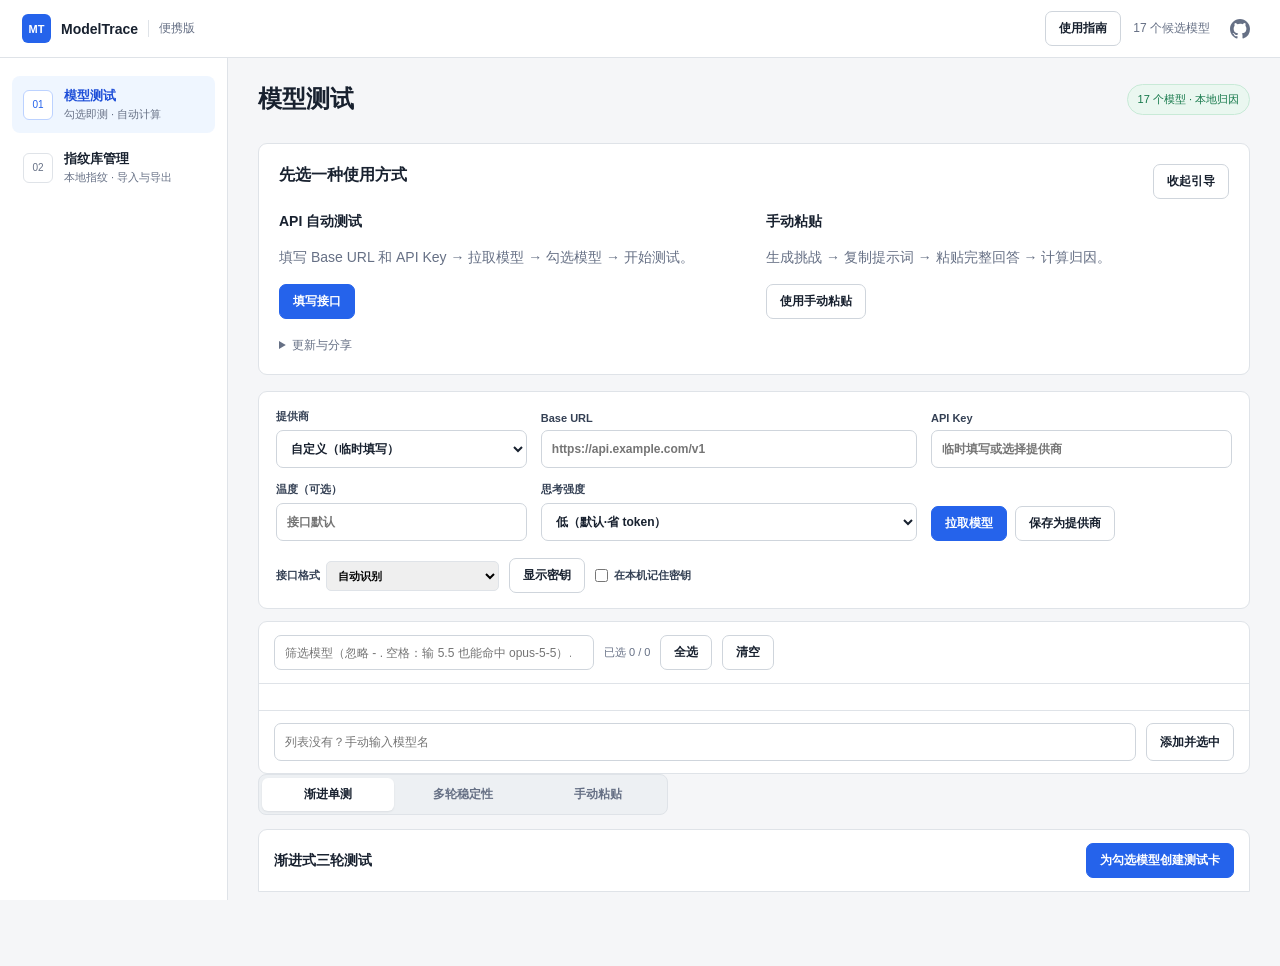
==== ModelTrace.html @ 699fe18d "feat: publish standalone ModelTrace Portable" ====
<!doctype html>
<html lang="zh-CN">
<head>
<!--
MIT License

Copyright (c) 2026 xqy2006

Permission is hereby granted, free of charge, to any person obtaining a copy
of this software and associated documentation files (the "Software"), to deal
in the Software without restriction, including without limitation the rights
to use, copy, modify, merge, publish, distribute, sublicense, and/or sell
copies of the Software, and to permit persons to whom the Software is
furnished to do so, subject to the following conditions:

The above copyright notice and this permission notice shall be included in all
copies or substantial portions of the Software.

THE SOFTWARE IS PROVIDED "AS IS", WITHOUT WARRANTY OF ANY KIND, EXPRESS OR
IMPLIED, INCLUDING BUT NOT LIMITED TO THE WARRANTIES OF MERCHANTABILITY,
FITNESS FOR A PARTICULAR PURPOSE AND NONINFRINGEMENT. IN NO EVENT SHALL THE
AUTHORS OR COPYRIGHT HOLDERS BE LIABLE FOR ANY CLAIM, DAMAGES OR OTHER
LIABILITY, WHETHER IN AN ACTION OF CONTRACT, TORT OR OTHERWISE, ARISING FROM,
OUT OF OR IN CONNECTION WITH THE SOFTWARE OR THE USE OR OTHER DEALINGS IN THE
SOFTWARE.

-->
  <meta charset="utf-8">
  <meta name="viewport" content="width=device-width, initial-scale=1">
  <title>ModelTrace · 便携分享版</title>
<link rel="icon" href="data:,">
<style>:root {
  --bg: #f5f6f8;
  --surface: #ffffff;
  --surface-soft: #f8fafc;
  --text: #18212f;
  --muted: #667085;
  --line: #dfe3e8;
  --line-strong: #cfd5dc;
  --primary: #2563eb;
  --primary-dark: #1d4ed8;
  --primary-soft: #eff6ff;
  --success: #16794b;
  --success-soft: #eaf7f0;
  --warning: #946200;
  --warning-soft: #fff6dc;
  --danger: #b42318;
  --danger-soft: #fff0ee;
  --sidebar: 228px;
}

* { box-sizing: border-box; }
html { background: var(--bg); }
body { margin: 0; color: var(--text); background: var(--bg); font-family: "Segoe UI", "PingFang SC", "Microsoft YaHei", sans-serif; font-size: 14px; }
button, input, textarea, select { font: inherit; }
button { cursor: pointer; }
button:disabled { cursor: wait; opacity: .6; }

.topbar { position: sticky; top: 0; z-index: 20; height: 58px; display: flex; align-items: center; justify-content: space-between; padding: 0 22px; background: var(--surface); border-bottom: 1px solid var(--line); }
.product-name, .topbar-status { display: flex; align-items: center; gap: 10px; }
.product-mark { display: grid; place-items: center; width: 29px; height: 29px; border-radius: 6px; color: white; background: var(--primary); font-size: 11px; font-weight: 800; }
.version { color: var(--muted); font-size: 12px; padding-left: 10px; border-left: 1px solid var(--line); }
.topbar-status { color: var(--muted); font-size: 12px; }
.bank-picker { display: flex; flex-direction: row; align-items: center; gap: 7px; color: var(--muted); font-size: 11px; font-weight: 400; }
.bank-picker select { height: 30px; max-width: 220px; padding: 0 28px 0 9px; color: var(--text); border: 1px solid var(--line-strong); border-radius: 6px; background: white; outline: none; }
.status-dot { width: 7px; height: 7px; border-radius: 50%; background: #22a06b; }
.divider { width: 1px; height: 14px; background: var(--line); }

.layout { min-height: calc(100vh - 58px); display: grid; grid-template-columns: var(--sidebar) 1fr; }
.sidebar { position: sticky; top: 58px; height: calc(100vh - 58px); display: flex; flex-direction: column; padding: 18px 12px; background: var(--surface); border-right: 1px solid var(--line); }
.sidebar nav { display: grid; gap: 6px; }
.nav-button { display: flex; align-items: center; gap: 11px; width: 100%; padding: 11px; color: var(--text); text-align: left; border: 0; border-radius: 8px; background: transparent; }
.nav-button:hover { background: var(--surface-soft); }
.nav-button.active { color: var(--primary-dark); background: var(--primary-soft); }
.nav-icon { display: grid; place-items: center; width: 30px; height: 30px; flex: 0 0 auto; color: var(--muted); border: 1px solid var(--line); border-radius: 6px; font-size: 10px; }
.nav-button.active .nav-icon { color: var(--primary); border-color: #bcd2ff; background: white; }
.nav-button > span:last-child { display: flex; flex-direction: column; gap: 2px; }
.nav-button strong { font-size: 13px; }
.nav-button small { color: var(--muted); font-size: 11px; font-weight: 400; }
.sidebar-note { margin-top: auto; display: flex; flex-direction: column; gap: 5px; padding: 12px; color: var(--muted); border: 1px solid var(--line); border-radius: 8px; font-size: 11px; line-height: 1.35; }
.sidebar-note strong { color: var(--text); font-size: 12px; margin-bottom: 3px; }

.main-content { min-width: 0; padding: 26px 30px 60px; }
.workspace { display: none; max-width: 1240px; margin: 0 auto; }
.workspace.active { display: block; }
.page-header { display: flex; justify-content: space-between; align-items: flex-start; gap: 24px; margin-bottom: 22px; }
.page-header h1 { margin: 0 0 7px; font-size: 24px; line-height: 1.25; }
.page-header p { margin: 0; color: var(--muted); line-height: 1.55; }
.privacy-badge { color: var(--success); background: var(--success-soft); border: 1px solid #c8ead7; border-radius: 999px; padding: 7px 10px; font-size: 11px; white-space: nowrap; }
.library-actions { display: flex; align-items: flex-end; gap: 10px; }

.mode-tabs { display: inline-flex; gap: 3px; padding: 3px; margin-bottom: 14px; border: 1px solid var(--line); border-radius: 8px; background: #edf0f3; }
.mode-tab { min-width: 132px; padding: 8px 12px; color: var(--muted); border: 0; border-radius: 6px; background: transparent; font-size: 12px; font-weight: 650; }
.mode-tab.active { color: var(--text); background: white; box-shadow: 0 1px 2px rgba(16,24,40,.08); }
.mode-panel { display: none; }
.mode-panel.active { display: block; }

.panel-toolbar, .action-row, .form-footer { display: flex; justify-content: space-between; align-items: center; gap: 20px; }
.panel-toolbar { padding: 13px 15px; background: var(--surface); border: 1px solid var(--line); border-radius: 9px 9px 0 0; }
.panel-toolbar > div { display: flex; align-items: baseline; gap: 10px; }
.panel-toolbar span, .action-row > span, .form-footer > span { color: var(--muted); font-size: 11px; }
.button { min-height: 35px; padding: 8px 13px; border-radius: 7px; font-size: 12px; font-weight: 650; }
.button.primary { color: white; background: var(--primary); border: 1px solid var(--primary); }
.button.primary:hover { background: var(--primary-dark); }
.button.secondary { color: var(--text); background: white; border: 1px solid var(--line-strong); }
.button.secondary:hover { background: var(--surface-soft); }

.challenge-list { display: grid; border: 1px solid var(--line); border-top: 0; background: var(--surface); }
.challenge-item + .challenge-item { border-top: 1px solid var(--line); }
.challenge-header { display: grid; grid-template-columns: auto auto 1fr; align-items: center; gap: 10px; padding: 10px 14px; background: var(--surface-soft); border-bottom: 1px solid var(--line); }
.challenge-header > span { color: var(--muted); font-size: 11px; }
.challenge-header button { justify-self: end; color: var(--primary); border: 0; background: transparent; font-size: 11px; font-weight: 650; }
.challenge-columns { display: grid; grid-template-columns: 1fr 1fr; gap: 14px; padding: 14px; }
.challenge-columns > div { min-width: 0; }
label, .challenge-columns label { display: flex; flex-direction: column; gap: 6px; color: #344054; font-size: 11px; font-weight: 650; }
pre, textarea, input, .form-grid select { width: 100%; margin: 0; color: var(--text); background: white; border: 1px solid var(--line-strong); border-radius: 7px; outline: none; }
pre { min-height: 142px; padding: 11px; overflow: auto; white-space: pre-wrap; overflow-wrap: anywhere; font: 11px/1.6 Consolas, "Microsoft YaHei", monospace; background: #f8fafc; }
textarea { min-height: 142px; padding: 11px; resize: vertical; font: 11px/1.6 Consolas, "Microsoft YaHei", monospace; }
input { height: 38px; padding: 0 10px; font-size: 12px; }
.form-grid select { height: 38px; padding: 0 10px; font-size: 12px; }
textarea:focus, input:focus, .form-grid select:focus { border-color: #84adff; box-shadow: 0 0 0 3px rgba(37,99,235,.10); }
.action-row { justify-content: flex-end; padding: 12px 14px; background: var(--surface); border: 1px solid var(--line); border-top: 0; border-radius: 0 0 9px 9px; }

.form-panel, .inventory-panel, .result-panel, .scope-panel { background: var(--surface); border: 1px solid var(--line); border-radius: 9px; }
.compact-form { display: flex; align-items: end; gap: 10px; margin: -8px 0 16px; padding: 12px; }
.compact-form[hidden] { display: none; }
.compact-form label { flex: 1; }
.form-heading { display: flex; flex-direction: column; gap: 4px; padding: 15px 17px; border-bottom: 1px solid var(--line); }
.form-heading span { color: var(--muted); font-size: 11px; }
.form-grid { display: grid; gap: 14px; padding: 17px; }
.form-grid.two { grid-template-columns: 1fr 1fr; }
.form-grid.one-narrow { grid-template-columns: minmax(220px, .35fr) 1fr; }
.form-grid .wide textarea { min-height: 235px; }
label small { color: var(--muted); font-weight: 400; line-height: 1.45; }
label code { color: var(--primary-dark); }
.form-footer { justify-content: flex-end; padding: 12px 17px; border-top: 1px solid var(--line); }

.progress-panel { margin-top: 12px; padding: 14px 16px; border: 1px solid var(--line); border-radius: 8px; background: var(--surface); }
.progress-heading { display: flex; align-items: center; justify-content: space-between; gap: 16px; margin-bottom: 9px; }
.progress-heading strong { font-size: 12px; }
.progress-heading span { color: var(--muted); font-size: 12px; font-variant-numeric: tabular-nums; }
.progress-track { height: 6px; overflow: hidden; border-radius: 999px; background: #e3e7eb; }
.progress-track i { display: block; width: 0; height: 100%; border-radius: inherit; background: var(--primary); transition: width .2s ease; }
.progress-steps { display: grid; grid-template-columns: repeat(auto-fit, minmax(130px, 1fr)); gap: 8px; margin-top: 11px; }
.progress-step { display: flex; align-items: center; gap: 7px; padding: 7px 9px; color: var(--muted); border: 1px solid var(--line); border-radius: 6px; background: var(--surface-soft); font-size: 11px; }
.progress-step b { display: grid; place-items: center; width: 19px; height: 19px; border-radius: 50%; background: #e3e7eb; font-size: 10px; }
.progress-step.working { color: var(--primary-dark); border-color: #a9c4f5; background: #eef4ff; }
.progress-step.working b, .progress-step.done b { color: white; background: var(--primary); }
.progress-step.done { color: var(--success); border-color: #c8ead7; background: var(--success-soft); }
.progress-step.invalid { color: var(--warning); border-color: #eedca6; background: var(--warning-soft); }
.progress-step.invalid b { color: white; background: var(--warning); }
.progress-step.error { color: var(--danger); border-color: #f3c7c2; background: var(--danger-soft); }
.progress-step.error b { color: white; background: var(--danger); }
.progress-step.skipped { opacity: .55; }

.message { margin-top: 14px; padding: 11px 13px; border: 1px solid; border-radius: 7px; font-size: 12px; }
.message.error { color: var(--danger); background: var(--danger-soft); border-color: #f3c7c2; }
.message.success { color: var(--success); background: var(--success-soft); border-color: #c8ead7; }
.message.working { color: var(--warning); background: var(--warning-soft); border-color: #eedca6; }

.result-panel { margin-top: 14px; scroll-margin-top: 72px; }
.result-summary { display: grid; grid-template-columns: 1.4fr 1fr 1fr 1fr; border-bottom: 1px solid var(--line); }
.result-summary > div { display: flex; flex-direction: column; gap: 5px; padding: 15px 17px; }
.result-summary > div + div { border-left: 1px solid var(--line); }
.result-summary span { color: var(--muted); font-size: 10px; }
.result-summary strong { font-size: 18px; }
.diagnostics { display: flex; flex-wrap: wrap; gap: 7px; padding: 12px 17px; border-bottom: 1px solid var(--line); }
.diagnostic { padding: 5px 8px; border-radius: 5px; font-size: 10px; }
.diagnostic.accepted { color: var(--success); background: var(--success-soft); }
.diagnostic.rejected { color: var(--danger); background: var(--danger-soft); }
.result-note { display: flex; justify-content: space-between; gap: 16px; padding: 10px 17px; color: var(--muted); font-size: 10px; border-top: 1px solid var(--line); }
.result-guidance { padding: 12px 17px; color: var(--muted); font-size: 11px; line-height: 1.7; border-top: 1px solid var(--line); }
.result-guidance p { margin: 0; }
.result-guidance p + p { margin-top: 4px; }

.inventory-panel { margin-bottom: 18px; }
.simple-inventory { margin-bottom: 14px; }
.fingerprint-list { display: flex; flex-wrap: wrap; gap: 8px; min-height: 58px; padding: 13px 16px; }
.fingerprint-item { padding: 7px 10px; border: 1px solid var(--line); border-radius: 6px; background: var(--surface-soft); font-size: 12px; }
.empty-inventory { align-self: center; color: var(--muted); font-size: 12px; }
.bank-source-note { padding: 9px 17px; color: var(--muted); background: var(--surface-soft); border-bottom: 1px solid var(--line); font-size: 11px; }
.inventory-summary { display: grid; grid-template-columns: repeat(4, 1fr); border-bottom: 1px solid var(--line); }
.inventory-summary > div { display: flex; flex-direction: column; gap: 5px; padding: 14px 17px; }
.inventory-summary > div + div { border-left: 1px solid var(--line); }
.inventory-summary span { color: var(--muted); font-size: 10px; }
.inventory-summary strong { font-size: 20px; }
.table-wrap { overflow-x: auto; }
table { width: 100%; border-collapse: collapse; font-size: 12px; }
th { color: var(--muted); background: var(--surface-soft); font-weight: 650; text-align: left; }
th, td { padding: 10px 13px; border-bottom: 1px solid var(--line); white-space: nowrap; }
tbody tr:last-child td { border-bottom: 0; }
tbody tr.winner { background: var(--primary-soft); }
.probability-cell { display: flex; align-items: center; gap: 10px; min-width: 230px; }
.probability-cell > span { width: 160px; height: 7px; overflow: hidden; background: #e5eaf0; border-radius: 99px; }
.probability-cell i { display: block; height: 100%; background: var(--primary); border-radius: inherit; }
.status-tag { display: inline-block; padding: 4px 7px; border-radius: 5px; font-size: 10px; }
.status-tag.ok { color: var(--success); background: var(--success-soft); }
.status-tag.warning { color: var(--warning); background: var(--warning-soft); }
.scope-panel { margin-top: 16px; padding: 14px 16px; }
.scope-panel p { margin: 6px 0 0; color: var(--muted); font-size: 11px; line-height: 1.6; }

@media (max-width: 900px) {
  :root { --sidebar: 76px; }
  .nav-button { justify-content: center; }
  .nav-button > span:last-child, .sidebar-note { display: none; }
  .challenge-columns, .form-grid.two, .form-grid.one-narrow { grid-template-columns: 1fr; }
  .result-summary { grid-template-columns: 1fr 1fr; }
  .result-summary > div:nth-child(3) { border-left: 0; border-top: 1px solid var(--line); }
  .result-summary > div:nth-child(4) { border-top: 1px solid var(--line); }
}

@media (max-width: 640px) {
  .topbar { padding: 0 12px; }
  .topbar-status span:not(.status-dot):not(:last-child), .topbar-status .divider { display: none; }
  .layout { display: block; }
  .sidebar { position: static; width: 100%; height: auto; padding: 8px 12px; border-right: 0; border-bottom: 1px solid var(--line); }
  .sidebar nav { grid-template-columns: 1fr 1fr; }
  .nav-button { justify-content: flex-start; }
  .nav-button > span:last-child { display: flex; }
  .main-content { padding: 20px 12px 40px; }
  .page-header, .panel-toolbar, .action-row, .form-footer, .result-note { align-items: stretch; flex-direction: column; }
  .library-actions { align-items: stretch; flex-direction: column; }
  .privacy-badge { align-self: flex-start; }
  .mode-tabs { display: flex; }
  .mode-tab { min-width: 0; flex: 1; }
  .inventory-summary { grid-template-columns: 1fr 1fr; }
  .inventory-summary > div:nth-child(3) { border-left: 0; border-top: 1px solid var(--line); }
  .inventory-summary > div:nth-child(4) { border-top: 1px solid var(--line); }
  .button { width: 100%; }
}

.topbar-actions { display: flex; align-items: center; gap: 12px; }
.topbar-github { display: grid; place-items: center; width: 36px; height: 36px; flex: 0 0 auto; color: var(--muted); border-radius: 7px; text-decoration: none; }
.topbar-github:hover { color: var(--primary); background: var(--primary-soft); }
.topbar-github:focus-visible { outline: 2px solid var(--primary); outline-offset: 2px; }

/* ModelTrace 自动化测试台增量样式（配合 styles.css 使用） */

.conn-grid { grid-template-columns: 1fr 1.35fr 1.05fr .5fr .75fr auto; align-items: end; }
.conn-grid select { height: 38px; padding: 0 10px; font-size: 12px; width: 100%; color: var(--text); background: white; border: 1px solid var(--line-strong); border-radius: 7px; outline: none; }
.conn-actions { display: flex; align-items: flex-end; gap: 8px; }
.provider-save-row { display: flex; gap: 10px; padding: 0 17px 14px; }
.provider-save-row input { flex: 1; max-width: 380px; }

.picker-panel { margin-top: 12px; }
.picker-toolbar { display: flex; align-items: center; gap: 10px; padding: 13px 15px; border-bottom: 1px solid var(--line); }
.picker-toolbar input[type="search"] { flex: 1; max-width: 320px; height: 35px; }
.picker-count { color: var(--muted); font-size: 11px; white-space: nowrap; }
.model-checklist { display: grid; grid-template-columns: repeat(auto-fill, minmax(240px, 1fr)); gap: 6px; max-height: 300px; overflow-y: auto; padding: 13px 15px; }
.model-check-item { display: flex; align-items: center; gap: 8px; padding: 7px 9px; border: 1px solid var(--line); border-radius: 6px; background: var(--surface-soft); font-size: 12px; cursor: pointer; overflow: hidden; }
.model-check-item:hover { border-color: #a9c4f5; }
.model-check-item input { flex: 0 0 auto; width: auto; height: auto; }
.model-check-item span { overflow: hidden; text-overflow: ellipsis; white-space: nowrap; }
.model-check-item.checked { border-color: #bcd2ff; background: var(--primary-soft); }
.picker-manual { display: flex; gap: 10px; padding: 12px 15px; border-top: 1px solid var(--line); }
.picker-manual input { flex: 1; }

.test-cards { display: grid; gap: 14px; margin-top: 14px; }
.test-card { background: var(--surface); border: 1px solid var(--line); border-radius: 9px; }
.test-card-head { display: flex; align-items: center; gap: 12px; padding: 12px 16px; border-bottom: 1px solid var(--line); }
.test-card-model { font-size: 14px; overflow: hidden; text-overflow: ellipsis; white-space: nowrap; }
.test-card-head .spacer { flex: 1; }
.card-remove { border: 0; background: transparent; color: var(--muted); font-size: 16px; line-height: 1; padding: 4px 6px; border-radius: 5px; }
.card-remove:hover { color: var(--danger); background: var(--danger-soft); }

.converge-badge { padding: 4px 9px; border-radius: 999px; font-size: 11px; font-weight: 650; white-space: nowrap; }
.converge-badge.ok { color: var(--success); background: var(--success-soft); border: 1px solid #c8ead7; }
.converge-badge.pending { color: var(--warning); background: var(--warning-soft); border: 1px solid #eedca6; }
.converge-badge.exhausted { color: var(--danger); background: var(--danger-soft); border: 1px solid #f3c7c2; }

.round-list { display: grid; }
.round-row { display: flex; align-items: center; gap: 12px; padding: 10px 16px; }
.round-row + .round-row { border-top: 1px solid var(--line); }
.round-check { display: flex; flex-direction: row !important; align-items: center; gap: 8px; font-size: 12px !important; cursor: pointer; }
.round-check input { width: auto; height: auto; }
.round-check.disabled { opacity: .45; cursor: not-allowed; }
.round-state { color: var(--muted); font-size: 11px; font-variant-numeric: tabular-nums; }
.round-state.done { color: var(--success); }
.round-state.invalid { color: var(--warning); }
.round-state.error { color: var(--danger); }
.round-state.running { color: var(--primary-dark); }
.round-row .round-detail { margin-left: auto; color: var(--primary); border: 0; background: transparent; font-size: 11px; font-weight: 650; }
.round-io { padding: 10px 16px 14px; border-top: 1px dashed var(--line); display: grid; grid-template-columns: 1fr 1fr; gap: 12px; }
.round-io pre { min-height: 90px; max-height: 220px; }
.round-io-label { color: var(--muted); font-size: 10px; margin-bottom: 4px; }

.card-result { border-top: 1px solid var(--line); }
.card-result-summary { display: flex; align-items: baseline; gap: 14px; padding: 13px 16px; flex-wrap: wrap; }
.card-result-summary .pred-name { font-size: 17px; font-weight: 700; }
.card-result-summary .pred-prob { font-size: 17px; font-weight: 700; color: var(--primary-dark); font-variant-numeric: tabular-nums; }
.card-result-summary .pred-meta { color: var(--muted); font-size: 11px; }
.card-top-list { display: grid; gap: 6px; padding: 0 16px 13px; }
.card-top-item { display: grid; grid-template-columns: 44px 1fr 46px; align-items: center; gap: 10px; font-size: 11px; }
.card-top-item .bar { height: 7px; border-radius: 99px; background: #e5eaf0; overflow: hidden; }
.card-top-item .bar i { display: block; height: 100%; background: var(--primary); border-radius: inherit; }
.card-top-item .pct { text-align: right; color: var(--muted); font-variant-numeric: tabular-nums; }
.card-top-item.winner .pct, .card-top-item.winner .name { color: var(--primary-dark); font-weight: 700; }

.git-panel { margin-bottom: 16px; }
.git-status-grid { display: grid; grid-template-columns: repeat(5, 1fr); border-bottom: 1px solid var(--line); }
.git-status-grid > div { display: flex; flex-direction: column; gap: 5px; padding: 13px 17px; }
.git-status-grid > div + div { border-left: 1px solid var(--line); }
.git-status-grid span { color: var(--muted); font-size: 10px; }
.git-status-grid strong { font-size: 13px; font-variant-numeric: tabular-nums; overflow: hidden; text-overflow: ellipsis; white-space: nowrap; }
.git-footer { gap: 10px; align-items: center; }
.git-footer-spacer { flex: 1; }
.git-auto-toggle { display: flex !important; flex-direction: row !important; align-items: center; gap: 7px; font-size: 12px !important; }
.git-auto-toggle input { width: auto; height: auto; }
.git-interval-input { width: 70px !important; height: 32px !important; }
.git-interval-unit { color: var(--muted); font-size: 11px; }
.git-conflicts { margin: 0 17px 12px; padding: 10px 12px; border: 1px solid #eedca6; border-radius: 7px; background: var(--warning-soft); color: var(--warning); font-size: 11px; }
.git-conflicts code { display: inline-block; margin: 2px 6px 2px 0; padding: 2px 6px; border-radius: 4px; background: rgba(0,0,0,.05); }
.git-panel .message { margin: 12px 17px 0; }

.library-heading { flex-direction: row; justify-content: space-between; align-items: center; }
.danger-button { color: var(--danger); border-color: #f3c7c2 !important; }
.danger-button:hover { background: var(--danger-soft) !important; }
.enroll-tabs { margin: 13px 17px 0; }
.enroll-panel { display: none; }
.enroll-panel.active { display: block; }
.form-grid.one { grid-template-columns: 1fr; }
.form-grid.one .wide textarea { min-height: 235px; }

@media (max-width: 900px) {
  .conn-grid { grid-template-columns: 1fr 1fr; }
  .git-status-grid { grid-template-columns: 1fr 1fr 1fr; }
  .git-status-grid > div:nth-child(4) { border-left: 0; border-top: 1px solid var(--line); }
  .git-status-grid > div:nth-child(5) { border-top: 1px solid var(--line); }
  .round-io { grid-template-columns: 1fr; }
}

@media (max-width: 640px) {
  .conn-grid { grid-template-columns: 1fr; }
  .picker-toolbar { flex-wrap: wrap; }
  .git-status-grid { grid-template-columns: 1fr 1fr; }
  .git-status-grid > div + div { border-left: 0; }
  .git-status-grid > div:nth-child(even) { border-left: 1px solid var(--line); }
  .git-status-grid > div:nth-child(n+3) { border-top: 1px solid var(--line); }
  .git-footer { flex-wrap: wrap; }
}

/* 多轮稳定性测试 */
.stability-toolbar { justify-content: space-between; }
.stability-toolbar > div { display: flex; align-items: center; gap: 12px; }
.stability-toolbar span { color: var(--muted); font-size: 11px; }
.stability-config { display: flex; align-items: center; gap: 10px; }
.stability-config label { display: flex; flex-direction: row; align-items: center; gap: 7px; font-size: 12px; }
.stability-config input { width: 64px !important; height: 32px !important; }
.stability-rounds { display: grid; grid-template-columns: repeat(auto-fill, minmax(210px, 1fr)); gap: 8px; padding: 13px 16px; }
.stability-slot { display: flex; align-items: center; gap: 8px; padding: 8px 10px; border: 1px solid var(--line); border-radius: 6px; background: var(--surface-soft); font-size: 11px; }
.stability-slot .slot-idx { display: grid; place-items: center; width: 19px; height: 19px; border-radius: 50%; background: #e3e7eb; color: var(--muted); font-size: 10px; flex: 0 0 auto; }
.stability-slot .slot-state { color: var(--muted); white-space: nowrap; }
.stability-slot .slot-pred { overflow: hidden; text-overflow: ellipsis; white-space: nowrap; color: var(--text); }
.stability-slot.running { border-color: #a9c4f5; background: #eef4ff; }
.stability-slot.running .slot-idx { background: var(--primary); color: white; }
.stability-slot.ok { border-color: #c8ead7; background: var(--success-soft); }
.stability-slot.ok .slot-idx { background: var(--success); color: white; }
.stability-slot.ok .slot-state { color: var(--success); }
.stability-slot.weak { border-color: #eedca6; background: var(--warning-soft); }
.stability-slot.weak .slot-idx { background: var(--warning); color: white; }
.stability-slot.weak .slot-state { color: var(--warning); }
.stability-slot.fail { border-color: #f3c7c2; background: var(--danger-soft); }
.stability-slot.fail .slot-idx { background: var(--danger); color: white; }
.stability-slot.fail .slot-state { color: var(--danger); }
.stability-summary { padding: 12px 16px; border-top: 1px solid var(--line); font-size: 12px; line-height: 1.6; }
.stability-warn { color: var(--danger); font-size: 11px; }

/* 一致性判定 */
.match-tag { padding: 3px 9px; border-radius: 999px; font-size: 11px; font-weight: 650; white-space: nowrap; }
.match-tag.ok { color: var(--success); background: var(--success-soft); border: 1px solid #c8ead7; }
.match-tag.bad { color: var(--danger); background: var(--danger-soft); border: 1px solid #f3c7c2; }
.card-hint { margin: 0 16px 13px; padding: 9px 11px; border: 1px solid #eedca6; border-radius: 7px; background: var(--warning-soft); color: var(--warning); font-size: 11px; line-height: 1.6; }

[hidden] { display: none !important; }
.portable-notice { padding: 12px 16px; border: 1px solid var(--line); border-radius: 8px; margin-bottom: 16px; background: var(--surface); color: var(--muted); font-size: 12px; line-height: 1.7; }
.portable-notice.private { background: var(--warning-soft); color: var(--warning); border-color: #eedca6; }
.portable-panel { padding: 20px; margin-bottom: 16px; }
.portable-panel h2 { font-size: 16px; margin: 0 0 12px; }
.portable-panel p { line-height: 1.8; color: var(--muted); }
.portable-actions, .connection-extras { display: flex; flex-wrap: wrap; align-items: center; gap: 10px; }
.connection-extras { padding: 0 17px 15px; font-size: 12px; color: var(--muted); }
.connection-extras label { display: flex; flex-direction: row; align-items: center; gap: 6px; }
.connection-extras input[type=checkbox] { width: auto; height: auto; }
.connection-extras select { padding: 7px; border: 1px solid var(--line); border-radius: 5px; }
.portable-models { display: grid; grid-template-columns: repeat(auto-fill, minmax(235px,1fr)); gap: 8px; margin-top: 18px; }
.portable-model { padding: 10px; font-size: 12px; background: var(--surface-soft); border: 1px solid var(--line); border-radius: 6px; overflow-wrap: anywhere; }
.upstream-settings { margin: 16px 0; font-size: 12px; color: var(--muted); }
.upstream-settings label { margin-top: 10px; }
.upstream-settings input { width: 100%; }
.guide-heading { display: flex; justify-content: space-between; align-items: center; gap: 10px; }
.guide-columns { display: grid; grid-template-columns: 1fr 1fr; gap: 24px; }
.guide-columns h3 { font-size: 14px; margin-bottom: 6px; }
.quick-start details { margin-top: 18px; color: var(--muted); font-size: 12px; }
.extension-setup { box-sizing: border-box; width: min(590px, calc(100vw - 24px)); max-height: calc(100vh - 40px); overflow: auto; padding: 24px; color: var(--text); background: var(--surface); border: 1px solid var(--line); border-radius: 12px; box-shadow: 0 18px 60px #14213c35; }
.extension-setup::backdrop { background: #14213c88; }
.extension-setup h2 { margin: 0; font-size: 18px; }
.extension-setup .guide-heading button { width: auto; flex: none; }
.extension-steps { padding-left: 24px; margin: 24px 0 18px; }
.extension-steps li { padding-left: 4px; margin: 16px 0; font-size: 13px; line-height: 1.8; }
.extension-steps li > button { display: block; margin-top: 8px; }
.extension-manager { display: flex; gap: 8px; flex-wrap: wrap; margin-top: 8px; }
.extension-manager input { flex: 1; min-width: 170px; width: auto; }
.extension-manager select { padding: 8px; border: 1px solid var(--line); border-radius: 5px; }
#extension-setup-status { font-size: 13px; line-height: 1.7; color: var(--muted); }
.conn-grid { grid-template-columns: 1fr 1.5fr 1.2fr; }
.conn-actions { flex-wrap: wrap; }
.model-check-item { flex-direction: row !important; }
.picker-manual { flex-wrap: wrap; }
.challenge-header button { margin-left: auto; }
.card-top-item { grid-template-columns: minmax(0, 1fr) 90px 50px; }
.test-card-head { flex-wrap: wrap; }
.test-card-model { white-space: normal; overflow-wrap: anywhere; }
.round-state { overflow-wrap: anywhere; min-width: 0; }
.round-row { flex-wrap: wrap; }
.version { white-space: nowrap; }
@media (max-width: 700px) {
  .topbar { padding: 0 12px; height: auto; min-height: 58px; flex-wrap: wrap; gap: 8px; }
  .version { display: none; }
  .layout { display: block; }
  .sidebar { position: static; height: auto; padding: 10px; border-right: 0; }
  .sidebar nav { grid-template-columns: 1fr 1fr; }
  .sidebar-note { display: none; }
  .main-content { padding: 18px 12px 40px; }
  .page-header { gap: 8px; flex-wrap: wrap; }
  .conn-grid { grid-template-columns: 1fr; }
  .conn-actions { align-items: center; }
  .mode-tabs { display: flex; }
  .mode-tab { min-width: 0; flex: 1; padding: 8px 6px; }
  .picker-toolbar { flex-wrap: wrap; }
  .picker-toolbar input[type=search] { max-width: none; flex-basis: 100%; }
  .challenge-columns, .round-io { grid-template-columns: 1fr; }
  .result-summary { grid-template-columns: 1fr 1fr; }
  .stability-toolbar { align-items: flex-start; gap: 12px; }
  .stability-config { flex-wrap: wrap; }
  .provider-save-row { flex-wrap: wrap; }
  .guide-columns { grid-template-columns: 1fr; gap: 12px; }
}
</style>
</head>
<body>
  <header class="topbar">
    <div class="product-name"><span class="product-mark">MT</span><strong>ModelTrace</strong><span class="version">便携版</span></div>
    <div class="topbar-actions">
      <button id="open-guide" type="button" class="button secondary">使用指南</button><div class="topbar-status"><span id="topbar-bank-count">17 个候选模型</span></div>
      <a class="topbar-github" href="https://github.com/wssz527/ModelTrace-Portable" target="_blank" rel="noopener noreferrer" aria-label="在新标签页打开 ModelTrace 的 GitHub 仓库" title="GitHub 仓库">
        <svg width="20" height="20" viewBox="0 0 16 16" fill="currentColor" aria-hidden="true" focusable="false"><path d="M8 0C3.58 0 0 3.58 0 8c0 3.54 2.29 6.53 5.47 7.59.4.07.55-.17.55-.38 0-.19-.01-.82-.01-1.49-2.01.37-2.53-.49-2.69-.94-.09-.23-.48-.94-.82-1.13-.28-.15-.68-.52-.01-.53.63-.01 1.08.58 1.23.82.72 1.21 1.87.87 2.33.66.07-.52.28-.87.51-1.07-1.78-.2-3.64-.89-3.64-3.95 0-.87.31-1.59.82-2.15-.08-.2-.36-1.02.08-2.12 0 0 .67-.21 2.2.82a7.65 7.65 0 0 1 2-.27c.68 0 1.36.09 2 .27 1.53-1.04 2.2-.82 2.2-.82.44 1.1.16 1.92.08 2.12.51.56.82 1.27.82 2.15 0 3.07-1.87 3.75-3.65 3.95.29.25.54.73.54 1.48 0 1.07-.01 1.93-.01 2.2 0 .21.15.46.55.38A8.01 8.01 0 0 0 16 8c0-4.42-3.58-8-8-8Z"/></svg>
      </a>
    </div>
  </header>

  <div class="layout">
    <aside class="sidebar">
      <nav aria-label="工作区">
        <button class="nav-button active" data-workspace="test" type="button"><span class="nav-icon">01</span><span><strong>模型测试</strong><small>勾选即测 · 自动计算</small></span></button>
        <button class="nav-button" data-workspace="library" type="button"><span class="nav-icon">02</span><span><strong>指纹库管理</strong><small>本地指纹 · 导入与导出</small></span></button>
      </nav>
    </aside>

    <main class="main-content">
      <section id="workspace-test" class="workspace active">
        <div class="page-header"><h1>模型测试</h1><div id="active-bank-badge" class="privacy-badge">17 个候选模型</div></div>

<section id="quick-start" class="form-panel portable-panel quick-start" hidden>
  <div class="guide-heading"><h2>先选一种使用方式</h2><button id="close-guide" type="button" class="button secondary">收起引导</button></div>
  <div class="guide-columns"><div><h3>API 自动测试</h3><p>填写 Base URL 和 API Key → 拉取模型 → 勾选模型 → 开始测试。</p><button id="guide-api" type="button" class="button primary">填写接口</button></div><div><h3>手动粘贴</h3><p>生成挑战 → 复制提示词 → 粘贴完整回答 → 计算归因。</p><button id="guide-manual" type="button" class="button secondary">使用手动粘贴</button></div></div>
  <details><summary>更新与分享</summary><p>更新：指纹库与数据 → 拉取最新指纹库。分享：指纹库与数据 → 导出分享版 HTML。</p></details>
</section><div id="private-warning" class="portable-notice private" hidden>私人测试版 · 请勿转发</div>
        <form id="conn-form" class="form-panel">
          <div class="form-grid conn-grid">
            <label><span>提供商</span>
              <select id="provider-select"><option value="">自定义（临时填写）</option></select>
            </label>
            <label><span>Base URL</span><input id="conn-base" required placeholder="https://api.example.com/v1"></label>
            <label><span>API Key</span><input id="conn-key" type="password" required autocomplete="off" placeholder="临时填写或选择提供商"></label>
            <label><span>温度（可选）</span><input id="conn-temperature" type="number" min="0" max="2" step="0.1" placeholder="接口默认"></label>
            <label><span>思考强度</span>
              <select id="conn-thinking">
                <option value="low" selected>低（默认·省 token）</option>
                <option value="">不发送（跟随渠道默认）</option>
                <option value="medium">中</option>
                <option value="high">高</option>
              </select>
            </label>
            <div class="conn-actions">
              <button class="button primary" type="submit">拉取模型</button>
              <button class="button secondary" id="provider-save" type="button">保存为提供商</button>
              <button class="button secondary danger-button" id="provider-delete" type="button" hidden>删除提供商</button>
            </div>
          </div>
          <div id="provider-save-row" class="provider-save-row" hidden>
            <input id="provider-name" placeholder="提供商名称，例如 我的接口">
            <button id="provider-save-confirm" class="button primary" type="button">确认保存</button>
            <button id="provider-save-cancel" class="button secondary" type="button">取消</button>
          </div>
<div class="connection-extras"><label>接口格式 <select id="conn-format"><option value="auto">自动识别</option><option value="openai">OpenAI Chat Completions</option><option value="anthropic">Anthropic Messages</option></select></label><button id="conn-key-toggle" type="button" class="button secondary">显示密钥</button><label><input id="remember-key" type="checkbox"> 在本机记住密钥</label><button id="extension-setup-open" type="button" class="button secondary" hidden>安装连接扩展</button><button id="extension-disconnect" type="button" class="button secondary" hidden>断开扩展连接</button></div>
        </form>

        <section id="model-picker" class="form-panel picker-panel">
          <div class="picker-toolbar">
            <input id="model-filter" type="search" placeholder="筛选模型（忽略 - . 空格：输 5.5 也能命中 opus-5-5）…">
            <span id="picker-count" class="picker-count">已选 0 / 0</span>
            <button id="picker-all" class="button secondary" type="button">全选</button>
            <button id="picker-none" class="button secondary" type="button">清空</button>
          </div>
          <div id="model-checklist" class="model-checklist"></div>
          <div class="picker-manual">
            <input id="manual-model-name" placeholder="列表没有？手动输入模型名">
            <button id="manual-model-add" class="button secondary" type="button">添加并选中</button>
          </div>
        </section>

        <div class="mode-tabs" role="tablist" aria-label="测试方式">
          <button class="mode-tab active" data-test-mode="progressive" type="button">渐进单测</button>
          <button class="mode-tab" data-test-mode="stability" type="button">多轮稳定性</button>
          <button class="mode-tab" data-test-mode="manual" type="button">手动粘贴</button>
        </div>

        <section id="test-progressive" class="mode-panel active">
          <div class="panel-toolbar">
            <strong>渐进式三轮测试</strong>
            <button id="start-tests" class="button primary" type="button">为勾选模型创建测试卡</button>
          </div>
          <div id="test-cards" class="test-cards"></div>
        </section>

        <section id="test-stability" class="mode-panel">
          <div class="panel-toolbar stability-toolbar">
            <div>
              <strong>多轮稳定性测试</strong>
              <span>各轮并行做渐进归因（每轮最多 3 条挑战直至收敛），不一致的轮次单独标记不影响其他轮，全部轮次判定一致才算稳定</span>
            </div>
            <div class="stability-config">
              <label>轮数 <input id="stability-rounds" type="number" min="2" max="20" value="5"></label>
              <button id="start-stability" class="button primary" type="button">开始多轮测试</button>
            </div>
          </div>
          <div id="stability-cards" class="test-cards"></div>
        </section>

        <section id="test-manual" class="mode-panel">
          <div class="panel-toolbar">
            <strong>三次挑战（手动模式）</strong>
            <button id="manual-generate" class="button secondary" type="button">生成挑战</button>
          </div>
          <div id="manual-challenge-list" class="challenge-list" aria-live="polite"></div>
          <div class="action-row"><span>把同一份输出粘到对应输入框后计算</span><button id="manual-analyze" class="button primary" type="button">计算归因概率</button></div>
        </section>

        <dialog id="extension-help" class="extension-setup" aria-labelledby="extension-title" hidden>
  <div class="guide-heading"><h2 id="extension-title">安装连接扩展</h2><button id="extension-close" type="button" class="button secondary">关闭</button></div>
  <ol class="extension-steps">
    <li><span>下载扩展并解压到固定文件夹。</span><button id="extension-download" type="button" class="button primary">下载扩展</button></li>
    <li><span>在浏览器地址栏打开扩展管理页。</span><div class="extension-manager"><select id="extension-browser" aria-label="浏览器"><option value="edge">Edge</option><option value="chrome">Chrome</option></select><input id="extension-manager-url" aria-label="扩展管理页地址" readonly value="edge://extensions"><button id="extension-copy" type="button" class="button secondary">复制地址</button></div></li>
    <li>开启“开发人员模式” → 点击“加载解压缩的扩展” → 选择 <strong>ModelTrace-连接扩展</strong> 文件夹。</li>
    <li>打开扩展详情 → 开启“允许访问文件网址”。</li>
    <li>在同一个浏览器中刷新本 HTML → 点击“检测并继续”。</li>
  </ol>
  <p id="extension-setup-status" role="status" aria-live="polite">等待安装</p>
  <div class="portable-actions"><button id="extension-check" type="button" class="button primary">检测并继续</button></div>
</dialog><p id="connection-status" role="status" hidden></p><div id="test-message" class="message" hidden></div>
        <section id="manual-result" class="result-panel" hidden aria-live="polite"></section>
      </section>

<section id="workspace-library" class="workspace">
  <div class="page-header"><h1>指纹库与数据</h1><span class="privacy-badge">浏览器本地计算</span></div>
  <section class="form-panel portable-panel">
    <h2>指纹库</h2><p id="portable-bank-summary"></p>
    <div class="portable-actions"><button id="update-bank" type="button" class="button primary">拉取最新指纹库</button><button id="save-html" type="button" class="button secondary">保存到当前 HTML</button></div>
    <p id="upstream-status" role="status" hidden></p><p id="save-status" role="status" hidden></p>
    <details class="upstream-settings"><summary>更新设置</summary><label>上游地址<input id="upstream-url" type="url" value="https://raw.githubusercontent.com/xqy2006/ModelTrace/main/static/data/unified_bank.json" spellcheck="false"></label></details>
    <div class="portable-actions"><button id="export-bank" type="button" class="button secondary">导出指纹库</button><label class="button secondary" for="import-bank">导入完整指纹库 JSON</label><input id="import-bank" type="file" accept=".json,application/json" hidden><button id="restore-bank" type="button" class="button secondary">恢复内置指纹库</button></div>
    <div id="portable-bank-models" class="portable-models"></div><p id="bank-message" role="status"></p>
  </section>
  <section class="form-panel portable-panel"><h2>数据管理</h2><div class="portable-actions"><button id="download-share" type="button" class="button primary">导出分享版 HTML</button><button id="clear-private-data" type="button" class="button secondary">清除本机提供商配置</button></div></section>
  <section class="form-panel portable-panel"><h2>项目与上游</h2><p>基于 ModelTrace 改进的便携版本。算法与原始指纹库来自上游项目。</p><div class="portable-actions"><a class="button secondary" href="https://github.com/wssz527/ModelTrace-Portable" target="_blank" rel="noopener noreferrer">本项目 GitHub</a><a class="button secondary" href="https://github.com/xqy2006/ModelTrace" target="_blank" rel="noopener noreferrer">上游项目</a><a class="button secondary" href="https://xqy2006.github.io/ModelTrace/" target="_blank" rel="noopener noreferrer">上游指纹浏览与测试</a><a class="button secondary" href="https://github.com/wssz527/ModelTrace-Portable#readme" target="_blank" rel="noopener noreferrer">完整使用说明</a></div></section>
</section>
    </main>
  </div>

<script id="release-meta" type="application/json">{"private":false,"defaultProviderId":"","repositoryURL":"https://github.com/wssz527/ModelTrace-Portable"}</script>
<script id="private-config" type="application/json">[]</script>
<script id="extension-package" type="application/json">{"fileName":"ModelTrace-连接扩展.zip","data":"UEsDBBQAAAgIAGy0RV2EIMKiJgEAAMMBAAAlAAAATW9kZWxUcmFjZS3ov57mjqXmianlsZUvbWFuaWZlc3QuanNvbl2QMU9CMRSFd35Fc0dCeKAbGxsmYowhcTCkqX0XXuG1xfY+HF5IjJsLm6ubg6Obmz9GJf4M21cSiOM9/c45t7duMQZaGDVDT3yNzitrYMBOO/HBCI1hgLHNsZw4IZH9fr7stq+7p7ef92dooBy9dGpFyQgJYEeW0WR8zr4/tmx4efb18Jhchyrod3vdflK1MkpXmsvCWY38GDrpJWSFTisfZR/0G/[base64]/85fscxkcndBOtkJSTPyOAx5mcYtDoxx2w9GHdZ3K2vj0626t7JRjGZ4aWKnAdyUANPE0DIkHcqUkrQJkAaXP6acEJ/yL/R5dm9PJ1l20uqLtM8+u8/[base64]/4v5o7ozSnY43Xi7l9w8N4qWKF/JFWn5vM4iNoheBjO+S0plAhE5JHTp/Eiv50wGdMms+sWTZJVIUO7ThiVQcOuGjRpeESBjatagbekFNJ1epe+SDdvpVtfptfPPHl4Md281vvkXu/C2f+cOedo5YziTargqulMjmqgXF8T3cqvXf+FExXPhZCxKDkdNKg6UQlEsxUxdEVyuglgoUss8Z6rDOzVh8cp9OFf06+uPPnufaNH7/bN9MZH6ca1/s3b6R8umGXvm4/6964Y1XNFJVNtGUNoQUcInBCqqtUVGh3kgLEBgUmWeQw4NOsXIYRT+7qF0InVmEk3YTGgywRPK2wIvqKL6NJsVZfgiJmQ7J+eJhNIt2yhCNpNFquZsEgFfQ75CWBDJb/iquE6dR6xaqXieLt6It28ow29lm5fTj+82Nv6GwSLvD0/e4Q8/fS3/XsPel+dG/XBSQhazExKPbc2UBww3R0QBip2T2oP0KQTByT3g4T8el2EHReSoAVxZAVnWJK/CAyeles4A8RInZ0AmSFWfwkrCe64BXRBpRGGGc2fZ6fUm4ZimABHJOHvYd2aKBEF2/DLyFptgAOJq2Q7085euUZCEbMSWaFRm5EuHKCrlFu1fPwylxuDkNkji0BeNkQt78C0Oe9HLF5SjQG73n2NTE4cfPXln7wyAaKHrw9oHLAIBOyacJcvpv/6pH///[base64]/L4Cm0mn0Z/3I3gMse4SQtlUDyuZ7LPcp8um7sNA5ptI7Y9vJRu/6eYNxaCe9u7ee3vx7Xp6sihgUFuY5uUuoCn7ITu/JngD7GlnITtSgWfu+j6odhw387RqxOQcW5oWaZ1xV82pZIv2YyGkv2BlgjBvQdN2+oESbMt67fPHJ9tZIV/3//GC60bAthwazAloztp3c/dy0jfTLT3tbd/qXHqT/tk1Fxwt11eEb7f0M0IBaWhdkBHCf89O35h2rkwHIdAEg5Pnn7WntMeTW48tOLI2yHjt6fH5sVzQdr3f1294/[base64]//emwkiI2CtrZGsm46nFUGWxYdBgbGdpwXQGESt6NoHJ4Lk6HRA5Ton99OH/4Fyk7v6nqux6ggg62CLzMXjQge9lRxs+AwMwGMU8/MqFqTvBL2Nq7anp+3/EJd1IKnyc+OH30HpmyZ5I3ZjFlTowprXXQC7VB3f2EPl4elpB2fJ/rbNZt2LEcGTTFjhb6rTiMc+H5oKH12/Ubvm7Ppo83iYJ7bZaM84l8e7updaLIF307snv9/Xu/f+2BnhxmdOfLM55j0u3dVC5OsBcNjCfr9Hoh/8I9063b/8Wf9mxeePLw7UnuwkEgRRflEexgb9hs5FVt3JgibFk4cgyOFe3AmEm0cdoFt3ixc1yPTrxX47TRQIi8enICPPl+pkJ8z1gL1GZn95UsEnoXLoA2N8PUv4qiTDc6UGIRkrYzwBHwXx+AjP9diGS46HJm/DUCPGSiSEvLYKrJjgjsWUQWVrjkT1wVMcYF+JBpmKGElMvmy1VLJztDMbl8KeUOsMzyrX6+S1XHwNWlcsoWlpHFbHUpOcCZ0RiikHCBcJY5ocqX/QDCVGSgMQ6lJdfjJ5DER8QBucWJRtjTYTvhSTKNq0deGtGNQgEZOVRuE5W8dQ7DqDd4GI+8pM2EQ7SPiar1sXRpFnt709XtfFzGNKb3lkEMky8sBOjev9u5vmHLTu3b/+0efYctfv5P+7vazdSjVHyNkSdWew83z2/3HNyCrzTDw/aMLeNmtM70/[base64]/iMmzJ/IGX2wmM9AWPn9GslHDLWvOCAYSa09v2v06TuqIM60wLQ81NwcPh/Ay2iWz05qKt7v6myEQYGpiQbtT2/ziMINkS6g7rCV/ENZeR6xhWjb7BB1v3AS8zeMqYmGp/+F1BLAwQUAAAICABstEVdUSQWxJUGAADzDgAAIgAAAE1vZGVsVHJhY2Ut6L+e5o6l5omp5bGVL2NvbnRlbnQuanONV8uP20QYv/NXzGaR7MDGSXa32+A89oCKOLQSokUcEFIn9jge6njMzHiTNI1UHkXtoS0SghNFQi0HDpTHgfaC+GMgy/4ZfPNw7CRbysn2N99rvu/3Pey6ddQfoPkrCNEIuROahmziSZahnX4fmU906xbaCVmQj0kqvY9zwmdXSUICybjr7HJ4xYI0xkRip/[base64]/nk83++/GL5x1fLe/dP7/24/PXr0wd3Tx999tftT43bheM5T2xU33v3cmHKA6rlUtZ2PnBiKTMfoqRfhO986NE0SPKQCBd4PfBGsoAlGieKkAvCUzwmxXeGhZgwHhbfgmAexMVXjIV+3zGsMlaiHkRMvE9l7DpNjRyh0LV1X3Ov0wc/LB8+/vv5/dOfHv/z/dPKNQ0ctcQ7kBEqiOtCFllyotP5EWB4VVplWGLAC8RlhfiAEyzJpYSoL9cJ6UmhH2legMwLEa40gpTTXbMgYqxqtm/EsZQ4iK9qGuBD6QFoBgkTJHQ0NoyskYLgp4S/fe3KZZC/3hNylpCBrxTNAehU4ceP6JSEO3ScMS5xKrsUnJB+q0K52YDaIFN/v3148bBzcHR4sXI4xMGNEWd5Gvq77cP99kHQ6VSOQyqyBM/8EYC3QgYaXJ1KMhZ+AHcmvDxcQGZTksyHbNoQ9Ca0GH8IiCC8AZTuGE8bExrK2D/stLJp17wHOAncdqt1MkENdLCfTevdDIehkt0/BK6Kl5MYzHYBg4yDxx3wuNW1+jkOaS78Nsh3I5ZKvw2yzbZ3EQmcigZAlUZd7ZaOrt9C7aNsio7AD7TbarUuLOL9uRJUfhO/3cmUv3xEU2AFZtC78CQQiJyzE8KjhE0aE44zH6ezSUw4WXndbq17vRsdREcRXgxzKVk6t1qVRgRWQHlrJfoGfLf1pfWt/DZ8A4wBeLvDTtAJo43rwhW6Qc4FxCNjVOVi4eEEXJtX7e9fODogQxs3E0OrxobSMCx6TYOyniCmPwUJlHS/pnNaQ5wlpF8LKU7YqIYwp7gBGMZJvyZ5TiwlwUMClCuqSK6pIkHV1lQb9OL9wdmf30Etm3LuNYHQg1orjJkYA2MTiINeNoBmB9V+9vSJEVh++8vy0W0o/l4zG/RMTAtZffUakrMMHDVHtcHyzidnT58bm72moW4KBhg6f7Il+fCb09/vljJNG5fB9Y1S3ZiVFidO3ZPQId4EUEGZQBWrzgftHrKPXkdrbVCNN4iVa5vgq03owmXzWc0LmNlUxC5RXbGcgHPTXjgZAzBhaG7NWKQF0LFthUa+jnxke6RrNXXRwlqsaJhvTU0TLB+ZdcX6VOnWy2e/mchtDaU6WrwkckY3RA5GcUKDG+AAOdHRGyhPYFDpT4+KazwXkoT1la9WVgXgZVY0TtaMYDFLg4opK29n45bNcv/5X3agk+JhQtT4UKVSykk+q9gqlx29gIBXE0zN3gHzQmET5sVqZ4BJDRjyzXDlJKpMkMJxo+jYswnfnKvm2J5WZYucAnhWMCvPF4AACYO9wNF8DZcVFK3SsBqxxYsdsh7kTl1O4Xdz/L0olhGoEK7lNldeqKXKLoHQSC+pbF2mkCkYoK5joQvhOjfJJuSrpc4ceyGWuFyODE2wnEM/W1/GreCxZ1c8dWpfy1NY4vWBs1oYHHWqMsqiSm0ZJiFhKR85VXkaeglJRzJGAwSj8hxhvbuuya+jVF1j5Q2Ior5iLcrN1lZRSsd61en3K/bPrTNoVaQK0mKL9TRAXPs/A0kqXLHQsAtnptzcW4e0wwlkXkj1CmWj/joAAdVdtHoLvYsWfw5qxXQrHm8EoOAChFS5zGm1EDeKcDtqpb/QU831z9nk/fMiU4Bc/89s/cxYUG/V1wb33DR03zyKvwxVDDa+UI9QLjOV1eLWMFaIJGsX18ymgl5YPOrHKaahyozNJipBUgJhvUVV8gb6t8GgbC7qqob/BVBLAwQUAAAICAAItUVddgtGMzMCAAC4AwAAJwAAAE1vZGVsVHJhY2Ut6L+e5o6l5omp5bGVL+WuieijheivtOaYji5tZI2Ty27aQBSG936KkbKOUe9Sd1VVqZEaKYusunKUuG2qBqSQRZcTGm41xZAGWgikoYQAibBppXCnvEviMx6v8gqd8YwckLrozpo555///87xEgIrTetxOjsh2QZJt+FXQVHuqYg265A10OuVtdtJBroJpK1GtvQP67sbm/ryfLWGSDHpjHtwNiRHfyDVheMRWGVn+sWdWjc4ptxX0YuttzqCSheqmJyaJP0VJhhpOjt9GgrpH/f0cHQ7Eo5qt5Pj5+92Izv/KN70zxfLufoDFbF7yNnXuMI/zLwzGkH+O2nVYGJe4yqz78aGkBzzgs+ndDoV0dxJ2y0fiAysjGs9VJGH08RoQyYOuUuk7WyEt9/o0T31fTQS1hCr/x8MXOqRioRzcUvtc/IpzkkGXuP71BpQa+Z9s0SnO82zyNLKYxar0oJcxhlgZ3BBrkzaTEGp5Qw6kOqTYhfd+UAv11dfzcckdUyuDBj23HHTHXek5BMVuTWLWmfo2dqKBLwARzjyM8kWZWlJ7geX/NFQlGXE9f1MYNruUcsnXIbaJSRKc8JwmAE74R022AvESINZ5AM5Mbiqr+HhMp0lg1xSsv87eJ+pimGIRsmuabBk1C4EOqRyIeOmusEwWa8wHMgy6MzsDd4XrAV3fu7Pg2M46EEuK9lyoOIFOI95Fczt91LCWoDMr0JsIGwtuJFi527cCxCp3eezFBz9e754tYxX/Sn+jBCSW8/E5L5LB86s6hZKomlhv/4CUEsDBBQAAAgIAAiqMF0r3ANsdgIAACgEAAAfAAAATW9kZWxUcmFjZS3ov57mjqXmianlsZUvTElDRU5TRV1SX2/aMBB/96c48bRKUVf1oQ97M8QUa0kcOaaMx5AY4inELDbr+Pa7C7RdJyFFvrvfvztyaSBzjR2CZWzhT5fRHboIX5o7eHx4fII/vy6PDw9PjJV2PLoQnB/ABejsaHcXOIz1EG2bwH60Fvwemq4eDzaB6KEeLnCyY0CA38XaDW44QA0NajCcjB3SBL+Pr/VocbiFOgTfuBr5oPXN+WiHWEfS27veBvgSOwuz6oaY3U0ira175gag3lsLXl3s/DnCaEMcXUMcCbih6c8teXhr9+7obgoEn4IHhqTngAnIZwJH37o9fe0U63Te9S50CbSOqHfniMVAxWmDCeX46kcItu8ZMjj0PWX9cDfNkPUTLTTeVhSo8tr54+ckLrD9eRxQ0k6Y1uPKJsWftolUofG973v/StEaP7SOEoVvjBls1Tv/205ZrncdfESrVwt0gNPHVW+t0NV9Dzt7Wxjq4nrrf+KMJB8iHt7VPZz8OOn9H/[base64]/NMXKUw1CLjMk8g5Tl/FhNKIYtmNHZ1B5uVoBLpcfwtjFQFxViowmh8JphSm3foRlYiAa5lRQtZapUnjNaJCDWRIK4QVxZaNXy6CI7Qe12Jd0JIBc+QqyIwRXwbvmd/AVBLAQIUAxQAAAgIAGy0RV2EIMKiJgEAAMMBAAAlAAAAAAAAAAAAAACkgQAAAABNb2RlbFRyYWNlLei/[base64]/nuaOpeaJqeWxlS/lronoo4Xor7TmmI4ubWRQSwECFAMUAAAICAAIqjBdK9wDbHYCAAAoBAAAHwAAAAAAAAAAAAAApIHdEwAATW9kZWxUcmFjZS3ov57mjqXmianlsZUvTElDRU5TRVBLBQYAAAAABQAFAJgBAACQFgAAAAA="}</script>
<script id="fingerprint-bank" type="application/json">{"models":[{"id":"gpt-5.4","display_name":"gpt-5.4","family":"gpt","family_name":"GPT","response_count":36,"valid_number_count":10743,"counts":[19,20,23,28,32,37,36,35,35,27,35,39,36,37,30,37,39,37,35,27,35,33,32,38,30,33,40,36,31,28,35,29,30,34,31,33,30,26,33,26,36,34,35,35,28,34,37,33,35,30,30,37,36,41,27,36,40,42,37,30,36,33,39,36,32,36,35,33,37,27,37,34,34,35,29,35,29,31,32,28,35,34,34,40,27,32,34,37,34,30,34,34,33,36,35,32,40,30,29,22,30,29,22,34,19,25,36,28,36,30,35,31,31,30,34,30,33,38,35,32,35,27,31,31,28,34,31,27,32,25,28,33,32,33,23,33,25,30,32,34,34,31,34,32,35,36,37,29,36,26,36,33,33,38,25,31,35,32,31,31,27,26,29,31,26,27,30,29,31,31,38,33,35,33,29,33,32,27,27,15,30,27,24,36,32,33,32,31,17,32,24,30,33,33,20,28,30,34,35,20,36,20,31,23,34,30,28,27,24,29,24,28,25,37,21,33,25,22,33,27,30,20,29,29,31,22,31,25,23,29,30,28,31,31,27,31,24,21,35,31,30,29,31,32,24,26,31,33,26,23,26,30,24,22,26,21,34,27,20,29,28,19,22,31,21,33,25,13,25,24,38,30,29,37,26,25,19,28,30,30,33,28,36,31,25,34,41,32,37,35,32,28,30,38,28,32,28,26,36,28,34,32,31,28,25,25,31,30,20,22,31,31,26,32,33,28,31,32,32,30,33,17,29,32,31,30,25,15,18,28,19,29,32,33,25,21,33,32,31,26,33,22,31,37,29,29,33,27,30,29,25,30,20,23,35]},{"id":"gpt-5.5","display_name":"gpt-5.5","family":"gpt","family_name":"GPT","response_count":36,"valid_number_count":10681,"counts":[20,25,32,29,34,38,38,33,35,30,35,38,34,34,37,33,33,36,31,28,32,30,30,36,31,34,35,29,33,34,35,27,34,32,33,36,31,34,39,32,32,29,32,36,35,32,31,30,33,30,31,32,33,33,35,32,35,38,33,32,33,30,35,36,26,32,36,35,34,37,33,38,35,33,33,35,30,27,31,31,26,31,31,32,24,32,29,35,35,29,37,28,30,33,27,29,36,30,35,33,34,28,21,30,32,18,23,34,32,35,30,34,21,20,26,34,30,34,36,30,33,28,27,32,28,26,15,25,24,29,29,32,19,32,26,30,33,26,29,21,30,31,27,20,36,26,35,31,33,22,30,33,28,35,19,33,27,33,22,31,29,15,18,30,24,28,32,24,34,16,25,30,26,29,30,26,30,17,19,15,29,13,28,27,33,31,32,27,22,37,27,14,24,29,30,33,30,34,34,10,34,26,31,32,35,22,27,25,23,10,27,26,24,36,29,31,28,31,33,22,30,23,29,27,25,31,17,29,35,20,32,32,33,27,29,31,23,31,33,28,26,27,20,32,18,32,33,24,31,28,30,31,21,28,26,18,24,31,29,35,20,25,26,29,29,33,31,29,29,34,35,17,15,37,30,37,22,30,26,25,31,22,24,26,20,26,33,31,28,28,36,31,19,30,32,30,26,25,34,33,42,34,34,34,36,29,37,32,35,34,31,32,22,34,35,34,35,38,36,32,36,31,22,34,32,36,31,18,25,34,33,34,35,34,33,29,36,35,40,40,38,36,34,37,38,39,43,41,41,43,38,37,37,37,38]},{"id":"gpt-5.6-sol","display_name":"gpt-5.6-sol","family":"gpt","family_name":"GPT","response_count":36,"valid_number_count":10651,"counts":[10,13,24,22,31,29,33,30,35,27,36,34,26,36,28,30,30,34,31,32,33,23,22,34,26,27,36,32,28,23,35,29,29,31,29,31,25,26,31,24,33,35,31,33,34,35,35,32,33,28,27,32,34,34,26,33,34,32,32,20,34,30,32,35,30,29,35,35,35,31,31,31,36,36,27,35,30,26,32,26,30,31,35,33,29,33,34,29,33,32,36,29,28,31,30,33,35,30,33,32,34,30,26,34,32,27,29,31,34,31,31,29,25,27,31,34,35,30,33,30,34,14,27,32,31,28,32,31,28,34,32,27,20,31,26,32,34,23,28,20,27,28,35,18,35,28,24,34,33,22,31,33,27,36,28,31,34,27,33,34,26,23,20,32,25,30,29,25,36,16,34,31,36,31,32,29,33,29,31,15,33,15,29,36,29,32,35,31,24,35,23,21,30,29,30,32,31,33,31,29,36,31,31,30,36,8,29,20,27,25,25,32,28,33,24,30,28,29,35,21,27,25,16,33,35,24,23,29,31,32,31,28,26,33,21,27,28,27,36,24,18,29,30,28,30,23,32,25,25,27,29,25,32,25,20,30,31,22,32,35,30,15,36,26,29,28,27,32,27,36,30,22,28,38,33,35,32,31,33,30,34,27,32,22,32,38,26,33,34,29,33,35,27,33,31,33,35,29,26,34,35,31,25,31,34,33,29,35,32,36,33,26,31,34,29,29,33,32,35,36,35,25,33,31,36,36,33,29,30,35,34,35,33,29,34,31,34,27,33,35,35,34,31,37,30,37,34,32,35,34,30,34,35,36,31]},{"id":"gpt-5.6-terra","display_name":"gpt-5.6-terra","family":"gpt","family_name":"GPT","response_count":36,"valid_number_count":11289,"counts":[1,4,8,16,22,35,32,27,33,19,40,37,32,43,38,45,30,38,41,29,35,35,30,42,31,31,37,34,30,35,41,31,32,33,40,38,27,31,40,35,36,30,34,35,27,40,35,36,38,30,23,42,36,42,34,35,41,42,36,26,36,38,37,42,32,32,34,43,37,40,36,36,41,39,36,36,34,25,36,28,34,32,42,43,24,35,27,36,31,37,37,32,32,38,34,41,42,38,31,19,33,40,32,41,33,30,40,37,47,33,33,32,27,31,35,44,36,43,44,33,38,29,20,40,26,41,28,29,31,36,24,35,24,37,25,38,34,26,31,30,28,33,34,22,39,41,35,21,37,24,37,33,30,44,27,37,27,34,34,30,28,19,25,26,25,32,26,20,22,23,35,29,40,38,29,38,27,23,13,16,28,12,24,36,32,28,40,28,7,35,30,28,28,29,27,38,27,33,27,14,53,16,33,32,30,18,28,23,29,18,22,27,18,36,21,34,36,29,34,26,19,24,32,31,35,26,20,20,17,41,30,24,17,30,31,35,20,31,31,32,32,25,25,32,33,32,44,30,31,20,42,25,28,30,26,19,28,34,27,38,23,16,43,28,25,44,39,28,23,35,39,24,39,43,35,38,19,48,28,35,28,28,39,38,38,40,39,32,39,21,33,25,23,41,36,30,36,29,40,29,39,42,24,46,33,34,43,23,32,38,18,24,19,37,53,42,26,43,41,34,33,22,31,31,27,45,32,22,28,29,25,19,31,38,31,28,40,32,25,32,47,29,23,46,29,43,50,36,30,39,32,46,19,38,27]},{"id":"gpt-5.6-luna","display_name":"gpt-5.6-luna","family":"gpt","family_name":"GPT","response_count":36,"valid_number_count":12775,"counts":[2,10,28,30,34,42,47,44,44,43,42,41,41,49,37,40,43,50,42,33,34,35,34,42,35,46,40,41,43,39,45,30,36,43,44,37,40,29,41,21,30,34,37,40,40,45,47,40,38,40,23,43,40,43,28,37,50,50,40,34,44,38,44,39,39,37,40,48,40,40,37,36,43,37,39,50,28,34,34,27,39,22,38,39,35,43,44,46,40,35,41,31,33,30,37,32,38,40,30,36,44,37,29,39,27,29,36,45,44,40,29,31,39,39,41,39,34,39,43,35,45,41,42,34,28,35,41,25,32,39,17,45,14,43,35,39,40,29,22,33,33,27,33,21,42,29,33,24,19,9,31,38,35,41,38,34,38,32,44,38,32,29,32,30,31,32,14,21,24,34,27,33,46,31,36,23,38,32,18,34,37,38,31,24,38,30,36,43,17,38,35,26,33,38,18,37,18,45,25,28,45,26,34,34,37,24,25,34,9,23,13,31,30,41,25,45,44,44,32,27,31,28,42,28,36,42,34,38,37,23,40,36,33,50,36,33,37,40,42,40,27,31,39,30,33,52,41,36,49,28,23,38,20,39,33,22,32,26,15,41,24,12,38,37,29,28,29,35,34,45,49,27,45,48,37,50,30,56,55,37,32,28,43,35,27,45,35,29,55,38,34,37,31,33,31,24,28,42,50,39,34,44,36,33,33,61,46,38,49,48,34,45,21,36,45,51,38,49,61,39,36,29,15,33,31,55,51,43,34,37,41,34,55,40,35,37,41,48,36,52,34,41,39,47,38,68,62,38,49,50,40,36,21,32,23]},{"id":"gpt-6-astra","display_name":"gpt-6-astra","family":"gpt","family_name":"GPT","response_count":36,"valid_number_count":10585,"counts":[3,7,24,17,24,32,36,34,34,13,32,35,28,35,23,31,34,35,33,19,30,27,23,35,22,31,17,33,30,21,33,25,24,30,29,28,29,26,34,22,35,29,35,33,31,36,35,35,35,10,33,34,35,34,31,35,35,35,36,24,34,33,34,34,35,33,31,33,35,24,31,33,34,35,32,36,29,20,31,31,34,26,34,33,30,33,32,34,34,29,36,35,35,34,33,31,35,35,33,17,34,32,33,33,26,32,26,34,35,21,29,32,33,34,30,31,32,33,34,28,34,28,30,27,27,31,27,26,22,21,23,35,25,32,18,25,33,34,30,21,27,29,34,30,33,35,28,29,37,23,34,33,32,35,31,31,31,33,29,24,32,32,35,29,26,26,33,27,27,20,31,31,34,34,28,31,33,34,30,29,35,27,39,35,32,30,31,32,17,29,24,27,36,34,26,34,31,33,32,19,35,33,33,34,29,24,26,28,24,23,33,19,32,29,23,28,28,35,30,20,32,15,30,35,29,30,28,30,33,31,33,26,28,35,24,26,31,32,33,27,30,24,25,34,21,34,34,28,30,28,33,29,34,33,19,19,32,30,30,33,30,21,31,33,18,32,34,26,34,22,25,20,32,34,27,21,27,34,32,34,35,31,34,34,19,30,35,28,30,27,33,27,29,33,28,30,31,35,34,20,34,37,28,35,34,27,34,37,33,30,27,29,23,28,33,36,24,24,36,33,35,29,30,34,17,33,28,23,32,26,30,19,34,31,33,27,30,23,28,30,33,32,32,32,32,31,30,33,30,33,34,36,30,36,34]},{"id":"gpt-6-sol","display_name":"gpt-6-sol","family":"gpt","family_name":"GPT","response_count":36,"valid_number_count":10642,"counts":[4,12,24,29,27,33,34,31,34,19,39,37,33,36,33,32,35,33,36,24,35,26,29,34,31,33,38,33,36,26,35,36,34,36,33,34,34,31,39,30,37,33,35,36,33,36,35,35,34,20,29,37,39,39,34,35,35,39,38,22,34,31,35,35,27,35,31,38,37,32,37,35,36,32,28,36,24,27,33,26,35,30,37,31,25,35,35,33,36,20,37,35,26,34,27,31,36,31,34,7,32,26,29,35,28,28,29,34,34,25,33,29,31,30,27,35,33,32,34,21,34,26,25,30,31,24,20,24,22,19,36,29,18,38,22,32,30,23,31,14,29,27,32,27,26,28,32,29,32,21,37,24,31,31,27,26,26,27,28,22,25,20,31,26,28,30,24,22,31,14,31,30,32,34,34,31,32,25,29,17,37,18,33,31,35,34,32,29,21,21,27,20,33,31,26,27,32,37,26,11,36,34,31,26,29,17,27,30,24,9,36,26,28,30,20,32,17,29,30,20,28,24,28,34,33,19,14,26,37,25,38,29,32,31,31,26,25,12,33,22,30,23,29,30,26,25,34,24,34,20,35,30,34,29,29,17,24,27,35,27,33,17,33,33,22,33,29,23,29,30,33,27,26,41,29,36,27,33,32,30,39,25,30,33,25,33,34,20,21,27,35,30,27,33,31,33,30,31,33,24,39,30,31,33,36,31,32,32,34,35,33,36,22,37,32,33,27,29,39,31,34,33,32,36,31,33,23,25,27,31,33,26,31,34,33,33,33,30,30,31,40,34,36,32,37,38,39,35,32,39,39,37,37,40,31]},{"id":"gpt-6-luna","display_name":"gpt-6-luna","family":"gpt","family_name":"GPT","response_count":36,"valid_number_count":11139,"counts":[17,28,41,33,57,49,43,47,47,33,52,52,38,43,38,48,42,53,36,28,34,35,30,38,40,34,31,36,33,34,48,27,35,37,31,34,29,27,36,30,35,40,36,35,34,41,43,33,29,23,26,42,37,44,26,37,45,40,35,23,37,33,43,38,21,30,34,42,31,28,30,30,47,33,28,35,23,16,30,30,27,29,34,40,27,29,33,32,30,26,38,36,32,38,28,30,43,35,33,20,33,32,32,38,28,29,34,36,42,22,30,28,20,33,33,41,38,38,34,26,25,36,26,29,23,37,24,30,24,30,22,37,20,34,27,32,25,26,27,29,29,25,46,25,38,22,34,28,29,16,39,30,30,35,32,32,35,29,30,41,20,20,23,27,27,23,24,15,20,19,23,26,28,28,19,27,25,24,16,22,33,20,24,32,27,36,35,32,18,35,23,13,45,35,22,31,35,29,37,13,40,31,28,28,30,23,24,23,17,16,14,25,22,36,21,30,29,29,29,14,31,25,24,28,28,31,24,16,39,34,31,26,26,33,25,29,23,33,44,35,25,21,39,23,26,32,25,27,23,28,22,26,21,23,21,19,30,23,22,31,23,12,40,28,31,29,30,27,26,15,43,17,29,30,25,39,22,32,39,31,37,26,33,32,15,34,30,26,34,27,32,24,27,32,30,27,34,41,35,20,37,31,39,33,33,28,45,23,28,41,32,42,25,40,39,42,36,45,60,40,41,23,29,29,35,47,32,40,39,36,45,30,46,39,35,31,43,30,38,44,47,44,34,40,35,31,46,33,45,49,29,42,17,27,31]},{"id":"claude-haiku-4-5-20251001","display_name":"claude-haiku-4-5-20251001","family":"claude","family_name":"Claude","response_count":36,"valid_number_count":9994,"counts":[3,0,3,3,7,13,11,20,26,10,32,25,19,23,24,21,26,32,44,26,24,26,33,27,29,16,37,33,34,20,32,37,28,26,26,43,43,38,47,28,37,31,25,48,34,28,45,38,13,35,37,47,27,36,34,30,39,41,18,25,51,40,40,49,32,31,44,48,57,25,31,53,40,58,32,39,46,19,40,12,43,30,23,43,29,34,52,37,45,16,39,34,24,24,24,23,34,44,34,25,17,40,41,36,19,22,43,18,46,19,22,41,15,20,29,16,9,39,39,28,23,29,17,26,15,28,25,47,20,27,15,26,8,20,55,14,47,34,45,35,29,41,22,35,39,14,43,15,20,11,40,36,33,19,29,41,20,37,24,23,30,37,35,25,35,19,38,37,35,42,18,22,29,32,48,34,30,22,21,23,19,30,16,23,19,39,23,19,60,13,37,19,15,25,30,27,31,43,23,20,37,17,31,32,19,19,29,6,31,15,37,21,21,33,25,34,29,34,25,41,23,19,20,26,30,22,27,18,25,10,21,15,15,32,13,15,24,26,32,17,30,25,33,24,22,12,34,19,19,17,50,17,19,22,17,33,19,16,25,28,28,18,21,47,46,24,70,48,32,31,27,32,26,17,33,44,25,28,19,21,38,27,24,13,17,28,31,25,70,15,26,25,30,6,30,17,31,54,22,15,33,22,26,26,28,20,30,20,31,39,26,51,26,28,33,18,10,46,38,33,30,28,14,17,33,15,32,23,17,25,20,17,32,31,32,18,35,20,17,35,35,17,21,32,17,23,10,23,13,14,20,42,8,32,48]},{"id":"claude-sonnet-4-6","display_name":"claude-sonnet-4-6","family":"claude","family_name":"Claude","response_count":36,"valid_number_count":10755,"counts":[0,0,3,3,4,3,8,4,8,7,27,15,24,33,20,27,41,29,41,12,25,39,28,25,19,27,35,35,41,15,40,22,34,41,32,33,51,72,39,18,48,42,57,55,38,40,60,49,38,23,31,41,55,30,53,39,58,46,44,22,52,39,51,37,25,42,65,45,35,20,46,44,58,61,31,52,47,44,42,26,27,46,62,59,41,31,51,67,40,15,50,34,60,39,39,35,45,28,32,11,36,35,41,28,23,28,44,52,35,11,20,32,30,23,29,34,42,41,42,13,30,26,9,15,8,28,40,26,12,23,35,15,30,25,14,32,22,30,31,14,38,35,51,24,15,10,36,34,22,4,14,25,31,21,42,33,26,24,27,14,16,33,31,25,18,19,52,31,26,17,28,35,27,42,37,53,23,46,22,9,21,20,54,18,25,25,30,46,45,2,28,17,37,36,34,37,30,30,30,10,37,9,29,40,7,9,47,30,27,18,32,18,40,43,29,13,30,50,38,18,24,28,26,36,19,26,18,37,39,14,41,17,34,38,11,24,33,29,23,15,46,12,48,33,16,21,46,43,21,4,23,16,38,15,13,16,14,30,15,12,46,19,41,25,19,18,53,26,25,12,51,17,23,39,24,27,17,36,18,17,34,15,24,44,29,21,43,29,41,12,32,17,30,24,26,21,13,40,28,11,40,38,31,28,31,15,46,44,32,12,48,58,22,26,45,37,35,44,42,13,30,32,30,20,18,19,29,15,29,22,23,14,36,22,26,22,39,40,30,27,58,32,24,51,38,21,54,47,39,26,29,30,24,41,48]},{"id":"claude-sonnet-5","display_name":"claude-sonnet-5","family":"claude","family_name":"Claude","response_count":36,"valid_number_count":10688,"counts":[2,11,41,38,49,42,40,79,60,22,25,52,29,41,68,26,49,39,55,36,33,42,18,34,40,25,49,14,48,38,26,18,70,34,11,19,22,18,48,28,48,44,21,54,81,23,58,22,27,15,32,36,29,18,74,44,26,57,16,36,36,47,88,25,33,61,28,49,15,17,67,29,28,35,14,39,23,66,41,18,12,34,12,62,11,13,32,83,51,37,61,37,17,18,32,50,39,18,41,34,32,27,22,18,30,15,11,34,21,22,26,14,18,3,8,33,8,42,14,14,43,20,28,13,6,7,19,39,24,45,18,46,48,14,11,8,26,33,6,19,26,12,65,18,65,12,14,31,41,31,14,33,15,16,38,37,11,47,42,18,21,12,41,13,40,24,41,58,13,8,22,41,17,24,38,42,23,102,19,18,20,31,34,16,7,9,42,9,54,58,25,24,29,25,35,19,53,24,119,22,35,26,27,14,46,17,9,40,20,54,10,8,40,41,10,32,33,30,35,44,13,12,7,57,24,25,24,12,29,8,45,25,69,44,14,31,6,35,13,47,18,17,11,50,23,40,24,21,39,47,33,10,24,62,28,19,12,33,40,38,30,32,9,67,44,9,63,49,22,17,48,11,22,19,52,6,8,24,17,16,17,6,27,12,18,11,6,42,83,26,41,11,31,7,10,77,35,25,33,53,43,66,11,29,73,48,11,24,27,28,21,31,34,18,41,26,21,38,9,70,19,22,9,5,13,14,13,20,7,11,46,21,17,16,28,28,28,25,13,62,53,21,5,31,10,4,19,22,60,28,29,18,32,6,32]},{"id":"claude-opus-4-6","display_name":"claude-opus-4-6","family":"claude","family_name":"Claude","response_count":36,"valid_number_count":10588,"counts":[10,23,31,27,32,34,44,41,37,36,47,32,38,39,42,42,41,37,41,34,32,38,41,31,34,40,34,37,43,35,36,29,42,35,37,38,45,46,39,34,42,37,54,40,35,43,51,45,36,37,34,45,41,36,43,44,54,41,36,33,38,36,44,36,32,39,35,34,35,36,41,36,39,36,34,36,35,35,33,22,34,41,34,34,33,33,40,37,26,24,36,12,35,21,34,30,32,18,33,21,25,29,32,25,28,27,34,34,33,22,22,31,31,26,30,24,19,30,36,17,24,15,15,11,11,27,24,35,10,27,28,17,29,32,12,28,31,26,30,9,26,31,37,32,31,29,24,38,32,19,18,31,35,16,33,32,30,26,23,17,30,31,28,24,23,23,29,35,27,32,32,25,31,31,31,34,32,33,30,21,29,32,39,27,26,31,27,34,41,24,35,20,26,27,35,32,33,33,33,19,36,23,28,29,24,25,23,28,23,33,25,26,25,26,37,18,26,26,27,10,30,29,32,13,27,33,9,25,26,18,23,18,27,21,14,29,33,31,28,28,38,24,36,30,23,16,32,28,22,19,27,23,33,21,24,26,31,33,19,29,24,24,31,31,24,16,31,24,36,23,36,19,28,26,32,30,19,33,20,29,32,19,34,21,30,27,33,27,38,26,30,28,26,15,32,30,23,30,36,14,35,32,37,23,35,28,32,33,32,32,33,37,16,31,32,33,18,29,31,15,22,35,9,11,13,29,33,21,23,29,26,24,27,23,31,33,26,29,35,33,35,31,33,35,35,38,39,38,43,36,31,33,28,27,25]},{"id":"claude-opus-4-7","display_name":"claude-opus-4-7","family":"claude","family_name":"Claude","response_count":36,"valid_number_count":10441,"counts":[1,0,10,5,4,2,14,27,4,2,6,17,3,16,30,2,29,7,26,15,16,27,11,25,36,40,26,14,42,12,21,47,29,50,11,20,22,36,52,10,60,72,40,50,58,30,79,19,39,18,62,30,38,34,75,7,31,61,20,19,37,36,67,24,37,50,30,84,15,5,87,29,29,93,13,57,20,33,64,24,11,65,29,82,27,49,67,69,70,20,57,56,22,34,35,71,24,28,10,11,24,29,14,18,72,15,16,64,34,16,47,17,43,10,11,59,19,74,16,19,35,31,6,31,16,4,41,64,47,20,32,64,47,17,6,14,44,55,9,13,51,26,61,20,49,25,19,64,50,10,10,52,19,37,59,56,19,72,23,4,22,22,39,22,45,19,42,61,20,7,23,41,37,32,58,38,18,78,23,10,25,15,39,22,10,16,83,10,56,26,26,38,16,32,45,31,71,19,47,8,30,18,21,22,48,14,25,62,34,12,8,9,63,29,31,27,38,45,45,31,18,15,16,56,35,41,36,10,40,5,55,38,17,26,31,39,9,29,30,22,27,7,8,45,36,33,29,5,32,9,46,3,41,46,16,10,15,59,26,15,31,29,11,46,36,13,57,51,42,12,60,18,36,28,55,10,5,29,25,2,29,11,37,8,41,19,12,24,66,15,33,9,29,7,13,47,55,9,19,8,40,45,5,14,32,31,7,22,29,6,17,17,34,26,33,27,25,31,13,25,23,36,12,8,20,19,8,42,7,5,53,13,3,6,37,21,23,15,9,27,44,30,13,40,6,16,13,24,34,9,15,11,9,16,9]},{"id":"claude-opus-4-8","display_name":"claude-opus-4-8","family":"claude","family_name":"Claude","response_count":36,"valid_number_count":10880,"counts":[2,4,31,23,35,30,37,43,37,18,26,50,34,32,57,35,41,28,54,33,34,53,20,46,40,43,49,30,47,32,36,22,58,42,29,31,31,49,47,31,46,64,38,59,48,35,63,42,44,28,65,32,45,33,71,15,52,51,24,49,50,43,66,36,36,67,32,82,23,29,80,33,48,63,10,50,25,38,76,21,18,57,34,73,31,18,57,97,38,43,61,45,33,38,47,55,32,24,17,29,19,30,13,14,59,22,18,53,25,19,43,16,37,18,15,43,20,59,28,21,42,31,13,40,5,13,32,58,36,30,25,29,55,16,14,18,45,39,10,13,43,22,60,15,40,20,18,49,47,18,13,58,10,24,46,49,13,57,37,26,19,13,40,24,41,17,40,55,21,19,21,39,26,30,35,58,21,65,26,11,13,17,43,24,23,11,59,21,39,36,38,16,19,31,33,22,52,16,51,13,30,27,18,23,63,12,21,38,32,28,18,6,54,25,19,26,33,31,29,28,17,17,10,44,15,31,39,14,23,1,57,26,32,24,29,30,12,27,14,53,19,16,9,42,23,28,31,10,24,25,35,2,30,35,12,15,13,49,22,25,20,26,12,42,23,16,51,39,24,7,53,10,19,15,37,16,15,18,41,6,25,10,33,14,50,14,17,46,50,18,45,12,38,11,8,46,47,23,23,30,26,33,9,22,40,22,11,22,17,13,23,19,28,25,38,26,14,39,12,43,13,27,4,10,19,12,14,35,14,10,50,14,16,8,28,18,32,15,6,34,33,29,8,46,13,8,26,37,31,20,35,7,21,6,30]},{"id":"claude-opus-5","display_name":"claude-opus-5","family":"claude","family_name":"Claude","response_count":36,"valid_number_count":10609,"counts":[0,10,31,25,31,32,33,39,33,19,34,37,33,30,35,33,35,27,36,31,35,34,29,32,34,32,35,25,36,37,34,28,39,36,38,33,32,38,36,36,35,40,44,36,43,33,45,37,28,27,50,27,35,28,43,25,50,40,43,38,44,41,47,34,33,54,33,54,32,36,48,34,35,49,21,45,32,37,42,28,25,35,30,45,38,32,52,53,36,30,41,51,24,36,32,61,32,32,37,28,25,21,35,23,42,34,28,45,20,27,39,32,28,17,28,39,24,49,31,17,48,37,22,29,17,24,20,43,58,47,17,40,36,36,24,25,43,32,16,32,48,16,58,21,49,13,34,32,42,17,16,52,21,35,36,38,16,46,32,31,34,16,40,14,41,26,27,48,13,22,34,41,25,34,35,37,21,42,26,25,29,21,31,21,28,34,47,13,43,43,42,11,24,40,34,27,39,22,40,27,17,31,32,16,63,13,26,36,41,26,21,23,39,21,13,26,34,34,25,37,14,32,15,33,8,43,32,13,28,24,37,29,37,24,33,46,12,27,15,55,29,7,17,49,20,28,26,20,42,26,27,6,45,32,6,34,13,30,37,36,14,41,13,38,32,8,44,36,25,1,60,15,20,17,45,19,24,9,36,21,25,9,35,13,38,14,26,38,37,2,41,23,33,19,9,38,32,27,20,30,15,40,14,11,29,33,18,12,24,28,22,18,30,22,19,33,20,30,9,38,6,40,8,13,23,13,19,38,16,18,37,11,15,16,26,15,34,8,14,36,36,24,9,45,16,16,21,42,25,33,37,8,41,8,30]},{"id":"claude-opus-5-5","display_name":"claude-opus-5-5","family":"claude","family_name":"Claude","response_count":36,"valid_number_count":10621,"counts":[32,28,36,31,36,32,37,36,37,35,36,38,35,36,35,34,37,34,37,32,31,29,30,24,31,35,35,26,34,30,34,21,28,29,29,35,31,36,33,30,29,34,31,35,33,29,32,33,30,26,24,33,31,27,33,23,39,36,35,35,34,36,33,34,28,35,37,29,33,36,36,36,27,34,23,34,30,27,34,25,35,28,35,31,37,31,37,36,29,32,30,31,34,34,31,25,37,33,38,26,32,30,24,30,20,31,34,23,24,29,31,27,26,24,31,31,30,36,33,30,30,14,28,31,35,28,33,35,25,22,35,28,24,32,25,31,36,30,36,32,32,32,34,31,33,29,33,27,29,34,20,25,31,31,24,25,32,34,34,36,31,34,22,33,17,34,36,28,33,34,27,33,34,25,28,35,28,33,33,22,34,29,28,32,35,34,34,30,30,34,34,30,30,23,34,33,36,28,38,25,29,25,30,23,28,33,27,33,28,19,32,25,30,30,27,31,23,28,35,16,28,27,30,12,27,29,33,14,34,23,27,31,25,29,18,33,23,31,34,28,30,17,34,32,31,27,33,29,29,32,26,23,26,31,27,31,33,30,28,31,31,37,30,26,24,32,33,36,22,31,30,28,20,32,24,30,26,27,29,32,23,23,37,28,29,34,31,28,29,31,20,30,29,25,22,28,35,26,32,26,33,32,32,10,34,31,29,24,34,19,36,29,31,28,27,30,23,35,34,25,21,32,18,27,28,25,35,16,26,26,31,22,23,27,19,33,32,28,36,35,29,32,27,36,30,27,36,31,29,35,31,27,36,21,37]},{"id":"claude-sonnet-5-5","display_name":"claude-sonnet-5-5","family":"claude","family_name":"Claude","response_count":36,"valid_number_count":10575,"counts":[11,11,13,27,35,24,37,35,34,19,34,34,34,34,34,26,28,33,34,22,23,32,24,25,23,31,29,27,34,18,32,6,33,26,37,27,28,36,27,28,28,33,23,24,30,28,33,28,34,25,22,29,32,32,30,28,34,38,32,33,31,34,26,36,30,36,32,33,34,33,37,34,31,30,29,32,33,21,34,19,25,34,33,35,30,33,28,41,30,23,38,35,37,30,30,29,40,30,37,21,40,16,29,26,28,24,31,28,31,23,13,33,42,25,28,28,35,27,33,38,31,34,31,18,30,26,29,30,19,32,36,22,30,26,25,28,19,38,24,32,32,25,27,26,29,37,33,32,38,26,22,30,27,36,30,19,30,35,13,37,18,35,34,33,24,27,26,35,34,27,32,35,30,31,33,29,35,24,32,20,38,29,35,29,37,27,39,12,34,32,28,29,18,25,35,36,24,22,41,18,29,15,41,28,34,20,33,28,31,37,20,28,32,31,41,12,28,27,38,16,39,35,22,27,23,40,29,27,36,27,30,32,29,22,33,25,33,34,16,40,25,30,35,28,25,20,30,27,31,13,32,30,28,28,35,26,33,19,35,31,19,33,27,37,34,29,34,30,27,21,32,33,31,33,17,19,24,13,27,22,36,27,31,23,28,36,28,25,21,34,20,27,32,14,29,34,26,35,34,22,34,40,24,34,34,33,25,41,35,32,38,36,32,29,37,33,28,36,36,22,31,38,18,35,32,35,36,28,33,38,31,28,32,43,30,31,36,37,30,35,37,32,38,34,40,40,39,34,43,45,37,38,43,29,28]}],"robust":{"hellinger":{"feature_mean":[0.03768854463607723,0.04019453535827581,0.04791451752942879,0.047047158453428085,0.050840921621933016,0.05150870425594379,0.05353499578081106,0.05458592362930082,0.053975330892295045,0.046624143467223086,0.05422170331691047,0.05512128232246026,0.051829524996221586,0.054893943825970314,0.054433021605453366,0.05285615711557811,0.05500790265374859,0.05408660119745997,0.056423606908842086,0.049621326854524736,0.052322705568228885,0.053350083511829134,0.05019212339813003,0.05398199061622885,0.05213297615882385,0.05326483447936247,0.054539605730881416,0.0521675658876916,0.05520948067815071,0.05007300302395077,0.05488082141483376,0.05004754746236294,0.05462246813406452,0.05452225333551787,0.05226303614717179,0.053235337219370744,0.0526829598614537,0.054151321522339015,0.05654593539024736,0.04974999533296874,0.05590352005782305,0.05612690893710872,0.05460956680150879,0.057304441264783734,0.0556710383334521,0.05455113407621973,0.05928584402184983,0.05447599963151578,0.05351689880304644,0.04885929052584981,0.05330569919676267,0.0551935679502839,0.05544941552353662,0.054299428240084484,0.05671900578663533,0.0519463324285821,0.05759588416736336,0.05855501149165034,0.053391318869321365,0.05105233230606287,0.056710844837450855,0.05515226767243779,0.05904631602890741,0.055148957838822024,0.052250887968230304,0.056738422527171685,0.0550272074636155,0.05926645092131644,0.053801363865757415,0.0510066956612036,0.058442225693391796,0.05462588723707915,0.056158323764612265,0.058367535935350164,0.05003811880881887,0.0571228922391099,0.051717140571546694,0.05113798255840215,0.056643168753209766,0.04844662258563124,0.051262487345963136,0.05415288866531734,0.0538448413990772,0.05879492519023331,0.051090023713121546,0.052834962862367905,0.05690395899007185,0.06002994689912222,0.05557275841181969,0.050382168866588105,0.05793207686586158,0.05429075920827519,0.05252416124726487,0.05304594979480846,0.05301952615451464,0.05518366948756565,0.055421238910211376,0.052355920564191846,0.05291008832152467,0.04662452290548618,0.052196385348908796,0.05154829767300427,0.05063888904197901,0.051496580133171974,0.05190702132184293,0.048977986702604816,0.051430142933376104,0.05505201670315918,0.05379287293062625,0.048081202991109205,0.05160945480057956,0.051134209560548496,0.05099586001906995,0.04855958665221019,0.05029358841151029,0.054203574637532274,0.050775422990996355,0.05663793994091557,0.05378184499356703,0.049083204430230766,0.054115818917330895,0.0497264044338035,0.047269308525275326,0.050126018417833026,0.046487337877724584,0.04942521276510733,0.05026833308904633,0.05372418030267382,0.04939055046128773,0.050341072256165166,0.04964263540763209,0.0529242511820348,0.04985029167185245,0.051363465052516766,0.047045637145296124,0.04959747574058438,0.05347241006965224,0.052261447804178296,0.04905448798653745,0.04768282529405252,0.05294452091239986,0.05014354052453514,0.056883043774800274,0.048389231525893986,0.055355880670667795,0.049284767031740374,0.05170538663256938,0.05254887134806261,0.05344405415247242,0.04514000055281365,0.04947822093047396,0.05427118269734238,0.05057509383743783,0.05246163323327653,0.05318029258380724,0.05380657186939683,0.049615565378689386,0.055000240366707406,0.05133978978282922,0.04983170321831528,0.04911101670315419,0.04851949414669577,0.05194980921682107,0.04962728415113234,0.05036144642825829,0.04906963075171563,0.052204245272787046,0.05283045768114529,0.04964406088266569,0.0468241198722038,0.05068121181185051,0.05287884734638778,0.05227233051939064,0.05266703293722767,0.05369340996169628,0.05390142200504685,0.05102312512593731,0.05522267794356649,0.04822330936817196,0.04514022575880612,0.051268870199165276,0.047601115132435506,0.05293275554401255,0.05024636901362492,0.050329772290128576,0.050708081859349885,0.05553497586674557,0.04966019599658181,0.051074196539045144,0.052130931532478726,0.05106157668508004,0.047134758563915004,0.05066980884887168,0.05181725395660918,0.05127351516519539,0.05211987114609538,0.05415742762727367,0.05200205262118532,0.05550308588603608,0.043978611559019776,0.05425200313086598,0.04819041104609404,0.05183049284597065,0.05028617624561972,0.053817562775242946,0.04527957970237976,0.049516357115903485,0.0511144240953421,0.04909873148806016,0.04697200988386732,0.04793157612693573,0.04677232625065127,0.052545837807266106,0.05303423983992575,0.0478805036878348,0.050649184266830884,0.05115026585502302,0.052802703567307555,0.0526532738614047,0.04766188184214076,0.04922008386465947,0.04723998113821827,0.04795007761355838,0.0527372283577532,0.04989654935228645,0.051352682468783696,0.04869529873409301,0.04730484872464254,0.052132916139282934,0.046739792547261655,0.05417764103897588,0.04990901486995162,0.051385154288636645,0.05190374987713551,0.04828169824675061,0.05145765314452424,0.04760246540624011,0.05099071106417022,0.05106035558405483,0.05237984299550128,0.05026424179120313,0.04638515329290645,0.05004305867606441,0.053531536415012446,0.04835581596029608,0.050528593209393846,0.05339844972577162,0.04844779167320461,0.05138131146881193,0.047432065866493144,0.052286440265751015,0.046541716758845796,0.05103108646337137,0.05169874805515326,0.046657272384868595,0.04680500864383465,0.04848583800359236,0.05153391459669243,0.049782470054878895,0.05195979665175992,0.04938658084831407,0.047448788912664144,0.050092276978275986,0.05402948739713504,0.05008892007932046,0.04862932711200331,0.05638424515866622,0.0523794832322457,0.05083283449730987,0.047310883662558784,0.05672696091328486,0.04646349292709559,0.04995094970955934,0.05237262216299787,0.05267820377779557,0.050263834969313526,0.04649679445851915,0.05130744661891753,0.05124949756128244,0.04848035646448907,0.0523612311386739,0.046502604293352005,0.05323254710793795,0.04885573686034685,0.050247132071067076,0.05078747768590028,0.0513745692925206,0.05158310417759199,0.05701700745188519,0.04818783629426086,0.053031035112174205,0.04833653079959564,0.05048928906760414,0.047981602364092206,0.048659316070002075,0.05332002001281226,0.05247172521851011,0.0521679601214991,0.052577563750003865,0.04869747657909627,0.05413657803804773,0.05514247390915991,0.048902186754169095,0.05040446519095293,0.05395844443993972,0.05187873119636675,0.051541363733654214,0.05121726291690997,0.052142337658982636,0.05103322379920204,0.051398983023431995,0.052958822033546786,0.04923231242947366,0.05143996865324492,0.05468129547153538,0.053036869178378535,0.04904424943142962,0.05492233654100971,0.05339165389217092,0.05296950953655761,0.05080797476318112,0.05103482577384684,0.04581467879123383,0.048236585277265126,0.04891899441163433,0.05103267253306916,0.05056045925473078,0.04907822597782928,0.0480524344171294,0.04913867621120549,0.05357011419700369,0.04755552697860448,0.05097257242524043,0.050261885978794496,0.051853534322684185,0.04950368468074804,0.05395804336143899,0.04998749583201902,0.0496990043828893,0.054795860839813526,0.056606913861743734,0.05190241026951918,0.04942243132231941,0.05641191500173886,0.050399389321593324,0.05143300546328105,0.054092154705729076,0.053522136875126414,0.054352334972574565,0.05340389383999231,0.05252307272965019,0.051750791924894256,0.04981293970733852,0.0499483657044145,0.052231029540947535],"feature_scale":[0.009663461220510967,0.010924714406998617,0.012731964672368933,0.012210905155192228,0.0122501631646065,0.011505946715696293,0.01129802329894298,0.01187196919764435,0.010922192198775663,0.011747129183873913,0.009981300568637505,0.009915904409425132,0.01064885364528067,0.008846170567158845,0.011582540900511378,0.010662874377792033,0.009932423903170036,0.010155153916094053,0.009436329369781678,0.011490423085143517,0.009978675869232291,0.010824756510075015,0.010895673481134776,0.009942809325430365,0.010685985140520233,0.01005460823436311,0.010155899648955571,0.010552127200952298,0.010698584618189342,0.01139752903582459,0.008500069291030867,0.011869168114062974,0.011685720505446863,0.009904561797177773,0.010245884296377312,0.0097121910711196,0.011424222850505546,0.01179367561888812,0.010050056850478299,0.011237407118732315,0.010881666335393217,0.011347325102086045,0.01094709395334062,0.01000224386318431,0.013025312502072672,0.009638163010114054,0.01102934964469931,0.00963808478094568,0.011016707782499902,0.011733294971288095,0.013019837362915235,0.010434813669119164,0.010064391873499919,0.009950315856865085,0.012663215696893604,0.013266365753125767,0.00959938786251269,0.009685346728390528,0.009798239776454724,0.011628657982201132,0.009709842352780931,0.010027421631058547,0.011323601509487193,0.00962643622987764,0.01099318333644273,0.011022755697994331,0.010213108458633978,0.010918074636770072,0.009835425275517565,0.010679933438706726,0.011988517318552808,0.011081294667031906,0.009894638810499587,0.012046166326861322,0.011029669056882727,0.009892949622360205,0.01113643892738867,0.013804561231910003,0.010464010439613486,0.012112277077415839,0.010918274154580928,0.012503244325980174,0.010504007572573394,0.011606295699361254,0.011378855936445439,0.01194411197824407,0.011397096049077952,0.012552826448786582,0.012045891963167254,0.01178709040520528,0.009695145714988326,0.012016961637327564,0.011270389591490727,0.01080301942931426,0.010927652947220373,0.012941972643801987,0.00951829856806095,0.010739187496167408,0.010318609634212573,0.012434468620607127,0.011379286085146744,0.012373867090841604,0.011355355823217502,0.010795221113404321,0.013585585923218853,0.011693897586018989,0.01124579697044773,0.01251655005395689,0.011543882378996574,0.012367281659000055,0.011615829966326994,0.011073252438264335,0.012546529188883425,0.011340908273538002,0.011136715414364182,0.011192115089259791,0.011220374727981954,0.012075713721395225,0.01007802904017027,0.0124648145283545,0.011139969641167546,0.012374826116033468,0.013200318223462829,0.012248716387639922,0.011834444531421797,0.011569858268417027,0.012986922436777196,0.013203278369326539,0.013495232948219677,0.012786607147125857,0.012875296937827083,0.01235006832579486,0.013442298730692472,0.011124157215564381,0.01264590764183839,0.011583260663775382,0.011751431742997462,0.012578045446795902,0.01201342492244791,0.012283853077880411,0.011948005109403022,0.012230100392643446,0.012668950941759306,0.012115477020318004,0.011992254612847262,0.01183065101732122,0.010868751994606423,0.012493987301461257,0.01250409246146019,0.012904823478530782,0.012215217642220612,0.01184242458638602,0.011803120993760942,0.01123123252298502,0.012111462716778888,0.012060255239509576,0.011688536409989153,0.012517137040702932,0.012360687529949567,0.011750306077303175,0.01176727154022542,0.012312367989973308,0.012431765557805275,0.012082775755473627,0.013572043569422383,0.01194077367013141,0.013977958818691768,0.013784529682943024,0.012003096509457313,0.012249726207077179,0.012087491706965927,0.011908530840474975,0.011490994430128068,0.011487324493071082,0.012005544136955442,0.012459977206901101,0.01173013277586352,0.015466762558741746,0.011963846821148427,0.012187399578469751,0.011357922438597167,0.012478757427593967,0.012372803616752252,0.01127935595650438,0.011113486742050979,0.011269903469946073,0.012616187258011207,0.011648400228393526,0.015525067010996315,0.012397154460060811,0.01195308329793471,0.013153187187875275,0.012232465801236775,0.012186460554975707,0.012278062499861575,0.01138048748311485,0.013104726196641476,0.01152130473581724,0.01473991137556825,0.011952027675684119,0.012601437887547019,0.011905578366505923,0.01138174129963564,0.012358256251645092,0.013082562418605084,0.012402374085341039,0.012456092217041198,0.012860479735523867,0.0124697561836757,0.013107759365992759,0.01250409220473387,0.011971969561227305,0.012831566319477636,0.011315335981667311,0.013215122135361041,0.01181775818556449,0.011976502512714877,0.01235067903687904,0.011627156426148354,0.013663956865957762,0.011708753191945044,0.01231800425714015,0.011953907269867108,0.012953873018757639,0.012743222049924766,0.012826987507420867,0.012873779035523327,0.012024217705925962,0.012863724185617693,0.012085692284205942,0.012186644311191189,0.011848967715872823,0.012911218563244231,0.01350120032795203,0.012231014905927724,0.012052757973609225,0.012082121320445168,0.012370009171460269,0.01197252462665579,0.01259762462630746,0.012455806480920682,0.012306938537300496,0.012329532909092212,0.012069226268014736,0.012436519283719517,0.012265214149558251,0.01177527520342335,0.012296706812799296,0.012150268970093529,0.012553367631399552,0.012523214931558977,0.011997763716749654,0.0123127602147951,0.012841051848823238,0.0129504483514245,0.012345884567120723,0.011862207754145525,0.012530740151719042,0.01211757883638068,0.01121741347431338,0.013110589903295878,0.012650719922296251,0.01224399168727125,0.012847557639144122,0.01319280514390339,0.012175213314600364,0.013822831744427569,0.013192254247801037,0.011689508393310455,0.01204611870345203,0.012044695317688993,0.012137626566681319,0.012054464003448524,0.01158292529129324,0.013048194689438368,0.012340680318918343,0.011973958535257496,0.012440964725854826,0.012107412123734743,0.011884919306366622,0.011885177165034226,0.012231933028246466,0.011261711078499968,0.012084856912644111,0.01275308424377178,0.011909038747620133,0.01146862329186094,0.01191179962286082,0.013961146734345061,0.012425981709793005,0.011694897163340691,0.011555600650220366,0.01210726239351486,0.01203503420123795,0.01182653761858225,0.012984211601513012,0.01201218681244136,0.011901261301182277,0.011727292872782255,0.012608183281110817,0.01267218957576733,0.011787819996579312,0.011918855443764528,0.012212890985691973,0.012866295977151327,0.012291867952429305,0.01177004619281883,0.011977280511551837,0.01150611070152085,0.011646874431240196,0.01128114367197041,0.012779049401194727,0.012075389388443691,0.010955114304321474,0.011478112052837204,0.010718903541279724,0.012240552679193488,0.011562175733185924,0.011680201122229459,0.012302427111131588,0.011684013752177477,0.011775475928076328,0.012271191826101547,0.011564408775907961,0.012057017980004393,0.01194975771497082,0.011350439005838278,0.012843195705732528,0.012013855467390927,0.011682906461285334,0.011604771085260228,0.012115837654854909,0.012321103582463648,0.012243036158060666,0.011375238005989037,0.011768013405543124,0.010693158431402556,0.012632127860058396,0.01147913463137991,0.011276649433179957,0.011167285384952211,0.011219569911084968,0.011548696205468643,0.010104294242868073,0.011402710468221732,0.012565163625210082,0.012391445555823399,0.011510769074006793,0.012589198209765283,0.01127064762058809,0.010965865185772269,0.012577384614680946,0.012770339801832732,0.012714087129937152,0.013326600635226157],"nuisance_basis":[[0.01547514133447274,0.02827010222453248,-0.013090069717668702,0.02481364432946398,-0.01075146593336418,0.02874693048683742,-0.11001814163551163,0.013251333692870312,-0.05045342355315954,-0.010964825504026148,-0.06806408171306784,0.023446440963689946,-0.011814769881701175,-0.03720022380877501,-0.04336402933609364,-0.023406633977352025,-0.05185357332347405,0.007699771091474341,-0.03248300112128424,0.01922829993728645,0.032564394709685904,0.03486299793144844,0.0016888410005691174,-0.008882296624053699,0.02087936854929614,0.0023914563278355627,0.06846790168026703,-0.014075106446290269,-0.10978138474221226,0.1102577706808531,-0.04024393496112052,-0.007763433604051643,0.05640760332270003,0.07219088468438364,0.029204747980546286,0.003410494653755617,0.00414270124076165,0.036135214551476905,0.03320663701900594,0.09644344248242756,0.05464810703225929,-0.008961310783916977,0.08792342270240486,-0.05934759205283871,-0.006554996279630751,0.04780070723175851,0.07278082749727191,0.05001967073976352,-0.0686709240171577,-0.01969977753278463,0.11831533602891901,-0.0349241319069637,-0.047650913896810906,-0.048325628220466155,0.07478333691360604,0.01919150832999606,0.04621948108265602,-0.0642454149761901,-0.01608266959495646,0.07225428645872224,0.007812699347650564,0.08206689600285638,-0.028002670055711498,-0.09286768122993688,0.123904442081938,0.030277525827287568,-0.012259224985975422,-0.024421341340546892,0.03139691434440793,0.03374258102096161,0.011122339576788683,-0.05236538529919604,-0.06902091471586914,0.00020749857823087266,0.06440272278700007,0.051313901435000836,0.030048205906006525,0.06417993527232425,0.01920708085748062,0.004582366206804532,0.013167620956207693,0.12577834287808534,0.03828617516346262,0.02623747435848027,0.05821082116239812,-0.10129161659698065,0.09513015833829092,-0.04700402962904861,-0.03135637438769128,0.07427745475307998,0.03384748297328209,0.06519795834264647,0.013133133816386842,0.047358810616027716,0.04134142319813012,0.09858285713417493,0.002177301440930557,0.029012226064389388,0.019354092455297477,0.09790474547090063,-0.05957984830748096,-0.09288300435266955,0.06211545024475602,0.02990536056159022,-0.03121392991690198,0.05493159408975726,0.02691312374692588,0.08988764094701894,-0.06689016814046084,-0.05868568108432237,-0.007479713213309628,0.026364873825638607,-0.04984690851350654,0.012831486906577979,0.05888617606537935,0.015864188743848723,0.03700857600476655,0.07735990791561084,-0.02504668092556749,-0.04635351574963822,0.055868018069327945,0.08567493161538633,-0.0064642808482088445,-0.06511900239043776,-0.02010373316081763,0.02943511140880535,-0.038611903215370065,0.07108371526755809,0.10116438013365092,0.07574477411996053,-0.06899554336186028,0.013220993339638797,0.024720244734473512,-0.026517069634266116,0.02995983740429745,0.026478274019600227,0.06603042221872141,0.03972282255387664,0.037760403022380894,-0.03153183779291587,0.01712371724580427,-0.02855264209853339,0.0014610704529432854,0.024058795820164788,0.0005182990241930739,-0.060222796618377365,0.0009158194670429392,0.032781903913343645,0.0965494114434799,-0.013930029256834552,-0.04137837018548454,0.07485160979975061,-0.053584272544822314,0.051134317438414414,-0.009483892090489396,0.09149905903347519,-0.0642400099227307,0.06299527028050568,-0.05040519147266744,-0.0003886090670291888,0.006920600942725987,0.060171254698175934,-0.015909093027345313,-0.034753927762510316,0.11912171943845604,-0.062238444499500375,-0.06995131624403605,0.027508190956405897,-0.008713183334587007,0.03893328073773817,-0.04462628737849329,0.11191454869507982,0.08390110476473576,0.09944028030877158,-0.06484448777239181,0.1347886837711088,-0.1115166787386543,0.0005154702260887009,0.051484163805989136,0.0384251552262907,-0.06342325132248423,0.009330273976285748,-0.05817652110820281,-0.0013139928278252061,0.042123921024728186,0.03950133070435996,0.06476513777364981,0.011104301951236694,0.11577927520666367,-0.027982730935178026,0.10213001947631832,-0.10710677051523383,-0.029857162104286187,0.07197373324725395,0.12326068008676053,-0.06716563028580111,0.015287256062412019,-0.01850872973853291,0.0017558077403503614,0.06596002128132843,-0.11527168321986697,0.07887502768958696,-0.05021375668609978,-0.058296779132638914,0.01994440755962634,-0.013047093257925935,-0.07519353893839636,0.026164541146025407,0.022436158255468568,0.05484586325443389,0.022835509610746506,-0.025560496505881696,0.014678871552148122,0.03181903794972068,-0.07791392105041582,0.07042022213135751,0.12661081316736233,0.07827327040839908,0.020000996684154133,0.008913980628200698,-0.007773716967154107,-0.0520770123014843,0.0673481164026867,-0.0006539531270200578,-0.05572610810355081,0.06847915367141148,0.08024541119248091,-0.018400076289429693,-0.10112218147076103,0.028507391916699362,0.012484576552953867,-0.03654251484536727,0.06511494237478317,0.041805366282773065,0.040884204824852596,0.006448637375649452,0.028830577062509376,-0.0422327173424083,-0.07688510679959203,0.01978387778407666,-0.035309227417753455,-0.02077624675073528,0.00532562937400453,0.0011850311015188224,0.10083919688741173,0.01395751590066955,-0.06705727701710257,-0.020202082371616397,0.0648451074053398,0.059739045551180356,-0.03209547598810131,0.008490110639319108,0.09100283281778941,0.029402535214880832,-0.0499396302550018,0.02352768579064003,-0.059499638354509186,9.18027350132515e-05,0.06806647496844255,0.04227218147856798,0.08422750645137013,0.019250728755011874,0.00544582516303465,-0.027977012625623514,-0.02775871105480425,-0.03376175069929769,0.06811316488947827,0.024620554323727003,0.017440318156698234,-0.00545384213784306,-0.02419427159527293,-0.012478811189791337,0.04838075839458013,0.041334021933576943,-0.006435012816925185,-0.002129737134361729,0.06967827060677244,-0.0505919125768422,0.08142498772342086,0.04988703917890572,-0.05697351692707694,-0.005335480742583101,-0.05011307582130672,0.014956668791673141,0.02250668434313545,-0.056397389347216505,-0.018238259690898546,0.07881911534765002,-0.010726522674695371,-0.04493853153317558,0.07760174717257258,0.033578590866894444,0.07167891586928214,0.01200975315469625,0.006534173426660959,0.012807018827919054,0.013335856088920087,0.01913824842183043,-0.06321389011834752,0.0022496391508156897,-0.07997432509949627,0.09118874644183915,0.022000117679251384,-0.07614120620312516,0.10010870437988491,0.021210290335387655,0.040703787124401446,-0.040387073046912816,-0.06706020234414568,0.03430281204419851,-0.012411638621239984,0.00022399092759100103,0.06145881049331235,0.029682407425799834,-0.033552089151498814,0.06431150507821703,-0.058750574655829335,-0.041607528510504255,0.011413612706454059,0.019824768747395072,-0.06780210291473468,0.09949775673624833,0.006471448678309173,0.024314975846925897,-0.056689668638904143,-0.08106503432066099,0.01895133875125414,0.062375405627471896,0.017217104418309002,0.005043643426001733,0.031151081472786432,-0.026609711869659883,-0.03310812461610095,-0.010407920594257962,-0.011178352222091905,0.0511782168044448,0.06357700848886724,-0.08250818017386227,0.060224643019649124,0.009292537165695119,0.013479242008721,0.039600420057354806,-0.0004318834795038307,0.009602111201753237,0.0232461535717809,-0.024233906518211345,-0.05770309508383839,0.06621321163226378,0.007052936720460452,0.031094394753618547,0.07106086344170975,-0.05639791354510857,0.021676249402469244,-0.04038670324496584,0.028565217917717538],[-0.0008308526274821657,0.016176963472332613,0.0010053581709277021,0.03094667902529036,-0.008965723695370844,0.0004705269767558986,0.02596945498009563,-0.05383964172051534,-0.027285049412257872,0.03441259498680114,0.04874512173698542,-0.10945391115912051,-0.01316442519802584,0.016466775988312254,0.0034542682582721276,0.0419594606940825,0.0957099128201417,-0.02093159934464331,0.08673283480280922,0.024184467107556704,0.03299168688627967,0.014450085101753028,-0.0858663743428509,0.06312474890244574,0.004343687964791182,-0.09384559126208868,0.00010254611975536424,0.014246540687548713,-0.03870048345605144,0.04686514066441405,0.03657533304167541,-0.03724557921942101,-0.06426150965937823,0.030746528335878046,0.016525730127365332,-0.004068071509170659,-0.006790173197563833,0.051598613007226936,0.019774273894206947,0.00020925502454467322,0.0793333671266403,-0.047808935307284715,0.013924554970779306,-0.06715442213644363,-0.043282739632669195,0.10394279695242148,-0.05569646978072737,0.004474981139743731,-0.045799260454218685,0.023670877901778308,0.018350971256151778,-0.02057732164992947,0.1801440843798803,-0.04915136382329382,-0.08489144145645977,0.04558997360499613,-0.08468415933524284,0.008328925282148073,0.07546922326849531,-0.13059035550093834,0.187826219524959,-0.12704557162117516,0.020194688554618534,-0.07893837210674642,0.023974038940483448,0.09306494340160543,-0.09299570168787105,0.011291847305024924,-0.05409524328238747,0.060930486763413984,0.00744003591798155,0.09144242704256884,0.017182460950306396,0.0070117446289810715,0.04862067783189546,-0.06175628306484643,0.017459518168553557,0.015479152852963012,0.045985256910316276,-0.07261969182206521,0.0628721486267971,0.013812669623237163,0.09318392870489377,0.03374601404043835,-0.03601549523626595,0.012914119987526273,0.04219904912719546,0.03160992424195111,-0.057577114747380365,0.12357691662865299,-0.02062271131018083,0.028072053163960366,0.08300730331911395,0.11052690707928052,0.015433826039031371,-0.04243369810686579,0.1093045006527542,-0.06500544489716041,-0.008935296410862012,-0.018902850392625167,0.0351613175146271,0.02374234813021539,-0.06473991977609901,0.018844948997264445,0.038625821291155556,-0.09989697709328796,0.07421701187974641,0.05458015942651851,-0.04035787904025531,-0.05148381286138727,0.0015221796476329085,0.07464089558985336,0.018015509894391907,0.005377766099052866,0.003329082983482775,0.09780526576980435,-0.042216676006536065,-0.020758932643848312,0.06386763936279186,-0.0053936844725656985,-0.04488437954773817,0.04907056238851183,-0.02192890600147091,0.025455330551083215,-0.02563617775727151,0.02310450833597926,-0.011561322995028248,0.08065838954683405,-0.030021112481796036,-0.016109877447825674,0.04045511619160983,-0.0013222523484987738,-0.020747567272244517,-0.06925067699864429,0.05197488130745621,0.01675534590715575,-0.0017086196243596434,-0.0005763982883405296,0.10688879849701556,-0.06879159935724025,0.0034240018266992805,0.006230283333706015,-0.020760836463215287,0.04873272537843612,-0.03784289867799985,0.01463805160080891,0.04013518574239035,-0.054097348282210606,0.02018170095553391,0.03847782300678402,0.005032033859679442,-0.11472357827104729,-0.0325152054326116,0.07203382805631055,-0.040156430593694385,-0.0707393320021754,0.034711995756252396,-0.049291732746294455,-0.08103933093466903,0.06776948813444923,0.027710160726049232,0.024764886781482615,-0.02918109996069287,0.010386598391540118,-0.00466343676016652,0.03278076350574035,-0.01823556769616674,-0.04947029190731393,-0.005686206400232312,-0.061513847734653494,-0.026907190445302955,0.026243716827758806,0.008778558365516992,-0.043035400755436604,-0.009644986944590216,0.01129736867615708,0.0022175961981444592,-0.07556346097888328,0.003978897725300518,0.021228972446287055,0.02973235597692482,0.03225605873933416,0.048289489744109654,0.03545364455671374,0.029379917344997564,0.019334110341868972,-0.05823670969447858,0.08413751515925649,-0.013145781104290466,-0.066974437667659,-0.05082494517015565,0.0199151119617685,0.03342642666996149,0.05768349339158664,0.09860010503751854,0.016376482919892018,-0.006202411634825352,-0.007063969771289264,-0.061462704589117276,0.02008319926103833,-0.01109000958982573,0.027931281512117243,-0.01341042122340554,0.001607776672793023,-0.03086523808088761,0.04904423661263841,-0.04690009130807061,-0.03769546946588933,0.012584410168444589,-0.017141899015091062,0.005885639702182807,-0.02995836090850012,0.003137984880450376,-0.03681076996639407,0.04136197892743906,-0.05072291966674476,-0.013320274975663971,0.1397757970132196,-0.03155042404096533,-0.009235979205061338,0.07196041938624585,-0.0001599887813439283,0.015967709180505288,-0.0071674749195273285,0.0506828965156925,-0.04462684513998559,0.03152875377724731,-0.11443131072687876,0.10643665050108093,-0.09230016023002416,0.04389887332813865,-0.013331984861342688,-0.08388125711436077,-0.004577287027631892,-0.06648034250651716,0.077430002397696,0.04049164328210178,-0.05211992326325467,-0.05042719157883614,-0.04780130364098004,-0.07300813232853495,-0.013482814235058305,0.039236041212767844,-0.10147621168793705,0.0508044701718434,-0.02800068834620125,-4.171429774335834e-06,0.1290475611256628,-0.059053266810729046,-0.007164091231594405,-0.03843700584938747,0.05955606387273179,0.0033088854560956314,0.01670335900295752,0.04165104331036947,-0.027068407913500032,0.035547848667501054,0.06970689850680366,0.02138866904576796,-0.10309829132684824,-0.04353098453215861,0.13768703512139793,-0.014027319939583543,0.07447250594628785,-0.031115541208703412,-0.04404877827788949,-0.008382162116524674,-0.0024848543842607026,0.007056949117685668,0.023255457278236503,0.01404569330880678,-0.07743461819051407,0.002897441876797388,0.025062561864570804,-0.06723442676879111,-0.03548505196399689,0.03734237607700212,0.07278335387943322,0.03654704307027742,-0.027328054732716153,0.002315707640249011,0.01849040255746671,-0.09432751613577571,-0.020507434668437744,0.18260502909896661,-0.06400157503609759,-0.028226429698743442,-0.00048140851615127803,-0.08280065774165556,0.008541921232019618,0.02871438716549717,-0.035457270051509115,0.031565099530187234,-0.061671877997027225,-0.058718490346188305,-0.01869455165184026,-0.06774811629317609,0.03545965593946746,0.0147559412843526,-0.048595890240698936,-0.13523425612307713,-0.0005872821504706526,0.011478268788633518,0.010360184474816866,-0.03751992288660744,-0.0037116185480171515,-0.004475979717011739,0.034558743303117,-0.01175589493206326,0.01760763415663024,-0.008883951480661161,0.00017708780744746258,-0.07732285987700198,0.029454268799707528,-0.03707433105082785,-0.004246815525659216,-0.04608493497185116,0.04441928213260192,-0.027788724142175866,-0.022997585445323404,0.005034199558311972,0.01703847215423028,0.00427338645859065,0.0049056928289591285,-0.00625502354078216,0.09059434783049254,-0.037732464084910426,0.024150948341989935,0.13044103999144305,-0.03606084731747597,0.035318070651844086,-0.025446074099106403,0.03638992335466798,-0.04552035589652135,0.04238154926953961,-0.026329008947160854,0.04480409014565718,0.010137543084812349,-0.06410559417291664,-0.017533048580788056,-0.028261573702138543,0.01932401394643494,0.025197757586823227,-0.0241978285590315,0.11619385712274252,-0.010662166412530242,0.062387787761433174,-0.058531638845846015,-0.011529216458215218,0.036740824667619146,0.05964765380120922,0.08759506469973623,0.0863661601546306,-0.04334241468117209,-0.048223556950748786]],"centroids":[[0.14780898237495171,0.09942804671503817,-0.00893547468199416,0.06619486437210317,0.041759988953325666,0.08575323086908097,0.021587837492893037,0.014536249154369235,0.022491935193136258,0.05730886937701447,0.017017823787744447,0.053653885298443116,0.07229890992294127,0.03542926617455728,-0.046957790781696554,0.06854722625272469,0.04369044263688588,0.043235117238841075,-0.026274000933915242,0.01147593603606678,0.07050809075736078,0.022064523855039122,0.06252046570638914,0.06207840518173061,0.0049699841436072305,0.019148794947898208,0.07947793194841991,0.0755862987224312,-0.05963929435588633,0.029816669783352085,0.00557917705108795,0.024075830723102994,-0.03285171808263188,0.02097702484592766,0.01140428275694291,0.021097283930758562,-0.006971319828804201,-0.07148545265668683,-0.04014390911883775,0.0058803009922691355,0.01242553859364637,-0.027259853439521767,0.031934511775106006,-0.043697677023653056,-0.07488483673615388,0.015700939247566745,-0.039675801600629015,0.00402081610647395,0.021396719473962798,0.052387490967738634,0.00020922684998291274,0.023343851692173366,0.0038631093050411017,0.06499579367300518,-0.09237285558041007,0.06834609715912042,0.01680472839723757,-0.0026017458598791053,0.06480463517179029,0.02959972595189851,-0.007485205819487542,-0.0038909211952215766,-0.0329454094599571,0.0028032897569170395,0.042904218707781314,-0.008338290061968264,0.009930739904811185,-0.09617958237432292,0.059540250989497945,-0.01192446989884801,-0.026916998686527787,-0.01084712807195877,-0.035242370153713426,-0.046185784468545966,0.03674915746997418,-0.02682484996850782,0.0016243155025822441,0.03609477934484418,-0.05563069980403754,0.03967911499587,0.08075126144987228,0.03252367304937561,0.025887904675171367,-0.008753332907921156,-0.008517788995862306,-0.003509155868861571,-0.019812326894721496,-0.05991760907570017,-0.020282980525133252,0.04185141611598631,-0.05611104094606371,0.01610684652509863,0.031833287597448356,0.06245848434418451,0.05434785734643329,-0.014608083978859291,0.05480588930295765,0.0011677977663504117,-0.023945775025086262,0.018513523209949274,-0.00965573865999162,-0.01659439279295915,-0.05772623786665177,0.0673838188814249,-0.1089573357271272,0.0041475466850040155,0.09043689018399276,-0.05269397612242224,0.02395851759885553,0.056377405370813906,0.06308776372113291,0.03557063647277134,0.022067493537001118,0.06493333321902368,0.08615043502781583,-0.03564639375045625,0.06729704257163001,0.021516445046187996,0.027824149909559094,0.05561847527676322,0.035511683608123804,0.02013208528146032,0.08390687278325516,0.03409932616526466,0.06908343563155013,0.09892349895416884,0.032446658973068386,-0.04220270206455585,0.07650972569282935,-0.011274779009095355,0.008872511808538682,0.023208407166012898,0.05852878174379423,0.04316618819259142,0.011526920903307647,0.08394421138955314,-0.06936742499254825,0.005438512728838299,0.07647512056859317,0.10688896827024777,0.03517028508484091,0.04096410499665371,-0.03345080719652255,0.08872933024003424,0.00015569768300500403,0.10818072362053724,0.08865537128595448,-0.010940117894086042,0.06109561361353824,0.06530384321931543,0.10439101419339643,0.012018737485164152,0.05307428040693621,0.09138762186270398,-0.07354154200473424,-0.002130032021951512,0.09203130470085279,-0.01276194025558481,0.016754377872881965,0.05107292903548329,0.01956588942065999,0.02755146097909809,-0.008011779392111916,0.04819353730956404,0.007121085031305903,0.008889044624049942,-0.00956060059818967,-0.014009461701139704,0.05417630639422595,0.10283992824394952,0.09940754746837385,0.040809830164266356,0.07125143740484544,0.03823411906365786,-0.045238650951713644,0.026341286229963866,0.025799669914435806,-0.0640410462436098,0.04287240083267154,-0.039767845027628215,0.005978005980185513,0.04288860472538093,-0.08529258336445408,0.10653357615789938,0.06433157498500774,0.06955444964595749,-0.0245538027544078,0.057384544484845534,-0.07728202370706291,0.017661825863341852,-0.02960745999540067,0.05885850046654861,0.052706420843103535,0.05077378736279551,-0.07285656741379058,-0.030609982750398227,-0.02993184952848693,0.04886835655899037,0.0023181017313278047,0.038227626500853276,0.013539273749172074,-0.034386467319397034,0.010907229288381247,-0.05270011945347245,0.0202952996650058,0.10939122113335706,0.009176403565685276,-0.010238762440254465,-0.009441991978633074,0.07755132509053704,0.008859363025464147,0.06693054586006769,-0.0550330431776071,0.07037722088516093,-0.038401563873603835,0.0732584755562208,-0.015936749608614565,-0.08099703523255332,0.03061484388765975,0.038219658747790236,0.0507695614245825,-0.03365054717352183,0.07158370086425908,-0.017200468965017254,0.03653440516765846,-0.059305167685816916,0.07778397990983481,0.024211184189768344,-0.08757488594041261,0.08334329700733428,-0.029941141505840825,0.009767848019870948,0.03419570377351339,0.021656190147679208,0.03849958040561545,0.025054666491590438,0.015081844997096387,-0.08411834438943804,0.06359195929085419,0.009836792831782152,0.021131081034003494,0.08021811503859119,0.04558067084747007,0.0012312588068958859,0.013286738882053726,-0.013391200782266898,-0.02013681873533527,0.08920157453640931,-0.018135375325779045,0.010671985888567208,-0.04876286427724773,0.09630003653955126,-0.03077635624986565,-0.07072421750117093,0.03868895274223713,-0.005405049029813936,0.09870996124306586,-0.02251435469358696,-0.05968850293077619,-0.0033135686961054734,0.03275849806520086,-0.035764922545567186,-0.05108923021796463,-0.022519223493025233,-0.06265557009502888,0.08664574205843859,-0.09616183335033696,-0.16855099052526726,-0.03187609402141538,0.012182593069855738,0.0036788619110430187,0.09206122238658028,0.03395029917847208,0.07788224568723591,-0.04817987735163981,-0.02263336563902011,-0.01629022109980838,-0.012195526021112372,0.024851852174726706,0.06987977179616216,0.019032509564017606,0.0690017781186552,0.04155365534739469,0.06834197173658989,-0.0181624105649478,0.05582989724177188,0.11938257717105082,0.04524681012985279,-0.005646782322221029,0.10631704977725019,0.02105523270978064,0.05228343887197009,0.03899916795230661,0.15063232893036793,0.03588554152375994,0.005307034549079293,-0.025954381589736262,-0.04225060812368228,0.04805612884786692,0.033185705845446674,-0.00021347033506253935,-0.011293222828416957,0.0716108172588828,-0.004586035861891612,-0.06231914755273197,-0.045845858934699744,0.028523583078910696,0.009525388534278508,-0.12583355869326468,-0.06567188792250946,0.024751776643251865,-0.0020788587134384817,0.015079280369620663,0.04333091835877573,-0.01629487286540434,-0.02998841054802957,0.04807543003004561,-0.03375566961724463,0.004654026782639936,-0.012923325398513407,0.0473290697892699,-0.10970975551987322,0.09368872780928522,0.09626649916507649,0.05597932969400831,0.007056561060663107,-0.023225676049574644,-0.09478334972618704,-0.06337814869924462,0.030454041745881868,-0.14431376503319487,0.061660768597717526,0.0333573000091417,0.05959832553378125,-0.05384494157719175,-0.047186026203330164,0.017337964436332204,0.040875582081294146,0.05672047683548928,-0.09018413684195663,-0.044942848462253084,-0.08118703138241345,0.05967738014840533,0.004490940213340624,0.02448962309029623,-0.00467965811831989,-0.013849817022270363,-0.04628288252963193,-0.03475598426818036,-0.028334226258635666,-0.05473067241695345,-0.009426904849551557,-0.06374082711444262,-0.04362506645943462,0.043053991896752325],[0.15682805218949794,0.15370516809107376,0.08298792630032131,0.07308378866946938,0.06341753900124616,0.09893649310444357,0.04208139380863042,-0.002182749070958961,0.019457742910273867,0.08671691833009657,0.012099169233125434,0.04807151329024657,0.055028557185305776,-0.004919271417741889,0.03270560227003403,0.020229141134975075,-0.02374936389359272,0.03456504059972336,-0.07713734021467016,0.02144736974132768,0.02854543364289755,-0.015645543327388888,0.038344086543875444,0.03698144898850889,0.017014636931340525,0.0363385529334052,0.030513540954106213,-0.013036298103118597,-0.02824772338063047,0.08659421128665849,0.010207964954843093,0.003930531306491302,0.015093419700648378,-0.008756670273462344,0.04059322999228556,0.057145748281837785,0.00019132200307438876,0.016888456935467214,0.025570971468914832,0.07853997255839601,-0.04026190460883265,-0.07458003181499911,-0.005021646784130458,-0.032634708722130305,0.0003355870229285188,-0.020741569822084305,-0.09674099393362938,-0.03705614748676537,0.0017629387453953122,0.050958545818491775,0.010031742391168146,-0.033244184195204154,-0.03454780771191426,-0.005788255004389717,-0.0061084141147448165,0.02482882359348319,-0.03434927944137337,-0.039126155499969395,0.012369194921698228,0.05552096883719362,-0.05272859389231623,-0.04089179530891246,-0.0607135466490429,0.008600879484788417,-0.031233569120920734,-0.05367127901022608,0.02216821271293204,-0.06676303625998943,0.02880065467571283,0.10614434818087146,-0.06582330261370553,0.02590324185058521,-0.0189819334105402,-0.06909983640342732,0.08175493140376201,-0.022956020362938923,0.012961187201910206,-0.004260781709320187,-0.06723471435189342,0.07445798597250727,-0.029628283738733063,0.0005057694917009617,-0.014698823780891442,-0.08110122514627503,-0.03891305059446087,-0.0014548625040660202,-0.07805622603825164,-0.0730640736535081,-0.0012994169604816342,0.025409340630349882,-0.016767298886709716,-0.046613590739766765,-0.0033462214170948065,0.0247334733083672,-0.04141153721995002,-0.03914616309639315,0.015448284881505278,0.0005671303671647309,0.04881576540646781,0.13093820296443606,0.036323820371745745,-0.02240669348949598,-0.061308319292570475,0.017356895254934966,0.019389694223938544,-0.06371968859119552,-0.061867945884021,0.009329109740750186,-0.010669203195647176,0.11041698512360129,0.010615120524730692,0.06823036306537032,-0.07963457693315697,-0.04646255530125676,-0.0045361601248522536,0.00903738570870186,0.032530045135743514,-0.017611911676564302,0.04317046463029755,0.042256621064651355,0.011344944800380776,0.02936019209342568,0.043935536530506275,0.046006596024482,0.07162410292428781,0.006061689397364479,-0.11918619751644874,-0.05986561145562822,-0.0015907150058308414,0.03200535160231684,0.018580623194996104,0.012908502155354391,-0.06399444808050044,0.03843998550482633,0.03973861820577138,0.04857771396825964,0.023529336134232685,-0.03408730071503576,0.04377064216265522,-0.025270868442242272,-0.0070342554072310454,0.04064489659324016,-0.0980297386163752,-0.043005981349759456,0.01424135586642173,-0.0038541643569595463,0.06806678232715228,0.0118202581692092,0.026881495165635805,0.023709990524477077,0.03896010557131396,0.015351033796614271,0.0013999861828511496,0.058830953992414385,-0.12785935479792584,0.022841442958565238,0.002549118512730585,-0.001961145620204932,-0.07311060934862629,0.0491505488767153,0.041934836822946506,-0.0881477052904874,-0.11803635516974768,0.038613122317802506,-0.01167553464670849,0.02163528044607541,0.011099500742950822,-0.05828115848961768,0.08395001685936296,-0.04939275585798904,-0.032936617837355436,0.005579610896070321,-0.030306895931420837,-0.001270613111730328,-0.029667679272297832,-0.049313378389453044,0.00632692103113227,-0.14074451673816726,-0.04358845227713345,-0.03869838664280339,-0.002720970075371858,-0.0993887331976265,-0.03979211270408304,-0.000974856368007663,0.07420954126533558,0.042812353761692484,-0.020113715280314127,0.007413498072579049,-0.034418532088972685,0.0703159078377376,0.004150530121629749,-0.09347714863822255,-0.04169241083523478,0.006243743930607094,0.029260714768088614,0.027221413219594634,-0.02878701657578219,0.046923079972850494,-0.004062987953347036,-0.07060774492544272,-0.004009203385248136,0.03306521198266068,0.013005172436188626,0.043790058329826145,0.030909751520662644,0.021611769195996954,0.004563175752621088,-0.02453452840787822,-0.02031120233638866,-0.10660035707548296,0.03919360943935681,0.04544233085893345,-0.0620035563109705,0.05335955268922208,0.04303631285051115,0.05122911072118698,0.01342399007668742,0.008748601744146623,0.031242357970757667,-0.008003796588075334,0.04758154118907484,0.0001725056136421362,0.06688219774973427,-0.03647949012666403,-0.02182937706052973,0.03493121896452465,-0.06290270298332358,0.06990716977823358,0.034764364752384265,-0.010057618343505262,-0.008731670437857287,0.05564749867826858,0.05460465312827398,-0.017729984458258116,0.05973734188834552,0.02279872446419909,0.003807399551295801,0.026400431868139864,0.04426141041401741,-0.01744394939100128,-0.010461504570560562,0.05842631004555365,-0.06923834950839715,0.007131086962991322,-0.04896026808565774,0.05199395476333976,0.005323451380290426,-0.007479760812680952,0.03455272252819899,0.06134106782638833,-0.0027393962891464527,0.10229140705867502,-0.06203865252025714,-0.00793460783419047,0.034305616310559464,-0.03216498272063138,-0.013234870957220361,0.020963588068019425,0.037099519480016344,0.07337069272823488,-0.039844738533979025,0.021005441592594657,-0.006139537861714485,-0.04464996140062053,0.018427415723878206,0.08563124017600957,-0.03720009822568776,-0.0067234447581299315,0.010222635355756161,0.12046580633910843,-0.02001217569358736,-0.04401885016818671,-0.11338650759463743,0.07853499828351514,-0.0033899349738365507,0.10203773186212213,0.014181284069197997,0.005815109233569577,-0.015168069713799023,0.01613625651008778,-0.002791528534992606,0.00851838032701784,-0.08730603477774253,0.015953537182115785,-0.0708455266728858,-0.02443384128377296,0.04727395813807803,0.03335269908749812,-0.08117639996811829,0.0355957688965127,0.0601620307959345,0.08128701856531971,-0.07602484869827605,0.07027660658719209,0.08341209890946079,-0.012329832041043197,-0.040396738070627734,-0.049772059900381235,0.030040649950038103,0.08600805505994708,0.06767406661311749,0.010592561677796592,0.09995682162440905,0.06043531631860303,0.04716838304917776,-0.0032883043709217657,0.08663805162155783,0.03111614759055813,0.04958542212611821,0.06848357251424034,0.023924072082721893,0.009511102942950222,-0.025344811274762267,0.06427704279937935,0.012769745097378394,0.04369623268962802,0.09272346778137207,0.02651781434306013,0.05104767848231095,0.01351289126290772,0.08103260495597712,0.039337680956814,0.017424452115643026,0.10977655302221334,0.06154918341581601,0.07065830690435916,0.043894180049299805,-0.0627208121486928,0.011931596235882788,0.09396563397508212,0.01098928742684177,0.11319929768022093,0.06729812830336966,0.06994426618851016,0.039896260619127856,0.03999863652336248,0.0419734290601354,0.06973590343109064,0.13765724717974331,0.05438201664931663,0.013580250783647394,0.07164163428399248,0.08675982653072956,0.009569515090169038,0.10889606875201592,0.08773269575533613,0.07219497938806198,0.09500372443980505,0.06557675216498733,0.10586721568298993,0.08487369082505455,0.06557992560826967,0.1007156921379271,0.09888585696522932,0.07750349470942296],[0.03096412501212256,0.019181359799504985,0.00826807261903854,0.0005031011125684979,0.03446615822506319,0.007068600877591833,0.0008921491112629581,-0.03176455561115603,0.028013554233791746,0.06145833769868388,0.03562680656246193,-0.0011268073171684552,-0.04113989477891801,0.029987073233271128,-0.0594812324022492,-0.011999443229255852,-0.059455288726163256,0.02101867258066446,-0.07613455925556725,0.07094044593105697,0.036515000135128005,-0.09860680569995116,-0.05325328841973687,0.019144746620962858,-0.04533637754765754,-0.05516783556196446,0.043037209290586985,0.026193008705386787,-0.08456516843169759,-0.032588929431227334,0.015735819171195823,0.025378373042908495,-0.040275207132909455,-0.025153429836792876,-0.008762476714455665,-0.004896520332787911,-0.061888469423239466,-0.07270726788416046,-0.063853554406834,-0.017150042549087696,-0.023104482127173722,-0.010551949527147457,-0.021146761728991163,-0.062249511771422475,-0.013947089429454761,0.02622413917110051,-0.05930027495001375,-0.011826111866081256,0.009197346109888952,0.03319606108178336,-0.03282251046775724,-0.031032877565875305,-0.021256076262937705,0.010651037276659468,-0.10097327173899372,0.036615470278208676,-0.04544666451845023,-0.10581975665149726,-0.00034280811000782853,-0.08126866106873391,-0.03574171163334386,-0.045762590017574316,-0.09569770061231016,0.004001283380752639,0.014948632703466544,-0.08888430493190452,0.013817927661114704,-0.0712572352266299,0.04240189759290616,0.037590642175631475,-0.0890022040530552,-0.03530274339228939,-0.0016923419151171893,-0.03608960442453614,0.009743045487239312,-0.02055186240207274,0.011971593340772533,-0.013660467907877966,-0.05483265244920942,0.02109768197841164,0.01979744223178618,-0.005116714026775985,0.0273020086047467,-0.0735272797789394,0.015912105950276825,0.01620788189229718,-0.02308168571984431,-0.13677435080610287,-0.020938886705602153,0.058466947537047266,-0.02656244446204493,-0.03790307725059702,-0.025545630581373203,0.0019155247280450035,-0.010122763143799663,-0.0015424272063678478,0.00451929061487663,0.0019540936554459476,0.030522188926985622,0.12189729336228251,0.042201082689805255,0.003056149551706489,-0.012218481414450413,0.067582268772876,0.02175264005137475,0.030511008364250695,0.004512869363646377,-0.02420448671830295,0.014843620337495563,0.07319911720732225,0.0225297283814399,0.011252284631966291,-0.036344785631464926,0.032245309690807654,0.05439963041815452,0.013522490621289941,0.08596875962191872,-0.06064430498588064,0.006940025360039628,0.04693247928916076,0.023545195481457396,-0.12085890373721986,0.04803553796220401,0.04917543513317475,0.10543112073755827,0.029179012567614553,0.049457655886695776,-0.004728193638324727,0.03484394465015939,0.07996550268972616,0.053800610276564034,-0.03940929245885386,-0.05546366534719189,0.026377243683581447,0.04456267821892414,0.07174205042657655,0.03365510067865281,-0.06738339166078507,0.03366368931307294,-0.03279814096062663,-0.04113572591281305,0.01102426670618602,-0.017515646270326802,-0.06592185711168803,0.007755657863520199,0.022145567386023017,-0.06366496610969322,0.0437465731157172,0.023356457507064176,0.024605290936688097,0.05373961321240706,0.01081603795456965,-0.010917565912978081,0.06840973832508684,-0.03639896069395657,-0.002817656666479709,0.08394685621104454,-0.06498282474039097,0.043557919028972984,0.08574796139882619,0.006641909247211067,-0.007360770527062603,-0.09952444265757547,0.0628663332132985,-0.0074218303959105525,0.047052429503209335,-0.014107847474271611,-0.05114951364470988,0.10531032036379305,-0.055324312360092644,0.06684348080064433,0.010420688530337584,0.07869503775568687,0.015236704530551494,-0.0051543118501777676,-0.022892918847880483,0.04425898105561282,-0.041448633697385384,0.08294502388268511,-0.04066706980351004,0.047849223240523805,-0.08206834333700115,-0.029538757099431663,0.10629534021962861,0.025061078219842835,0.056854647305720374,0.00564602722504862,0.05427495667187252,-0.022602954030033297,0.05598439555822573,-0.04590193031111368,-0.020748909232656165,0.021298466895166446,0.002906292667109429,0.0276599632108734,0.01998099323432296,-0.014589668858261795,0.034524240235149585,-0.030942325625283054,0.1299231328105685,0.02280548346934212,0.08672403886137903,0.011808413509936354,0.02522883194742505,0.041604062268491344,-0.12158486040984608,0.031117840368783903,-0.07901052537658879,0.021721343973571703,0.03728715388541851,0.01782772523500893,0.1102297972690414,-0.02286037706458217,0.027568101914075445,-0.0010347928934236327,0.037253597693360334,0.009993559775142302,-0.012265651379452487,0.05415084659459304,-0.017569558010522093,0.017459480914128977,0.022895540848860182,-0.07297928602124812,0.02449916012784787,0.0829434109295675,-0.03969468878435593,-0.007754324304377342,0.07294287304303901,0.0003729522934791343,0.11663852061780684,-0.01853711530577971,0.016117637485232747,-0.016726624034204683,0.04058771666136861,-0.02560883696599248,-0.01836912330908656,0.055119626843601756,-0.013717465407576514,0.08122185445253259,-0.059845657593808596,-0.095552852355256,0.08440127586834363,0.03690286245934844,-0.04036134709311689,0.07207962526653276,-0.042830081744605245,-0.004890647254031884,0.0072032329057477714,-0.03198798339269293,0.05238974181153307,-0.009868692267294229,0.03663062380372805,0.05124568725362277,-0.03811333994695228,-0.01920320782661283,0.09188742787432055,0.06902343503631786,-0.07214598799229342,0.06854791231572788,0.07159839458360197,0.054238246286511034,-0.07909580035231326,0.10198689792893313,-0.07153085246581135,0.019040970984578402,0.035776194538003084,-0.07842638650848427,0.020743464034472022,-0.008884098204589965,0.14695057774487338,-0.07408681680588217,0.010296883500035955,0.02223624196521263,0.07756988172205213,0.026889758671693114,0.08702322142797654,0.12194530668794248,0.01892633058921914,0.05764139562516736,0.06775823403644046,0.038132030475065984,0.05947815680997837,0.006480787658104854,-0.02954282297513463,0.04954225789546483,0.10262139807547964,-0.03136305409190538,0.05315973761927968,-0.026836165439340677,0.04847340527123875,0.028118288300254955,0.1297083400782434,0.0014828758886142107,0.10615409777462857,0.0748285811029831,0.011945091316766014,0.0567098727161477,-0.007466883069586907,-0.05690605705861546,0.09162665605878799,0.01973990266456701,-0.025841540589653572,0.0010219763352455782,0.034149355650602765,0.026583728011214152,0.04095125532158101,0.004618606302095281,0.06868954914758248,0.019818113156808533,0.0885884171872849,0.05003265996320343,-0.05056394354941067,0.06814444591452445,0.06660971476840274,-0.05415603986979894,-0.018716639455482874,0.0769943450703072,-0.026734306228530357,0.03614348064774844,0.052691867794303515,0.0762865269132125,-0.026629889354514824,0.1384346319453976,0.0822621358608731,0.11184589991260335,0.0785379836434215,0.0625057537170222,0.04471008672145188,0.0679169617756486,0.11123718335769948,0.022131719548616046,0.12642038117669954,0.049683185989268824,0.02160058745082062,0.0447989443674295,0.0625863960845153,0.025470178454942954,-0.005294872275085773,0.08182322044279947,0.01728945178708347,-0.013792322354530984,0.05476404855216967,0.0599038705113873,0.00997551152232411,0.030645203512545703,0.08244797362185617,0.0077870828097890525,0.0112302856183074,0.022346400303353085,0.03180475152692895,0.0018120651672974052,0.04047191395867693,0.09105010724758839,0.0966053537411315,0.017818053981409183],[-0.08549855984184304,-0.08565739806696289,-0.1446452158317318,-0.0627654587302488,-0.06427263288408512,0.03608550583021915,-0.04103270924369913,-0.07202925531971781,-0.018182581360930906,-0.04072623562583643,0.024901138997527404,0.01537822948752987,-0.00031798048450342814,0.06077531306589704,0.017528513091384798,0.09556763490317946,-0.07416924244254447,0.030290413715982255,0.013283233072072216,0.013865297353576769,0.03590867074927031,0.02658538097990165,0.01952618527238693,0.06070813886258879,-0.0063908088809374545,-0.020603560716753583,0.0321188778969808,0.017061787972118436,-0.07262067568014463,0.07485097800200026,0.04514786925307173,0.025540407457797277,-0.01730231141299119,-0.014262674137634237,0.08384196517234803,0.04498863895515159,-0.046823508549587826,-0.032995493743720745,0.013981345590757652,0.08083461810921978,-0.010731876832378574,-0.07677994100686561,-0.0031268695828790215,-0.05180683725388383,-0.08158360385638855,0.04029954238806525,-0.061535188031792726,0.01091358528351935,0.02629449167259636,0.03477437833599196,-0.06753915460581061,0.025761352303934604,-0.017214877968448557,0.05121474056619747,-0.027025203925564872,0.030393945936103842,0.004824706808937279,-0.017747097003651513,0.022433882447467187,-0.02119765551784922,-0.047585029515663284,0.03247376699209844,-0.058682649896668646,0.04108586748356828,0.0231679049408695,-0.06649522135561325,-0.019906749701436282,-0.01835089524871213,0.030593320057428788,0.09919119012794991,-0.04706311794206928,-0.004759799614796062,0.014254661316977646,-0.029834996913975616,0.08497233698569792,-0.032357177764232366,0.03323924320176263,-0.03260995898554708,-0.021416221953557035,0.0158551291560295,0.04001600376538612,-0.006605642506604668,0.056189860467461376,-0.011338594943308432,-0.04644519709284685,0.011212772791544846,-0.1088932658725752,-0.07140585245601919,-0.05507912828274423,0.07545952892749118,-0.0455658341922247,-0.01911227911931124,-0.006971612685767489,0.050441916190253386,0.006788771804961875,0.04630611520440714,0.0380395362945588,0.06061124581597065,-0.013233643560333401,-0.018546421897303527,0.0018587849724532755,0.061766223120248535,0.030801177464740502,0.09427636205681915,0.010530369423493113,0.03958114813305545,0.08706158107200586,0.015223604373108648,0.08477843031361952,0.06560466188782595,0.022351083293442528,0.020970872369336736,-0.02669006764378823,0.0497047532287057,0.0677239726189415,0.07022499947471349,0.0656841066628329,0.03323342671072672,0.0725773345852361,0.05083620100834024,0.03451056788582714,0.013964607196209932,-0.030260515996379616,0.07980073817753633,0.03299944550778628,0.11603461266136618,-0.006593991153362626,-0.037042851974266815,0.0462724349598121,0.06542709675394054,-0.03668654900502647,0.020327606259906573,-0.026231404874714287,0.05945618325763787,0.015082315924181128,0.09415179693401153,0.01107996127029607,-0.03993392366833788,0.04408195457869792,0.04838224777768468,-0.044940650423067836,0.03378838842756135,-0.04825370696750243,-0.028738705504272197,0.016979247680995,0.10377171081482539,0.04272039739494559,-0.09022110959695889,0.03557968230907751,0.0222635413375062,0.07721624434962775,-0.003059056749097214,-0.004420093223819606,0.10192730419879072,-0.050390290268073436,0.03162152887570773,-0.02100216545171143,-0.0033678905633821024,0.02385757125258957,0.023219073872268924,0.01043378788576204,-0.05410403144579755,-0.05177457773647272,-0.02516702911072502,-0.013301081868270628,0.04062556252705987,-0.05222280473190097,-0.09062902036703678,-0.04861515573802877,0.006193218758579423,0.03008466916710671,-0.017513898050607515,0.0764271474604139,0.054322623107868506,-0.05306381529852849,0.04024431253774774,-0.046972436080091724,-0.08496197464437219,-0.1072810940446654,-0.0349191414064582,-0.0340433870950602,-0.10490518953031787,-0.08117701534062877,0.06027210535986246,0.03449476382342378,-0.01250134991987774,0.02799257466391895,0.006377196095718815,-0.14056860474123273,0.022324918467905172,0.01905232369108774,0.02246490278910529,-0.01664308429874116,-0.014150674543829457,-0.014299678095612127,0.04522370396618681,-0.05609135798867511,0.008223619699382375,-0.0660719414244717,-0.034605521108387466,0.09852953147351161,-0.07067532420819782,0.0056231927195228406,0.0154494477609756,-0.03090276761372172,-0.025043099002308465,-0.008667545745038849,-0.05759643132893962,0.020664582045527593,-0.034642049015298854,-0.022243310492884572,0.036626242848341185,-0.11960998517564604,0.03855138212071077,-0.03999908590500877,0.05441091610418732,0.059158147199852525,-0.02411186699266577,0.014038689588510553,0.011448429207266173,-0.07632821276739313,-0.009776256889959548,0.0692582476019877,-0.009169635704594083,0.049180180704955896,-0.033585854071890284,-0.045256283709075466,-0.030806458575691625,-0.14428316008535028,0.15634534232059757,-0.0397372633732048,-0.0417886269570135,-0.09589628223790286,-0.0053227274349344385,0.0514076081767862,0.03769880308608069,-0.033132510434628726,0.00552695534174125,-0.0008912812285693925,0.006582912480747841,0.022738287391718934,0.01598789450305218,-0.037026325493883454,-0.017178918516018403,0.0739309114986931,0.024864834432769142,0.06760297551840416,0.028314392895725973,0.014757030956185137,-0.029941533327456964,0.06736309115052648,0.018590828799630657,-0.0074305448152867685,-0.0038169340648822945,0.018073788868214535,-0.0289730915549246,0.011858386619653948,0.01925941862452331,0.00597929885455284,0.06379290650467256,-0.01802142862346541,-0.07030705611236673,0.10717266945105729,-0.05975836936679082,-0.022527396535109365,0.11841208156161978,0.010956275232025478,-0.02675437755721842,-0.057721732817833854,0.09692319762124453,-0.01416291743509898,0.016751109140230796,0.09246328961368165,0.08081849699812446,0.01652003078392893,0.07332910008682211,-0.027170660175688355,0.11847992742374351,-0.013548114091471468,0.08795862139164692,-0.04530735194891351,0.04830499028154225,0.04161170152419363,0.09707734455889404,0.0693158709351347,0.0791327023190592,0.06289347641595454,0.028499619412947957,-0.009054305752605372,-0.04215350845947271,0.011498887200380984,-0.0008135658698262763,-0.039260986438009356,0.1365201755095621,0.0808757132417783,-0.024744373548579366,0.030509274236623547,-0.017877283702975946,0.054926217826966404,0.028194129844249193,0.01961923028278347,0.050518937586923315,-0.01912745933447189,0.1079515525565047,-0.007216754920021781,0.02621836460636743,0.08928405661413898,-0.06651424781023564,0.003076351568740305,0.06488784419051656,-0.11741854637592325,-0.07400962533325381,-0.056304523250054604,0.05991215327548713,0.11021496253796415,0.07620172362998784,-0.009929664597786955,0.038201194987850684,0.05909996229407117,0.01246546924187939,0.022520279104530833,-0.054674234110016096,0.07930259781030001,0.06093402552771643,-0.009910876236131159,0.09275872039670999,0.03525211088024078,-0.03615697534369129,0.02113071044351564,0.021437402134859146,-0.07865895508278177,-0.04668400617996872,-0.0015137472178208522,0.07760857449542094,-0.003916824592850534,0.010965345121822477,0.052378496498084036,0.01789996899506735,-0.020643670038732836,-0.03348245055251789,0.05458291827608283,-0.01892695222938904,-0.04554388477966706,0.05881340915952568,-0.0007197224290104922,0.08074671121027044,0.09320727073824363,0.026247808397810105,-0.04625198177448077,0.04639941605641659,0.0049129610416127345,0.08791709658982788,-0.07271501543678603,0.06246642499709069,-0.03380408474819513],[-0.07104562896427107,-0.0263006133080312,0.015145424288428163,0.045389207811672744,0.023010946542910287,0.05931006916168066,0.043198225359679224,0.03235632068381769,0.03647971599631498,0.11630785035827212,0.007481569329119939,0.005595679337818217,0.03812071665855837,0.037307297345521295,-0.03799129928314382,-0.002708908729784491,-0.006835182082242059,0.0660110186632991,-0.01942929215562506,0.019508447572505274,0.00029387233772870517,-0.0032137135809253603,0.028975164123492617,0.03159637196998795,-0.0024427917674741777,0.07080715901761812,0.017230929106707555,0.04217119432102004,-0.007797820084600595,0.08205550825353262,0.010079940706376236,-0.003948897285849769,-0.01920263337042639,0.0301451327455872,0.06593578890534275,0.004884917565980774,0.043281589783287354,-0.06841116122613362,-0.016953252880143994,-0.0682118832079152,-0.09106729055593651,-0.09535876855357024,-0.01738080906839122,-0.05496056490205591,-0.007565159569620744,0.04982193217730163,-0.008765202533933427,0.014004374308896317,-0.012421873693216451,0.06563799775604434,-0.078102770243259,-0.002139781379952501,-0.012540145386083347,0.009765951794651851,-0.1186202695099445,0.00938138389220891,0.025490426283821713,-0.008372241259638497,0.030875173871858307,0.009020356168341232,-0.0015601894764757124,-0.0010017513214878146,-0.04297822482338135,-0.023175936819913694,0.03387991272062492,-0.05174212619081999,-0.007677408503365057,-0.02053142216224915,0.029614122783257677,0.06165978983786843,-0.06586723528669089,-0.03741372121597232,-0.008030519028339934,-0.047007921448780875,0.05289934923360017,0.01326472334506585,-0.045444396526010795,0.01756467529698463,-0.06052346273216195,-0.007665446291704099,0.038509552098464205,-0.08791104696929118,-0.013700194633576924,-0.05735210466054296,0.006086990157518263,0.024596276657021864,0.017134908674114983,-0.04080336741218632,-0.0028841731242175025,0.02816816016139901,-0.032360232860880404,-0.047144352199255016,-0.025224904914686905,-0.05485071893833979,-0.013847910727775655,-0.05117498722206468,-0.039600051899447715,0.026590925166660277,-0.03370887550857618,0.08503167306826938,0.028060603814152534,0.006967266488507316,-0.028274306086217574,0.03740966896323549,-0.05990217285315089,0.0015512388447795778,0.01585354502081518,0.034193875595819836,0.022605658339904175,0.060677213291913654,-0.05871280422114922,-0.017685369531211897,0.026094171282725835,0.08348069176510894,0.08053267046984165,0.017964790167639983,0.023195102591050162,-0.028943589572706194,0.032532388195210975,0.032136349279294485,0.04207937502259349,0.07854906895046872,0.0937774062097986,0.012040546082748613,-0.006589229248720775,0.040206977656307444,0.04229263789994916,-0.06433268899157972,0.028356030367818585,0.04521107615383312,-0.10583031482026052,0.03566420224661219,-0.10353346356649307,0.05603740289368631,0.07471609250659791,0.06433651180290535,0.037011211788532034,-0.026626045479711074,-0.040295097746839585,0.02981506948376791,-0.018185931083563124,-0.03524904272723478,-0.0710935018380318,-0.05148000453590987,-0.0066666470835425925,-0.02534494896841055,-0.01864950852939718,-0.06871478962451243,-0.10702088584442346,-0.09278602248313515,-0.0005795875172957628,0.010535621577525616,0.023229915599118682,0.03591545038513647,0.009099481677415045,-0.015706132940727466,0.04492038138296476,-0.03608283970792613,0.0654668805900288,0.06235944260652141,0.03598118670687646,0.02118168210762233,-0.009629625902282841,-0.008230794016740985,0.006292924969223401,0.011979727936414582,-0.1365926446274437,-0.0906809463632135,-0.04644543056063242,0.07161555008419736,-0.04003497427391703,0.0025318840497926998,0.07623343431024909,-0.011433162283873808,-0.025682497457829932,-0.09481541659650262,0.023507410955975187,-0.05071762833755053,-0.07965354638685615,0.0866048041796938,-0.002883291853049677,0.06893157678678288,-0.05695999100349676,-0.08005980939204559,0.05528115646102842,0.00033875218582993266,-0.036105221168344165,0.08029673697760907,-0.07184253772393188,0.025910382901407018,0.03275543357925228,-0.0185332885294863,0.004218335408528092,0.02491890441548768,-0.09780119475645743,0.004577859062070299,-0.132979443141558,0.06077755438299544,-0.11162288125455863,0.05351951777647521,0.008899929697042635,-0.012422519207614901,-0.018295823655793783,0.011629645775944128,-0.013081418261907117,-0.002541432775776839,-0.05657235791448568,0.0030515813446933653,-0.1507568986306233,-0.0199315729568921,-0.09660653075641693,0.024216936492662447,-0.03470506840175588,0.019891093515675678,-0.036757827990391886,0.08160536999752421,0.06944428707822871,0.04072682296146651,-0.033216591869741324,-0.011555951897984511,-0.004776666358617671,-0.004507433047717712,0.10617983662501153,-0.05064129039208542,0.017841845758671915,0.04662403673733335,0.025700764714018973,0.08001305761131756,-0.023934161353049866,-0.015458184104526044,-0.00934518427007154,0.020987161236239123,0.01498632565702907,0.08888072458237674,0.05736468517122425,-0.004005365560707885,0.05753211312843799,0.0346277655833187,0.032738971317295806,0.024951587436885827,-0.042496703031096345,0.04475262976234227,0.03968772031328905,-0.06265351149057699,0.03688616878004722,0.10456210468601364,0.020299623101137327,0.030485645839870172,0.08793879705703282,0.021343580713161135,-0.09781442135175254,0.070291569265164,-0.09098795875688961,0.030162185893958793,0.045730090384356326,-0.021399671310524983,0.009272552974479447,-0.04887813078766313,-0.1016364966546364,0.05231293583843326,-0.03245446146670309,-0.0944905527708752,0.044818115736866324,-0.045743670974811405,-0.01913781539351325,-0.030090960998811023,-0.0615186617259021,-0.006391761774245801,0.01578205094129694,0.1017949436020892,0.021477108569426417,0.013125007302814448,0.07765198398480376,0.07501418067056033,0.004115904023190809,0.09743203802607879,0.047879636019837385,0.09224675030980878,0.12468227591134003,0.0516548137793409,-0.035184724375638986,0.0249652428079918,0.03217110937300259,0.03339369530375836,-0.02387848654426699,0.06473713749821412,-0.0022633142252692067,-0.02640044825053051,0.03255630463912842,0.06014728218346753,-0.007067650099644142,0.059494033505457435,0.0036369018542531007,0.044096885648748446,0.028173118238196588,-0.07888313137161514,-0.05516306427770711,0.05318720120693896,0.0667876260623568,0.06977373671502751,-0.04106798561139864,0.014804798255860743,0.031071762432961194,-0.006106188148815761,-0.009337936117778157,0.12978282420028542,0.08588413654068758,0.02096097065566937,0.07531895226500224,0.0894509134677549,-0.005058261165880001,0.049942162967480455,-0.05055133442104336,0.0011559032302486598,0.02368977471897879,0.07760598180677758,0.029291011638799633,0.049477348641067405,0.13028044037987574,0.008661078698046715,0.0034087839134524056,-0.008948951229392673,-0.0607499479286812,0.039800669902728694,0.012901472731866766,0.10123657481731246,0.11628595947925956,0.08420460214438867,0.03843839415160875,0.05523411114101541,0.03343901655731149,0.03801017449071058,0.11556771533630501,0.04389995496931559,-0.0032669671864955425,0.03998593037953987,0.027615174292400534,0.08290077894847915,0.04585591897890578,0.07503540367194154,-0.05327724476607155,0.04808870538776949,0.05522912727743875,0.013506659762591704,0.025364250804381497,0.16908512629587258,0.11518480925901407,0.008885812553902108,0.056797236794044935,0.07435498722338468,0.043402246656807066,0.012455035311669029,-0.05891535389566229,0.01047244146213973,-0.0716221674755382],[-0.06331905940567914,-0.05593044968268999,0.008386628543639777,-0.05260912480467305,-0.0398252110331727,0.04098345725467465,0.045828517454586284,0.015744752480056603,0.021799238108462925,-0.0974446130005644,-0.014801734974083951,0.025215859042610547,-0.013601836774257556,0.017990639878759103,-0.11906750092775605,0.0026231412137027324,-0.006893302146750449,0.036045664024709045,-0.04875339944523856,-0.08071359667134077,0.0025188648999541433,-0.05076560818000937,-0.03840494250275297,0.032883514487007735,-0.09491239687129584,0.005764202441400922,-0.21060203594718124,0.0421526229718821,-0.054336953795290105,-0.06223450348705641,-0.014463309935927647,-0.01088544079539081,-0.09727644228859973,-0.04189721023018203,-0.007690878948918464,-0.04581279276988299,-0.01393165782496929,-0.07650233812020894,-0.027265686217448196,-0.044943890103438446,-0.0048836292978611815,-0.07561506889168676,0.026225110217148986,-0.05556524819286306,-0.0369950786054737,0.03532664093604089,-0.05499356283822767,0.029893448196687666,0.042026507243452055,-0.17014929374520285,0.022092721731783404,-0.0007930261791291095,-0.008879119428385127,0.017570911753768532,-0.04796770597296193,0.05600343597333354,-0.027291591460701002,-0.06025238695029831,0.052279088066736853,-0.03373159145288399,-0.046346017755083735,-0.0008299942630935456,-0.07213578132396457,0.0007852437204393298,0.07028537031632313,-0.04804819273295447,-0.03255831930141365,-0.09077340251149044,0.048082505568130006,-0.05422851822562747,-0.08863871564882883,-0.012246069725108517,-0.025620086152523234,-0.041920654463088264,0.06556416789167543,-0.0047094457625061125,0.0016330277707203604,-0.07596622765966232,-0.07135632783356567,0.08295644225812394,0.067784655649696,-0.06798683997368835,0.019894948576281473,-0.07677588546863608,0.02926038022553716,0.021010911618785235,-0.05724959323936028,-0.08370687621898677,-0.004660434440873626,0.016112181025339463,-0.02585169353410437,0.02264131200791421,0.05294683756172778,0.031820995664082974,0.02644994613848683,-0.024945637345145644,0.0002045436277858304,0.07126993264240887,0.032481556000945155,-0.041227150319988304,0.0454911656792505,0.029029036126507275,0.07443252040591021,0.054734984372158936,-0.03808052876383815,0.0946317755003674,-0.03696389509028277,0.001535521470027535,0.03529000200115674,-0.02438974650370572,0.002686228890097849,0.04392947504738989,0.05094612975702283,0.11788834264994506,0.04058359078068831,-0.027306898475377355,0.058808265397946265,-0.03153950214804362,0.021461516073528364,0.030982308873939768,0.02428364217065694,0.02261713556748105,0.07855079550798127,-0.00016608804948000188,0.07075376121467784,0.06431376802085176,0.0008007626272798716,-0.06300240974851519,-0.026249760871834945,-0.05391062758962497,-0.03728118581272808,0.04905311864761941,-0.008999359074905601,0.04739249566205032,-0.04167029228741066,-0.009121317917508667,0.019387998955549487,0.048109621253575645,0.05081530645762321,-0.01546427260726677,-0.040292612820677726,0.023515828274421776,-0.028609443578567293,0.06285408813151333,-0.0131540225390126,0.10427943043310264,-0.015966143923639257,-0.006885733028063453,0.05999082097424601,0.03517600849425277,0.09079253755939969,0.01581611706239097,0.05383115437274084,0.05772471055392204,0.0003025315634295559,-0.0018042600739930424,0.05444665302088697,-0.004928872787209909,0.011501859772098338,-0.02963445724540618,0.0783129695176481,0.08504587913893473,0.06492188407849957,0.03215705895369849,-0.005744384882005069,0.00340182979845838,0.032116062923816205,-0.027523112854560158,0.01151302428138906,-0.009238844219825853,0.03898727868307724,0.007744681272050567,0.04942781632702869,0.050927232369505776,-0.046615470160975205,-0.006726603074601517,0.05256728937504797,0.005371997443583777,0.0740361801154837,0.10698581639595822,0.07520114182376098,0.04243940361482795,0.07364509023766394,0.09634014275559176,0.0644610851517982,0.027764141657966354,-0.031242623492883457,0.06510874773768173,-0.08644936515815857,-0.0021366789195527516,-0.037210384131929584,0.044084769563109034,0.08346283937486323,0.05431833126132844,-0.027139505920426982,0.048330277303957024,-0.012949524048206748,0.042364097889182495,-0.019334217084170525,0.018297658024156525,0.020315080270923075,0.10858643479880949,0.04510400918321244,0.07326498605834252,-0.02754641239072896,0.046626135900039806,0.0046555477061781285,0.003347497498831573,-0.010699977160816857,0.01670578333866793,0.10781913594776459,-0.0279770341796217,0.020441581483219663,-0.02019907967721865,-0.008114567210504041,0.01726754464652848,0.005387366158653427,0.04183266486097577,0.001733026712965739,-0.0278498347248184,0.0738730917201219,-0.08046859164387266,0.07804578784368019,0.048216152528351916,0.021868712742428235,0.02059186841070275,0.037737426826577464,0.0958695047238811,0.01605841932308024,0.11064726031037016,0.0012556961940617863,-0.00317812462190429,0.005091400375818873,0.061392883516896236,0.011626088133524469,-0.03673950011542855,0.08979347129737254,0.04734845126008413,0.05687688609521957,-0.026149094925431427,0.03843450097349554,0.03654003244390347,-0.018643135005002223,0.03497715240571277,-0.03097977683144981,0.07895992435780427,0.021718384648918745,0.032110334128159654,0.02486653511212419,0.06128641981469024,0.0368489934569478,0.0829842537909741,0.07100707904983647,0.04236253650548101,-0.028012859019783523,-0.02114040706597163,0.08199454316555102,0.00895953849405984,0.04487838856178915,0.05461456885366371,0.05497073539687736,-0.028498488507813897,0.05239442891095893,-0.000326909526751632,-0.08429675266998736,0.08733208391914836,-0.017315002295438947,-0.039903087980912494,0.07499013382853237,-0.006999237679476733,-0.12744293183046754,-0.004714196597650072,0.06677476475598419,0.04752966362735709,-0.029825230972576746,-0.058738049670866425,0.06661748486100909,0.0533309403835619,0.04218486376152264,0.11308019792416991,0.05528754261847101,0.10678578367034426,0.03835532560787351,0.10672422933464315,-0.09549958975979819,0.02641301768682569,0.08052217449737091,-0.004570918831419183,-0.06021967086919595,0.03271753227903337,0.027893185786680246,0.04005830820525615,0.02128971399876791,0.11435310748435001,0.04798695935993085,-0.013083489045947595,0.015261413577944413,0.05609798297073709,0.04028773263578028,-0.04426441536235353,0.022304633799222054,0.03639594561743983,0.03592822328651275,0.08487728057425856,0.026722792195656302,-0.02321543663574209,0.059037468561016056,0.09256445039734094,0.03829513467529798,0.024064105814804365,-0.016519889364065007,-0.01824254314590443,-0.01613354951475212,-0.006200816963357871,-0.0015026143107063237,0.06527383986647337,-0.00829403133493076,-0.119796504099825,0.05674146794576216,0.026511594621023753,0.08227878314737504,0.01563973298778892,0.108617414780393,0.12111958980659168,-0.08815671463737534,0.04766189174760864,0.014051793024905845,-0.018775978548308786,0.08625777338949497,0.01317379755981956,-0.020795468389623283,-0.040131156238369416,0.06104111769584733,0.05065611318889479,0.04155015280648744,0.01914090829619612,-0.02786157285130973,-0.04036878052386544,0.03274132085265179,-0.04164497241309079,-0.035350793932467435,0.035080655104282696,0.0735137525712071,-0.05092239084165777,0.05323791778093751,0.025655668076698446,-0.03390316537954895,0.024868011702051312,-0.03404150270519195,0.01854455960490916,0.04716107971092773,0.06667218424616034,0.0354521676422894,0.1055147561557158,0.04853196697478862],[-0.04832020730880287,0.006936527433879599,0.0051867748191125294,0.07596417091718574,-0.0049636557813309765,0.05512379712032653,0.0030125870112576105,-0.016360906995950858,0.017326658029531553,-0.03198662110630075,0.04977582383877317,0.05405289724695841,0.04900224856819069,0.026752763437004234,-0.009403127453381276,0.0066722060991449275,-0.006368213176666751,0.01096667385370047,-0.016652719908917365,-0.023907151633199737,0.07000070995932879,-0.06361680519038469,0.04032508762998567,0.007014497243840817,0.019799639608435726,0.034982987273517216,0.05712418505226477,0.03781637539413079,0.0021550575098000426,0.004970784625038122,0.008690134115332723,0.1114900654032724,0.024877891013659753,0.04033181359179418,0.042241995815784215,0.03764299814696609,0.04010956234898007,-0.021413983953546708,0.02674242503091179,0.056130155519557405,0.015856350489955536,-0.031348802965037156,0.03266368356105814,-0.021741851353374576,-0.01918817425207409,0.027428215105668514,-0.05039738893053756,0.0337767366616772,0.022454808925725787,-0.06160024887793348,-0.008544547428699166,0.024526413932581776,3.9006967648644276e-05,0.06869873392232392,-0.003033859440710526,0.046702450804963644,-0.02556265409397192,-0.026558948450561788,0.06770358971959062,-0.041927771203841474,-0.05681712869313193,-0.011549960035795002,-0.06943205357898868,0.008112343734697288,-0.020347107012857822,-0.029585112501223296,-0.028930819911268266,-0.04402516170399461,0.06389316494463279,0.0478905095914027,-0.025506155925516954,-0.009803592329799573,-0.013210911997009947,-0.07971906334604131,0.021792403871160528,-0.0017380324586858944,-0.0591245310285398,-0.006474785110371969,-0.051201771956038464,0.03335697375580547,0.065856651048766,-0.010917915761307165,0.043293083942178026,-0.09794542900230115,-0.024075398725077142,0.025915211792165733,-0.011183784584899919,-0.10549729553650582,0.012854048215972882,-0.08757214101277697,-0.022943206879799324,0.03083554636420951,-0.0603810497493827,0.030033441239763245,-0.045051795956266114,-0.010006072208572582,0.0013448856139812483,0.019808984838309767,0.04657359845782984,-0.13338141906468892,0.011014171309176226,-0.0455638006092995,0.036798775061399745,0.07254208333345595,-0.02135768453930466,0.05660971428211025,-0.0014762066718945375,-0.0053720406138384556,0.013566509180996073,0.01171055394939797,0.04713522510019382,0.003135112863116736,0.014097811439470366,0.0665779311158888,0.010970271980411882,0.016591912501786626,0.07008616472240693,-0.032175375440567325,0.011467880132738336,-0.04957371885036188,0.026693245638995843,0.005527252140192704,0.0305568386730643,0.018193998379406315,0.10977697204770696,-0.016457827908735796,-0.07690644370193406,-0.07989227390918159,-0.013952050074133918,-0.06989207004297732,0.08019193801547506,-0.02104277733953664,-0.07512153854519342,0.10882152262877269,-0.0029163325699423245,0.0722560224272939,-0.012548331764935403,-0.06539012058848158,0.055272991911799345,-0.09297613690724647,-0.016009402422733424,-0.0005165385763035799,-0.047490859973596485,0.030017731453202048,-0.08806298278535696,0.017862665893786493,0.033018651169879926,-0.0019048091529807886,0.01424965903281093,0.012288103847729702,0.10281431531004995,-0.07486425738715767,0.038333343489724,0.0016922281138258425,-0.04150940519189172,-0.04437431894699709,-0.01275192167881966,-0.0552506993231626,-0.00312869800434153,-0.05758907669150665,-0.0031933156657254448,-0.03867788113154141,0.01913841188066185,-0.004889572257292414,0.030071777575856738,0.0383108076866842,-0.06089370816711401,-0.07716728667193358,0.056183402714175656,-0.0683511241119082,0.029641536761623795,0.005996419032611803,0.02753926922593477,0.06054310151869981,0.006237051523965792,0.003780338247625064,0.028030541636368103,-0.06989175664712899,0.06760354571642187,-0.020854720324900884,0.06860378409019852,-0.055361675868962124,0.0032592495825430963,0.045450218482782995,0.08572301103922582,0.07669891030108994,-0.014456948579501187,0.026321344179094944,-0.04005277840100379,-0.0891433681886858,0.011566573876842722,-0.039367879447672775,0.04673260766619183,0.01891112347789163,-0.018542101268263934,-0.0445960067186738,-0.003407828587132412,0.07979346600989237,-0.06987986591005052,-0.06348753147374504,0.002782347197960765,0.11960314567215788,0.016385536098668718,-0.020936572761013156,-0.027234911379462514,-0.0336421184306162,0.007363188676437903,0.024311110790832275,-0.012728346319446176,-0.11658438288478612,0.12988845021257267,0.0397389815032146,-0.021269203447185994,-0.0017675398650873753,-0.049585227907483945,0.06917726096629984,-0.10356125471116664,-0.023760800190537428,0.0006164106704537334,-0.025827840526848715,0.02045900275347972,0.008528567984327122,0.06158315229547792,0.03311280993957876,0.03945747971698835,-0.0782221941549196,-0.10075993644678294,0.05250051452281289,0.03348775694960459,0.05434487814897554,0.043604188485432196,0.025266292807310596,0.05200367709314749,0.022696894617430866,0.09053162029820748,-0.03906989330252515,0.023549894957155842,-0.16987130822963772,0.05018595841864964,-0.07197502345554058,0.03707129076335808,0.02019060973253105,0.023069140857502668,-0.008015977390134672,0.029641412965910188,-0.02275722034087629,0.0049377507898537305,-0.02163258497692108,0.06772653044726434,-0.017861878579422834,0.051917406900625435,0.08823376933235866,0.07882691297554266,-0.004399724947875114,0.06354435621952426,-0.04217819475855169,-0.0157562486254016,-0.028463275827813595,0.10261823326326659,-0.01124058093569187,0.092027037034787,-0.07305520975136645,0.061619943165788754,-0.013541197936763314,-0.05085198756159179,0.09253637200672768,-0.0562757702640091,-0.06599673116408647,0.01201538754832062,0.08095534749218435,-0.04897251354619968,0.06901627738685763,-0.00013038553460725872,0.10896513525076311,-0.007090780186387817,0.0972698087574876,0.06917894796231593,0.02683284175912889,0.036437881744284625,0.0750759596186559,0.07268954545737615,0.036691553394951525,-0.012988938615180304,0.09719827976087345,-0.04275345617871419,0.057003628287068744,0.057991417501563496,-0.0883838306259715,-0.14277820479139533,0.02827589496550523,0.0497803213380201,0.07572345207112029,0.004819852863323508,0.11328774582277426,0.07574478950400013,0.017019048331495295,0.009288052551638127,0.013001173193601811,0.004229734397377176,0.001777365546982784,0.058076216713392775,-0.035852086186405306,0.058904346819277725,0.04898282153657439,0.047833622439090784,0.02072058524763862,0.040577629500552624,0.02546922479543078,0.04167725010939744,0.07110283226583718,0.052928706172589254,0.04243280415415984,-0.018535820808602336,0.09043309269012324,-0.01669679994669411,0.03760143718689165,0.016749266855183458,-0.06689499963787314,0.08010708089220098,0.005429799182914491,0.05798378287358767,0.0664379503219361,0.12754629677058096,0.14500646133810374,0.06035465112259215,0.03065443432113038,-0.04330476914756545,0.006619317586382608,0.022367230685573048,0.07349287800523754,0.006233135438323227,0.02988177943197546,0.015748296696595318,0.07938712202555444,0.03208579858574612,0.09340501415081554,0.008308801945678656,0.018373186366605607,0.060086077672587286,-0.03688324541347835,0.03107469396614677,0.052568996104554344,0.10553076556041507,-0.06029863717517568,0.0968404277838432,0.09145991054926912,0.04147456493862158,0.04252863759209058,-0.010300318881963757,0.07269405821426633,0.09485301737850368,0.051085682751475354,0.09481526475435803,0.12510153885799358,0.020047224398957883],[0.09303708352629045,0.14401961936621108,0.11280463244680833,0.07923036704371676,0.1791905506781009,0.14077122493666874,0.04206053012706273,0.08253797649426427,0.08450261011512643,0.08990556156375483,0.12031444545189907,0.12879131454934886,0.0613384824427183,0.056599702890499114,0.013556960917813197,0.10782886143516637,0.03392772662050546,0.1408140692489687,-0.03926868566977141,0.007714957770877183,0.025547792151936134,0.014980811463234735,0.017554848223572023,0.02999355378220682,0.07452750872126539,0.014318895608366775,-0.03147252932103269,0.035795149292220746,-0.0444094542843605,0.062383366695968494,0.09942613160422743,-0.00451915391745213,0.004763646763316749,0.029154957548413702,-0.005189805512495155,0.0008327044523428527,-0.030826552433431336,-0.06581004521441178,-0.020441667701613868,0.03992797386628567,-0.019742289128820624,0.00973090978715263,0.007839321121896113,-0.043752136972207735,-0.02071936811921747,0.04411110948158733,0.003163830575411987,-0.012300996075692608,-0.05071792477449899,-0.03142703106380962,-0.03685355249626408,0.02983195768698668,-0.020597564698769687,0.06969859968990141,-0.07926735247611302,0.04236189021029797,0.03999764440328215,-0.03259949261809757,0.004843679619803521,-0.038901865269558876,-0.03071487399118556,-0.0023882605996779576,-0.015822537502509778,0.0010630452984405827,-0.07384324552167768,-0.08190342364671856,-0.017015655282663557,-0.02450052304786143,-0.02733908724551978,-0.015182959363629319,-0.08950955270076914,-0.06584769244156943,0.05254215759005475,-0.06964720940316667,0.007538129666486967,-0.03065834501878868,-0.06558897823722079,-0.09017095826959921,-0.08718680029333192,0.040479618075890476,-0.02735565969870682,-0.025528027755216263,-0.010809365719779187,-0.031238489333323283,-0.008541219520638998,-0.05387674696099973,-0.04611355503070868,-0.10329035785074231,-0.05217752686546369,-0.018173794988442776,-0.03487087561394916,0.015167524576396516,-0.0060306457443545305,0.03310770698352335,-0.04055636926244919,-0.028013709589262352,0.038171517234629436,0.03572872035556936,0.008914821207042815,-0.00349113302747883,0.004860010442392849,-0.006284964513399025,0.04287244920214265,0.06537690657932779,-0.029182394343306172,0.04033945997918446,0.03144686211527251,0.00403594944989201,0.04546880271146459,-0.029521936914425864,-0.0035848114963358373,-0.015076792638913762,-0.08959687043099056,0.06765533591311572,0.047255657009953385,0.04452523146245843,0.07826959474987896,0.00421125286416918,-0.00684497777572867,-0.015014159310735154,-0.07312952196314981,0.06341687895977763,0.023364847408290708,-0.014122589660177985,0.008158334482494792,0.08265955716430752,-0.0424999503386781,-0.017365215073221446,-0.005330796681396383,0.023650965216690432,-0.05754446166979155,0.025866413151602975,-0.052036035345262556,0.02663644907206164,0.032140947446019634,0.04293196659696263,-0.06060473138189595,-0.04174499258025204,0.003357937250115275,0.03885950446507517,-0.023441207475901164,-0.0347090033600661,0.037131210506482104,-0.005184383643033832,0.009323136628985183,-0.04825411811884192,0.03044648426998643,-0.01779934559337542,-0.029181191245612664,-0.03789700624747137,0.08184036783806357,-0.02514912664175235,-0.0015233785245232809,0.031536483968496246,-0.008163981615504795,0.0006637720272829694,0.04941026450676669,-0.053624410846881417,-0.005190035862120853,0.09751958796989195,-0.05478695610153449,-0.03711096137751436,-0.07114766482627913,-0.004214448034248866,0.00902179475938894,-0.040829160106845244,-0.06222242117788939,-0.11653411584431891,-0.06354019448726766,-0.022487803203673936,-0.05392421532168439,-0.038848241824252665,-0.018270276146697146,-0.017603731034730417,-0.13090228616781024,-0.03842642186392954,-0.055129356063575115,-0.07391166262952649,-0.06631331708326908,0.017021312340945182,0.0003358614989875617,-0.03349261363207824,-0.0812808028731894,0.029977543001287292,-0.018563167940861054,0.05915328839259846,-0.0075334099774809525,0.030495182279531047,-0.059376221324633244,0.01927703765580634,-0.03601837247756606,-0.09819122636894277,0.10005192535099347,0.03144143465515241,-0.04916392580650518,-0.020723331237967366,-0.007232474559677872,-0.02548630004523323,-0.004141811911550971,-0.041157305075442546,0.009326116816606037,0.06472957573115219,-0.03032714454419065,-0.014774803567346043,-0.02751966291097576,0.016032670803183015,-0.035788512670962364,-0.041884013918980355,-0.07324214980262843,-0.04451591909095428,-0.08127385409069986,0.017741408107417696,-0.07842317921418378,0.023504685995220813,-0.040175886782032745,0.02076294429232863,0.013063053910667938,-0.024532505363901884,-0.030215737557891,-0.07152197468352291,0.028115332463556575,0.0077158482597154444,0.0045897524008330255,-0.033079968965698855,-0.012417025483134884,0.01798800710542204,-0.0096557858938056,-0.05917060012521274,0.02070683095285086,0.09884688351346474,-0.03596558734266157,-0.02170589674284576,-0.01842728732687973,0.022570361576124014,0.00936457729672604,-0.017949715314383358,-0.009604215457937985,0.016803783408840256,0.08812363481904448,0.030644020071208037,-0.029640177410266234,-0.011175396274484248,0.07242838661572061,-0.08642410612291378,0.02012097285791343,0.02749317990006081,-0.08225361584915164,-0.0033798909366372907,-0.039409411126634784,0.045517304806921226,-0.07670186937036434,0.022686374719425764,-0.05899702672786102,-0.05742222048839068,-0.022167661821403076,-0.030459870009860664,0.025149404022008624,-0.06783473655380155,-0.04111542560030474,0.005446331278249002,-0.014824159137898092,-0.0984583974784296,0.09470277253672892,-0.057089504309938276,0.020656985272140885,0.021048285334592843,-0.053425272078361265,-0.03849661062347926,-0.02404840005045778,-0.0738225077683118,0.013661585140451574,-0.03827795485139118,0.008185796067307172,-0.009671644426309174,-0.054545321307233316,0.07495688777016128,0.005261625431152348,-0.000812354044954166,0.07211242656820657,0.045815606876493234,0.028032059802451558,0.02553180643349803,-0.014996166956602724,0.0526834135023048,-0.10926524091810443,0.021403817062415266,-0.0013621406253851156,-0.01934664017577092,-0.04034775322808346,0.010329808420658023,0.002148781273289177,-0.0010226923536716221,-0.007927439718248722,0.06735891327625383,0.03821760565160092,-0.04991201631126904,0.019529916390986217,0.06355059746271673,0.01109675976707038,-0.04532162948423562,0.005353304527641498,-0.029493403621096047,0.09981825027089083,0.019059158537014894,-0.002190020949547302,-0.02154393238681952,0.10220028049807223,-0.06771731638779169,-0.04623600210189592,0.08563675217227056,0.013859581858991723,0.06310318198024473,0.0015551643831017894,0.08131026262662071,0.014276098597809293,0.07596037575801154,0.06108534372290845,0.045505698694718516,0.16830773108443398,0.050870228656839954,0.07429313591264762,-0.04421189704383116,0.057178736795696086,0.03185046072259953,0.057047671099218204,0.09799405249821101,0.023700661136887315,0.10211778699477975,0.09581006263136921,0.07504225927209965,0.07917002219896627,0.04697970565965516,0.10433896495384896,0.0746415095755254,0.025536027888474363,0.039154503588337046,0.06841404502250646,0.0006662837794721232,0.10338999314804816,0.05624332923436638,0.048717376222168686,0.10790496013182795,0.05203586359618606,0.0009029930244367288,0.051311460498170244,0.0017717128096271836,0.05444622649974564,-0.003672907523220776,0.06050000629272643,0.10670170865442187,-0.018472313118690072,0.051500533618640536,-0.08846402642431893,-0.017232951221555947,-0.011209127918477562],[-0.02642711372621692,-0.06767330730488968,-0.10813660822783105,-0.10327628206326378,-0.11514524689362944,-0.09258987524807517,-0.12448865701291789,-0.0743167873467555,-0.041150098034458654,-0.06069530104527403,-0.0052649093082049,-0.061797013918459015,-0.059647260136872965,-0.075196864849437,-0.0511500168228035,-0.05363253166167097,-0.04679699405749381,-0.00042394909299638063,0.04713591139161407,0.012739522565050015,-0.031438986451424754,-0.031203670652657087,0.03740207869423129,-0.03182001447893388,0.003277152189727847,-0.10643042427590257,0.02554093690497976,0.02220086756249753,-0.0009028674584889567,-0.030675992216627878,-0.006028577087110435,0.060065161770546126,-0.03128588186101395,-0.048163980998239694,-0.01996520337147582,0.07423330297199898,0.06658978877135313,0.030623325553395406,0.0643820174145885,0.012763180673402031,0.017217120659915652,-0.02706660982478923,-0.046087203174248435,0.05474133901697187,-0.003410022291086783,-0.023931860197085347,0.014977120514858316,0.03463418831602828,-0.11854905729689803,0.06908940856567837,0.03267954293101412,0.06869463066829483,-0.042554513746868555,0.019768874240042623,-0.01969500125983657,0.00846216825234089,-0.001943470391250415,-0.003282641680710629,-0.08863679256493467,-0.023381622154256567,0.09200424166040128,0.02607077839628225,-0.003921934445014319,0.0778945204268305,0.011439414956985108,-0.03403418912817672,0.05536022325862481,0.027773788271484166,0.14046419805079788,-0.008060273610998349,-0.044327989974202044,0.09973845596357878,0.02496774630720921,0.07955636748653408,0.035699089053471154,0.0015044062166307292,0.09912439129945758,-0.03859676934620843,0.021570384941941342,-0.0691486415724919,0.08391615456852675,-0.016438323133849336,-0.050631462205497656,0.008172010419777775,0.012379479461656429,0.022516714845155848,0.07604981805751576,-0.027163655485627502,0.05039405423163373,-0.05234218866892136,-0.002037941900945311,0.009592829929489772,-0.025815572723309182,-0.03723296136834697,-0.041254957802802535,-0.05613831497938007,-0.0030058415174678732,0.07686976231901362,0.020725375006237456,0.030093991628409415,-0.07200162711661608,0.05354941833946832,0.08082194940720362,0.04959528623574839,-0.05061819218915618,-0.018829365606855327,0.08243556528753578,-0.08219887365759479,0.06882061735043275,-0.020816842580366552,-0.03722331957563892,0.07724971709493547,-0.0714403818311018,-0.018386958192008796,0.01810612736220825,-0.09391333078522991,-0.11365512305089029,0.019230694107490218,0.044069551993283856,0.018907645495067363,-0.058535592001153845,0.029935063054768236,-0.022315212197189366,0.0038552401367304328,-0.03204867062235959,0.02364538223018364,-0.004981462717686061,0.06986029352218733,-0.031162797130903815,0.0015070889399367883,-0.055889661942815104,-0.024355758937958164,-0.09274897802487897,-0.05061965834905018,0.16484935998755795,-0.06776025506828223,0.08054190645134722,0.021637665217866364,0.11496741239742563,0.0640242079625559,-0.011433551809290362,0.07308057614774725,-0.08545591245816958,0.059143900073783263,0.01536406229534326,-0.06448548933983822,0.08326083582102106,-0.08596102972704514,-0.06372193370275803,-0.03753647108840211,0.07361195420325775,0.005874102634837042,0.02918947215447449,-0.07204594741784472,-0.013100350334954118,0.046893855157160096,-0.03382104584815277,0.008024151652949852,-0.032198397125817554,-0.010921325190491776,0.026532851410316492,0.07225824913087417,0.025427957499794904,-0.0071620355957246725,0.036612899778096245,-0.028353071310363985,0.03935480236123597,0.0198558470233234,0.0549637435381867,0.0988127568404035,-0.05319767495408248,-0.04608063027302985,-0.002471244483880347,0.008144596368924643,0.07419218346594439,0.007245894133642928,0.010233475595442645,-0.06212089919899964,-0.011663289753283401,0.03080267980899306,-0.051148772058223296,0.04478339165456525,-0.08083241745466628,-0.011128313501832326,-0.03943557348364225,0.06562832556123753,-0.06752867541823655,-0.03286897660848473,0.11985860978932335,-0.09467116559255252,0.040913514080725875,-0.011942971128853685,-0.06566343412159104,-0.022798270233329122,0.01984843722846375,-0.011089399216091627,-0.006682720219742679,0.07275816875010213,-0.057231178531483705,0.022447574953041064,0.0192535168734024,-0.029993669110319022,0.012316824345766433,0.0300142322175421,-0.06635042547652703,0.003699024826666657,0.01904437106209164,-0.12204988941415747,0.02982675988445792,-0.03241486193209271,0.0753243592574088,-0.0009617020773791748,-0.04909023030251991,0.008306765171574094,0.017837260731596256,0.03737715844636488,-0.000795804505107036,0.01941843971792931,-0.030879123190160847,0.08992428021468855,-0.001755864427654112,-0.015342647743131837,-0.017608688758834746,-0.024731562044437237,0.023553806268169754,-0.03530122743090329,0.023227919886588885,-0.02594191713365708,-0.023951949469024125,-0.06541641270914302,-0.06251588972384449,-0.06052257893557899,-0.07077906222396498,0.016235355916879985,-0.06395722243493814,-0.06942374006709552,0.015648280843614932,-0.004714629138319011,0.023968080868236815,-0.06809226380221037,0.015642499523985293,0.023019856477977343,0.04193531288656453,-0.05162335998264058,-0.0038290208772002385,-0.08231892984396248,0.012112883551856586,-0.01429870232006791,-0.054808525727637905,-0.021514950594861453,0.08301556689912087,-0.0153520331764151,-0.0426647271195515,-0.03481774871590761,-0.016511105009424647,0.06515288690079638,-0.02624631334513626,-0.06505839478002363,0.003379501054374249,-0.016502748452309965,0.007973139959055365,-0.012404847424992373,-0.03609917384197761,0.06186274661347439,0.09107610795220385,-0.0030483608665797446,0.12877013064683804,0.07536701736124393,0.02701110440871758,0.05644649778425919,-0.05748564880990254,0.057795686503909684,0.004584504180884131,-0.07607817836493823,0.0031482776534197897,0.0805306643230769,0.029039420429302996,-0.0034933708683698526,-0.05521725011513143,-0.008759250991979653,0.03016572687947966,0.03424601345885167,-0.05246956721746666,-0.0644722854042767,-0.04266891471152819,-0.007995574513465107,0.005704941607836343,-0.01827486533921979,0.1128757364448455,-0.04805976205489327,-0.029817616090633197,0.0063093798672457495,0.01973625983214031,-0.10064278270803176,0.03083076584556227,-0.08266878459006227,0.0031623777013771695,0.1215613342562223,-0.049574276803540214,-0.05010207220010327,-0.011252760610690426,-0.06786999498953926,0.010896741769784715,-0.0015292594025048453,-0.023457555984488343,-0.04774111648589287,0.008408912392461432,-0.041815225617634386,0.0008056059329140438,0.05837889218278021,-0.011223819019564568,0.09694193541681621,0.0009105814419894981,-0.004347704096813769,-0.011679371615247824,-0.0819697900231783,-0.08730384844001773,0.060942811611556784,0.034471438079510815,0.011199565873068033,0.017226408860476425,-0.0048723819343017795,-0.02735110116688435,-0.037228856228523496,0.044960688754711604,-0.07409015357655732,0.02847469380525937,-0.007454720610353394,-0.03112816047141323,0.0005549839190536666,-0.06590672741758252,-0.030126871193069366,0.020088056674993176,0.021977833540342093,0.017885902543854762,-0.04614109505239812,0.014689124739592989,-0.030218885019905533,-0.052726977344628355,0.003941301847894148,-0.020792666712161633,-0.07244713640424232,-0.02473221860514114,-0.035799170541317316,-0.05372567031704604,-0.03717996687453123,-0.12167800042771261,-0.054642616359596184,-0.11263214351459165,-0.10616533891076459,-0.06116377677216066,0.06549078127263017,-0.09625046968427234,0.022728230704437136,0.06916891593657559],[-0.05481764524312575,-0.07408985795166956,-0.10879004969766569,-0.11026407307919801,-0.13122085136288947,-0.15321373677816386,-0.15215554030557682,-0.16278993929840796,-0.15281994050162337,-0.08874113267989157,-0.052013443618366316,-0.11912568554877027,-0.03359044982981449,-0.022867518670353793,-0.07941050835545563,-0.03684184661542535,0.010436464658885387,-0.029660470342168493,-0.002299216327317836,-0.08530919295360952,-0.03753477938826707,0.025738360544502226,0.016230579776197,-0.06401637546660727,-0.06980483950927391,-0.022166169145980123,-0.0008169643606788352,0.015025372046107557,0.028501191015819955,-0.0737186913758811,0.023730030561557303,-0.024829941316840017,0.007101428817731909,0.034219296272951706,-0.0005620537663684981,0.007817153677036238,0.09129611213469829,0.14610232196192,-0.0020225919125773286,-0.0478061843583482,0.03603523817028926,0.021998939757912422,0.09666049872367245,0.07866132547568024,0.0013967006050253235,0.011863916128901437,0.07918597054433478,0.0736752462516004,0.02154222318405912,-0.013880701699011512,-0.009117339967517377,0.03029546588455689,0.06024501405209946,-0.02663781488839609,0.06941164428463728,0.03363239723066755,0.10168216765931165,0.012385365226447263,0.05677998477223923,-0.017704491515377667,0.043347498653569363,0.02901204042397431,0.03152737281165097,0.014983259113302264,-0.03888198941039317,-0.0025505284033324202,0.15180333511077168,0.002727048799304572,0.01730967511694445,-0.06158267081309286,0.012098988174371848,0.02635291030831137,0.09472827836100811,0.06754296917705788,0.017094840174364915,0.0702523992000401,0.07862805490274005,0.059977856475941636,0.007273972751842522,0.015896070317589488,-0.019325497312461668,0.04730671143055985,0.12109480680556654,0.05696445513550176,0.06074504890056951,-0.011491870143799893,0.05254861052148178,0.06920326835282233,0.01865200063904931,-0.08719715074623426,0.043128757128154255,-0.009949479221770781,0.11157569396796459,0.01740900071957812,0.033107358617087,0.000632890860813361,0.03272591669105026,-0.0116289506948323,-0.0014496306719273683,-0.05562822827027952,0.008994544310988308,0.017666377982782002,0.06680604960507379,-0.013591106632090677,-0.04518739646907795,0.022768381808340378,0.061579622146653835,0.05798591156788015,-0.001769034070010798,-0.06613451347372175,-0.06019030381820242,-0.001053730330881133,-0.003557482866146825,-0.013791121268932458,0.006934295806925527,-0.02879960319286572,0.061908441362811095,0.005427409420304845,0.030763871328020158,-0.06926221154263361,-0.019840902209516478,-0.015324835587993198,-0.06666817823965278,-0.07317814126893758,-0.07328529756043975,-0.004941958546168637,0.04816163275889466,-0.04650315704932955,-0.06318920216583715,-0.024318332939890604,0.024438540898993222,-0.09186462760755806,0.012719610825079898,-0.021450344628383675,-0.05538708656112605,0.012828059328894543,-0.06612971354550774,-0.012144697509961264,0.004640904924005179,-0.04348801301458342,0.017253776365912726,0.035858282474872966,0.045277982436622136,-0.01083923868035704,-0.1117492901557305,-0.0929332254472102,0.025114755350511324,0.01550390610772476,-0.06075827882430233,-0.0849203537516825,-0.07066605171280955,-0.04084068550505514,0.005076101846895513,-0.06695894439891747,0.044957105600536264,0.006808209093718079,-0.013986048028226356,-0.04933270473750424,-0.007875933199986248,-0.08019195282538724,-0.05910024258912741,0.035045306496482506,0.0035860073769165505,-0.01567964769374316,-0.04767110486492731,-0.04321648254267785,0.08193455161001217,-0.0036268740667034483,-0.00835180530843134,-0.02112210714333123,-0.005989656870969719,0.007357648891863585,-0.028831207057869294,0.05063458309383714,0.011228425825416331,0.07761210450988189,-0.038777181293883876,0.037342886996773066,-0.012062929035897904,-0.05939991492839007,-0.050031032505141175,-0.024634857656113993,0.07894556272022589,-0.059968500423661655,-0.020513722258335667,-0.027232895589269248,-0.026526720118370484,0.08140012236748827,0.05606557989765042,-0.1443087354785199,0.0013134430673324997,-0.031965183191553774,0.03352335266175159,0.008113665039491205,0.0011099433182849168,0.027849622632671704,-0.022558880777003004,-0.01093381624957889,-0.019400633237503934,-0.04301347069319112,-0.0011835614174569417,-0.08586151974706008,-0.01425664806894211,0.050896307731579986,-0.12765851319230162,-0.06284045140138386,0.09441301751144919,0.0063888610114393105,0.000972643618556883,-0.020325497789234752,0.030881550819242973,-0.016203270487792187,0.02863766618046727,0.04813675886924952,0.011658036885785159,-0.075501400384121,0.005741018967633437,0.05200630050441367,0.031873401014362715,-0.023382539881992834,-0.024215694370890214,0.02511533740009758,0.009046311202062141,0.016951136712456752,-0.04856698778259938,-0.011893263905336479,-0.039520578028233826,0.08701589976145066,0.012231853973187575,-0.03001864941736446,0.019885604158201137,-0.054417163264992664,0.024829818435751102,0.02729441239478091,-0.06631343653922632,-0.04513234199605843,0.03262227902549454,-0.001881104260411968,-0.03314589842713042,-0.07717504321850586,0.08675647664339321,-0.04881137524833522,0.07888135020660804,0.007297259358219331,-0.050659025809532486,-0.03350163622561053,0.05487101133930695,0.06167111793908619,-0.03866735836779207,-0.0991229244742393,-0.04064495927200989,-0.042578204591630066,0.038477459151887744,-0.08140365227330507,-0.052644562875858225,-0.029901269049692557,-0.0682286286968444,-0.014616474941620328,-0.06549047543014737,-0.09343310956608895,0.07955750065090629,-0.04122041234555945,0.0548993360512699,-0.05916805669447238,-0.039048751862443484,-0.032502966357491975,0.053651975524877445,-0.028047439121922087,-0.027523140740349037,-0.06275843722014308,0.04054108395795682,-0.01436357283354203,-0.02685852210170584,0.030869039695403735,-0.03540855580506123,-0.008718669224978182,-0.028944713287752017,0.01821163233316038,-0.0645545098019225,-0.04218008911275627,0.010388982473587022,-0.040271519924248454,-0.039078980193481,0.08208522652771591,-0.022150184916804462,-0.03541921527956444,0.07155496340719963,-0.015112816168791052,0.013551794809803501,-0.068879201434458,-0.006187366720774694,-0.039474596918667046,0.000602859852907436,0.005504529365283033,0.013977526208137213,-0.05570899286112217,-0.08906765066670898,0.0319341910113741,-0.02506106770364602,-0.06912168268076786,0.035554250749352576,0.012278423377932928,0.026695435424867454,-0.008751977128022745,-0.012721264663319612,-0.07966314442851925,0.0785141469398337,0.05182791098509473,0.0030094565860865627,-0.0970174844302408,0.08945230248060884,0.10144076204556035,-0.007662279751873641,-0.026315897962627413,0.04621261495445773,0.021751769250937556,0.0504385110374836,0.03168300349041968,0.04289203206941051,-0.0954271919018487,6.39752137846942e-05,0.008981038006390543,0.04667660187198533,-0.0275084669037302,-0.04097394634755502,-0.06611337811571062,0.009498652634852441,-0.05825991454511604,0.005984936035479511,-0.024707298038889314,-0.06602646139108599,-0.048413448589291634,0.021447997649087707,-0.024225192410103378,-0.03128350916691847,-0.022077400617456704,0.02377248135838389,0.049135990286082745,0.019673067796903136,-0.04210548199467338,0.07785436862293005,-2.888892891476332e-05,-0.01792605131572829,0.05971214990410133,0.03175971196373261,-0.04401713210079137,0.06568492076896874,0.05890208667592158,0.009027867749743016,-0.046687955777109734,-0.019258018046692717,-0.02174101763400528,-0.032822727064819014,0.05703826357052898,0.06628331232098116],[-0.03384886953874439,-0.004251218162191072,0.055012895195646686,0.054806419758996715,0.06625146358475087,0.03340598387621835,0.03257045859854748,0.10711610714856958,0.08795081972316415,0.0075409017038155545,-0.033035359283505546,0.03629885753947501,-0.012594467945520852,0.023519079497235522,0.10626202744589172,-0.025307061032197386,0.06817956287840218,0.005801072936913662,0.07905998437023176,0.032202931691297,0.00308207800767576,0.028977335213556218,-0.061147480717463856,0.0012845693105051545,0.03619183937738446,-0.06061815165207264,0.04333738138210963,-0.07962427783493292,0.040676291566584186,0.03307788062792243,-0.04922212532489326,-0.04744383342948332,0.08524399153930323,-0.01677109590930396,-0.09919415378937141,-0.07230957893528824,-0.05022478028353026,-0.06495120898368595,0.0244025824480659,-0.005512842601007965,0.032004037317060405,0.00613727133159238,-0.06814126921573048,0.03881216334787161,0.06478128757656496,-0.054071428687512954,0.02005263304395711,-0.0766883463882945,-0.04037415495347855,-0.04045957106782005,-0.016234655795036586,-0.014120003167064998,-0.013091048026269148,-0.09073852150114434,0.07146096116191959,-0.023079165674595177,-0.09821704041491952,0.05538837185961276,-0.07325733921523232,-0.009109121818767107,0.010775960878099488,-0.0012271958295453666,0.1380972957672895,-0.06458145223888302,-0.003986777786913209,0.08452160936485471,-0.05659170810270329,0.02121537079995435,-0.10852633401372386,-0.05099823587770666,0.06802421872588768,-0.022625277789898365,-0.04696258830462721,-0.03784101006300325,-0.06202434094481788,-0.032734001163900205,-0.03486379864221653,0.06142527989707009,0.010683023133260715,-0.048555726045300264,-0.07500806091595139,-0.01740554583906054,-0.09127014915828277,0.06222880258467579,-0.09487945898008085,-0.07138667658063887,-0.03367311379722867,0.10550298173622899,0.006501661275148919,0.03391413744247579,0.05828251633483006,0.0004263467016031852,-0.053883318428505814,-0.053840718081846324,-0.012658617719433074,0.012785307203763198,0.023201288300420623,-0.07752730291325248,0.02683885526955526,0.031461897336419936,-0.0012599130104202255,-0.006935301449552839,-0.04734708755893579,-0.060478812149497546,0.003552710520006091,-0.07275770748087278,-0.07542058858717532,-0.018616400164753574,-0.06180973728899271,-0.02462426765854996,-0.01999813699065619,-0.06004655879579466,-0.0388355107445776,-0.10200057829550031,-0.09946447397316618,0.0012358032309003337,-0.10621246476991685,-0.014365741484862202,-0.09224452416127624,-0.04835755819149756,0.007357403969369864,-0.02986555642438037,-0.039678090156783995,-0.056344775499633425,-0.07394857970085494,-0.08499893803352974,-0.036519832233535165,0.01873646747662921,-0.026541380050561572,0.03257247616817316,-0.0275435898790646,0.03609611368311497,0.05654640690022682,-0.0897039640752468,-0.0417273106896958,-0.08660209491873803,-0.04490652403764378,-0.009684392890218317,-0.07119157923098911,-0.03667308401230253,-0.0302441887869609,-0.06252249213878962,0.06147319811761465,-0.02424471811861283,0.05319690145306379,-0.055518476167322924,-0.06691593755833217,-0.024381596837895245,0.014316645477695384,0.04042095069598756,-0.04826765956941071,-0.04217070627681623,-0.0578784924573131,-0.061984226368788135,0.011363966652520055,-0.017585288279876196,-0.0583951951587722,0.014784093579440293,0.021476445464654385,-0.035524582805596866,-0.018838417801697132,-0.056219851154354156,0.018372249697064188,-0.052840360998800545,0.012836484119959113,-0.0014524102807448086,-0.01624705213618145,0.056182396725655524,-0.06313857664974226,-0.07492349919504566,-0.042402700419730696,0.014361321958069825,-0.07061039446076027,-0.050274596023136595,0.008429132839439822,0.0067103389105189456,-0.023252194739436308,0.11515410254022881,-0.028985788038662693,-0.02061519653379622,-0.034357255468774384,0.02984576224347864,0.012847079000036945,-0.051429372235751815,-0.09574602169573478,-0.09103249367024889,-0.008323466548352983,-0.06567700957445906,0.042568072851921025,0.07107627495442712,-0.04144688350926391,0.01099175169365404,-0.004259326435760332,-0.020940267405944887,0.021013540886960252,-0.05714740433171473,0.04411145062923657,-0.03215534174332611,0.1492807991532913,0.014868684724419637,-0.03097214579443506,-0.0010559421944286462,-0.01720743505236562,-0.06046097927404269,0.022560833350458286,-0.005835321225742511,-0.07634057773179247,0.020507358235429547,-0.029735859511348207,0.08466915003967203,-0.05879953032073854,-0.06712912771155233,0.027387203632456343,0.016180691035684782,-0.03981884361216126,-0.013261956392156524,-0.007158449536786058,0.0018253768644951004,-0.0022113982072271767,0.05774491493929363,-0.04519135681298054,-0.0452091222034662,-0.07719528053620031,0.07225279645684399,-0.014113642252723647,-0.03866947486019792,-0.00938186609863296,-0.07003192302341374,0.012692239523387433,-0.08113163509820483,0.0394354077144897,-0.010908351386723074,0.08181509928424899,-0.017166687121622923,-0.0631488727032282,0.014569294607674971,-0.07109618814116284,0.009684875958232152,-0.0766369918595081,0.030961657155992514,-0.05522264707004407,-0.02397464645306171,-0.06366204283121403,0.02529747840279159,-0.008855841114005124,0.02662972832086827,-0.04000725036417425,0.00797747843240337,0.007107830757288795,0.07185664661232732,-0.0013720607993329302,-0.041875464334267545,-0.03091056535537407,0.08791144611919834,0.019111367515691275,-0.024430741500835223,-0.04468577710641051,0.020764164007137577,0.03764794483822911,2.147471905914993e-05,-0.018667905424666533,0.052399368210040216,-0.08074030489196074,0.10682858736936965,0.04004575845427395,-0.0739815915084945,0.02650186676200913,0.040528584182026685,-0.03417392291725769,-0.0240418882813295,0.02551747854277204,-0.05904179391686602,-0.030024928082914404,-0.059212714558634263,0.03677585008582651,-0.0984730522630854,-0.0589767126689247,-0.00838971892290562,-0.05297095904838954,-0.05843514851095004,-0.06667120633036376,-0.06436352667240594,-0.0429096174917325,-0.06535415518518153,-0.010911478450420304,-0.09151482398220034,-0.11159883358570462,0.023796638944749673,0.06491447338838331,0.0013734948842540073,0.016780116592474442,-0.07077445231220078,-0.002338507037190404,-0.08813775131112671,-0.07917548574544922,0.11480684200023253,-0.0078081345621108834,-0.025599925918148483,-0.006954128811522354,0.07991251809030597,-0.02558908422923096,0.06131497680522336,-0.06424828979734297,0.0007422909647693935,0.07253915457600851,0.04082463985463232,-0.08613785296028657,-0.014882773394391065,-0.018369595184788232,-0.008798221589114544,-0.040587737705570615,-0.0430768738570527,0.008723426345843685,-0.053996611180418964,0.008086124243038447,-0.03849408398909231,-0.030930882063266368,0.007325219917977907,-0.11066263475092386,0.10642080685881693,-0.036984280209674536,-0.038040094692471556,-0.05068792514290092,-0.08963661189105865,-0.05098572936691612,-0.04349631766546951,-0.07710427340357531,-0.0273958612196419,-0.05374473548287377,-0.07367907400107276,0.04342019201477786,-0.01929673462316364,-0.04176491523205312,-0.0755651915813096,-0.01518048614568474,-0.015261341881776498,-0.0411906262617528,-0.012913196429370928,-0.07863315335795422,0.06986376223593259,0.02679744527498488,-0.049820878193648034,-0.0925517019418934,-0.04483805392308988,-0.06375113644848543,-0.10652869280641232,-0.04967416128010207,-0.06859589201750481,0.060187538694231456,-0.02510121415203453,-0.01672312580287345,-0.029144650696091363,0.015139521319182454,-0.0919616253985447,-0.025096593026828595],[0.022919039295980832,0.10791079414436658,0.06434315623576509,0.04116097281302183,0.038133411525443056,0.04793397290597825,0.0852601332469448,0.06042486031029432,0.04418432539069625,0.11817299604789264,0.10664080824003,-0.011044567990361628,0.08307399144429271,0.04982433297493459,0.05985585996141296,0.08875850449708454,0.04491236181108434,0.04232249518130599,0.029054502480877452,0.07270290592841573,0.019054030245834696,0.05829810939773712,0.1310567209461629,-0.02180389597074661,0.04449574338746091,0.0876968638483413,0.006672677974778591,0.0625467042252935,0.06543265861115853,0.07750106547400991,0.02055883442317254,0.023502455074853948,0.0653195753073905,0.019374258086627162,0.0628540614010997,0.0677787418979363,0.108362753289395,0.08289291656131031,0.019647534030730895,0.07715207891172218,0.04142695229886497,0.015987484551429215,0.14335493584264355,0.02057588638675136,0.0023756102816566106,0.07410938751460626,0.059365463042616695,0.09939044545991685,0.04526974436568949,0.10198740245248972,0.019848278918720395,0.08090884767235171,0.032633478960373066,0.034394683996683,0.046148369334298216,0.08943890659904898,0.12403551528227984,-0.003665901150117156,0.038270098556972186,0.05945782813121589,-0.014503748296794954,0.03587741017312368,0.01167130048505511,0.02740437633294642,0.021440252409180776,0.00032057554810468645,0.020675876684407526,-0.061476195062173764,0.029239149910301684,0.07216931717610224,-4.909326891128118e-06,0.009323199075220672,0.019360637590735186,-0.03182418367578463,0.06972064959372354,-0.014864657578103313,0.056872371594624986,0.05350785044431506,-0.04138173757069103,-0.011102488359782753,0.05036140314325594,0.05638027668439509,0.007009488807396785,-0.052312432464500146,0.04340668395876851,0.017169399773868794,0.0176664389508768,-0.04251594526057598,-0.0687023407406935,-0.0383616632932952,-0.019848658663827484,-0.18051938531607994,0.03818608711992192,-0.1053383605450953,0.030601118402419372,-0.026571703482082067,-0.03754894897903026,-0.10843051556590343,0.026088336815354798,0.0024985855850463263,-0.0494097696246305,-0.0018875568895438718,0.05206151851886968,-0.036123858541994056,-0.01428380986638079,0.030788393243219855,0.04526671241204605,-0.0018628760555823214,0.008510318975088287,-0.010043235369936846,-0.06043412055653896,0.02278714029538533,0.022372854255282962,0.01636894188273127,0.029698652041957367,-0.09044903066428726,-0.07337906790678153,-0.050885811288848184,0.03179209254973437,-0.06771022327209117,-0.07234950583845262,-0.09131811598728866,-0.05563553208771201,-0.13488383413363128,-0.0863471954334825,0.011661415390894898,-0.02180280751361413,0.01679790914769922,-0.1131474278400146,0.0038988682767728587,0.012618763147935924,-0.11507200109437701,0.02477604838926679,0.04119808523636859,-0.08556096282129119,0.017679286949602323,-0.002789204209509479,-0.030454525878924433,0.03453048265358837,-0.11065842883376742,-0.04235356912142384,0.03637942726446693,-0.0024129713244146417,0.06501247303909055,-0.024483734927114507,0.029475797895085785,-0.048441842007631734,0.0671471892720646,0.0037634573250725713,-0.004100130285434653,-0.06564883501200124,-0.004075298884135574,0.06418129455132159,-0.13614325936923438,0.019998666934331975,0.007494994934873276,0.029742544714137793,-0.05880959591719442,-0.03854823910270847,-0.08713873647496828,0.04225366471762951,0.057974929420118566,-0.008618546700200307,-0.01861824543619105,-0.027731289425178808,-0.02094999086530322,-0.004833248167082525,0.03931169600600506,0.00916105111189267,0.09722877655895355,0.04201231608911781,-0.04826158097287741,0.012984756198316285,0.013273184005504882,-0.008748767100472262,0.017578509060422604,0.03513129335936269,-0.0006503910266725865,0.05800243052879665,0.014430340393002589,-0.0007058059083105895,0.07497442972753811,0.05657583142970897,-0.0009871996516335353,-0.010142927867099647,0.03351965402012217,-0.05653280465392648,0.06538926531991347,0.08200495344357939,-0.042198029565489986,0.06428324631409808,-0.020324627554450882,-0.015013866222555568,-0.02117700324126495,0.04910315671523711,0.018322999568582167,0.003768786537323487,0.032473521171957224,-0.005404151271388463,0.013166333016213526,0.02355914494833381,-0.006758685505540606,-0.011609433807383331,0.019441950965682277,-0.06014767823953354,0.03987132665185951,-0.019000181197594886,0.0038891838092185316,-0.015433865634658334,0.09248025036803387,0.014217000787051055,0.04328573096194298,-0.04160135196975045,-0.04487762141790576,0.09951895706180522,-0.07626492549718994,-0.014673965232497385,-0.048450805299233735,-0.02430366307973422,-0.09526595673398046,0.036706801613535824,0.05701050089546171,0.07667360792280847,-0.1385293351119616,0.0011808111222598738,0.04201919285561685,-0.12494605262514495,0.03519921491752837,-0.03916055035057251,-0.02086808496604458,-0.08481872935288778,-0.07043943274703565,-0.0025909323203493384,-0.060558320680428344,-0.0753894644544193,-0.0023485981981144098,0.08550378787683789,0.027091286263037407,0.0039410199076219754,-0.013182281177456701,0.09322524589268816,0.026518219990276922,0.07615895956527831,-0.0041862138243122255,-0.01095376722582634,-0.09201909367465576,0.003622125875276028,0.02127852780921961,-0.047142203609479176,-0.027910652940444487,-0.019908247322716895,0.011087108333328847,0.04432706430061634,-0.06600592083790124,0.019455963089403214,0.03949235864232623,0.05644059483278205,0.03087254071937691,-0.06078111867050325,0.008353847337112643,-0.003997266027519954,0.0007793521139733502,0.03799399405516652,-0.02140733956720913,-0.016578585972401805,-0.06656314538301202,-0.033533186954650955,-0.04853528338672118,0.07253294298552362,0.0003795200149434182,-0.008126759043738597,-0.011177960625301431,0.01792765384926147,-0.037356036205151044,0.020875809215489108,0.030829917369616613,-0.01938685216277433,0.031810904083699514,-0.06958557212247596,0.045870340618959435,0.017074656772807114,-0.019336308906741123,0.035410896043476296,-0.02738623751351204,0.010278438567597152,0.0016658988946321107,0.04370633465506473,-0.013460978197840525,0.012247564256762654,0.018670006417740425,-0.0075882438891120806,0.0411671007715183,-0.010488097906943121,-0.06394128807726898,0.0731351744948549,-0.00875293730664908,-0.05530795854669244,0.0009696652576649096,0.046195259990378074,-0.08132787991365456,0.03146527600966399,-0.014690519591489327,0.1054833391185874,-0.03812837842381352,0.025830102809383616,-0.008952232173821238,0.031583874851007145,0.038501764403341285,0.021583217842905053,0.03634366847996579,0.04216060266438469,0.04658992720222681,-0.06887359364166971,0.022603984348280197,-0.011030030605472127,0.022328029061375397,-0.05439589809465701,-0.048813304477039694,3.0269303903512382e-05,-0.1318685802006362,-0.05196516431184575,0.06564690170928868,-0.09291113509713232,-0.11249811168203189,-0.10234041271168497,-0.0008748928993842201,0.05804472884575437,-0.03324305581696172,-0.014460983039366512,0.03953346372320624,-0.05259439367228191,0.013068563494189384,-0.010406613896111326,-0.027310907713641582,0.014621172138658283,0.06750297320866223,-0.06386245937144329,0.018830147607467925,0.0884131437078227,-0.006230424918666663,-0.00816330038913804,0.016821256649580722,0.06570358320340863,-0.01081928843954929,0.06452730891885791,0.07479979367807577,0.0367495320642438,0.0602714752920617,0.06751269015763516,0.034370419899850936,0.002397403196926272,0.014604282296941027,-0.00036448594567589177,0.006099115541729913,-0.03234247437284402],[-0.033401556957231654,-0.050130849516160154,-0.048665392457008606,-0.06353528060892136,-0.0937141469678706,-0.11301952056980707,-0.0638755949883891,-0.03420392140230057,-0.12354897707530126,-0.07379728449860108,-0.11746964344545845,-0.09823751493109016,-0.11815130505259536,-0.09018813163274345,-0.013907413887452036,-0.12323834221883179,-0.014016538220260137,-0.12321040034906985,-0.04392807396952084,-0.042682430150802655,-0.06540163787164799,-0.02577481148264934,-0.07663110835869343,-0.03832775738260244,0.01812766045403282,0.01828350368471249,-0.042603256094532374,-0.06735879859177851,0.015137849666999286,-0.06509931165118056,-0.06591552993281354,0.06171564085811806,-0.03883697643142858,0.04597292445912594,-0.0887970193932391,-0.05860214558943345,-0.0350952333296369,0.007084659105588675,0.03409224331184076,-0.07411257542580096,0.06436028152707174,0.09257912331302859,0.002939623927085201,0.03127811668932407,0.05193786800903079,-0.01601429368070447,0.08144648695409265,-0.07944828478905712,0.017726378886773114,-0.026822415665691147,0.060599886633850866,-0.027279333983508333,0.025169941145049005,-0.007454715888972895,0.08095783244898073,-0.07732100820636334,-0.05933340431594859,0.06863152635345088,-0.05098607957705652,-0.056799339714482415,-0.001681157882365277,-0.03269047845838392,0.06834976775439232,-0.057513170521701636,0.0012273706641903145,0.038015079882461014,-0.037344045282586835,0.12159732951007278,-0.09377927200225655,-0.10010849327107225,0.11689803851570535,-0.019345047256937774,-0.031190626027564665,0.13020646447151973,-0.05938275686088565,0.03683994610824088,-0.041132575863150646,0.001928190479529549,0.09204601959158493,-0.017919244674362803,-0.07139700228382102,0.059093840383396615,-0.013204556422782319,0.10913499985600819,-0.02115098790428954,0.04167722367756017,0.0562289068959631,0.06576581094572206,0.08427802467841444,-0.025586089848588088,0.049163520000006046,0.05275009099125068,-0.03662245643981274,0.008708621146120157,0.004704193935980717,0.06025941258986329,-0.04747985512077554,-0.024752921934335887,-0.10203014322612222,-0.05164984487387527,-0.022525443848595332,-0.004282080753917904,-0.07018862120938789,-0.050338563051760744,0.10768616991564353,-0.05631302640121946,-0.05172492688036728,0.05385473413154846,-0.007906918259274403,-0.03169412910476103,0.05655988017488276,-0.0461648197441911,0.03822933507318397,-0.06029115947043944,-0.07460042870273782,0.08642031682551468,-0.04572123988742843,0.072628489880326,-0.0709598502148172,-0.027232465427728773,-0.022159883308682706,0.002284874755301676,-0.060167250202575275,0.012847109048582805,-0.023870979651251893,-0.0886889776668026,0.033826943123648257,0.06720566620271452,0.035976583831248236,-0.03852017034914571,0.018777991442982207,0.08999776566474108,0.05490822543856154,-0.05935338886910322,-0.056854517067187,-0.05102035728544045,0.01702197790270347,0.06561237586763084,-0.05643810907996374,-0.042634422262124265,0.048712080223838425,-0.0042172654981025145,0.04371305391477581,-0.01623433306210177,0.02637138522713404,0.0020826890330496247,-0.0428068049655261,0.07684953098839298,0.025820089489476138,-0.027888529637472653,-0.05850718641876951,0.0314138418831542,-0.03495801413094482,0.009653979156383344,0.07136508310498431,0.03691290812474385,-0.01969719218219024,0.0794824543336123,-0.03036475655678037,-0.08448111753336295,-0.01602128429180425,-0.019646173303949906,0.022539600786929934,-0.014563254726833539,0.02772484375626936,-0.017370867409740077,0.032088329986336116,0.0670990838170753,-0.028098581457334973,-0.06576418709872618,-0.02292872023575774,0.014498108907804614,-0.0025548213106805864,-0.023737900255690468,0.08022233954154723,-0.007711299298581661,-0.03811430782666665,0.0842542109433069,-0.01115565225054613,-0.033807121743311325,-0.01072860246257923,-0.026715122247003613,0.027625861362772623,-0.023104482290121353,-0.07520441178408234,-0.05274328459197804,0.10826578967638965,-0.05683482509957205,0.04175742026499095,-0.027834112626634027,-0.026445655798016356,0.05268363266051685,-0.03883215705671077,-0.009215585188836894,0.033985676615967894,0.0036810792090963555,0.09118425236360612,-0.045198255522381166,0.017527725471549658,-0.03904501302304162,-0.011096133365401002,-0.02999298375430291,-0.03749956707619487,-0.018982818600654563,0.023700680620012238,-0.01589423180279538,-0.010791590541909684,0.08494823611848062,0.025707450455280424,-0.041052995097288034,-0.06048300396429122,-0.051078793203566876,0.08533811424990799,-0.02315150489156378,0.022750504567126257,-0.02590134824186751,0.014736286251455483,0.02696465851931879,0.022962722813682872,0.016898553856488124,-0.02676474657350879,-0.02574074348867056,-0.03472656215348116,0.06306379496504004,0.027055797448790886,0.008844410987116707,0.023735306357312008,-0.05878790190556059,0.03750074458388449,-0.07717683867459545,0.05542506112613013,0.03848944698996384,-0.05665597564757415,-0.02489812861898857,0.009153440827491593,0.0350864491652211,-0.054817406561042226,-0.009816213125321918,-0.002502696164743283,-0.04050241420694725,-0.008724403202323799,-0.05255880607795833,-0.0690936545145652,0.027381243080988264,0.01759874905630355,0.011028511326910408,-0.015348469243294435,-0.05962755688100423,-0.006120817269132162,-0.056112223582585365,0.04450861564893991,-0.06661289104847486,0.02206454845102121,0.0458453107653942,-0.012309018168432608,-0.04826151582384697,-0.03186047109292454,0.085554647236153,-0.00888238591586495,-0.07834045146693601,-0.0035269172933726457,0.03381668948473777,-0.06323383281554835,0.04138272234100634,0.020442067376690524,-0.04929433525842767,0.023655748246244755,0.05337473840530234,0.0478461672650553,-0.03828523257465714,0.05878828537181657,-0.019800794380312545,0.018344848398631885,-0.021546083350344032,0.05510195643164431,-0.06818755761122969,-0.06655485391223087,0.005326638183236905,-0.026584784896912638,-0.09516239085925092,-0.01009225676255062,-0.037673981684416095,0.0009651499536185788,-0.07031894619022518,0.05121984074253562,-0.038411383786109955,-0.0723552372137471,-0.02648981140324172,0.055738836712067974,-0.03440411347079732,-0.010416826832643099,-0.06761866885722492,-0.006603469654451856,-0.0713284681215792,-0.05533271660760398,0.02663370548589332,0.061641083126049774,-0.08218577235668031,-0.041212641703140866,-0.0681638723825619,0.00047944605887905394,0.00486241402341458,-0.07934895802872913,-0.04305377943528742,-0.027215523476886105,-0.0024602528644635975,-0.09177463047142312,-0.023000277552744856,-0.007103326946189785,-0.09083148391705623,-0.05277752585842233,-0.05237780074684815,0.00774512435475343,-0.01780197012700683,-0.014099149103336988,-0.03518003121346511,-0.00517399857900112,-0.012831196538210061,-0.08302656383953551,-0.03532045831831155,-0.018634462189099674,0.011894474619706946,-0.03113533222782413,-0.06724085068650307,-0.019704764239100173,-0.021948996283894826,-0.08782723783671317,0.03649602997990109,-0.052960627634258864,-0.08613769464539103,0.06793746812785563,-0.038035225315564476,-0.09070468507176402,-0.08533102842059655,0.024918318022772584,-0.02718878625298067,-0.05488285345441932,-0.038110960626808646,-0.08090544735497354,-0.03801465422407002,0.009220381784475403,-0.009160353524607983,-0.047208697815187946,-0.0023791583794538725,-0.0794568805558119,-0.054963745635766094,-0.06591005331782673,-0.05701538683135856,-0.007554545239256428,-0.09604066969723372,-0.06835765163212022,-0.05751688930192487,-0.057555617307195564,-0.043019080125248584,-0.08275490608691048],[-0.04214640730056,-0.04991033372021808,0.0215878641790415,-0.007052666634903005,0.015585430096097159,-0.014585037573056186,0.035591017789011796,0.01693306354210231,0.011256761446804488,-0.016885094105193586,-0.04023516956542835,0.04493655043903662,0.016201120737557355,-0.019377182460057495,0.09492668067633732,0.014933106687835176,0.040427829372693486,-0.038110343472877437,0.08223768509546464,0.020105560793226198,0.0076933260628221116,0.07669723636324077,-0.04437128771924378,0.06219129313486211,0.03976913541070767,0.043488462754864024,0.0384869297286998,-0.00494451027262759,0.06182293313451848,-0.005489132494771227,0.01049356382765567,-0.03013123158666459,0.07149975285599555,0.012612043216171667,-0.01633784597238101,-0.01348118139096138,-0.009298501356817,0.050465646734696785,0.019506417342918598,-0.004852048889584015,0.022586569201806447,0.09991985115859009,-0.011986008735523017,0.08927161872661561,0.03516428629095992,-0.016708172003734683,0.04257322412276655,0.025490729403078047,0.048596751950033636,0.009154128824227427,0.07661408161172514,-0.01928978743780589,0.05136451104814901,-0.00982558904048641,0.08520443925862466,-0.0761527814985059,0.03073276156249678,0.04725304657203889,-0.047474008266672515,0.05289274924168019,0.05078342687435408,0.0066923330690735385,0.08814578814450906,-0.0009468445671908744,-0.010730749929711667,0.10931943960728488,-0.03318728328384682,0.1452907381541697,-0.07803854477762795,-0.017182360398639882,0.12748214871839114,-0.0013123456342314438,0.05420912134752223,0.0721969988213937,-0.1068997522134641,0.022631926216612763,-0.037370195549647156,0.013549325205691208,0.14508789095290614,-0.0274530547481883,-0.0687318277056826,0.050243568827679524,-0.012800812175228871,0.09998844443329155,-0.009321411786997207,-0.05366763064810956,0.04504348329008147,0.16814786575578192,-0.0011990195478910686,0.05075022966603601,0.07595293963476792,0.013530609088278262,0.0027778022489138867,0.009141063009105254,0.04651925434962639,0.03657655213914685,-0.03643334434937638,-0.05528531501912114,-0.09530826015342975,-0.007514463856911505,-0.05272195248183647,0.009469276950538001,-0.0979340969126338,-0.09400424329015086,0.10152652875652492,-0.04118911224220379,-0.06566939291675906,0.030111192305688143,-0.034988232270288674,-0.024162980745612614,0.053037384920703784,-0.07278142098568792,0.03461033637121807,-0.0424062858020391,-0.08372745666301384,0.029604217894048372,-0.05363931360757095,0.03853535285515819,-0.03203677995279005,-0.020251001532882573,0.012729027858890808,-0.004344461130683836,-0.04622228567344416,0.06429700701955189,-0.08523618638350236,-0.07451869456781898,0.01713296558927658,0.06042250225740758,0.005041614704307594,-0.019116723292828614,-0.0007377936542460438,-0.02445332149192911,0.08607773419491525,-0.07481076577471744,-0.046736060106113884,-0.05323336474430554,0.019658190921201475,0.017957016549061303,-0.08376863756252413,-0.05244054659903336,0.028703985313636993,-0.029200113335242882,0.06828933341092017,-0.051699346106043424,0.0038873467430486155,-0.024750947565984942,-0.07021771956182297,0.04810482662869744,0.013841437676020118,-0.009285092628917023,-0.05975141298624925,0.06470203369552731,-0.08527690166984207,-0.05054912186609704,0.048252513621038086,0.02382663634331008,-0.056691531228975627,0.05457858669696196,0.0332580008821991,-0.010970334963193662,-0.03986236583333632,-0.07285721491350437,0.03144656579861808,-0.012906325077734674,0.011846698147379516,-0.0341639826297099,0.040284245248204675,0.06543600577851365,-0.03476062821184458,-0.02942232948185361,-0.03751433067417719,-0.009315927183301138,-0.048912046771572855,-0.04496457679808484,0.009450533553496124,0.05281047478553112,-0.0244112305612726,0.07742715646684958,-0.010955838917910514,-0.05031262188570343,-0.0748482154120553,-0.03666568566014621,0.04751625873018034,-0.022893173371910505,-0.041939854199163164,-0.1010392812420521,0.05487906224700727,-0.032381587242456766,-0.002164370873645623,0.014277642420366497,0.0015744816003424084,-0.013352155617919264,-0.04206992286051608,-0.020566200577978425,-0.022241850253790902,-0.04186683538881315,0.047020361359356264,-0.0751537721315237,0.039077243127799415,-0.04405166555403109,-0.008094013477401156,-0.009872666197212464,-0.05695305566580944,-0.012748469569010486,0.085665767747748,-0.03557420506214795,-0.01595410257556805,0.02170201515699648,0.015597548542031285,0.002383482290889573,-0.03800525030213698,-0.07956985755974301,0.07746817737899622,-0.05076411111072083,-0.009965844549376084,-0.03534108888774787,-0.017696402645065633,-0.025943536874518665,-0.030833184560286046,0.010008260341469098,-0.04545046319298305,-0.022727365817026956,-0.08602047199034288,0.03236397422179878,-0.05255317391435698,-0.026350533981462337,0.029280554726344353,-0.04925771684679596,-0.016313462193887383,-0.11787241984766508,0.07762116166265542,-0.005058820279887852,-0.014961512790527662,-0.04529516237957319,0.009045762393027908,-0.009819949649043508,-0.06480410047158526,-0.011363105069520207,-0.06716590638608604,0.06394294626525131,-0.041676056114208104,-0.025507039793375094,-0.0896503704157174,0.02073508789123148,-0.03170647322159928,-0.010642464200193776,-0.005176923288474961,-0.06436709206750713,-0.05383159798106933,-0.013629387832018319,0.009055361129695783,-0.10108826371333238,-0.02996300718319384,0.003986143518425227,-0.040637038948127494,-0.04271155638250479,-0.05233077276758177,0.07441925965704585,-0.04347942341405269,-0.051702885351633164,-0.051406487503365246,0.006822884762001933,-0.08502551733944029,0.03078552388653244,-0.021034026158683185,-0.038713553869439886,0.01573492539072969,0.015403902652097547,-0.03405047841079514,-0.08012571445139582,0.052234300309968035,-0.05858607385826728,-0.055297720429348995,-0.09320291525919164,0.011403581178539974,-0.05970856795137225,-0.05114572059430327,-0.043735753654317956,0.0256291321083017,-0.1092049621805667,-0.02505073235995233,-0.05562358876236564,0.0009986635249374385,-0.06536079762986853,0.08551909173962287,-0.06608934895140516,-0.06325320889784702,0.03713407391415577,0.030261336093851263,-0.02670257317960425,0.027996749204269335,-0.07946871480811901,0.022536006326471937,-0.0724490690011318,-0.09276039458673789,0.04448157722343377,0.04500488356380892,-0.04527892133075608,-0.033758856841975875,0.01008553541897172,-0.031161239948498287,-0.04699389360114622,-0.08908165083644344,-0.016868943811936585,-0.014415397281466782,-0.0504230579215426,-0.10770371103707738,-0.03453844277877409,-0.060849288067455536,-0.09193672311713358,-0.03793063277757038,-0.06414684728455645,-0.01085794124038651,-0.03020028327774533,0.008238042698135859,-0.05589934566675579,-0.0474969814588571,0.014170173878196572,-0.11123107160736302,0.028685737382239007,-0.07191136292164303,-0.04204479115564703,-0.08433750907299037,-0.08236908072912673,-0.020527925261717938,-0.06594630235182783,-0.08272504211315784,0.021991024753227662,-0.05056198208565272,-0.08586140158732217,0.05761849815007918,-0.04580107727285809,-0.056565141581404056,-0.10099874214327538,-0.013889579936367448,-0.05932903008062601,-0.030975944087447693,-0.0454078953278439,-0.12559667923959886,-0.014160148208941896,-0.04200694175804203,-0.023570635771952515,-0.09630767195851778,0.017995605121246483,-0.08199533356682422,-0.10036736918862299,-0.034419751476094,-0.012933964435415031,-0.028926055131055155,-0.07826198440774189,-0.014205138595819209,-0.09719194882005242,-0.03892433546784949,-0.09828503290965301,-0.035720789130383845],[-0.07606462340188215,-0.025640855818002004,0.06132233830861075,0.011922947237928874,0.02946398494888502,0.010286204038284176,0.06449613972977998,0.024083487821454416,0.027908919828832125,-0.008777053408843114,0.05152880955720285,0.0024737331364358874,0.03555223166597671,-0.01530686661948584,0.03288333026621034,0.03510435121556955,0.038283835235540464,-0.052413253958844476,0.021008163379024246,0.032552161267808036,0.024158644962920847,0.005553349652256581,0.010013635149817682,0.004927497378059045,0.023237275901175903,-0.003422277869283276,-0.01862949797750056,-0.03081091208610107,0.0587823687616243,0.026362398085751197,0.027299313569723604,0.0106663849905111,0.001503888526353373,-0.015161692019266005,0.04465753572997615,0.014062172670172821,0.006725623600323953,0.02167530109981637,-0.025199267918724268,0.022646831479162983,-0.03035927799541527,0.02185032657555576,0.018981922638146662,0.006674749347479221,0.03845539019689477,-0.02194351461052027,-0.026916171445125155,0.004440511016753232,0.0011449449260550607,0.028545233734449435,0.03672670100266165,-0.046882217549588046,0.04105386516572947,-0.02298327885254678,-0.014916707040078022,-0.03783983940136323,0.040017753351349786,0.02325437250422947,0.09431573318568162,0.014039975115318539,0.05717067592071499,-0.009062499782260354,0.04329391484927484,0.03248192160307782,-0.037103591399851636,0.08464495400175864,-0.019167461128503503,0.07669746902688579,-0.02094699776933521,0.048255080539076164,0.03265024394905599,0.03386663831376719,0.025380111245981853,0.04474793671891571,-0.07241896240807467,0.012893377296052133,0.007738732953719787,0.020843232099986404,0.02529074923551678,0.01706754975489637,-0.027691823263634858,-0.05742684860930168,-0.03482977398039676,0.005311341862236925,0.033164833452909326,0.06020081592470471,0.03261289208573086,0.06971417803349643,0.012892941986533646,-0.007558233235151304,-0.012523242476912527,0.06818697535850457,-0.04714346925830994,0.012290087677003918,-0.012321985876670424,0.07052471389140805,-0.020479970146499337,-0.00642988004909493,0.027880671189515576,-0.007034240289497568,-0.00196208605117495,-0.004011777761418962,0.0130420890656302,-0.059542928247156894,0.08839127394064443,0.026332146325630964,-0.010885567989808487,0.01585633202148656,-0.06019363692266911,0.05043199192118248,0.0733398040426032,0.016888581765306918,0.02555424765335243,-0.0614126076787597,-0.019665276776614244,0.04229048677625686,-0.049779505074397296,0.017421438626607548,0.009981610752613765,-0.03270479417806745,0.0588540444515069,0.03369536563269253,-0.0005898052757303418,0.05229279760673609,-0.020248849239734933,-0.031100132066892338,-0.027313089798334352,0.028636452617218585,0.10959590476892196,0.07331304073856848,-0.021098618496118507,0.0442136132674932,0.04344293204754053,0.05918204565198846,0.0005235325706220926,-0.017560238874775015,0.03174513596093467,-0.010711126139306327,-0.07843731526441529,0.07123812877832474,0.08849899167744402,-0.05885949225924581,0.0941442514308856,-0.029818822994827684,0.07104028469544398,-0.058144920801771305,0.042310757189791076,-0.011029913259481413,0.00724864488022046,-0.0040345759185521435,-0.04728864350527665,0.05262622831293161,-0.021788109489776997,0.009047664328337323,0.030112341729707424,-0.02177954225315299,-0.03950394662479115,0.019633176251949856,0.0420226956398995,0.043195811567884115,0.05595380142328824,-0.08443115504352679,0.06618470851624704,-0.06646855618302322,0.017041445855478767,0.03790446157231411,0.0189688405835353,0.06667260630831696,-0.08904397694665153,-0.02497628840765067,0.06511884613488124,0.0032235136643511066,-0.08094177387134559,-0.033509760973896276,0.047710803836468925,-0.04226241900110139,0.00444324760019008,0.02516788177898559,-0.008930315316825867,0.022130737708178406,0.03837123387912523,-0.016847304298074985,0.033886320459184924,-0.041863083333752146,-0.01391547107914596,0.027641416048573418,0.022867760092722376,-0.09383634023520589,0.008645557975191613,0.08481800120082007,0.031527856678554685,-0.01686997181425017,-0.005715825403415496,0.02615574709528367,-0.018273205185410462,0.016453265527570517,0.023606094268178963,-0.04814083918565678,0.016085396231228427,0.033197775699661855,-0.05032676524978387,0.01366008139070036,0.039851452441286295,-0.045503775684062456,0.13090576901455733,-0.03165230704576644,0.036309309539999834,0.03270446217655828,0.09026901190015918,-0.0025699173609456086,-0.029695292438535865,0.02152156476618386,0.03575574632040554,-0.09478835667886618,-0.022346505161892655,-0.048972343684481875,-0.03213600037065903,-0.003022468398284595,-0.06137474956555004,0.07508119244840447,-0.07074822798523221,0.09017797078759998,-0.09211285558705738,0.006967545523518094,-0.08979373887911563,0.040965031917350396,0.006791804530681099,-0.06935270462346022,0.04639353205342108,-0.01023593252561608,0.00999581156619876,0.032516078252964466,0.008397786970258087,-0.05926055074347518,0.030973791910465086,0.10421720611775369,-0.0881101369761173,0.011577335461039368,-0.05824643622030196,0.11627407069178176,0.024216501660621854,-0.08619728010419456,-0.06439854740256865,0.08002478830242807,-0.07692098367053875,-0.006258169433721913,-0.005946362380375185,-0.00897347433354348,0.041045920138941115,-0.012374914543804547,-0.010317018089069402,-0.10779688195560494,0.05426785643165185,0.0029459931716029762,-0.07184704540279464,0.070507465833869,-0.047915895628776926,0.016504227191099143,0.032185306212616796,0.008212708918368936,-0.12247490339938398,0.11548393178192307,-0.09939520188882661,0.05248960324241821,0.04060213673537865,-0.10081120038191879,-0.0009026962963705971,0.020603563855403354,-0.03205183307744293,-0.1464944058667906,0.12883210603828105,-0.04340695382093754,-0.0685144095625966,-0.11489682753899727,0.07314470875325446,-0.05672490364504323,-0.010101701556492915,-0.10147221145893315,0.007748549171158408,-0.05262679516129476,-0.008129230385470032,-0.07943629771816445,0.035991376817767234,-0.09173665530332316,0.06852856270674071,-0.07586002541300596,-0.009722440761448707,0.009558866684839643,-0.004468658540535696,-0.1256867010367801,0.019751648250541355,-0.028921572633353633,0.0007253934467736748,-0.04026772339638559,-0.12028341087916583,0.025324673908455393,-0.00045301425585124206,-0.03253092339995875,-0.04415017728860065,0.02764717699680675,-0.09026885953505533,-0.023264278780792153,-0.08524833214976042,-0.07259330226461841,-0.07933899315429621,0.007568562804941491,-0.09885433551520413,-0.09219455124906631,-0.009097700353661073,-0.02048355045164763,-0.042767412846459255,-0.08571230635705981,-0.009049026106937268,-0.0628391075768118,-0.0933849333448179,-0.019386928393099405,-0.011755861072784568,-0.001633102377120017,-0.17313254188248892,0.029470076775561904,-0.12382670199099022,0.028463346894580854,-0.08712253209551254,-0.0910183568285257,0.013320210840917548,-0.057722432239567356,-0.07456141774224168,0.05000974673147156,-0.0503978082575291,-0.05730869545666637,0.021930911139819997,-0.07054456865390621,-0.06873675508062102,-0.07382668215910974,-0.014767370355204437,-0.10594343986669376,-0.0190997726769181,-0.08172339315262697,-0.1258094513988024,0.013341610979324616,-0.01803989088910968,-0.05937270190080046,-0.12130923537661624,0.046331742879371085,-0.08518643534740929,-0.07441893737674497,-0.044059043115836756,0.018447644936675778,-0.060764782225840454,-0.005682530300049354,0.013697492977701335,-0.10795637568738321,0.08414439849915663,-0.1064879018055907,-0.022144637962443172],[0.2815215315578713,0.1651860873579316,0.11106346089860232,0.08020436924932371,0.07824648020699347,0.030981035686651778,0.04797613889474163,0.02683673913759378,0.046976713849757636,0.12887014991176704,0.029614319234406453,0.04590507802778135,0.05991787225581669,0.02350563720094312,0.01178146662225147,0.03223307029875478,0.025474712669529966,0.00834867698974371,-0.0022554758608808326,0.059246053141029625,0.00963437456618786,-0.02619734731472161,0.040493479105581306,-0.09939944206749206,0.013504381365975747,0.04453423249310699,0.016460116928705346,-0.040885250841394036,0.0002567263360236983,0.030261418588598578,-0.003845996002638083,-0.04821229647716647,-0.046249614787042474,-0.050902344269454294,-0.009920056224761754,0.041377369140629484,0.005206235109370744,0.02991201161523489,-0.040919383676570234,0.039440389740543653,-0.06913041922912133,-0.016375848547182707,-0.023926377746577923,-0.025239261430831113,-0.014360537439703319,-0.057969983116801134,-0.07947447701473667,-0.0016742018815969954,-0.01563145901657269,0.010860625707840313,-0.06341032165868077,-0.012798583323519014,-0.05251681548404362,-0.06600553595087731,-0.023973192148408335,-0.05838437651524453,0.005470319551008171,-0.037363658446136455,0.030510384652715068,0.07832913461632811,-0.0418884385197922,0.027960302220300663,-0.07184644921426203,0.003219310452099399,-0.020495619122658505,-0.020484983981540403,0.037456118700220344,-0.12570310749522584,0.01327653864389596,0.08247352775092961,-0.035595253634110514,0.021413367071908378,-0.10173266930099588,-0.04622290447285085,-0.03937783359863406,-0.029728634694357606,0.009925700680246263,-0.010058769415377268,-0.027669314553848755,0.01240424503347414,0.06562030550002564,-0.04416671776858594,0.02472858529887683,-0.08671506108987662,0.08939261882785438,0.0006223203758452617,-0.01048722245841726,-0.050427270964209465,-0.050351324974083476,0.03991230366395643,-0.0960849565598938,-0.018439238642311638,0.03276624321026846,0.02409211556519535,-0.0018254329816503158,-0.07451336065249144,0.01885896518109405,0.03567510779263225,0.07335176114281199,0.04265817877689249,0.019936246317015058,0.010771516348872237,-0.027593849852922635,0.012057927719448913,-0.07888029389363388,0.06677395881734156,0.04544693675273556,-0.10129938674104254,-0.07792822150951412,0.05325998892645325,0.0205553172541979,-0.01472881765428537,-0.018876044193431116,-0.0019882421830768483,0.042203617891904355,-0.025203799667495676,0.027327048149488265,-0.00032376550111821973,0.005919555849408816,0.04438001436973657,-0.021733812534605643,-0.11246322377347011,0.05043055595314816,0.037358598548907815,0.13392119598241878,0.02040373363496311,0.05511181778997194,0.020786677191802955,-0.0012826583253234044,-0.04209912141064297,0.07813514913471163,-0.026011892291659656,-0.0169286526404551,0.0419628089540292,0.02366102681629976,0.050152007668888186,0.03993720128295679,2.453740908688884e-05,0.09715309689900098,0.08738837875880874,0.010468821831532325,0.04785028507914565,-0.022799856640410104,0.062296232975220044,-0.01098643858688617,0.03369297375828859,0.03871919183658069,-0.02656615513465324,-0.02345915909877954,0.1275919231364529,-0.051826411248071094,-0.06710160092613345,0.03782437131166435,0.005370515279937848,-0.06434749300066037,-0.0606124753893285,0.05617789670914758,0.00533756248836833,0.05582938777536173,0.08394860679758952,0.05422181683340812,0.08605694269726202,-0.06626078434504448,0.06375172725413955,-0.08089452449149212,0.08234342137261848,0.045847282861989705,-0.018497724083924298,0.06767412018177718,0.11883502206202919,-0.003965663491867815,0.02111494776646292,0.041836245534288934,-0.05013752362573649,-0.036774473027925955,0.022497149596486167,0.00017654390027892683,-0.004324064132898026,0.08712605490576264,0.024553796506838973,0.05432170295133717,0.05474712906080656,-0.03110503489291306,0.05069329014064422,0.0810924645211862,0.06396176551665422,-0.0018489636559599137,0.032983964334936326,0.015072868330134654,0.04567469816005893,0.06077221468505905,0.06439150957867971,0.022761140731077954,-0.06158072664594614,0.04667317924542229,0.031996461235377006,0.027070569681344903,-0.014827957459106289,0.025576433394506024,0.07131720042297941,-0.03433296675082105,0.012259165594436502,0.00971452798355053,-0.035790651009390904,-0.03239372765311056,0.12019477074820649,0.013914405189338378,0.047140419858729424,0.02566597384951541,-0.02433361637548896,0.07900163987489145,0.035238427290867104,-0.00562013717038888,-0.007922475736426548,0.028099320216491867,0.03840654538972143,-0.047657229705405806,-0.03333517781450799,0.048526117812639935,-0.056017319304426626,0.022716194601812928,0.04209317673964988,0.06385351142981407,-0.15877400901460925,0.0031332931389254585,0.005996053551844461,0.07273986624803645,-0.06996214987218728,0.03128906634339254,0.017236762509479826,-0.053948915658028396,0.04550617279594746,-0.023557082298360225,-0.0019516979094891854,-0.04970396876778525,0.03711346955632723,-0.001976570962384797,0.028172487451408434,0.059443500385683884,-0.013677044390937754,0.03453832152558824,-0.0356749815657028,0.06717089807349663,0.00914353327444085,0.05964671392283464,0.0005092659041424112,0.01373695040134017,0.03257273718118253,0.005753435399072144,0.0847247347626404,-0.031464303004444596,0.013997647266346782,-0.021110233594007117,0.01888963341209465,0.043744184505127647,0.08836829194627634,0.08107527659808227,0.007483948640809673,0.018545063014264146,0.024107894474569357,0.04949892999418728,0.11349098445151941,0.03273755156383055,-0.06225266338043666,-0.018604624719335005,0.07027512537638338,-0.023565087894889487,0.047392224822606875,-0.05676365789662945,0.07952265247071992,-0.06801670089596039,0.07025461562858723,-0.05877690855738201,0.019449039034367312,-0.05162435945416765,0.028525755542645054,0.043951347269935034,-0.016758447869399975,-0.0007139098941025414,0.07771505115493635,-0.06671364167262182,0.014837762984309822,0.06143334889348783,0.034836351564037894,0.0073656924688118505,0.06528891337780866,0.025703953121581875,-0.006418563642936213,-0.0586151041488646,0.06413787501812433,-0.1043309817672304,0.061820886746932736,0.015436898860280355,0.018133312858525045,-0.01768224953756745,-0.0264411580666171,0.05183858903826824,-0.037327242321676384,0.015407032292812694,0.016836712013491458,0.012836716250231275,-0.021344214275915003,0.06831953253866782,-0.1565837092521653,0.015944518205075867,0.016510120282080425,0.0021394158226635926,-0.0429605701476551,0.04382894990457934,-0.08858051113177104,0.07654276983424066,-0.014869816523532869,0.05978565196388069,-0.007828450861624115,-0.058757997946909966,-0.010121645343810987,-0.014643295725398457,0.0016235038545597076,0.02615817681402392,-0.05208987760545527,-0.06456026820018004,0.03666382096768838,-0.020392587707383385,0.03313806749312267,0.03183675828796362,-0.03604709803639913,0.08009953629334417,-0.08058342836559258,0.018295639067735896,0.009979305790875904,-0.00963010293479226,-0.005986730039048305,-0.04450051513113195,0.003907981819342525,-0.10264317334534843,0.06965959375519265,-0.011051710266975844,0.013013178438536324,0.1046229555130429,0.015584230361002536,-0.07315467503883359,0.027220888359716193,0.011286794408221789,-0.0003161669499443325,0.02203800431640416,-0.013654240487162338,0.02770720518878632,-0.004820043077212134,-0.03497367467709209,0.03405735448383417,0.00438886876524943,-0.03023424284143798,0.08225211816777157,-0.04525483044806972,0.06029289428543404],[0.034879958180293366,-0.0034522812846528653,-0.08248351058236757,0.041599400587086215,0.057877180191671505,-0.03983923186371621,0.022448991887623358,0.019518293574792362,0.013367046539123992,-0.025386238722437407,0.0039001150328302103,0.00789788108004835,0.046931583018537254,-0.0004778249003392736,0.0045008022026286065,-0.049766233405693625,-0.07577106620446956,0.003288228451189785,-0.030926157643649983,-0.03134415083645772,-0.06815769896687393,0.009480981078801496,-0.017965496863748372,-0.07815994425223176,-0.06094164979779215,0.006475774472901935,-0.03568510449767321,-0.027576296688311578,-0.00952596973177632,-0.06702644061763299,-0.027826303007359665,-0.16965780759885477,0.007260903721160481,-0.06796072523301297,0.06839789514437877,-0.04144105092479373,-0.019819828051628578,0.0220654597691792,-0.0881951115901104,0.02947564226211558,-0.06803367691032768,-0.02122954919341789,-0.08626038278949964,-0.1341572686161136,-0.03713106249042657,-0.05740454312181566,-0.05326330725628502,-0.04940844642359234,0.019309861992452892,-0.0002449409055959146,-0.05892180928210254,-0.0568571289304266,-0.04451192316701874,-0.008416755822328403,-0.03602411268736872,-0.010975921143514387,-0.026589120954119666,-0.02987310522962414,-0.0031223256356249585,0.06380871566154755,-0.07142038052060148,0.019563407899471877,-0.12784464312269425,0.0071022193133699505,0.014239386341572818,-0.009805468047893829,-0.015950389433360523,-0.07110610079879126,0.02910921953196782,0.04789265454723783,-0.01756233889989296,-0.009711645259942489,-0.06042231059989469,-0.07792126537064172,0.02645450223792535,-0.04014027025280988,0.04039042795002988,-0.04606979113765357,-0.022105668320977774,-0.03499478933926009,-0.034700415710906915,0.025763067309731446,0.0007328485097781868,-0.041116988876102815,0.026191786672649747,0.0037956007606129976,-0.07052049689355401,-0.025975195424708955,-0.03803525566443687,-0.037119960087174844,-0.0023546075030006614,0.0253366384708375,0.05201182028778121,-0.012414048284811763,-0.005201284148492184,-0.025852436462018,0.037871415043963165,0.0094707747357998,0.06354534620824957,0.009819272501215762,0.06911419489724932,-0.11390993946875615,0.02922974318212659,-0.022597605323419066,-0.016249725769816026,0.011102432596560725,0.007965633545692161,-0.04009315224573547,-0.01666875263752492,-0.005242699554343871,-0.13726546565151787,0.039952061775863926,0.08940940556738954,0.009837771020151995,0.019536434332321585,-0.05309816870592628,0.07387453543300072,-0.06784427047960574,0.0016421894179627656,0.09203964214951095,-0.009709942265280092,0.06348336174170933,0.0691309001963809,-0.07883377223515992,0.07486884650639351,0.005193986033154437,0.00494195014998479,-0.013208763034388228,-0.0338803915130298,0.04595598284970074,0.0652004261445048,-0.07008565936805321,0.034249286045795406,-0.018941896054137798,0.021825313740470042,0.016409191360997524,-0.09913042342590205,0.05680108369050888,-0.015830350648207467,0.07449678537405491,0.01362127741322063,-0.018795905056984172,-0.07580931831332906,0.016432992279468116,-0.045458517225474615,0.08295678692593314,0.03190443698893392,0.016849189958168635,0.05804752970251959,0.05007933025233762,-0.03387419456678446,-0.007327886412240998,-0.008087806531766396,0.042427119546270514,-0.00892559132027163,-0.09302368513750071,0.02565143762266325,0.01260578280109897,-0.1233775207295904,0.0782929501967595,-0.06081159870549889,0.08925229055263637,0.03700091374558785,0.05025949747262082,-0.007388472858474741,0.009988933726399174,-0.03576328443871666,0.03521343575635526,0.06796923446808902,0.05350897856585395,0.03053556314519611,0.040259805115745624,0.00800344144619302,0.020899527869264137,0.002509845578078056,-0.01797381767124393,0.04360809127810734,-0.06042748110017634,0.07146333998289255,0.010097643367501609,0.07094413808761713,0.04584893832291124,0.018604492798589,0.017254244530635367,0.0841798932552806,-0.0019882050203253953,0.032726151834264715,-0.12452118831450225,0.04698589952074288,0.020058681182953588,0.01604989954602136,0.041971340127213944,-0.08760527519597407,-0.03065969670433055,0.05956262389547493,0.044012778856475164,-0.06493749476723192,-0.06676372544442129,0.03665158536127855,0.012418051494674369,-0.03973785086192954,-0.06785779662544046,0.08918405085627398,0.0008248334263118313,0.015611826698965381,0.0009541888728949142,0.051630373835334524,0.005829501646882408,0.05042706671581901,0.11887618021772643,-0.02348875957012483,0.054776724348309845,0.01648314057829182,0.005503503208404786,0.11155098095921401,-0.11839947656554656,0.012641264936449107,-0.031824425986524775,0.06491280868151103,-0.049110113920972615,0.10556874599551426,0.09611191653047099,-0.005068793944510152,-0.026276556042127766,-0.03483866243470958,0.09151330179637969,0.03672284262163091,0.04503771557608641,0.026428929698833904,0.05930560170591977,-0.023366641651202117,0.04378977418786002,0.01738037133197333,-0.048815459010407396,0.08455628134502423,-0.03480919132777341,0.08076707899364004,0.04251152154196974,-0.1046412078327837,0.06955197792610383,-0.012947628604093356,0.07210923211986836,0.06386749277059052,-0.020232747317946453,0.01632421291397268,-0.05262424860405842,-0.02039793964129188,0.012537486635861966,0.03133342361705381,-0.06672514100416176,0.01181884905627885,0.07122218364313351,0.01046158068626064,-0.0036705085149521767,0.09267272499541702,0.040939232520718113,0.06504196310648251,-0.08271056380606537,0.07575817020710789,0.02585959749720847,-0.03713455363601743,0.07609121058573882,0.005248620040586367,0.019782100738804563,0.056362415708763755,0.038298204611713224,-0.005465000520000522,0.0031307933429159914,-0.003283413459655715,-0.012953577997208029,-0.042963295549202765,0.10142926936584586,0.044288216047105707,0.030536782608910844,-0.09690267742329015,-0.05848772480962933,0.029901047864829364,-0.13939400897934073,-0.0020813736418412426,-0.012876536871137116,0.04353553858999045,0.047581450515233235,-0.002051493733235911,-0.009269254358034171,-0.0018165298030244166,0.07008368897070608,-0.0034318886605631503,-0.022184570828109224,-0.1088894791469784,0.07720736049047394,-0.08770559148693237,0.03361323798610264,0.04523693927245864,-0.07141450687134027,0.046260997854680505,0.02426498863648432,-0.025800526086115178,0.043130406233641824,0.02523701715007473,-0.014695823563365039,0.01154669582983068,0.04789733757941366,-0.006207949319617912,0.048323854768323356,0.028795088493883424,0.03193345059620799,-0.025691652875417366,0.08842179079015668,0.0357733885714409,0.03931517365545962,0.07848341208926676,0.036384882178301346,0.07075000920652276,0.004774195274643711,0.022649793266264585,0.026920542872126765,0.022536727000064236,0.006090808738206684,0.04468186035777922,-0.06834541637517234,0.020974811464940388,0.08976628429551203,-0.016710882728418187,0.10288201470844584,0.054849642666773314,0.044270985824576364,0.0792255594145691,0.030481988179169424,0.07213454669797005,0.10509907022730208,-0.008674889854812934,0.04170050177475254,0.029804460892015192,0.11577234522707824,0.0035514585958261063,0.05306079988281266,0.04024156967543356,0.07409139619804779,0.0478992108123921,0.017350096787071057,0.0061443851685651675,0.02443487994586771,0.10365597289501913,-0.016054444064274545,0.09850851606105727,0.08130857802547137,0.03161696933191729,0.03141385996861998,0.0661579202277602,0.09394283710935748,0.06213258938199103,0.054894246594052794,0.11252900121117414,0.018609376850983735,-0.0059646368801879275]]},"ordered_blocks":{"weight":0.25,"feature_mean":[0.2755943056492523,0.2589272523578162,0.26637154136297014,0.26804901268657044,0.24657857242121045,0.2417232181868415,0.24311649324610615,0.24123041876574855,0.2403066453647451,0.23674082122458817,0.2292568623413871,0.2362340506416356,0.23917623883085223,0.24677024430732603,0.24202379242575467,0.2618671635083689,0.24325866844474406,0.2609345416535943,0.26841826414372827,0.266962770248185,0.2503059511709803,0.24901968978506678,0.24405324892623562,0.2462238770246453,0.24256184023716296,0.23710649183362745,0.24505049537086007,0.23577472248463446,0.24393239896710564,0.24481064083003506,0.2393592949939091,0.25102294809797515,0.2351533626371917,0.261368471139726,0.26893641702353344,0.26475114285333357,0.25358312554318047,0.24875577555029074,0.24663133591113534,0.24631451299131596,0.24222563933477592,0.23661173125523213,0.24828208776100202,0.23978362268897074,0.24259263887936422,0.24345677057514462,0.23985801525157466,0.2456002211732235,0.22592858182846362,0.25811083316067446,0.2666289773222224,0.26575025091416926,0.25414094290532474,0.2492999593212945,0.24833665010598185,0.24909242201981205,0.24207887267111236,0.23894070115097735,0.25065893729568733,0.2422380464968018,0.24372934003482336,0.24377253133925136,0.24196209879379402,0.23792829539326668,0.2861187484084708,0.32422211168422627,0.3079651736186034,0.31641046543822415,0.32204461202168105,0.3152310773741271,0.3127420666379042,0.32087426408959047,0.32593520036568807,0.32175859433149506],"feature_scale":[0.041206699017275784,0.0236827547963561,0.0227179742149375,0.024379273831922326,0.02167917401279593,0.02238501303754008,0.022517173294050875,0.022703499509083108,0.019760120065679884,0.020573802202296685,0.023429174688257053,0.023073369747016192,0.021924812619227258,0.022499208676769012,0.028812599840099058,0.03445357732830055,0.04990614133596367,0.0271157474713144,0.02466392203532756,0.02814068777383298,0.026169044608780896,0.027370819772430575,0.026785438957863034,0.027010382107165085,0.025433735275648527,0.024525574312457117,0.025764092705977557,0.027936342716791688,0.028349872702273213,0.029624256322625404,0.029446590746077732,0.03721379085285421,0.05206721080061167,0.03035659682368302,0.02673177513829692,0.028554525274577854,0.027858146220589304,0.03243774153368227,0.02860817725383535,0.03104978754804421,0.027766678979453605,0.028469844167451738,0.028361910292745967,0.028404828357888174,0.03209749487411767,0.02991084561403354,0.032025753794053785,0.03998636461540201,0.05256705020835544,0.0318901722326975,0.03024617007550687,0.031682742757580366,0.031161617448349718,0.03507941612061053,0.032719408129509096,0.032960812597321115,0.032126106516067926,0.02998220230931749,0.02805200033821091,0.031571609026429776,0.03356080567490144,0.033590623141950625,0.03626853502141883,0.040420447093635466,0.04875280482982671,0.013572920363939122,0.012490961116298594,0.015176394528018968,0.015012724841788073,0.015621137993904013,0.015299843050753603,0.015328503954409961,0.020311680104542373,0.012079980124222804],"nuisance_basis":[[-0.15496820764706515,0.0738102289341953,0.12203978905914903,-0.009977252057476923,0.040944755290082624,0.15595039819934933,0.10880822622251718,-0.056368034899654036,0.073521873241803,-0.20926940221983037,0.16999096113972703,-0.06051501381549911,0.04899970894276269,-0.04817832395974471,0.030708446229742625,-0.005479324177279355,-0.03737310684741002,0.02471210526517189,0.04783598336462875,0.005760266844280989,0.1431205220856383,0.058019087852021055,0.03805981142791168,-0.0010794475950105643,-0.0884108402023158,0.017727423216282224,-0.07187843462167645,0.1516858721996535,-0.033167792470618185,0.04094108101246438,-0.0804499886096875,-0.03269392469666381,-0.1022514028651932,0.1910997723914024,-0.1206937060073544,0.09376951118594536,0.09554508849223241,0.1342297255000882,0.044136741275041434,-0.023027735173997418,0.1296902618589802,-0.029551919351572642,-0.034385845634480265,-0.06552390864956996,0.011045635590692044,-0.015204416948519133,-0.07578572201303288,-0.05778180517990749,-0.05109201660955366,0.03361126629155763,-0.07400560848431449,-0.058206072063785606,0.11705098971824168,0.047313960224353004,0.011112873266690802,-0.013327564795030196,0.3074131141099455,-0.00155473794637709,-0.10581786744782888,0.08562549586248572,-0.05253157469420569,-0.08064577914657285,-0.024933526807413564,-0.02429558639970712,0.20026592721383377,-0.40818083204329747,0.16774819382298597,-0.04881035253351158,-0.16534815983898868,0.24954725483332837,0.03477993427737719,-0.15276567357875742,0.012520429643227565,-0.33815598681436004],[0.031299632660423016,0.06777825712288384,0.11163779061141858,0.16934879156321284,0.062020968468278585,0.04310484775841786,0.08069016676640886,-0.18468853221999917,-0.21571603715672377,0.03394306955026532,-0.1541223004182792,0.031441546593398505,-0.14916418708130832,-0.20281185421939432,0.006601157366369692,0.026823002618221566,0.11685176839619614,-0.060130866971231996,-0.07377554558183985,-0.0018824581511060533,0.09307618906775424,0.25082615035043815,-0.0763612437986037,-0.1744081519490658,0.047330997008452405,-0.03705412933986354,-0.07764196996403078,-0.11656869827874519,-0.014719766535166224,-0.0697965382590603,-0.07605956201830116,-0.004871384382200542,0.13985861536168298,0.1294091307092961,-0.11622069937764315,0.1018378477667595,0.2019628549424375,-0.12457182818628813,-0.02427152435885279,-0.18789763543288227,0.1490669905598829,-0.15291768672594083,-0.13584827295383556,0.2184830626473654,-0.27913321019691256,-0.19775179940344176,0.0726468315798254,-0.038702313055462775,0.12245016881315164,-0.046248333343965255,0.15776225933471802,0.07673079283310617,-0.0565955968735503,0.09445698314017621,-0.182351226494207,-0.006936855585394909,0.0865192780445112,-0.015111919209731007,-0.16245980505157542,-0.17856244279997316,-0.024438763010922803,-0.13095386095934144,0.10925206348750408,-0.11123293389813613,-0.0023445028346841226,0.0872764045853715,-0.06472173218877501,0.052413861812978906,0.0003584745152974443,-0.032364297596161815,-0.02625049734458861,-0.006936176636848708,0.003542930856429344,0.0007930865142679085]],"centroids":[[0.09025754189258994,-0.026463776853974053,0.06091825153684073,-0.23059132343367542,0.0553104474508271,0.09020317270245466,0.14545632996451982,0.04227944525141629,0.04109850889392458,0.1218531785374647,-0.12715264180306465,0.17384464579174347,-0.027557778308537888,-0.003518455502090708,-0.09859271599828316,-0.15454719314227156,0.15366136132886588,-0.03127699409067848,0.022907660077419567,-0.11323428171369063,-0.043791508842435954,0.1282454236761987,0.19789009060677515,0.00653311978610739,-0.029906631606326412,-0.065047146058503,0.1000062518041188,-0.1521521875988548,0.09313195584990457,-0.0044641695819305875,-0.08836466540015848,-0.12905000652304663,0.091764053338274,0.0023968350524014217,0.02840622066742164,-0.07041964538117967,-0.0987452995928755,0.18714031166899855,0.1765034614446799,-0.014110086757631831,0.05992882779675203,-0.04968223536109352,-0.019111918035085697,-0.11996514966423956,0.07314816251652694,-0.12176321798467765,-0.056481297042653304,-0.004379184747259921,0.10267815012681035,-0.10510004395350543,-0.21450122143353637,-0.034388806988121974,0.07098580253976287,0.14816205669269866,0.009728066785383706,0.14826155781746692,-0.0370561106241814,0.0033919676912639745,0.10695823697978914,-0.22589390668021714,-0.01810772322891173,0.08248283115407735,0.05663549445004365,-0.06200440857204371,0.10995713451193037,-0.04552770581308758,0.15997182145320718,0.06107958041232532,0.25553390658833586,-0.20279091469875005,0.10078459608838614,0.03241186946300139,-0.29410185314636056,-0.24056436957282823],[0.1086386967241734,-0.025391350573011284,-0.14231846810069568,-0.1821637770879553,-0.05490899481430842,0.03259752729730221,0.01251985586891065,-0.3106666545568315,-0.1798070072122216,0.016844799325818487,0.029819381107391893,0.07500098206912215,-0.064821864482195,0.041945617433577234,0.15574602530409848,0.28303923061583525,0.10104560998004627,0.020170956318948798,-0.11332695840693513,-0.153762271226889,-0.07350417367535765,-0.03008009886787414,0.02492582362305597,-0.10027395011492353,-0.17075158375818375,0.04455926839111437,0.041429768429298214,0.009754466142731252,-0.06921824306685564,0.11943775048394242,0.08663944928849716,0.2542251547173613,0.10073230914572713,-0.01530549698946078,-0.1395267459353361,-0.06704444786117615,0.032318191715411254,-0.0583161865286328,-0.11303734214736146,-0.06071028037172519,-0.09700476022650426,0.04206100206781982,-0.06726603887112935,0.03594793551580404,-0.0677377995797171,0.1781869213498891,0.15937249626666605,0.19485123454028414,0.06259005028522957,0.01639547627572963,-0.14447403434403305,-0.1317659579775331,-0.03457843912860896,-0.009085429099218953,0.012821912613312047,-0.13804271587312467,-0.003942500733532889,-0.030738093506197574,0.03429410186310322,-0.011094290697185235,0.03506179448020787,0.1607682095961004,0.14717361260840317,0.17872490457509876,0.15603773490833261,-0.016432030301855312,0.08207583810452843,-0.27412805342318575,0.06629107750209463,0.09868659193042273,0.10360311206900316,-0.11524899254821168,-0.17714740922840813,-0.04280801418243358],[-0.07958730021472493,-0.14810561335728578,-0.2617682670739505,-0.08100150036378273,0.0287880999876609,0.02031574953406158,0.03706229375085784,-0.019282578614783972,-0.06992692556315838,0.06190926341131717,0.02142199053314194,-0.033684360660646895,-0.04406952961996988,0.1133931954294578,0.23538891411208904,0.2307906711477744,0.033448150542116625,-0.16952364040482124,-0.20646969948170582,-0.13713190165946104,0.07101176098925897,0.0033944161088744784,-0.02297190703766417,-0.029823502710954044,-0.012335418901665382,-0.027025046804347287,0.04842358361897398,-0.06422839752525887,0.18982938357650764,0.13753129626960284,0.13187488020243726,0.13387612932102377,0.005539522727094412,-0.06903461914208739,-0.25202727349443377,-0.10761572919424944,-0.0029813218884916786,0.1180300029463039,-0.13490348479648026,-0.06131577840897556,0.14105521748567365,0.016836538176040788,-0.04291070377009873,0.0867025035360051,0.0948416322101381,0.09973137078771473,0.13324737509825038,0.11741276999069225,0.07835235469917727,-0.20283411868344373,-0.09035845584792913,-0.24664035695424918,0.04598036305955572,0.05717488999184984,-0.008900717298346465,0.024879460057281446,0.03473710754395571,0.05757981380304619,-0.014380619071789377,-0.0022347665257104114,0.16465266338892848,0.09624330298497391,0.2457029814281157,-0.06830652215027315,0.1721823374359735,-0.06034319972293241,-0.10409009616184389,-0.07309851228984941,0.0761649355900312,0.06052725761820263,0.07105541481501379,-0.0022694829627649014,-0.27602068004399744,0.001893939900513096],[-0.14145070978264787,-0.05954078037299076,-0.15518911604527152,-0.029909028673635908,0.09819151088843729,0.043058910431670684,-0.047258260346038486,-0.07415425357720563,-0.024959056220489433,0.014103208317376728,-0.010433636001300924,0.1489461685261057,0.07881230741649697,0.10386908380952113,0.08455352466559297,0.11572519531010374,-0.0014123555759612768,-0.10449249474131439,-0.064465988659117,-0.09277080280482465,0.0683280775844579,0.10654859428838596,0.03788626820850773,-0.11542669845238739,-0.2210661856551712,-0.04257526919645765,0.0038737742405965747,0.06781872820676142,0.191038679995742,0.0681724488677104,0.04433894274580683,0.09460960250755632,0.06584649339697352,-0.03505198859333652,-0.08626021032137575,-0.08505248882177835,0.11776999657732917,0.11713101874434509,0.052283244960444335,-0.09377377742115432,-0.21399803970501308,-0.08543323147027641,-0.12409077578440816,0.1075975847716645,0.12491574913063373,0.05951692750766053,0.06966741301864822,0.044276554226448266,0.034628690039736044,0.0011626571227062337,0.027231902641589478,-0.05734853522620306,0.12487720812919731,0.12258655146761316,0.05332838068534984,-0.11396094947821973,-0.18061685767391997,-0.08172512620967136,-0.02851908943418457,-0.08630918923546595,0.17051330771144774,0.01294067684535685,0.06491798645349207,0.03303728546060005,0.08158794123516955,-0.07073985490718711,-0.18291811973433292,-0.21863766192778067,0.3359255594750878,-0.019100217784159677,0.3582916166630623,0.007053125604052882,-0.1910177208139881,-0.1988411611814203],[0.11734133245093574,-0.14649376718121407,-0.09966200407598207,-0.028155719670204134,-0.11566244236939092,0.07664021095869268,-0.0925830440467576,-0.12976289396195073,-0.16737633517290273,-0.06819589421765926,-0.015270490597700094,-0.03189746931188992,0.143071433207404,0.0019781527656820576,0.16513983773072793,0.15833480123395705,0.129047257583952,-0.12517319906619018,-0.07399045696956442,-0.08291465487076685,-0.11516648278543691,0.11754021378837862,-0.1873826506610887,-0.11305349734640373,-0.11844596396100997,-0.17718399075492627,0.07724272840428437,-0.09525965802151484,0.14877551727145488,0.10890536755120278,0.22062276188676092,0.11831122417534208,0.08274956960702957,-0.0062568654244956464,-0.07824102995561515,-0.08506436336227345,-0.06849423391799636,0.018616053950918476,-0.10885427392558088,-0.1520402871895423,-0.04747059430191453,-0.1951024210298995,0.1286370285900614,-0.07287868061942009,0.06031578900066361,0.1339396368573852,0.17761285992753464,0.1441951482826714,-0.013638697830655282,0.030005894646768345,-0.08651279242464596,-0.1557078188650269,0.031179370515311094,0.030614368525628443,-0.10973717763724974,-0.010808584959157356,-0.0982262982958004,0.014967793720856172,0.06885378857210446,-0.062148331836924885,0.17977932412804112,0.05407726486500849,0.1379938036429109,0.046119448677596334,0.14381814444714566,-0.33443610341084967,-0.05678491468248305,-0.04641749548487649,-0.0017691056656420102,-0.10747077559829052,0.22687345962953986,0.015975377671679766,-0.008945665590874034,-0.08058062377625066],[-0.2221426109024335,-0.2615856153934323,0.06742793105111079,-0.10258552477590517,0.1082895673981281,0.22479357957781118,0.09878393180927733,0.1547985111548407,-0.03416861489008376,-0.0015237931249698362,0.09153535112087821,0.0987557046361753,-0.035968072763183846,0.006351404433372973,0.10926303330852563,0.04697597760306837,0.014349366188965821,-0.24856334296387614,-0.1382904216248229,-0.17990877360686858,0.03802560859124503,0.1404635173177322,0.032517904499329175,0.0380210706998561,0.12480715023969302,0.01807422612503382,0.039256414231633806,0.10513855527063985,0.06452614868206367,0.06890168436343909,0.04988578651318727,0.012810694828338734,0.011392227407399183,-0.20260503822349343,-0.17820074883891293,-0.11401795559149361,0.14680628358949838,-0.040142587782191645,0.08563833182329016,-0.08827603292219527,0.16212763371910283,0.0017039998868884976,0.1678561699266676,0.0758014645233556,0.04200548439605424,0.025453826498417684,0.006975468734680677,0.08686540928428045,0.08137185535468411,-0.09635873317578479,-0.19128146943725693,-0.13253640135973652,-0.05811884890986105,0.00845022386043894,-0.04286720181397824,-0.016544593822483487,0.15234233202566055,0.1206276467954576,0.03899687140362243,0.11411052629885424,0.013225284916446048,0.17126257784024812,0.03631210203101897,0.011824166682140912,-0.020617184844356106,0.027274753852201385,0.04631440522043928,0.2250896956174515,0.26328040664821917,-0.23815200263060635,0.0878452283521158,-0.08049261434585013,-0.10786394393704636,0.0015875192416607772],[-0.041656267197015845,0.0807592484303475,-0.13222791956039703,-0.003819451016819201,-0.08214427333622899,0.06482446644805781,-0.08463336617291546,-0.18825761364261034,-0.058321599766680006,-0.06137895760263652,0.07654958337524075,-0.037065881422826026,0.040411020121754015,0.05863008589601523,0.1340099489574355,0.23974854114829325,0.05929058721260551,0.08809958146673158,-0.13938517363565092,-0.12597168582570617,-0.04465101880517401,-0.023275091120589335,0.03669619142188338,-0.12855272797578446,-0.1635324007572656,0.004652095014465165,-0.08391086158960427,0.08798330413305189,-0.04304361150092225,0.19675571639374723,0.20314875415984585,0.13577659851362517,0.06269421496743326,0.11815971158341286,-0.11218253062982889,-0.13844748831679887,0.008628561272755209,0.024601536797060706,-0.20879167036506144,-0.07747283016591014,0.05577399290343449,-0.10797919992620146,-0.0375161923335117,0.049095440002958936,0.1357741020656962,0.11232381616723301,0.07538894727997475,0.13953596314749675,0.027355811471693366,0.0028536737807798498,-0.027929134350502604,-0.12545042471912807,-0.01248619419055573,0.022066146301831277,-0.035491900959158905,-0.09692739262241645,0.0969875969981904,-0.0877296825682369,-0.0091904609120464,0.08684625912017388,0.05284313266274117,0.08722817531107249,0.09406867652659781,0.14017441890935553,-0.033888552872041705,0.24845129632374452,0.09062122132979175,0.1519678274097988,0.26270843931273474,0.054623761689623025,0.14186317749384666,-0.2498389492434753,-0.3161562936782477,-0.037207901582754506],[0.03217335406034259,0.027794454343508173,-0.16103493299027466,-0.15223505779134855,0.13039723956745572,0.00904885883523376,-0.1000072660230682,-0.14810255433100525,0.08893404294512064,-0.1745710089415234,0.11739283155078985,-0.1148042823755216,-0.008650903439562655,0.0013434416912377796,0.2919940948670622,0.08824643569607028,0.22325629791060903,-0.05474116448961705,-0.031744004201216945,-0.17128996486530937,-0.08827767352782807,-0.0331577299792078,-0.024177757559066648,-0.19788281002685648,-0.0672250187869154,-0.01486153971789848,0.008462109717210555,-0.08720377530599875,-0.017926285391631377,0.06538530951565069,0.22583787600476596,0.10274690122189134,0.22130452640037807,0.027404465247478613,-0.10175597638328408,-0.21939111914137086,0.0006686438060352844,0.032407199162489395,-0.023180620314770098,-0.1327952243431546,-0.11280664934535492,-0.13592293771840322,0.003387954317671721,-0.12967931782136552,-0.008527288955462982,0.07410492928361913,0.24211927101473968,0.11113290515668477,0.1886400331094482,0.008479363409004027,-0.03688189923525814,-0.16807286391952075,0.013035704097096194,0.019656822048757377,0.05921353061414457,-0.2056027285407232,-0.09496452296056743,-0.09677301906008941,-0.05198712635495132,-0.07970108954500511,0.012714583054270517,0.05725793412570881,0.17840213992055107,0.14075619943324313,0.08037698491360924,-0.1076391114760714,0.0487016312656023,0.05755243013100386,0.07720446132706213,-0.0678426000083208,0.13964215100563182,-0.017431319689460052,-0.1458217518510722,-0.09857468083601893],[-0.20253554963076456,0.005906400089567677,-0.018246137018421565,0.1290090542778694,0.058587908955734146,-0.13432105089877436,0.23422577890784926,0.04337361061231946,-0.01604918189151067,0.13676253845071157,-0.16989951374676887,0.06987391633420541,0.14116941581941808,-0.11746569044217352,0.047854974628708274,-0.09154096903249738,-0.2386207291444971,0.004585750198304686,0.058367886850957826,0.2041235764083695,0.05095078516980071,-0.016392192311660458,0.10794827680910761,0.0439701568513488,0.06827921599223588,-0.035154785737096836,-0.14709909142419164,0.11318372357581559,0.026153620910689773,0.0013169657379820073,-0.042707824708992786,-0.14104528779384667,-0.15121679435450033,0.08545688129488783,0.07139424118194776,0.1511453133278122,-0.05723143448531982,-0.06462115545359552,0.117605692018566,0.11909022237320144,-0.013583592150420883,-0.019880442483486988,-0.13305543356917351,0.020788427008615825,0.1146741495661807,-0.06520157002089938,0.01575932201082976,-0.1929866646499609,-0.03503395416836317,0.03111618985605876,0.125147640752015,0.13012162379257564,0.018975359437502896,-0.07985298773143402,0.04111333102237214,0.0578347501476373,-0.10353111319551697,-0.006338313809489552,-0.10284992031910335,0.006574825495768445,0.005892939727369092,-0.06672643372436035,-0.015874377456499077,-0.057248689564615575,-0.009490961349105034,0.04013023775387248,0.24668562793692095,-0.33330184646211775,-0.049048806768191185,0.07485300630834059,-0.26744756907415423,0.2103873371902675,0.009601418181933778,0.2114926403792862],[-0.26348847463960573,0.1558669365342345,0.2023723747803266,0.2381491404764041,-0.05844095424908009,-0.12248429423038314,0.05135681571982357,0.001886957300806066,0.03153481340166388,-0.08072721990049071,0.0014066329750022906,-0.08945639015451048,-0.01824659826067401,0.027254401389107175,0.07388310332630584,-0.03527698793530473,-0.1930797345898679,0.09942751172036106,0.15365546783299816,0.16885631013051966,0.08870797116715046,-0.09227674930087318,-0.12683181199654797,0.022619101632346934,-0.021837316458455696,0.026291207332603046,-0.006867097967644927,-0.09594438634632438,-0.0219540203549794,-0.03995770773751805,-0.020430888490100774,0.07525151984887118,-0.22069485387972157,0.06696968012380473,0.12378318042981516,0.16506239869759012,0.052406936813601084,-0.041124865488452456,-0.08384736177596341,-0.004389689372896188,-0.06933814919281749,0.033317186472315984,0.03388984041085805,-0.1205384484630596,-0.0171225837956571,0.027224387851279903,-0.08220543319430208,0.08597710831902525,-0.21526583673730826,0.028050280110256585,0.1075419761550177,0.11413509016161713,0.12898356149632356,-0.051950286103145546,-0.15021103758224913,-0.03864254708626353,0.002817933333476401,0.01234231815560475,-0.028362558704175866,0.013103780246054809,-0.05369273233111352,-0.09030180381184032,-0.007959501726741567,0.09321749956761922,-0.2281830014145406,0.029388518315927856,-0.06478812833768265,0.2828041374562866,0.04376357780476055,-0.15768877456615363,-0.18877330451299631,0.2910755775849643,0.1948971303247398,-0.10540463428288419],[0.22245748779015473,-0.006831904374851517,0.06353004447687301,-0.06097410913331266,-0.06817610659594438,-0.08973054374305756,-0.13803699016021917,0.07343178498526191,0.04443957141798914,-0.05126412365524026,-0.009386593732026495,0.08777631304460584,-0.08714552095893593,0.10102367313713659,-0.2116658681676375,-0.11207439723119907,0.1270024719508281,0.06330528829917283,0.047867310048808835,-0.03675151329173485,-0.07917791496616314,-0.1413659729909484,-0.09384193472056412,0.020125994451232344,0.061354020442415266,-0.008501423589100793,-0.0318117345440538,0.11785768311941294,-0.09617073477090103,0.03558164598225228,-0.07726240180099839,-0.12815100026996237,0.055395450518054806,0.09092984717824534,0.056125651196733455,-0.02099890122000943,-0.05324918286068169,-0.25961151011409755,-0.05737807612466413,0.025723321713776646,0.0726892281308907,0.02508327665153798,-0.015562248988406704,0.11834723297822096,-0.14889494359822575,0.09975441643887116,-0.09745356301695524,-0.09521723022367198,0.10822460678576834,-0.0005330580536159505,0.03289852977075577,-0.01813932331448272,-0.12362886550099299,-0.19648391212900623,-0.11454899710243371,0.0315818017219886,0.09637267663600009,-0.06552134943212524,-0.005684907140071836,0.1690876677837964,-0.17966213137375103,0.11227013564202969,-0.12767677654327514,-0.11312031757703311,0.09944650478613333,-0.06882687412221153,-0.16348027794208242,-0.05128780005882161,-0.21370822186762176,0.14663159118445615,-0.21978531830165668,-0.3306219427382851,0.20935649977372756,0.19296976302218471],[0.224376472912305,0.22179600154725468,0.1775433681971253,-0.010899865881263026,-0.2901849854474333,-0.27097909922021807,-0.11729731753164754,0.05519466770798725,0.1374670389193716,-0.10049361509372925,-0.11075851745236583,-0.16952182976081673,0.0858661856195617,-0.08838537045764175,-0.1548052718545775,0.08116357640230629,0.13882790813143728,0.14794162076569659,0.2317928411882264,-0.08253409574992686,-0.08237552063811389,-0.19691586191306307,-0.0587169135987148,-0.014725617430028157,0.030213999373781185,-0.021659827105901107,-0.09742196122885699,-0.042100097836206184,0.026976662024477963,-0.006104422063572342,-0.16155931459195788,0.08681064932543223,0.1258355657566505,0.1546052511544668,0.12982926800779068,0.032790650537005535,-0.11683512906461833,-0.10097526265124503,-0.09222332607780336,-0.03570031593224648,0.0481309544547246,-0.009670379200668839,-0.03661257332433047,-0.0580067834530362,-0.04843782551487608,0.040898797858736485,-0.09981298580591291,0.033177531196691444,0.11387860644739739,0.14861193436936526,0.10995214299917644,0.04285422657135468,-0.022971879138443608,-0.13708999492525034,-0.04960262916067257,-0.08167659213614062,0.03034373213749263,-0.01337720639575596,-0.07851116491579532,-0.016064573059919783,-0.07848227968910969,0.04681120722246121,-0.02315136599806929,0.048887136395123286,0.01024900838574747,-0.028757101569572716,0.03910786138530667,0.22404266126952513,-0.3293240858601174,0.00323274250857238,0.09536722973160117,0.025299578926185045,0.007759568319362102,0.005218447566683276],[-0.10452610442834838,0.09400342144176338,0.07879138567039828,0.1587251503699429,0.018528654264293214,0.06930579954662078,0.058278356046550406,0.06360214299456297,0.05663305362142931,0.07067716638068905,0.0027977180555961707,0.03854386356140011,-0.037702253480516736,-0.06983784996529127,-0.12127593191432483,-0.2275801523520119,-0.27300854347561687,0.10066102565048855,-0.03990219716307332,0.21059644368194583,0.06937234603418,0.056854760689696464,0.098417414184204,0.06812276485362409,0.08862305586747278,0.03791556248322147,0.02762392072302482,0.03298041759230794,-0.0016017628803187522,-0.18010350271559472,-0.09534767656966213,-0.15965762678331016,-0.2587077940919144,-0.037362487568779766,0.11778973286016588,0.17304878129348908,0.06560080067029266,0.038136048750491196,0.07392505936504455,0.09718527089839503,0.008500700376337876,0.06497167516791295,0.007311696161418123,0.014071490607549338,-0.0027262624736311613,-0.1606454433612027,-0.09380411827006635,-0.16195926421812287,-0.2787609070429757,-0.021053546255562567,0.07396099786257126,0.22009182851889536,-0.033028936928668394,0.03835131231345872,0.09250608597908974,0.09433974329774933,-0.007519339278322002,0.04956640739507883,0.07842879035557282,-0.07294221711606107,0.020125508957150567,-0.09888473330921146,-0.13033362522210787,-0.14626729266899888,-0.26238089246075563,0.15703991955209398,0.03829058364796247,-0.1263744206543201,0.006887313410108051,0.14563832293252066,-0.07768885410038268,0.007100724746879993,0.2486670287586761,0.0982502590240031],[0.09215960381915081,0.16715249770809595,0.030029191872519997,0.12961477411772962,0.113207999525282,-0.028680756441172912,-0.04553392108944185,0.1049804066501836,-0.013490965889565111,-0.048604716749154356,0.01676293348194949,-0.06321874525786451,0.029609782760561892,-0.05380336473001821,-0.18284141561827855,-0.23934427123876748,-0.003503318872096928,0.17532997671087372,0.24827195411930308,0.19189607282491022,0.018408274264292892,-0.04685319250508546,0.04946143153502713,0.11389829060300277,-0.03191492330277966,-0.01643969799614583,-0.03338677143561562,-0.07714410689557145,-0.1313443700183101,-0.09510879283325113,-0.14657774703785725,-0.20900956022070016,-0.00741283566048753,0.10277065992446305,0.25969587311175885,0.15777104112691104,-0.0018257580466292764,0.027242747421179884,0.01975444600490484,0.10590327104912026,-0.0822556538567537,0.06410390971636824,-0.06585740878172522,-0.16622471970935918,-0.006984477935731267,-0.11940424036281956,-0.12506015130349074,-0.18428368671208056,0.0010388810211712108,0.15175981757530016,0.17739018150064567,0.2005175937880742,-0.018641782848161596,-0.007634020582132488,0.06053084454346762,0.06870183820795928,-0.09396822869808914,-0.01516892305294862,-0.06425440029182812,-0.06798345194893303,-0.10936142539936478,-0.10709062943804042,-0.17758370172397228,-0.0753309051244423,-0.06163719355663721,0.10832741915534637,-0.17346822216530633,-0.04480753342143607,-0.0751327840923195,0.10028025160139158,-0.158631047000278,0.008089937404780964,0.2766313360909924,-0.04177536699617075],[0.14238691512167861,0.08835724186917071,0.04906939045196041,0.08981741938180567,0.13352285653811707,0.07536819641005313,-0.07562654611791053,0.030656269930168997,-0.05825449632373992,0.11119458398614648,0.05250562085134278,-0.1870935053614597,-0.07872752152851763,-0.0846760594041893,-0.2382090344265407,-0.09217024444638916,0.012302455145192768,0.11944013872339292,0.07099776220286075,0.16331793103419495,0.02503648294931804,0.0592727006189497,0.06682424236257661,0.12872433012897655,0.12618264601166593,-0.00044002757365256843,-0.0239080199945512,0.04117334069116026,-0.1369263555295655,-0.2621091296089892,-0.11234474580775564,-0.14374800315659905,0.049177518937503606,-0.04746584256590091,0.19695102669730682,-0.052158292793856975,0.05665095057064279,0.12248352639409804,0.11536524429710544,0.10026403862560435,0.029790174448291868,0.14035561139885788,0.04287163143858213,-0.024324485442151968,-0.02430064888873828,-0.14082718310290365,-0.23286508052787935,-0.1819425153971315,-0.031580645110016826,0.040940679297226897,0.07844280059306995,0.15062024749159,0.041974633898242665,0.07928303765538192,0.21623690079392258,0.10294510832764753,0.006625811901938768,0.056151842204614055,0.10557738941236731,0.05023709093652674,-0.06457657235840521,-0.15621863821945078,-0.30756761733529164,-0.1832630270160638,0.05084834389022337,0.14132905591204176,-0.14048678173412688,0.0286348127355733,-0.22512635280270551,0.015114355109990445,0.03715336489018752,-0.030534018130275127,0.048234845301037395,0.034480186936949465],[0.32041763098665166,-0.21575466437712312,-0.07919438629604215,-0.14874549152495944,-0.0731257672433261,0.003945226903301543,0.08233368077553202,0.061609764793910574,0.12501963495365961,-0.0262643623068791,-0.03928495511827831,0.06776180801136629,0.008427503972029477,-0.05601482846586656,-0.1286069644901977,-0.008251562979536485,0.1776100967438696,-0.07495158530839297,-0.20245891216101258,-0.1859126379477384,0.0021501970229928407,-0.012897287948799244,0.05886706560764746,0.03513251614956289,0.16116441276151694,0.16175314090285203,0.029278684101300724,0.0416366330433927,-0.03925005798291387,-0.006031247024850568,-0.016579579648624932,-0.03802951472462449,0.21561972034464008,-0.15382773064796257,-0.20675307600240525,-0.1643142140314344,-0.022126596475249508,0.0687443686828342,-0.03441616770374135,0.11098832826677564,0.19935834383763198,-0.05902961610977511,0.02409468508749302,0.12312885463142141,-0.03584846960049993,-0.059464540512752836,-0.018269138303380963,0.034062983053263836,0.08308128762815753,-0.003334090745317101,-0.15830120319245958,-0.05597916109867879,-0.07221324167122471,0.04322126499755904,0.029403833008971793,0.08547346345160522,0.12781364129050363,0.02718622197173259,-0.11211543595870116,0.15581635871533062,0.06003374808638487,-0.09853949403167636,-0.019983586822949907,0.08425123022760449,0.15248903003977377,-0.07982123697278151,0.10183090228449808,-0.00246175096909191,-0.273728218963851,-0.1213983559711484,0.13552676710698544,0.1644253510061903,-0.2328590697143761,0.10135384936768913],[-0.011509738737730724,-0.2608834014679928,-0.08802258441383373,-0.14478008906537373,-0.09980165987306101,0.03596814334341304,-0.057744091227473496,0.0052403732491307555,-0.029002135435184564,0.1385092521243759,0.05325868897965598,0.09726620928398133,-0.11983399406302142,0.17423636928571412,0.09461703805464543,0.20927854043095584,-0.025315679138033894,-0.2422090603602824,-0.1671203335114082,-0.12334095384754865,0.0012962606975593126,0.062314826021784675,-0.05318908168651319,-0.0022580355047827983,0.048700013245622224,0.08732134714907033,0.07917366512380393,-0.0012978063541062813,-0.09483033634710039,0.08837201521593019,0.1285932796610124,0.2460316779338477,0.020567994601170602,-0.1941617115038785,-0.2639675641890289,-0.039501507015379786,-0.04786681076133456,0.015803497108483326,0.04438387007822114,0.040734938629770234,0.02030484065465063,0.05589346455253539,0.07984362054242698,0.1256873840299935,-0.12441014846717385,-0.013681008699730868,0.1910915316241138,0.16370518759971023,0.08749071751632802,-0.17309808964616757,-0.12058728584086141,-0.16294908925307947,-0.08698992342210643,0.1250806773508648,-0.040584491244014816,-0.00829578098111425,0.09581268035256243,0.1204437913359238,0.007729724750145316,0.004867596646032087,-0.03352449258393202,-0.006207824491233238,0.19366440870422577,0.0822738157518421,0.07527627533929485,-0.11584910961075036,0.21957824300233142,0.07729434475370517,-0.12577284154451268,0.13255297470593982,-0.08389937059143285,-0.003873530595673311,-0.17001823973212707,0.060768143214279216]],"environment_centroids":[[[0.04920836209014274,0.07642698929247481,0.002634277677982612,-0.06910112449613548,-0.06903229905438811,-0.026102781905835995,0.1959171785462749,-0.02153221893166618,0.08357100735859334,0.19781636859499013,-0.004382341613458164,-0.28226667502880387,-0.10760301328577473,0.022398575350603852,-0.022300376380300573,-0.01936822985333921,0.09758725496793057,0.04104562661334034,0.0627731456566471,-0.1311963289336674,-0.08585607951271625,-0.009859303444825804,0.0852250572191921,-0.14010759243662366,0.05075499901859625,0.013788151030848501,0.07206763069396388,0.09326711614975085,0.105351828407952,-0.10516431104929842,-0.2258859458628273,0.039587863018200456,0.006155971537329211,0.05606802770403988,0.005733731973637405,0.03375833276575862,0.049328003151547395,-0.14210185062411163,-0.06745457966835416,-0.10879103689853334,0.19139324686243914,0.1637352235872152,-0.13253882961646912,-0.0550772961666073,-0.015515675373165732,-0.022245948070970845,0.06467982570019791,0.02398729857081353,0.011443726197065417,0.010432327128481536,0.13517487953565632,0.03083014993871139,-0.08380208147195982,-0.02137275536598653,0.006854320464284588,-0.050434593327869384,-0.00612830099998094,0.013707462650109626,0.1985725618534186,-0.16627656120007367,0.021368613019540177,0.04233607688462971,0.04887908596929031,-0.09456486032666384,-0.11156737081825867,0.18351257222650297,0.019627050026519984,0.07452973313309948,0.3497964994097758,-0.37730913365370045,0.12211121924877558,0.19297553951723947,-0.18296722764090592,0.006152966477509197],[-0.04885539809408739,0.1092646835447232,-0.10485393674388971,-0.10847494954962836,-0.1849828731478661,0.03291035534842385,0.023499001887582794,-0.05015922926796374,-0.14162886051885865,0.08259276565553862,0.12025252411357194,0.08629709720946951,-0.2216345915114354,0.062433417255301,0.09408808740699243,0.19667587467421555,-0.002830407155404901,-0.1728535707313192,-0.1075059400637283,-0.012012496628590049,-0.028610733319769863,0.10811739749634759,0.01540080866926937,-0.22683671077709872,0.027547759873055664,0.1404380514380315,0.08741433786609695,0.0009406626185068208,-0.04946803465439326,-0.0025766399555117777,0.10507245060510244,0.16276556673856354,0.04328639976632605,-0.09051215942002572,-0.0983736749444938,-0.19085431666460417,0.026634024334233466,-0.033917319922615506,0.008623856182825976,0.056058971204281445,-0.18844926624910172,0.1412257661324381,-0.1635042722061987,0.24691644015791275,-0.19597333650134724,0.15142736147395378,0.06613617338053493,0.18009182740489144,-0.03964811187167207,0.08578438593190847,-0.19217418079683798,-0.11543211364340634,0.007336986746951275,-0.06426572500554092,-0.06964188079605192,-0.006939878490684669,0.017846415987388717,-0.015457143736584094,0.17512543537459538,-0.18263002032063846,0.16429990700539115,0.01940171594655926,0.16899998746776526,0.13708439508234574,0.04817960141480552,0.015631829486843447,0.0995371853145362,-0.21936818278219672,0.0185681970753741,0.1152181303096717,0.05099346700973368,-0.01723006606936761,-0.026399779992110673,-0.11563984160075493],[0.043309167399895335,-0.16901215590851712,-0.05633919068666678,-0.06493727077083071,0.3341591510631128,-0.2938345471543536,-0.035833130158654726,-0.01876362166524092,-0.12304317768572699,0.10641785583679553,0.07248808132831318,-0.05923400871350413,-0.004316586940290973,-0.06344003990540144,0.22404360237865475,0.035423762146335296,0.06042749705680014,0.04450933280162679,-0.13525508267947547,0.012202418842606248,-0.22882556848450933,0.11586747009242951,-0.0325643516138554,-0.043758666047962885,-0.021578084798083152,0.017829138641898855,-0.12103350621320334,-0.0422306097976389,0.2694178381407437,-0.03127467099775039,-0.13502998413447234,0.1765807514264009,0.051963530825969405,-0.004329655701106627,-0.19671796173586004,0.032134515470145585,0.03541657635358633,-0.047999952537968474,-0.10594067602867652,-0.17768585830504138,0.052975914811688875,0.02394828555792945,0.011723971243960555,0.24794739103768232,-0.07937533285557867,0.0941808486839047,-0.056406431383812176,0.1520202815238893,0.14776809021704118,-0.1646888476722066,-0.03213611592233934,-0.14431842105769693,-0.019774362641315223,0.0007133565878185087,0.01323231331450884,-0.046133075372129496,-0.1325740243241702,0.07254422631078444,-0.06274137176451268,-0.01021349158879897,0.185498561063869,0.038750650713497405,0.18176952447565703,-0.03365561924682471,0.07609886137283507,0.05780727707509869,-0.0508258054699128,0.09650577688145971,-0.10325481528352515,0.031193410911985495,0.008623635055223273,0.06381812069656302,-0.18807447311034162,-0.029288049745708387],[0.006281888601846137,-0.11265867595364763,0.0975524423525801,-0.1525402947825357,0.040997784954871504,-0.20079376727923479,0.12140809396581889,-0.0850788736009148,0.0015117516951350073,0.12049955439580662,-0.07307031063209997,-0.07566705751813271,0.022553541842981556,0.023251123027738314,0.1247865578268868,0.08260742768092659,0.09625431269136442,-0.1385962902973605,-0.06212233008634375,-0.03902939918360885,0.0686831316910976,0.009989580061370074,0.11331507509288344,-0.10499155602554082,-0.07658564300973648,-0.12546483423709054,0.04111102683358184,0.049601689870343184,0.23352002787391718,-0.029815407760634217,0.08651853068222431,-0.10890011370303525,0.09984912049672981,0.04014142925298621,-0.13726775174887432,-0.028234235293229812,0.11426664017431959,0.07276470736249772,-0.032389145305588736,-0.027822227797933502,-0.22577432282836796,-0.0286149499808837,-0.038443903454990165,0.1277367632268767,-0.003958874305556699,0.23026343851288844,-0.19453125597140924,0.032815809780335825,0.09508389720826639,0.0235365369461722,0.009456967950031054,-0.027792580341650282,0.10298943616005833,0.09352547093758842,-0.029880878134607994,-0.17135202780433823,-0.25713336054456,0.023992524547281766,0.015478069569024356,-0.05717233422683255,0.15784493741306002,-0.02731136345081094,-0.04743091085574741,0.11447806225920654,0.0893271948094377,-0.012878906473510518,-0.12430928079558622,-0.32862284699153177,0.24189144193300494,0.018324291304624808,0.20779646553397643,0.051343532178835465,-0.08516635779370642,-0.2251356415793178],[0.11998998999527906,-0.10137697930135371,-0.16447362487238232,0.020551453088386375,-0.08590761221076175,0.09376491113932575,-0.018234520030954774,-0.20093147647745158,-0.07492663477927924,-0.017727148117164155,-0.12924747421513216,0.059874240502356194,-0.03466419094247534,0.10428816130364181,0.06673465959741198,0.11967793865778441,0.09644819652834581,-0.10055735949467945,0.02442084161380635,-0.021285770911249897,-0.03282592167287459,-0.05000704619809749,-0.18741598440467172,-0.07048783936213754,-0.07584163117440612,-0.0172907917648095,-0.005766114822253985,-0.1315969377260204,0.16143277526194963,-0.0003564748114832755,0.13904846647926677,0.13290061391970412,0.05422650286843089,0.0677889282400611,0.11998019999458462,-0.06115934902609836,-0.17616867275082457,-0.017211053802932145,-0.05858887743271213,-0.011668686462770618,-0.03867288595984451,-0.21813634140958035,0.09335969653266236,-0.08799275839472488,-0.14336988788154656,0.10012513813888142,0.12537300788947847,0.15152805026452765,0.06363415329334975,0.1970814719132415,-0.10781514005400258,-0.04846891705416352,-0.11352439435398091,0.07353585792236497,-0.12100570124721022,0.03656375192909572,-0.4590304657937236,-0.016279083730715363,0.22860616976417927,-0.14535824405690412,0.1751018346537635,0.05834562503374694,-0.026978863991746458,0.02682675347427984,0.06804781188671573,-0.10566647739133317,-0.010473547863285602,-0.1314171399664361,0.053122215434998295,-0.1413539423984312,0.09062884808778503,0.11121518960713493,-0.018152095119205392,-0.005674250719103158],[-0.04693290243125337,-0.15949149912621338,-0.07541062834280521,0.07019037123722614,0.014539427458140845,-0.02996125107764183,0.12259980195896036,0.0459106073350408,-0.017354004026974273,-0.0936893281713709,0.07234753888951234,0.020240507638901555,-0.009164608956160567,0.170768879114121,-0.0881905298294364,0.081033616104781,0.020994528318370703,-0.15149363143776767,0.13777827573996132,-0.19785921265829529,-0.009629912475692403,0.07034545443038423,-0.1886490930022164,0.15310081267033412,0.048002503964988154,-0.06230352385067837,0.1031462220517281,-0.061257994303641324,0.034148469845766416,-0.03828149251722373,0.18478359605865385,0.03446272723402372,-0.025400503286115168,0.03677107605263097,-0.19794685128973513,0.09075928073229664,-0.022692821307229282,0.06414011172147499,0.07981907008821248,-0.23577011265302894,0.11368972308143398,0.1472305264529319,0.014304606197622723,0.0006105956043416612,-0.01160773450589576,-0.02206928709033945,0.06118185080196657,0.02101072244093197,0.15328138262560856,-0.23368518039202366,0.07423256754961356,-0.2796863991895592,0.03917354168710655,-0.11401606174101014,0.06595050607021218,-0.051561809742226544,0.1072452353908144,0.010038082500983767,0.06640926083580288,-0.013788855971780648,0.027506089271351536,0.09327016313593413,0.0433248671454412,0.05579130754157249,-0.18182513206829803,0.14425196333898513,-0.025840573738712846,0.11123293213619746,0.3999292960503672,-0.25388257955111954,0.05787530488845626,-0.015641999984848408,0.0034421536699853618,0.1284088076912754],[0.14166809504260552,-0.15604314140478664,0.009931131935597482,-0.0009349574585055552,0.0888141793175434,-0.026824540811708125,-0.21708240938382986,-0.10482751518864915,-0.020592043467311718,-0.08334498785948212,-0.02327786927827477,-0.00912963636384159,-0.006093775830218825,-0.0652087282338198,0.09783072825872485,0.12328249740289123,0.12563803086774455,0.07750329955670449,-0.14628828009240263,-0.04040562262086774,-0.14245424725488057,-0.0612235681685922,0.1046231629906351,0.028895668658437533,-0.014336993834710269,-0.07094467710217893,-0.036802522336920516,-0.04585420963924106,-0.02172381962611516,0.15552441582580973,-0.058457126645323966,0.03935248161030018,0.1536657386315748,0.2010057683775128,0.003963591918052351,-0.2059589426894628,-0.10800253013706483,0.01183593210889121,-0.1067643143459264,0.022674789789493898,-0.15938161855238592,0.023399956780182665,-0.12664522738509143,-0.07853166970807501,0.043189323908397664,0.09532795605797736,0.11716204939622363,-0.026232658753269987,0.005877417064627896,0.00705745864099308,0.12275582929396045,0.024273542674985663,0.13386660665330408,-0.11331513170727246,0.014082065400200138,0.005911718916224527,-0.07398130559763536,-0.054853695262770744,-0.02555031430279068,-0.009669818348021718,-0.07515894927136632,-0.021253908906919576,0.09500233901032941,0.05216926622400793,-0.19146747931567887,0.4514977526798759,-0.09386208492911775,0.04415308558329497,0.32694307092160824,-0.1344543817619774,0.21763778749171112,-0.11380296072564577,-0.13631196018926595,0.009712786705780118],[0.05469178088237628,-0.08126822323624416,-0.0477770453557511,-0.1351962369811513,0.03307736052699938,0.07257588999877515,-0.10785853799109466,-0.23436889208979259,0.09561613165541553,-0.07507947610331112,0.08487163357381532,-0.2396116954800048,0.06656162571200851,0.030279471220214915,0.24033618336566875,0.08556815890822934,0.202158938755612,-0.007952530065913645,-0.06481696179152144,-0.10571879627363652,-0.06984943780944888,-0.05232031546351442,-0.024610013288890294,-0.18526111771339324,-0.014957626533974292,0.01416256187216597,0.049529638819143566,-0.15120236157944003,-0.033952710131364174,0.04458906261306852,0.12962541951575865,0.09201642915810902,0.1970917894490661,0.03073121178549398,-0.12008737868410166,-0.21840768871931845,0.0589271576821388,-0.038990575849996795,0.03351948091087461,0.032790857334135,-0.08974188153627675,-0.1311819503738118,-0.0469522077292133,-0.06618475958853406,0.032844456971511476,-0.18008600027379884,0.2841752265249315,0.02880128374889571,0.1628686426733849,-0.03597945958525868,0.024586163554811077,0.020088292681508052,0.05276977130915341,0.06303126737335901,-0.10779536805685198,-0.24147594417373475,-0.0020278945715065666,-0.05906130821166649,-0.14120430560790115,-0.13386572774126615,-0.011133224240630395,-0.0071129421429065335,0.10229946702160063,0.20015044713466676,0.041930052743755525,-0.04372906845537105,0.01220219774104888,0.0916741861344725,0.26897044063105013,-0.19532809063687237,0.038244483205581166,-0.04482927052220703,-0.09513483040741269,-0.07232879177747084],[-0.23323658305449668,-0.016226888911808696,-0.00222510451049199,-0.0031390144205300664,0.05298486461960313,-0.09207741851895888,0.21808413615125818,0.027041161203282416,0.027494940898683838,0.14471418306375344,-0.026996334524807923,0.24853029275686644,-0.02565506930367995,-0.0030846393973909744,0.01133527974401149,-0.18272437303645858,-0.3044082889660725,-0.03936566114391845,-0.05331462160052564,0.15129396576546397,-0.06348967279371812,-0.0119539656787854,0.010842862924610721,0.044031825073090815,0.23898697912766317,0.1366617113077657,-0.004069829587600801,0.0426216101578,0.04644219930943725,0.08731376750256405,0.021460956198013206,-0.16663969912331592,-0.1917196629887957,-0.10188197717193133,0.06652569077621384,0.047513506182164135,0.01066570041719022,-0.1289048721985317,0.044045744199427306,0.18168325499676793,0.06215137223947577,0.10813513459557632,0.1188610079730434,-0.0801123646578257,0.05367726467662135,0.0942795145980023,0.06358305764759631,-0.27958342561014893,-0.13521504174292615,-0.23461951763905362,0.043429447895277015,0.0797550278633503,0.048437151571002236,-0.044314276066500444,0.06737062753231622,0.027313970547524772,0.014896983345120816,0.17109671725978282,0.06803151436424942,0.09306752962024259,-0.028792051982756223,0.012592138891897456,0.04094161582620165,-0.21744371252724065,-0.04164419815054562,-0.028259373312490593,0.1664781697070799,-0.14161824338168877,-0.07752738540343092,0.025315988661106417,-0.09845108373592966,0.07362816572726133,0.07674450875466576,0.16767354635543177],[-0.08141452468535235,-0.06072588205008499,0.15002307263086226,0.31576318134829445,-0.2188239345747564,-0.06387740350876515,-0.01965013659749106,-0.06968994688114473,-0.07192125811611674,-0.041651701109796206,-0.056491227992443833,0.06755540856184143,-0.06332484423334654,0.06756515446318388,0.05315251094117911,-0.013605280549224824,-0.17007349521982218,0.1499393873177414,0.12949910665989087,0.1156764679155141,0.02853618167894254,-0.08966605219220222,-0.11314952107744593,-0.06965237887017073,0.07778745055287102,0.014232407406208208,-0.06778432135571578,0.011125398540427576,-0.024243084454024396,-0.14896361470166267,0.11794721539794571,0.0581096474012995,-0.14534716042467077,0.028375211337806676,0.22512824397586234,0.0614963097251553,0.06305765165156736,-0.1610385993257365,-0.1141596139524442,-0.16456784183582926,0.03666717745677217,-0.024706628032242942,0.09144325239052459,-0.04139956087617318,0.06236269151798072,-0.019098689030044916,0.004457111690238587,0.06534467581162472,-0.12203580953369647,-0.06855598966752124,0.15215028053036178,0.20725479025363425,0.0620366413776766,-0.0016799007496803454,-0.14569302872237577,-0.23488546691320542,-0.0015800944509777334,-0.01642597160847269,-0.009729173012396158,0.07186182245301626,0.09496893618709597,-0.04710708865111918,-0.01182152580896074,0.008981426316268939,-0.20082631332516435,0.09667402676369247,-0.15684656506351477,0.19739855569917641,0.10797333639093065,-0.2192891588832479,-0.07450599354920874,0.28213590493667384,0.11706734033052126,0.055986066408864846],[0.06328008991508821,0.0010553972719122774,0.07341519860291795,0.004112717636550798,-0.12606303882079295,-0.10417125091329411,-0.01619749258411142,0.11556465163196743,0.08827559208045238,0.06113417520708325,-0.04656538858828015,0.012467902430411414,-0.04274713304681635,0.19772144887791993,-0.12073301457916272,-0.18912646710370912,0.0458977300767279,-0.049147004738472416,0.04155288955986088,-0.03388507045173339,-0.241989096759052,-0.07848122821866273,0.0903930448602212,0.044983083473570495,0.16764687264796338,-0.167464987630022,0.0852742616455978,0.13929034994609452,0.01615434851710379,0.048807370716074924,-0.07379734105484398,-0.24110869439908783,-0.003559347686762278,-0.0060555708337228864,0.07119525618067561,-0.04873832967836043,-0.30033747158960505,-0.16645077955704307,0.07261183051074958,0.17756566680321767,-0.013799805941361858,-0.14572905688386495,-0.012129435722654605,0.1799376442254725,-0.0248903583552346,0.10920645057529264,0.029333062321741033,-0.21007400893442674,0.044093766777291925,-0.02771302378896555,0.014179407483929452,0.013168250709386299,-0.32533555889629134,-0.07613742081335718,0.10817350676706387,-0.05764687444274425,0.07809311525697053,-0.10915065555625261,-0.0005461677047745063,0.18964667979017652,-0.015664495553734007,0.07269660826040751,0.04922055966838397,-0.3033838761008131,0.03168791908397624,0.012400169365219546,-0.057885951338458676,0.014329199627011692,-0.04706176285891126,0.004929036357019174,-0.1719548144797508,-0.06462278163715406,0.10643551788227239,0.06562899131869623],[0.11485127183295502,0.07050049252887242,0.020138576016927142,0.1262572510886144,-0.17246254764451432,-0.1791517057603724,-0.10271530960869298,0.0646792007418105,-0.008784499760759342,0.10607848326685401,-0.08662462650309262,-0.22220815767601956,0.0007067624822055385,-0.054124539749194844,-0.08171224439595133,0.16361444226528013,0.11652865102727054,0.21475512037312677,0.05853074638821505,-0.10208215788084508,-0.14830702216508904,0.0027499855644043977,-0.32857057589953875,0.14048252564588565,-0.08728894508372743,0.08431771930501154,-0.11508389034439195,-0.046480676906632656,-0.024329974326980364,0.19027006206011493,-0.12630784598731734,0.033998771529037325,0.13442725175210224,0.041272273162479375,0.17928919909255425,-0.04227387441620947,-0.016994153199913556,-0.15545240854158748,-0.16932108872289256,-0.09548861240180705,0.04658642094512381,-0.10798697960618378,0.06910110436253396,0.0058256235723108726,0.04252379969471956,-0.13702531076098723,0.060162387622903137,0.06591134209978497,0.13683418653853047,0.11553194207074115,0.07631809580425311,0.027459097482781848,-0.021854368061069888,-0.2240458940208008,-0.1684549342028223,-0.09164444143986546,0.09681435352221389,0.003067310670912434,-0.06892597876020437,-0.06908033335659332,-0.012052464661862551,0.08354004907858587,-0.05040224849582787,0.09947629571600523,-0.09253128000407436,-0.06598966263131842,0.11603685200253745,0.21202253477876895,-0.21623395071434265,0.056156980062745436,0.01584149092012843,-0.044315719203488826,0.07901142697070153,0.140175900824681],[-0.010734794972684593,0.010301914064566911,0.06826578713946765,0.20189832718021414,0.01945760187753829,0.09660082180589606,-0.004091143543368211,0.03425364339962428,-0.04545196957525745,0.13014823660540237,0.010436987625221477,-0.07563564524981431,0.05415351308677594,-0.12467609429492274,-0.16605919380925024,-0.1333680755916564,-0.23290229070456456,0.11014260352209786,-0.11213574135198971,0.26493820424196296,0.07895276249206375,0.011373176374560371,0.13286996351081082,0.09911420250354001,-0.0013668422071049647,0.05713789632956193,-0.05941171981702805,0.022962645833094084,0.010747625587912441,-0.22390376013985488,-0.03393495580709491,-0.08799157933225119,-0.1760212489653261,-0.10112697260020993,0.15354874258189274,0.18638584914649772,0.14131744065873697,0.10353469811033429,-0.09176419098551251,0.12005780306083849,-0.0025453768276481412,-0.013591099958621613,0.09024845003334206,-0.07752967858406642,0.034686817785287115,-0.044594189404222453,-0.25225059521365567,-0.08528574105342426,-0.1992516919449193,-0.08419293391979597,0.14773517276682396,0.19720202480288407,0.06590961934130068,0.06798299626569153,0.048845623009639724,0.07451043158875663,-0.004045350731673165,0.0470968171521354,0.05166279417673257,-0.12438908781362076,0.027319652463169024,-0.1494312971132302,0.03031887817201174,-0.23743001801199723,-0.1780212473312785,0.14450820155618824,0.04569021640583293,-0.09091101027928748,0.015963657565279846,0.10622920616420951,-0.16393916012119156,0.11240875822512655,0.0899298540914192,0.12892410005787236],[0.02117145452474802,0.15622552078999072,-0.010561586699846017,0.13987419387811278,0.18737258741705215,-0.08140123352046348,-0.0281794391764859,0.07808160237762254,-0.1377390955424145,-0.17576222179235104,0.08324223637116587,-0.05038588402313932,-0.06776199453106432,-0.004989395279434883,-0.145639324385102,-0.046597143536778574,-0.019757974877847674,0.16166951992545198,0.21234235983413854,0.1369714360059454,0.02719736470890182,0.10274508885227202,-0.07299248041802718,0.07818735154704806,-0.07400167158073742,-0.04263858362800696,-0.23483664337729324,-0.09906586940569846,0.05162110799236787,-0.22085971445417055,-0.04889083034277508,-0.08619387806692383,-0.045220655380080854,0.13541143432483227,0.0959917293537492,0.22287947196334057,0.12263311359483306,0.0295186105787632,0.07347122586208943,-0.07096527557282664,-0.17149635838833235,0.04449235308882693,-0.22583919268100286,-0.15124073932934864,0.052904037138106444,-0.1074910268000777,0.026610851438865,-0.12401155270885406,-0.12119923961687928,0.20629020814365212,0.15796852582625023,0.14506015499430483,0.01590095696082905,0.02927964869906624,0.09450464933522522,0.017817299530192295,-0.17979495847896737,-0.010237913873016416,-0.1085401266340073,-0.21779616803541488,0.07541183177162666,-0.14171239682210549,-0.045284024406809904,-0.07051321313038694,-0.07572813451244664,0.11288774057661118,-0.13955371870111943,0.03562590736436495,-0.05248353796380653,0.04380368584691142,-0.1003639890852669,-0.027760447430729078,0.18313199868322105,0.07237195966765479],[0.12020073286406092,0.07494628404362827,0.08652776322122332,0.20071818066526187,0.18315729941570996,0.13395695117529255,-0.12645503031678265,-0.09352471811405189,-0.09914306273313278,0.021849311720878107,-0.08928863540190782,-0.05352125377476332,-0.17379019805452703,-0.15251774068337998,-0.08686505382686988,-0.07718642895682913,0.12816429924449974,0.0478260214936825,0.07602638082015399,0.1274318157844121,0.05935685210134374,0.06510681902942528,-0.03274919215503722,-0.042000571363974,0.18875956975084893,-0.2243901456280972,0.036668538917579895,-0.03762119065675308,-0.10194919451516046,-0.31556079950711613,-0.014985448929848382,-0.050836050306493276,0.07322596157050584,0.21216587521520003,0.05362673934716417,-0.14931631119102334,0.11011456308248016,0.010946783893545474,0.0810580343595593,0.025416562970053718,0.058604460201495,0.15455057765813426,-0.04503227705619542,-0.07244189694142172,-0.07411962455769412,-0.1499584993326396,-0.11797896094973181,-0.1200261163178911,0.12190427306591588,0.11043048664802993,0.026598252551667582,0.12675844947728507,-0.01585157669499098,0.06420850551377297,0.01944790105583395,0.11027342907532013,0.05138626418369437,-0.11738831173599304,0.004462695650585717,-0.0052206822907584485,-0.1302425741025268,-0.0771454302987802,-0.16884785384139034,-0.1002994745309534,0.07794816732019749,0.12713407893010276,-0.03954741499189371,0.0008642698211950113,-0.30463118758683366,0.11428282390702865,0.02111184819734809,-0.08087577934235875,0.1085009532236463,-0.20478296010640018],[0.18404130325586202,-0.10879600324738432,-0.07122372152553287,-0.003918743152983607,-0.0802304542645837,0.06577506805153086,0.04912422254076364,0.06649126756871242,-0.016675591642559932,0.12005286430790507,-0.22419775629819932,0.01717627936219077,0.0920050835824151,0.014425982703776302,-0.11954909831626886,-0.018997667984727303,0.07194547307508925,-0.007024855130986855,-0.07262875546290186,-0.22503250908549685,-0.004411576945364975,0.0731621170422706,0.04369231488784455,0.02403926252340354,0.04660703613912316,0.10830664098171076,0.12448470171023769,-0.1403028467992989,0.12156685310647113,0.09798912798305365,-0.244426282917097,0.051853944608732425,0.13256400046821412,-0.14883830648092997,-0.14767371711420263,-0.029901338541986133,0.04168779399420637,-0.05611586507691599,0.03154597204736089,0.01667183705580128,0.21354956511509263,-0.3174671147666247,0.08092816616415702,0.22933864544429797,-0.09982156745902883,-0.025596036404302334,0.20096373850724555,-0.08362286445117321,0.09858485396211071,0.07181030738346936,-0.13826800645359055,-0.11488262756587364,0.04543361074620068,0.009453797604420505,-0.0553018204684555,0.009016842718009566,0.18335566103486695,-0.06401303703317873,-0.001350605841776729,0.03279306877083879,-0.02454958333659271,-0.022456198073887525,-0.019854643207845527,0.060880368310532236,0.0991235923555011,-0.0037680482201359338,-0.017842588290228553,0.12189086048220484,-0.18890397977450307,-0.1568184511086822,0.15945027463046707,0.16702695377014345,-0.2633632957940405,0.03938929322230396],[0.013570383010867243,-0.17003161994474086,-0.15147631079704554,-0.057390208653637254,-0.09364556699283606,-0.0015407943416739565,-0.021358908434378956,0.10966508718731896,0.008501569617566977,0.16535489739698156,-0.002890496852713091,0.053448299158788515,-0.08555517405580831,0.048254319755521524,0.08005357532243781,0.12315313510176693,-0.06615295316944159,-0.27311502970149565,-0.06628304948714556,-0.12713901109605855,-0.07706328762598622,0.02068533762544712,-0.11208054089274341,0.031893535022223155,-0.009720387135008786,0.1403515368607605,0.0575552956173059,0.04347882949324135,0.14711175617931344,0.12210799968502276,0.1693839596827865,0.12342431002253097,-0.06657674354686109,-0.06922580137779112,-0.23561122758303027,0.05560664226871388,-0.11394407388522908,0.028271428740760295,0.04416609109783319,0.04429181397822118,0.06952923322075216,0.1307252656783598,0.031107575840952074,0.015297771371429488,-0.1653310711776058,-0.013833872266709516,0.06713328084008482,0.2550141197545321,0.021075991221223077,-0.18301472898571922,-0.09670947868880721,-0.23990014293348405,-0.0013150854045473228,0.08621638558904397,-0.03843412276836673,-0.04017055702750011,0.15020947873676604,0.09963829612730181,-0.06009699254988669,0.07050175198433409,-0.074937588569266,0.13917831554678323,0.13065357097561067,0.1421870716424055,0.019993069931426785,-0.12389272529957343,0.36333618132386486,-0.07442785905366563,-0.04750586135966929,0.15265595895519085,-0.07681889987848357,-0.034109848672217044,-0.13057529257441297,0.11643572175503943]],[[0.08721578542928904,-0.09386292133491377,0.08001579024467254,-0.009422275938172159,0.009697597272530197,-0.1276809552565582,0.04321379395427945,-0.05059133836543166,0.1815680893433351,0.012577453134470996,-0.11857453936829325,0.17732996339732998,0.07783613905015184,-0.08334875641373539,-0.18598840134196865,0.02417530672059521,0.1270597124032524,0.04456488306487992,-0.2534556064149975,0.0030288143625323586,-0.0440878854121231,-0.01034719778833406,0.1620439239613611,-0.015504272528277399,0.08657711103767848,-0.0034613631189296347,0.010195284493112492,-0.33697550816469224,0.017237612989904325,-0.05861629497436995,0.04377811975764797,0.030667124994676477,0.0018876486894308716,0.0369176974979544,0.116352534802637,0.0012460056432123813,-0.04327867540846965,-0.007086303846330938,-0.06304119825805997,0.010518756088465234,-0.034452630618891006,0.21651282641774544,-0.09979838890728879,-0.18221279141807287,-0.05008362044874612,-0.10727078635177004,0.04898334528198426,0.14881356148573896,0.053374277081775716,0.05538172875150166,0.07617240875967235,0.0669923196799068,-0.21190273758759715,-0.054691881478619093,-0.1486899398372594,0.2735680739367371,0.04990024661422498,-0.07831954128018852,-0.08207560720914382,-0.16079977474803775,-0.1580301437452378,0.026575824114727652,0.15128864423557098,0.06041738846282666,-0.1362623906360062,0.12858896924227964,0.014541592314920897,0.10692532742877825,0.2555452697893437,-0.21881367337187607,-0.04527136943357375,0.12353047607625102,-0.07883977482456128,0.0462015928524984],[0.0766411703929189,-0.13171458393956365,-0.02467960195509309,-0.036916740606314905,-0.11796216299450395,0.03347530420968258,0.09929812719575169,-0.16985462016939157,-0.1695797629739165,0.08366116819227702,-0.2577733532853074,0.08438130507123698,0.04258185099053647,0.06394646306414282,0.1649095921136115,0.12741095804636696,0.08004778155141173,0.09433391934351769,-0.20455409470058017,-0.18225611536388328,0.11251800732611549,0.10532881210012812,0.008996811036003761,-0.17185712470036582,-0.15109658410130108,-0.015312814985837383,0.08482337661314629,-0.10250017739006939,-0.07089299066865365,-0.009981813377484054,0.181101065860654,0.17422988751647087,-0.010869064954812001,0.08114416959821623,-0.04091069448095689,0.06402386362620285,-0.07011927333342324,0.04245013460505098,-0.08576805052789117,-0.011837155970523807,0.024113429090259157,-0.10594631363523085,-0.10432350630050868,0.03722450951470233,-0.05350888004753426,0.2164477716697445,0.03610505120469583,0.09069065098901341,0.08503319456401669,0.1173139764146076,-0.17011745358079783,-0.06703684234897142,0.08114759087433616,-0.017935806276283543,0.04667322424549068,-0.16876524364975384,-0.05316586634236096,-0.1800785864848271,-0.10953235176086397,0.1623496932267873,-0.11138274345396039,0.13223380562642237,-0.005237856770653399,0.20082237030649697,0.07342609128223077,0.02915654452817441,-0.09150254485750978,-0.23560912701552655,0.12251176550738586,0.18174410916668354,0.013840683678395551,-0.0785187929908104,-0.15975690331362097,0.1171267504298982],[0.03741054182520042,-0.006712786470936043,-0.23189085747228147,-0.007057085320156016,-0.17054533298922406,0.19397351943112456,0.03899867460202981,0.05557064803136318,-0.11745568631816423,-0.010574569853934011,-0.02293740890934096,0.014127641772736508,-0.2379905435496336,0.16488086593957102,-0.02868545095592347,0.1677515637108001,0.015937035203640627,-0.15770382204297465,-0.00970675117836283,-0.00032503515634924415,0.23519166115741721,-0.007260966008544176,-0.11216560347295523,0.009419853606192467,-0.04214057387636713,-0.08422433011911502,0.021921150365672246,-0.06524493191773845,0.01819119315418801,-0.045060625400017894,0.17189141735091382,0.07789162414295095,0.0753813906138352,-0.028242249438723988,-0.1433502503708351,-0.042773904604418767,0.029288168616768223,0.10476354605386749,-0.13523909539436396,0.009492745449431938,0.02709612792328191,-0.13127784880246024,0.05470401463385826,0.10844047480741492,-0.09553546742966675,-0.035053021480067524,0.09575612749686564,0.0993823368163042,0.04629471151414611,-0.11902318340400055,0.06874247111962008,-0.149366223097402,0.03423709995955833,0.2378148847028482,-0.06632026785496724,-0.11966022446873789,-0.08023795618182815,0.06406229983577501,-0.15078662895300654,-0.014036852376009304,0.014632201530208775,-0.02445829654467005,0.18382380658721445,0.053526888991207486,0.08919304832309903,0.059458445095582554,-0.47353684563195786,0.01722365353948054,0.08081844225252012,0.023413669890877883,0.13749247767463868,-0.013752057114320022,-0.14955386737064727,0.06825413797388556],[-0.17584238424492152,0.12543010989946524,0.005253500399372611,0.052842250808369316,-0.05065598247770376,0.11710419005057926,-0.18570220907739263,-0.011957449333456707,-0.09826016785407658,-0.0624098480986157,0.009180343123846878,0.09486153586055372,0.07694107441157913,-0.1339961101170934,0.08764190297440216,0.1632284640266899,-0.04768980637070116,0.03832119407681438,-0.004063124331605322,-0.0025814719028669614,0.06501345344872876,0.05100226095972794,-0.025612091960395666,-0.17564027862866313,-0.2083811236311668,-0.05077976772363127,0.030084424719549134,0.09696034647071439,-0.05960589829568274,0.2514462325477167,0.00796701357953228,0.039309672184178246,0.03493100672954615,-0.010955237797087488,0.039736040629829036,-0.09573834076284878,0.10041608061105128,0.06509851150998912,0.001405887550310488,-0.1514741035700532,-0.21449467360310154,-0.03094786646329935,-0.11308136160941405,0.06170542614627002,0.23999510102024302,-0.014102618517855998,0.011679270628310007,0.052122637719717486,0.08195131933295681,0.008410869311625603,0.0033543416993476877,0.06626473550074065,0.13033588826363385,0.10120143286854195,-0.03635852392101051,-0.04559464577712543,-0.21640066302977853,-0.1846234663350539,-0.0075316205402894245,-0.20361747007859107,0.1377154600027638,0.04089703871591461,0.037249036128769085,0.052858482528120754,-0.026142916558774685,-0.08932635818394058,0.03878459415218243,-0.2524925624043011,0.26085069240713227,-0.09014619821535085,0.30362492221887827,0.12980462335095835,-0.05027437352909706,-0.16644974753898015],[-0.005121122641143646,-0.06979410625196926,-0.06630617291693718,-0.15195973019556455,0.09839741476060127,0.19214189465070342,0.00998962256148714,-0.24484957723130943,0.037530684341330424,0.0025676302920420455,0.16034543303754453,-0.106382506261577,0.25209996748064334,-0.21160938380092562,0.025870965171812792,0.11616405011549154,0.18162649436906744,-0.23398063301279245,-0.08249420445856075,0.043628296447958584,-0.03452934184447196,0.1268192049331595,-0.3748462726636421,-0.14124323818502316,-0.08663077038106402,-0.1495993325519436,0.06354466537514661,-0.00811040580158785,0.0311089079333039,0.08635463851287149,0.20028023711080695,0.10253650186552034,0.0629945058527441,0.023420158524136005,-0.08841854903186988,-0.0890252827216045,0.06238797494034728,-0.034700604593858826,-0.049458521204464485,-0.12216891334228094,-0.14765509375151822,-0.06790761946554139,0.005550858899896555,0.06209668038996538,0.037498398300210845,0.13092067353550785,0.18622122991401727,0.042665913844585394,0.016540386258362513,0.038299253161311664,0.15247303072222496,-0.0638839803082351,-0.049450202321997684,0.09310272228219693,-0.18550163325626062,-0.1254352869043517,-0.05568229186987526,0.054274014820239684,-0.06432237711327006,-0.007015942101523159,0.12971016278088138,0.009149239259442925,0.054331487148543814,0.03488453793305107,0.06997856560251269,-0.16351540578904636,-0.04425915807662309,-0.09797095988008299,0.034610047602635016,-0.015995254073261623,0.16612069403005988,0.03785767502716287,-0.006986605823144385,-0.0968027451813629],[-0.0511433848375696,-0.11528501926790927,0.005913297377902428,-0.00960454348457598,-0.1040484583017469,0.16361835665047156,0.16472014032843646,0.07326591258318714,-0.03263370332253153,-0.1105020569592454,0.08727757258459751,0.015874253376966324,-0.13127125892626515,0.10709509472114437,0.13814514866472677,-0.027465000058739874,0.07361285555257868,-0.3053617998910509,0.0759448245855472,-0.18185844212209953,-0.02549549847886328,-0.09976673560636223,0.12978917737278034,0.0011588656442547347,0.15124548920174266,0.006102538466994858,0.0277505529969769,-0.08465296404866425,0.1891022277097323,0.021278422825516,-0.03213246910460966,0.10600884886973161,-0.04639908921829454,-0.02709313160572064,-0.10105493013113778,-0.05821437720256476,-0.04845177246932615,0.05908548136486777,-0.10406641121371937,-0.0046206429323003865,0.036877255566047366,0.09870414176116558,-0.013328873837497555,0.23712238808226205,-0.11609317991287527,0.03454529538323075,-0.09515357454932173,0.2464409323574154,0.015871480483576554,-0.06727369052510027,-0.06105471475915624,-0.12757849263590265,0.11766337512551034,0.005021916719560353,-0.06880593594425548,-0.16285502826522547,-0.02000813369803244,0.17429763339700224,-0.03750546809685721,0.05937579709988555,0.10991364084153012,0.1798882951003273,0.055088085145080214,-0.003835473662327181,-0.13059060354819685,0.14995074407862422,-0.02303451394342518,0.22528155156299037,0.30387214495014125,-0.21150744194495769,0.11111369564541211,-0.08161947285552754,-0.07598534035691341,0.09469757141948948],[0.06795024425120359,-0.02190531734146528,-0.08987347402767104,0.2481862758149991,-0.1990494449543062,-0.06701798517854614,-0.2417921060445206,0.04095258479942299,-0.04085987797675409,-0.10024399650614443,0.05288842735837024,-0.08518238408213305,-0.030041128911938268,0.13430431227508913,-0.0417678725938616,0.16463692967168478,0.0873538914398347,0.08021132788813173,-0.0184093329839681,-0.20648451043558372,0.11355786769910661,-0.014479679014845103,-0.05533378112252129,-0.22478560860697278,-0.12877638606545053,-0.0062418027612815,-0.06281426725443993,0.13479996204400516,-0.19870067548301934,0.1341563399678576,0.1703842423890022,0.1161189821980168,0.11526033048349255,0.034229440774470724,0.045660518603982896,-0.048778410335959824,0.02670042492321472,-0.06987735271076519,-0.13083158565635727,-0.11859142428674604,0.03312974389729333,-0.17351192025956677,0.05262877712080094,0.0488336124538059,0.07889638150924139,0.022880079829837134,-0.07640661025786742,0.14351301483428622,0.043319900644447816,0.05161542299778843,0.001737467234436879,0.06329722780195111,-0.17477925545215095,-0.008882187736400992,-0.06004699623824935,-0.008248457317626363,-0.3141344901715813,0.05571154029053783,-0.03923780157493925,0.032925325108404305,0.07785083728099229,0.08165274767160545,0.06503852322272431,0.1371478026468429,-0.07618357842982443,0.22783931866883744,0.057160494634790046,-0.007998784145467515,0.23761795454768075,-0.02133258524208888,0.0870523430818783,-0.11283864712238924,-0.17923243301846176,0.10141321581775595],[0.059011599629008725,0.08014228598803498,-0.1184446042442395,-0.06219059425581707,0.3429542907063335,-0.10941633290426406,-0.015733850087169484,-0.08516516932787925,-0.11096472700925959,-0.26081055001723463,-0.008153394275596738,0.036735338012209476,0.010655308055197096,-0.22280907784328147,0.22296055415642943,0.03500988729290261,0.2567779857090087,-0.136497183250914,-0.059334983919418605,-0.1667218795663576,-0.23178089486402703,0.08274380967770292,0.049818996589615784,-0.10154177087830725,-0.08175403243362833,0.18404222895769898,0.04478225728487453,-0.2184398778205399,-0.021915953517909703,0.019967617626046125,0.05569484963237757,0.0492730062038353,0.2197891930413202,-0.06794067367181862,-0.04684291907368941,-0.16237302592438238,-0.01245755013812773,0.006853753729798681,-0.03525790132001518,-0.09432922233590361,-0.005126151802734636,-0.049707018240717694,0.02162158826788563,-0.06764659464096151,0.04170923045200556,-0.08211335572874244,0.12040758175624003,0.06829856365146972,0.1915461965433935,0.026104698596991553,-0.03357996194218994,-0.1377084252550034,-0.08104790924268716,0.11529214093767626,0.021772632332796082,-0.22940353122900986,0.06003892687671739,0.016460526255144672,-0.05512517891258507,-0.060548506472489966,0.045193825607744056,-0.008898645344820492,0.10361043131102346,0.0017619977235482582,-0.0031857653235560614,0.09091106862410156,-0.04805167048035305,0.12774421011775164,0.0825717688002524,-0.16189503531978625,0.08282277699777654,0.07209900574019244,-0.07225616877544595,-0.09298835557839337],[0.058516815332449006,0.03698130304277501,0.0628819588802309,-0.022821876774418545,-0.010077022701704347,0.07377795234770018,0.08556744477115756,-0.045970983976833434,0.016645562460904952,0.14230601878154645,-0.3088383296470412,0.12541915872620787,-0.04143604259245222,-0.08504768267066887,-0.05178770460493099,-0.07601272658334189,-0.11130871058035736,-0.04608874152348618,0.03272120450861631,0.1557392193573105,0.19683943152488126,-0.08594841005418118,0.24235159768448594,-0.06390912591367391,0.06313038580548459,0.03739623597147852,-0.22977430361299186,0.04437821531749147,-0.0023142149932227993,0.005881077823845529,-0.15084482928213247,-0.07575943670987516,-0.002376676316468719,0.02708837145614005,-0.07648079773786842,0.1189553495991957,0.021622441900218187,0.03465340062067475,0.17032419764822687,0.13249700455034258,-0.34449415256876215,0.10417678149998583,-0.07475673444692646,-0.018420819095893194,0.12482312625320142,-0.16406743775899035,0.03570941471159432,-0.13114313408324632,0.011698927533780762,0.09627663999013979,-0.00012024263688197848,0.10457239410407652,0.01651964036226987,-0.01150771630123497,0.03636632366011857,0.09059194652830693,0.07144325356053954,-0.1606199008631516,-0.03978126125241298,-0.03709896321809467,-0.11303698251065333,-0.03980942845987027,-0.0753135040712936,0.03418496125598395,0.040583993064164166,0.06350870716615534,0.18788850107319047,-0.2550064134317696,-0.1920329993392488,0.1678210160567419,-0.21752910308730428,0.06852317317836187,0.010356710262303432,0.12374843314708424],[-0.120345223808942,0.1624952642878934,0.03514575832947256,0.25898011109252644,-0.12210650803016548,-0.18568337550715389,0.24838428354927425,0.032561801434741446,-0.14850154659735446,0.11431603208926673,-0.06472569404674071,-0.04774856057712936,-0.014876704880384528,0.048544417425545446,-0.06357579722364123,-0.14649762913551823,-0.11675313060300946,-0.0643609418469057,0.03586310071587577,0.10424915416624647,0.06140540118285051,0.07291164455078712,-0.13142095836334441,0.005697731408314203,0.1449056770990715,-0.042842786618843165,0.013259317200297173,-0.1262782933956061,0.04881916324463078,-0.030259789399832676,-0.08935442088087987,0.07375304185525318,-0.13437500273206351,0.021866968721012826,0.09865025860535108,0.13600567832937047,0.05279576405917997,-0.03757589500762536,0.028401705267136382,-0.029472674936186063,0.06059943781842838,0.030953807287711563,-0.08753165964046249,-0.05578633342099248,-0.09536709218596845,0.07920423744576978,-0.13473445122218114,0.045014069243633534,-0.1297195053371523,-0.02469406994773931,0.12850508805954566,0.07035541635064467,0.11029748332185862,-0.013319674223539843,-0.036720069945939696,0.01999762667147882,0.02107842758828325,0.03071328700370067,-0.04886463828604379,-0.09030069710269147,0.049066170543011677,-0.26144134536999797,0.1066939300599859,-0.00303222598931766,-0.21017830165571535,0.21641500616605436,-0.1348013910326682,0.20407697709850964,0.08962856664339022,-0.19229406913444824,-0.24784864014965904,0.25356883166115035,0.153950078133703,0.032635131121364125],[0.11582982174228235,0.00533154148026901,-0.055082850632263564,-0.14036437670632748,0.06362719828331899,-0.07254090691967505,-0.13943973807664367,0.09626933943312517,-0.1353006149373303,0.07557956706463007,-0.004819788597943227,0.13821296004786107,0.0030264221380120696,0.01723760121631781,-0.01825192485524679,-0.08169944060718955,0.01632017089420638,-0.05758753898224203,-0.01666914308150754,0.006121944694000132,0.04361590132360386,0.005263457401047138,-0.07082952769896074,0.06234598368942729,-0.014807278267234276,-0.0917542020633446,0.025903806240534868,0.019051815720093568,0.06880626181434422,0.05618867837652153,-0.00692641790046195,-0.086574377562995,-0.06883984964589747,-0.21704592962817817,-0.03587773631688427,-0.021048540766912212,-0.011686219632103452,-0.24930971263964066,0.05720646677222705,0.08293515732635445,0.07275871372186753,-0.016321826456190312,-0.0031436416813260494,0.23326607913924416,-0.0975735148708728,0.1924289612045206,0.10386838744501901,-0.12755898549188222,-0.06954987111311721,-0.2320805545858915,-0.1220739473583817,-0.13375776784288154,-0.3067338488182585,0.0033935436716300738,0.040681291172512825,0.18385973461905034,-0.10187305520940212,-0.00649499687595242,0.15682132612610372,0.1290256205973707,0.022862919647523898,0.1570261546770234,-0.0034875796029881743,-0.061625962281894035,0.02998264035780275,0.0722918637400591,0.0001229394860251812,-0.010936871736467962,-0.1573950643759528,-0.006329809079277019,-0.2216035217821188,-0.3603354220458519,0.17981775184020637,0.17845167654321828],[0.1756229617934175,0.04797143343796052,0.2691633958146274,-0.14428988813727486,-0.15085903866233036,-0.21544890780584203,-0.13529676129140275,-0.024339953611333863,0.14257040577024252,0.006295696472010522,-0.019811648873853636,-0.2654347900926733,0.06418668410093864,0.08636441090617575,-0.15477342903261376,0.07044152998113894,0.16652359395618965,0.0984215322105283,0.11779139374310948,-0.17708064532602438,-0.08430201892620345,-0.0711489911018936,0.01476339844138885,-0.06963800961069319,-0.13534213036965947,0.006419880113659543,-0.0635028345794593,0.07491768290429707,-0.050920167356478,-0.10787981673049597,-0.018354601795029984,0.11757310916957942,0.13587195375548433,0.17847951943633852,0.04140193905138887,0.014198745591783767,-0.09944537172796834,-0.02309348147504045,-0.12764471064841024,-0.1112662833376575,0.09322003025637837,-0.20917170403565025,-0.011729565489894607,0.10235097320789646,-0.15241802242916544,0.06302666740957925,0.04172308938636492,-0.03490879203375341,0.14077952739058205,0.10906659684287913,0.11647055848178182,0.06826447181472717,-0.0930308431178899,-0.21458062984916035,0.03171413438029618,-0.048495741175682255,-0.0685466675323438,-0.010767309419701563,0.03479802433505346,-0.13696621446529236,-0.020114214982497616,0.029202507619014252,0.035641053209897515,0.008010016851760645,-0.05329737224055714,0.12811775461110625,-0.025254017661344972,0.2293939835398784,-0.2765411839625753,-0.0490664171159691,0.055625014826821875,0.01052558533186586,0.004889255386264392,0.15157605039632122],[0.04020026546182691,0.0005174439020832236,0.17422869744292385,0.1418972872411528,-0.039081191555464,0.049101670704015304,-0.14562946180293898,0.16408795627824038,-0.07786508903804819,0.14465263152026325,-0.062348220375175914,0.07884957648292869,-0.06252840163270235,-0.03877449624313533,-0.11095844640051955,-0.21230678709973272,-0.16316508155256082,0.17495511360919622,-0.1484584041243308,0.13947940888084004,0.047074305013146016,0.010040612906375155,0.08455254587021634,0.11480383665544541,0.09046425289912288,-0.12731031058619163,0.12857761424221878,0.022239724305357016,0.03392664918402802,-0.11581148587366592,-0.03965889290989909,-0.15672367691321681,-0.12171990814090017,-0.006656195619746109,0.007343107403108264,0.22656982011238824,0.0320137575226806,-0.03335095600166315,0.06734192205904986,-0.06700046704151312,0.1713903461375472,0.15321537926314122,-0.09199420820753686,0.09945337317159583,-0.013388379211976855,-0.1625560615245974,-0.1949623238098905,0.012777609728698515,-0.17011028823584246,0.05217658279489468,-0.04372400636687291,0.1987597536325146,-0.12959782449998794,-0.0018879682231764748,0.12660724732496667,0.1116139158253728,-0.052329507313856216,-0.007481897529255818,0.17883131592437831,0.03450164737585861,0.02729371049324836,-0.016147383492795934,-0.14055638638747917,-0.14007860416266008,-0.21546375798269984,0.11588605050664527,0.11929389065202861,-0.10577367596732128,0.015016701335872759,0.16060129525895553,-0.07864354347421942,-0.05371366296213616,0.14907849323616285,0.20433628925867545],[0.09446170785223496,0.07161665300857094,-0.07766495000964442,0.24068501781789298,0.09956286233386702,0.007251579654681044,-0.048679911111077674,0.17171587307362965,-0.19416851645373231,-0.012957213951616019,-0.15704422870859308,0.04679406561057068,0.028720990213551678,-0.13864507023948172,0.022675400807821978,-0.2855913515854163,0.026250536878968164,0.0020083962821845426,0.14905953575225467,0.06430696311128145,0.1038521187680316,0.14721614231460778,0.04504977970518207,0.03925282830996949,0.007438669596948497,0.03665571056905846,-0.10461418385586285,0.03838305708184477,-0.19713978870915377,-0.08992905746918724,-0.07090695510796882,-0.16133748988640995,0.01868315847759697,0.08831781040308415,0.141585851960436,0.11504827861289872,0.039477798798238886,0.05395935777399266,-0.053911749729283684,0.14824490686062847,-0.16104665118328593,0.03181318058988646,-0.014071552137595077,0.017356678175033318,-0.13456383448226197,-0.18256953947760593,0.05966308441959958,-0.2469611688245276,0.08431058132091569,0.052100034318958904,0.10331688211996255,0.030971137024183967,-0.03732097728410892,0.11002067774727756,0.029041892095438317,0.06267054410954215,0.008668759262416647,0.027174786374670617,-0.16969501174127066,0.0914776096862872,-0.1699443446193674,-0.16210415274294643,-0.06260833362715078,-0.10981663996143647,-0.021015736946178427,0.10464406111232562,-0.35595336724472953,0.03972860339777831,-0.026821563512352944,0.08251801615634922,-0.1274477978997001,0.08783371473963701,0.15526014497172344,-0.009578554685089667],[0.1604346033956756,-0.019809082262112265,0.15120087960285375,0.04362785439075824,0.18363642519564863,0.05039325699180716,-0.14333199126804078,0.05383963796373361,-0.1231999860074239,0.10116789093931405,0.15250434909066424,-0.28369032844000136,-0.1200314407658106,0.011704193651411848,-0.253821893290945,-0.07740131209474407,0.050674412009923356,0.16944676087630112,-0.09265302306162491,0.23866225643164157,-0.041733358060650344,0.12838459217605624,0.016406743422673245,0.013619929223073254,0.11656486996061043,-0.1656541334768591,0.019072955253415406,0.07243298422312859,-0.11893424656160947,-0.35916805805667135,-0.09056035273497529,-0.01479012348025844,0.15099614715768958,0.020101397850111617,0.05367114686921446,0.014484176609165948,0.024819239281759116,0.04553716932786731,0.07066528493815326,-0.054362027039647286,0.10908795592016313,0.13480226144904628,-0.004476079917899244,-0.015429742219121516,-0.089472991831231,-0.046293310095041125,-0.14180472511501443,-0.200008148730191,-0.03866641963068497,-0.05184782058107364,0.12359734696464257,0.18274395258368104,-0.02672545870408104,0.05065769679820628,0.17362841066784335,0.058624007450198905,-0.015420264861947279,0.06719533715883046,-0.008111946648786679,-0.025737102659751248,-0.08233026522708245,-0.14824796088358694,-0.07722711514296261,-0.04089692034024278,0.06861271533429875,0.09301356142154191,-0.13266632270590242,0.012664424902092953,-0.1948928370846178,0.10515855802812413,-0.07430878045383896,-0.039812429535872065,0.06459504107195874,-0.03195342980503969],[0.26570890397566393,-0.10441045153210023,-0.09524871458715026,-0.008458866306382947,0.010490070041677912,-0.05375356675945176,0.23295486029929924,-0.24768186985721283,-0.03113369992998454,0.010293287544811187,0.0768666745300635,0.10788771414477068,-0.11561257762131712,-0.08502992729417896,-0.10958489566004401,-0.03224041531217637,0.05875480665772726,0.12118582102067128,-0.1041656079734469,-0.07540091151538009,-0.022454270043509025,0.14448603312727146,-0.05355268460225598,0.08551301033154654,0.1258176630669626,0.0034468082594270775,-0.14823886700869077,0.017581315175372626,0.0036456201521738495,-0.21358470972418145,0.13883248979385668,-0.018171873361441476,0.20606228898845205,-0.24335083384315523,-0.08900060111684759,-0.0014825641354801267,-0.04267220678249755,0.05334023583408317,-0.06581099407665353,0.21074990694346235,0.042468947858596555,0.006769216248989822,-0.0010454827486421226,-0.03260389731608618,-0.04736644793267759,0.03042456266979539,-0.24616601180195927,0.11654318366666237,0.13502510908202725,0.07539473130100409,-0.04799982561437763,-0.18123607261057975,0.16074266816678348,-0.06252613517605797,-0.05912163668675762,0.06298661800442851,0.05247395615918505,0.006330365985577144,-0.10409956452315794,-0.09852921934702652,0.09551575064395515,-0.1734739014707645,0.16536987361419608,0.010172311634443114,0.048880574785396695,0.004792903045809097,0.12895000938254728,0.13979140528361608,-0.2585494785547402,0.03727421622385908,0.006282550500735403,0.07549242063686439,-0.15776357507253108,0.04318346870231225],[-0.09364661545656337,-0.007502991206153176,-0.08881860243309628,-0.17805622199498983,0.012712818397721648,-0.038530647680123084,0.04358945630961762,-0.03162245312262608,-0.02903190587230945,0.11089308724798531,-0.014560139245546883,0.27110360418502566,-0.21438339330761685,0.18253860909440794,0.10226973428285241,0.08621009297798135,-0.023555876886534616,-0.19089272978505611,-0.09046712298990492,-0.13790265755941097,0.13089739063462014,-0.263017310783556,0.027140479842177,0.15617613075307207,-0.05822078612362127,0.16102702674049174,-0.05563180690336436,-0.0729253272905898,-0.046312540503478064,0.21766020789840024,0.051240877122252844,0.1824552796646172,-0.02964267517066516,-0.15681899926403958,-0.09357192453463334,-0.05909340568889716,-0.1177648312469658,0.05845793009796025,-0.13575618483112065,0.1365324113322261,0.08963419123262235,-0.17295509519889932,0.11700610777270982,-0.016441962883895156,0.0352803874992158,0.028370641511354683,0.1671741064214002,0.1517720150598018,0.008079731235778778,-0.11905743858485121,-0.19768807711100078,-0.10130085872349434,-0.17691470833186443,0.11678234022105023,0.03755639522023915,-0.057429447710984266,0.046907829320650435,0.0628924791373684,0.13616015186875752,-0.01568921943149226,-0.09966968890716406,0.0984370601580027,0.1514934239790649,0.1572767760821784,0.0069828750214867225,-0.0011688627137525585,0.12367582418557647,-0.015842946923340488,-0.08535625096805026,0.09017354118266772,-0.04679750382113242,0.013525853543326296,-0.08291185248305488,0.14646767942506123]],[[0.052596807539138105,0.03723121944536153,-0.014048987472419857,-0.20667764768449398,-0.08204109085978173,0.09670377122512948,0.01680042021496194,0.2841904692277926,-0.035854261787249535,0.13071200080939235,-0.27098884505559534,0.19003919741639103,-0.028423964742750326,0.061199942667393446,0.01739855179378342,-0.1963610159854983,0.009924419460035885,0.02175922052214798,-0.07859938457766064,0.08820824033934521,-0.09569601390796327,0.03934696658622131,0.17222994524874058,0.0610493973644824,0.023750105147235447,-0.21466667125964223,0.17301597067702573,-0.11743458677945642,0.12060795128426631,0.054881984154815475,-0.13041206614089432,-0.1346089523843694,0.030419445434655017,-0.09054522671195173,0.08573927326476788,-0.09684655843010138,-0.05388138818665807,0.16754251861248154,0.15802314393192632,0.14578943705584513,-0.03704557502710164,-0.11849850664614034,0.05056947533673074,-0.015799960558228278,-0.027642043927188782,-0.08552189051151367,0.019010132607733227,-0.11945577459197301,0.03260157079521482,-0.05129436703448307,0.046267773271541614,0.04712674571711191,0.012722100421794889,0.03635671902741135,0.1287036070033162,0.12416298879533204,-0.17007511107809375,0.03520622811338775,-0.018436679836166845,-0.08120038240072702,0.056273020696402894,-0.08353500610261134,-0.020521757372676693,-0.06879182710088273,-0.10190347525497602,0.07121128210686854,0.14958728640204605,-0.00931917963454823,0.23271824903627134,-0.34144933498233004,0.07441015146981261,0.11469283115958268,-0.07962312908953856,0.10578979259029209],[0.06824027156126437,-0.06139670759236376,-0.13439414071950995,-0.22078923433066264,0.0716179801323313,-0.08123391137014208,0.1769748315109741,-0.17002202216337356,-0.31089921616349875,0.18066885038703823,-0.052317885521710246,0.15637681226193892,0.04348876448026816,-0.031160644592854444,0.08866698652720091,0.17072858413051012,-0.13940908675513378,0.17442754080855116,-0.03417757780222505,-0.10025947789477038,-0.12508062990836513,0.040545547703538326,-0.15401313003854739,0.07530971177820411,0.1017023660452794,0.0764551647018519,0.07761189015433273,-0.1753785456999223,0.013168422714796789,0.1468733928912531,0.04415224621972408,0.13218939647123398,0.08279223756362288,-0.11668491583781912,-0.13968919426257081,-0.0017841453328648054,0.004390676538520636,0.10691966834798734,-0.17840683192665016,-0.16072827252965444,0.09380090912178135,-0.00914453149516509,-0.023376115106251864,0.042484882708300045,-0.14436706108644576,0.07989661606764244,0.10032280444552412,0.19863764548149945,0.06906052668368094,-0.018222943129994836,-0.08117488964491974,-0.008546025038685841,-0.000544706641827017,-0.159971165645485,-0.020629825132476534,-0.043859391333292044,-0.11488856193134675,-0.1137961708827245,0.01629788744639992,0.08418670290539002,0.12801277767582628,0.0718783187892646,-0.050520400329123964,0.24223856091835622,-0.004164133993102841,0.14941406009417788,-0.1000006980760605,-0.11029309365464907,0.1669957941841576,0.08506085990729238,0.03564193879517894,0.0393915964257496,-0.13782638689339619,-0.005149331687587257],[0.033392757118850654,0.11139885040648544,-0.17851166751156372,-0.11148705644383,-0.1926674147970407,0.10795695472733374,0.18587092587860435,-0.14835621870660573,0.15263953421913448,0.16524724777565053,-0.032390462466681,-0.2944043149201491,-0.03342035227260926,0.06314526996116993,0.08938874525490047,0.06554176790070203,0.12487015360035288,-0.17922179660650037,-0.02063906966724208,-0.21296401003900162,0.03710651458725873,0.05600702684490173,-0.1295616163407047,0.05043225160427693,-0.04452659011367079,-0.08560872204209416,0.07794062316253059,-0.06574994719743923,0.08948197713748202,-0.053207066207390234,0.23637647574508838,0.07855884493115167,0.08457913396951916,-0.08929805966531615,0.03364949578601777,-0.05989408387937664,-0.20360740517113862,0.044922957658872845,-0.06706434658182693,-0.0064425041708140686,0.16098667184436363,0.13905188454253503,-0.22676900494770988,0.05036601491760529,0.08328792943271666,0.08330232408772666,-0.09254525672583641,0.05857956868007085,0.11840249641412337,-0.20588004546488936,-0.002367343960797696,-0.13278160536105388,0.13585145853558367,-0.012747171117673189,0.03718261867803042,0.09024173468382106,-0.09219897489008295,-0.09093829239749389,0.11353713592593877,-0.03152814089961144,-0.040104977776939124,0.020988662302449286,0.13361658566562903,-0.0035867227768828,0.04634749315262462,-0.03141097708054734,-0.05856612458060057,-0.18251248222171065,0.04675864976592247,0.04874740560857331,0.08646863960198511,0.09546544365170127,-0.18595137893683703,0.17288617279956847],[-0.043973373793614635,-0.06889114098275675,-0.21316235061295608,0.027914034267627945,0.061669220973165316,0.1317656550978405,-0.08304852249645375,-0.14020135125838062,0.025559685163405767,0.024421982215946512,0.08996453519704756,0.17074939460107025,-0.052873317491561184,0.036302549157141345,-0.015636885627169344,0.13680899602042673,0.05543791999086103,-0.1392816642645318,-0.05369808177094652,-0.042211611494454494,0.0571452690428992,-0.01812085181418167,0.07043287034607257,0.09919253836255049,-0.2038616514212637,-0.09639267985203755,-0.03537527213696015,-0.01648487037879664,0.1522036391567878,0.020878827593479962,0.12240271641806219,0.03670946629905427,0.04244991309219486,0.003943218496075561,-0.05775482030685703,-0.03418299547083369,0.032459782101949,0.08960249383943561,0.07544342878717343,-0.10628054364454442,-0.36770589192335196,0.04414140437406376,-0.11954838927815198,0.06713260154780878,0.043622503748102295,0.12912999082476423,0.10973602175441118,0.036316845429484004,0.001380808923388629,-0.052433384234132616,0.11492313764830293,-0.048059666764714,0.10958385531103201,0.08356643005909142,-0.00807423506763961,-0.08356330688219031,-0.15582559797761492,-0.10340888075099731,-0.0654469133944128,-0.11238320919314734,0.17414103121283475,0.046880772128564493,0.03421566193662824,0.08697562663069593,0.07258738956936732,-0.06951126643141466,-0.37608436487218505,-0.1565750911176002,0.20752952971782165,-0.07163894065929872,0.3195224545535609,0.03613537518586903,-0.053453165603166104,-0.1082562123028227],[0.1743476666324714,-0.16308374003123344,-0.012681791310566492,-0.16441251093468054,-0.07275938150946008,0.1112316001279554,-0.12331425062282762,-0.0434155305516912,-0.02964073710349191,-0.17579787185190562,-0.0069085458482942095,0.10395486830830458,0.06411358770953263,-0.18009672898410126,0.08259540483326969,0.1359903641594019,0.1582111697827077,-0.038400719676914136,-0.15709172434869798,0.09555478658400378,-0.2177379624341378,-0.13246948502447703,0.015414426080101488,0.01425758591917925,-0.17502267394590115,-0.06016677589741037,0.06807015050575319,0.018872696000940985,0.04326861581755874,0.019108263307255915,0.21076933479590695,-0.0184797387939878,0.04666800971782875,-0.03329284699769619,0.030668094063717257,-0.04025466182574626,-0.03779414627729037,0.03150432499402394,-0.16648677983201143,-0.15159954577834533,-0.08445227208700919,-0.061703843190655853,0.20616642665333684,-0.19213847071293916,0.03130216784183458,0.07158499491947086,0.09339653650521249,0.18904668560849278,-0.057444036063772935,0.21908632387411328,-0.11256080089571655,-0.022990261188107357,0.017872750290616368,-0.05038287761833073,0.09489379391223508,0.04872233714848756,-0.25040761955691154,0.047003258314018456,0.15418024177031428,-0.0840946157157951,-0.04591466892056583,0.1211235393099509,0.1416373983271957,-0.14829362650991135,0.10785980213507683,-0.28858927796958506,0.009353664405306354,0.05781351226995445,-0.0009722924725202555,-0.10841856449880269,0.1268712525673742,0.011988247205793699,-0.06257830307298702,-0.033522209094380855],[-0.11067235496242463,-0.02737848273691841,-0.11963185073877626,-0.11441818161927464,-0.008340349120459407,0.04602789540595416,-0.17929544818469362,0.24532442895600806,0.18836825528370196,-0.12349426697576765,-0.052756355693429666,0.1899638636485072,-0.03661180324442143,0.09800617229894895,0.10401847889730849,0.08413087115819906,-0.030269654703062986,-0.12106760116002914,0.059149746724166,-0.0848626534870133,0.04413826752875101,-0.020210518359643093,0.11159667313081083,-0.08370314721654475,-0.05509654227307343,0.17341884550189082,0.1791452570566467,0.08290136740287711,-0.06313839844578412,0.16458682162201957,0.058216675546841505,-0.16836487299853012,0.010602036579795786,-0.06618445908542477,-0.189578588597879,-0.07124412322371879,0.11135483005643006,-0.08366323678893109,0.1610944621850595,0.08433595494380479,0.04064451408344488,-0.09409725213964028,0.14883197178657306,0.0599104676232152,0.03684173159300396,-0.05138736837393395,0.05487551153040594,0.008415135694728577,0.052602227541094754,-0.23405278638703958,0.003700977607184859,0.008611325792511025,-0.049127764880719155,0.1191399375558135,-0.07778772165446907,-0.006736150700300867,-0.10590273821523367,0.1387848817188493,-0.03605421315208383,0.04231835340119658,0.029380290634886883,0.16169333288182444,-0.09305128551811129,0.1602545780771807,-0.16101555602533055,0.287934735074168,0.014628742615270869,0.14959361895847434,0.13242635708725733,-0.23212131620077786,0.11431120629559915,-0.10777014785384594,0.030772627230013606,0.13649990125453762],[-0.04927721156330581,0.11193172662671479,-0.10060338038357901,-0.024193039815752347,-0.011417549979337364,-0.1342976415464461,0.10210768657402762,-0.22563779934807476,0.1425606840501271,0.07609294794036182,0.12808490803986133,-0.0061596036530622835,0.03986051540946411,-0.012571426325487732,-0.05186446562677789,0.11072827322679842,0.08244189528189022,0.03473394434727689,-0.019276263551067745,-0.07685803221158768,-0.25035867923875876,0.04351228673594459,0.0163658880094978,0.07208300649313759,-0.13211535110993577,-0.19285216063096644,0.07279417229740644,-0.1386588311560847,-0.04957482391318733,0.132100684490136,0.22076844146549934,0.07210880938121253,0.0731823281801964,-0.02366166799811474,-0.07904522540373976,-0.05593925330079562,-0.043326691365293005,-0.07454306513868864,0.006438135691506412,-0.12747353578217194,0.10118720372774483,-0.01067011803060801,-0.14397514789479607,0.1041044078185229,0.13898953230598626,-0.052331529686881165,0.15196733147944616,0.05103877891601265,-0.0025603690976424573,0.20253580606549626,-0.010662444868255943,-0.11660987504681443,0.015021397211106844,-0.06510132244753569,-0.014831816931168786,-0.011510303102220591,-0.09330799147896832,-0.15488474872199964,0.2232790406260259,-0.03854179501744316,-0.03745682987663933,0.12341075638780899,-0.07568245106257046,0.13036712498636532,-0.08397445770636515,0.3504851506286314,-0.15183288825570496,0.162735843664385,0.14855611410573286,-0.08133805599221564,0.08230378764201296,-0.09126266796388768,-0.19442069523992742,0.15995785647956362],[0.047414286009360346,0.0794310551846915,-0.164676471530316,0.02384425390051966,-0.03103449105942286,0.08682818595173164,-0.2237707497250772,-0.13960661218083206,0.09845222058403864,-0.1970295626474793,0.03021992154199792,-0.1721023120298336,0.17303831278818252,-0.022049691603237682,0.26275225067365654,-0.00044900315806962446,0.1808153630785704,-0.09247276606398389,0.14616183374528485,-0.12618507586563837,-0.03886177290281269,-0.1413323778675507,0.06127357350302467,-0.06426232606708401,-0.12335645200060127,-0.025261463956614452,-0.1545295481855607,0.11079582835508357,-0.11569591342964367,0.10747857170301733,0.08926157617246812,0.015166924684202627,0.22402508411515257,-0.037717780261517696,0.01901103143010271,-0.23623369442750938,-0.05569518687124695,0.07831687379244229,-0.0138339934367566,-0.2559922777775168,0.011629553582532986,-0.1965746865814755,0.0413554020104225,-0.03718589558923859,-0.0374956290480345,0.058124071059927875,0.17143615085664943,0.036237385110477104,-0.04388348569294996,0.28574852727309646,0.0318357193771137,-0.1164275797164739,-0.062360033396535626,-0.11846114785391164,0.012729686212434234,0.024854492365762038,-0.1433590277261608,-0.08494095499585413,-0.030042955190154454,-0.035923658696297725,0.05017144122490573,0.18775698859579507,0.14071974919791685,-0.09719101605510277,0.0003587216509466242,0.01779291356493784,0.001051799770340939,-0.01350553399552025,0.0618589897518189,-0.04670340567167937,0.1580310761657143,-0.013948162547022675,-0.09048946222387647,0.0186001603909355],[-0.1757826756986543,-0.09970770398867984,-0.009092679505129772,-0.03192720451611345,0.06220879333293585,-0.1579455697382852,0.19359985230199928,-0.05062951597931689,-0.07271148045817463,0.21491622656622833,-0.032712616200351534,-0.03069551092908694,0.10656821403533061,-0.1043537583474853,0.16393378950828832,0.04591060412249062,-0.2963885048403348,0.17743818073669854,-0.15229480806881662,0.17923016175521012,-0.05230036334469994,-0.08628250673022529,0.0497139743338565,0.03679401616062217,0.007483416358236683,0.1971218351687368,-0.1442740615295266,0.19694194938127524,0.0585951883502359,-0.0027815407783779137,0.023221220479791038,-0.08121451191383143,-0.07860010574122295,-0.07764726599022985,0.02517599321052179,0.11879212251312554,-0.05681985916698385,-0.07311157960428244,-0.005164331333437273,-0.0004647464569793115,-0.0023197968078914714,-0.004971992110825261,0.09535790734028275,-0.03775736050888308,0.2500303399937694,-0.008558769078821492,-0.020194189341510765,-0.03852134140213435,-0.16545626952293346,0.09288821144147831,0.10000408826259577,0.04309421002837371,0.05753184527731723,-0.12675925649723746,-0.010058632535897696,-0.026821510379803584,-0.030888926521583624,-0.03139586054359071,0.1323910025187738,0.022296909868557813,-0.1382664614754228,0.15237718651505586,0.13971401409973822,-0.0998440084994847,-0.024866097277686593,0.04127722238593747,0.15412243401176975,-0.32512075333509566,0.061101786861351565,-0.010342910811595241,-0.1446000918999824,0.21914595179532645,0.032131008519271594,0.10352495456740689],[-0.07611264438478457,0.09950682063799947,0.11101137123610838,0.059851882986703665,-0.054851764882547276,-0.30358479912393704,0.03643105864113246,0.019809734889401853,-0.027055679389756258,0.03908901213707623,-0.02538014912094678,-0.10580335980503404,-0.06551915221138054,0.19429099775339312,0.049143002604953044,0.007449793684507362,0.004841826837640587,-0.05712955303592916,0.08855963469229544,0.07523495524264255,-0.05670412627028347,-0.2610166139327754,-0.12924222236184477,0.033230491601468584,0.0015189750068997305,0.023445638898288386,0.11809745440887849,-0.08040232301528834,-0.23327603579946227,0.1333092934317136,0.003906711318574867,0.10805387448800494,-0.0009103051621696469,-0.05592092857643264,0.04998707847898278,0.08491446834630238,0.012007069738927161,-0.2573136988153128,-0.2403185186980774,0.09517920349656754,-0.1596235979398951,0.0682345933911325,0.1157171382697677,-0.0728195474080607,-0.17765886279850338,0.07295196463892357,0.07957024293013844,0.09488334725671478,0.060104671278539676,-0.004327409331529581,-0.0036069421789170788,-0.004852191432254413,0.09550508545613032,-0.23955542583187311,-0.2537618248673383,0.07620467351906311,-0.10459515123317271,0.007689783549816773,-0.02067437912744397,0.16559733041168787,-0.23307346105357105,0.0032688072490726938,0.15127156863116764,0.06597860374403804,-0.09263590419038818,-0.006175245643773469,0.052405316670599215,0.1545112891596499,0.03933803367185085,-0.04698142135779479,-0.14730057292604828,0.16123952427633315,0.06534995948026007,-0.057449199870308595],[0.12842634314910412,0.08113500351807693,0.03439944734369679,-0.06264812576648403,-0.059469318957522894,-0.1586265533880765,-0.09537743019271104,0.08659721786222145,0.040521368634066204,-0.0021465909089301246,-0.018958125822955814,-0.010987276156657462,-0.07454452262772389,0.16165513648109575,-0.08041742709619502,-0.05827419423285898,0.06187521413552655,0.15728329303057703,-0.007676082611183483,-0.0475042296592802,0.08292155613578711,-0.00328482261171781,-0.13494563011650373,-0.002350140916727072,0.026059364067714395,-0.11223684438930341,0.05760984591616731,-0.03772350384157428,-0.08534081834964903,-0.03727153360463392,0.03667483301210036,0.006194826838164279,0.14838789824276785,-0.027427958174174028,0.19971228221427847,-0.03501116052104842,0.024791865114429087,-0.22499918385233852,-0.1885312568270561,-0.04645660583650454,0.11941380596818302,-0.0027184950374843785,-0.051587514968162246,-0.03241735111995049,-0.15164601212961867,0.0802690283953656,-0.006924313402009697,0.008733287556743189,0.1450892064337392,0.07884341960305906,0.17003233932619333,0.0015463650536850057,0.012269963375113262,-0.038545444387522845,-0.18926139387500027,-0.13796411862923133,0.1363461396173407,-0.09944217911966362,-0.10375243229877314,0.13808408381451825,-0.11903562862723002,0.053445928429321596,-0.1339294776901869,-0.03878817860186094,0.21318908804638095,-0.14634275269989105,-0.2358849106759735,-0.12562309562166346,-0.2909551824830805,0.10940584163107907,-0.14095471099695872,-0.29884652976020615,0.2144048806114866,0.030123376960766116],[0.1260956242728008,0.22222386801529231,-0.15266297057196837,0.01964076572021568,-0.16255999230597531,-0.29686307324437045,-0.1472124691428199,0.2390802945629196,0.1287871202008326,-0.010341463442169485,0.021578044127833238,-0.08711465391668653,0.02138922328016687,-0.1580534520334398,-0.04337355761788203,0.05529979886262422,0.04077748996142872,0.03137810887698102,0.2556627026301087,0.04811366953562206,-0.09767704636666374,-0.20640886583216603,0.07915740130629252,-0.08074441273645593,0.02871296284069654,0.06680914989636214,-0.0770678191586911,-0.05547544675259832,0.006865609598606716,0.059973185673854845,-0.27116519201572553,0.10769542371217226,0.03771485053866636,0.023117400143772237,0.19455435669904306,-0.0073894836677097534,-0.16205968018879421,-0.06243328638473567,0.09673036004062147,-0.050895283790844646,0.08731841594038678,0.11021136130958487,-0.07463314874442525,0.03896730946428577,-0.031127072577720346,0.009154739470603458,-0.06961909369363116,-0.03750853798560669,0.09568659792315787,0.13852613865497226,0.047818616112282546,0.04488500386739889,-0.08888065807601574,0.03635203990255184,-0.05815184132001038,-0.025654083698453324,-0.07779138296187335,0.04494048053572044,-0.026204490435219628,0.12250670214057506,-0.1391080328466969,-6.932917823368477e-05,-0.24570024566474047,0.11891889245969002,-0.0722429568621059,-0.012888740923770752,0.12652996953882234,0.17210646381535227,-0.24484157350221333,0.06365676724213709,-0.020871616580621963,0.029987009227353895,-0.001250361447471128,0.16780056738903956],[0.057763710048833385,0.044253720694230135,-0.06066576377582441,0.14299777883174358,-0.061081388730588326,0.15306550951851317,-0.10846828900417618,-0.026722102169200918,0.1207546772897106,0.07140133017013921,-0.11255691629695797,0.00398168767297087,0.11604077359062427,0.002967001430441551,-0.1879327775309371,-0.11293094608336114,-0.21709560024932348,-0.018915382752562368,-0.06321885415527959,0.12903556318445758,0.09294781728213543,0.04212310748551277,0.019955622872991265,0.11050842344057357,-0.04038224356647819,0.11418099369942022,0.17063457243145577,-0.048819493595612766,0.06665196698947529,-0.14394911619883508,-0.00602478311869914,-0.09258255051982406,-0.15244390953371245,-0.06994479166249107,0.12337599413802164,0.054890245121452214,-0.03160260900581899,0.1218751374280358,-0.007016576613058394,0.17664666067801857,-0.07978524759138901,-0.05201512976808671,0.09509622315446462,-0.06597280449098201,0.14079517069960176,0.016610239942095182,-0.007716814313802798,-0.19282412506388083,-0.25759305095144086,0.04514489873240053,-0.1568415150865045,0.23382766635972066,0.009735756775795957,0.07615723912043634,-0.003265072928772882,0.18958626368998943,-0.11449020207573664,0.13649075911823888,0.12804619355269384,-0.12157329815656645,0.09340045954847728,-0.01940673150912421,-0.2564301681030238,-0.0021984177094151723,-0.06582887086225109,0.16759279815561878,0.05805218202226,-0.21580714551336616,0.018099981766230275,0.09917209723088247,-0.08082996467849629,-0.15069330549872456,0.18309637593590147,0.10033026761400975],[0.05277720702242689,0.02292612704711942,0.03391173772679661,0.07005350129542162,0.15276713426456778,-0.04444862159254081,0.06479582555811324,-0.04059369088132395,0.1531065764899924,0.0461508806618811,-0.09170024544866451,-0.1321471116637062,0.14239306904222804,-0.1996033070811404,-0.1320628616140825,-0.06627047006113107,-0.08347639249190955,0.05624219823600734,0.24431929609165093,0.029210413560865605,-0.02291073592559477,0.07372833439049498,0.007417011077471884,0.2910391086269181,-0.09540976854075472,0.13739484679682668,-0.04721441170334814,-0.16722396659724525,-0.05479238680346094,-0.20274660397322072,-0.06199749695617271,-0.1491828964979688,-0.07655218618588304,-0.02867194128794864,0.2975535026972213,0.01304748289975389,0.006717911726740627,0.06537430449728944,0.08382195624405936,0.07138578277282698,0.0654303576921648,0.1320169106270481,-0.10307360785026932,-0.22464548779157256,0.012977840656665,-0.17708343015541572,-0.016245561359437395,-0.15158002470649784,-0.04819620822153242,-0.06325366993026497,0.17011063540382923,0.13992470053578235,0.042455851100410134,0.05991365932591724,0.02719020829875798,0.09967347082227074,0.05714815723831545,-0.02236375821340172,-0.06706882848548532,-0.2214528810022137,0.07715336983443181,-0.2602752719346089,0.0027484148475195157,-0.07756819230661839,-0.03040156439203667,0.07493756264158133,-0.029587546979318546,0.0865088489314062,0.016405343681622806,-0.15818349813754282,-0.13232207188782527,0.06548810377209958,0.13030568566536171,-0.0016776630711556545],[0.1125996632745604,0.18914435563855758,-0.0386876726088195,0.04706127839958388,-0.009501405363596463,0.11073736629734535,0.021351080576050518,0.11397063333171102,-0.16885821901648634,-0.015013955487230318,0.14022697437971648,-0.09304641644651464,-0.06227162884696632,0.07082680204657824,-0.27221360902281416,-0.164712769644486,0.047570817815065405,0.03400952384853823,0.12443592798480935,0.04685120996566365,0.1833309181623867,0.05630195315377727,-0.053547055279982006,0.06799117323354707,0.1109561512155237,-0.002295620934238206,0.0003925485639872392,0.005800492279521247,-0.05136309087713386,-0.21555332452565723,-0.03303934967897546,-0.1915569438496749,0.07647556143803194,0.14047348823379793,-0.0901441162882933,-0.05531552219280267,0.08544872294030552,0.035286740665753887,0.05960055827096575,0.0022257063325097177,0.166867225356978,0.13507554588464257,0.04857272099621901,0.11875182116382889,-0.11110563396192667,-0.18814947694450435,-0.157132734137049,-0.15433600489774676,0.03409314784201002,-0.13188388843055965,0.11815339738745277,0.16518065397871368,0.021197713930153815,0.0914321306486626,0.22012041392372061,-0.012388963234790332,0.14267941612506072,0.11173313747036215,-0.17568869465306897,-0.04570622359902885,0.019531325835410788,-0.16992463856941553,-0.20971736231171484,-0.11253200614511401,0.057320014604510666,0.019861332623925712,-0.17008789911652636,0.17209733362210314,-0.1442132497665164,0.07997509590302262,-0.0008094917745686628,-0.043553670404204915,0.040222252799811266,-0.1439344837125616],[0.1917921086335272,-0.11225430106414133,-0.20045386239664478,-0.028890011972458645,-0.11846983584084327,-0.05672118827875565,-0.07145329323602513,0.1282967248498031,0.2465413199924938,-0.22976142982583816,0.05130549414236626,-0.004100585313410144,0.05605156773212555,-0.01383492340464765,0.09550942360200082,-0.04501766764274463,0.04010551187300367,-0.040962527140627016,-0.0956348655699565,-0.08274494772933653,0.12038182127739701,-0.17715071743490154,0.08653751372591069,-0.008427915936147015,0.11344761867509097,0.16276214996221386,0.09240203625367312,0.0038595882080815643,-0.05983889165834261,0.001991185241640506,-0.09744450108573263,0.031422181022572576,0.11853463236084547,-0.2474655618896729,0.04672709161762845,-0.31397683580463104,-0.13926194594109362,0.2119827324305779,-0.06953843504160613,0.05988195688237331,0.03449507957518211,0.05083840941524833,-0.08194683377195268,0.04182840677524382,0.07983386130865505,0.023674329228538328,-0.022492499087484474,0.1026519986379964,0.042362564301904,0.051866441426074945,-0.1293066632298055,0.0033022523249059956,-0.1762054664576468,0.04724201349927075,0.05662076535726259,0.10567453883433091,0.03128137712575338,0.05878446718189279,-0.1866873449140997,0.2724230355605409,-0.10068873794842693,0.019691380456561675,-0.026666023908752595,0.04568869123187653,0.07295734881883459,-0.0717603486964817,-0.06367516540457574,-0.04766931538454731,-0.1485834133356666,-0.005270303480333886,0.03357651803865956,0.11881091951518584,-0.13130255025941967,0.24346662938705224],[-0.04715186585422168,-0.2495678512900642,-0.01587264468874214,-0.16079621141700792,-0.01092510651334165,0.03006931628031781,-0.23246355468423915,0.0827878191635393,0.049197959640129005,0.1476793362849157,-0.02894693898645231,0.13788276079666678,-0.12620249710708756,0.14169624090563607,0.021521730378549996,0.22755134742939273,-0.18324950725640238,-0.026964041190562067,-0.1555498155436733,-0.06375833751351821,-0.16065006134388962,0.10671841835999663,0.07356407718938286,-0.12899490311219078,0.08781446640116812,0.208076420771944,0.0003489779180207621,0.11441536529433514,-0.11706530948544532,0.0096507935108465,0.09655348637096778,0.23380826741488783,-0.06998823559582,-0.1425901805563247,-0.14505337066064847,-0.132787104637818,0.07046405560198635,-0.0126337622083153,0.00019458521992144848,0.16083744151425317,-0.1086844623173702,0.060827223966674386,0.10916080982565622,0.04127437612108646,0.12631373955791425,-0.040474920068716454,0.08589960366615063,0.08925405649218372,0.07080142892148071,-0.23641389918370878,-0.11076650164676198,-0.1024409801939425,-0.10852706952663527,0.13218518092310963,-0.07207697137934337,0.04482665964192442,-0.08239703596396832,0.10898923790631279,0.13984627593243282,0.028527826758345667,-0.03434227455047019,0.06493046756318409,0.11941142108791165,0.0852605852415268,0.023520300579733998,-0.00956993051288065,0.004650367765551403,0.08543708353555828,-0.05504038662685386,0.05041778348842325,-0.0727350120866931,0.02969860417534087,-0.17589428420951556,0.24028908793397843]],[[0.057958463878030185,-0.14668243396431221,-0.10537640939987199,0.06138229622956919,0.001615146266799422,0.21817386413953732,0.09360940138180628,0.04771994550361472,-0.02362662538134827,0.09582431486763306,-0.046656710559983536,0.14945588115188999,-0.07835746295735921,-0.11433054449287378,-0.19616786910406422,0.0035691679538944155,0.005895019614992007,-0.14466923870294932,0.10466009784975712,-0.07000763944028257,0.03676865393328359,-0.00564454838295039,0.07512174593718927,0.06221508932166456,0.03333598045127167,-0.15965120213987433,0.2679758116699145,-0.021910672093223074,-0.021054040723928705,-0.046340907702388696,0.09945227165474696,-0.1295294831331221,0.03882708491097426,-0.02847532243212756,-0.05038401364636856,-0.05764387377551656,-0.0989071575047766,0.11688648522292619,0.10041346972822336,-0.030061115004871356,0.186729467478264,0.02061062417976828,0.08491641570195092,0.003413058840542174,-0.054967773938439275,-0.1741317015229042,-0.054650135832132386,0.04831337185877853,-0.0033824934807169375,-0.07274854732269533,-0.3807963625955892,-0.4060725507370884,0.09952211937513947,0.07203746383219489,-0.1275860948145839,0.08339696775686838,0.041297914257319615,0.04318393215276784,-0.007730682138623903,-0.0025230733223496012,0.0689306058497579,0.20819840882777588,0.07507561380054856,0.12988675363939506,0.09064613232854764,0.01447368321428666,0.10843024567209207,0.004381892160998695,-0.0021451009526390367,-0.032346354256189105,0.11344784838936553,-0.04483974471014506,-0.18213661122733812,-0.11362848063857238],[0.06682822597767969,-0.10510431854444774,0.036228718784797186,0.011037670171229827,-0.059330462746442936,0.0658307762048576,-0.10316782798897706,-0.2514468233233228,-0.08671451121881207,0.043848122302121005,0.16637302293513256,-0.035971967231923134,-0.06696808241809922,-0.07146315646112614,0.2052890727496424,0.09275815653730297,0.11546216284203095,0.129941422726121,-0.17038083197943496,-0.2574716154152524,-0.0451322016797277,0.060191909530246133,0.031427586996509306,0.0003906683650871638,-0.15950895958777742,0.09576971397797428,-0.31641147976213285,0.1570403603322877,0.14725640459632913,0.031025144109871134,-0.11251111018576199,0.18753677835004598,0.05788889779068295,0.06699303701595863,-0.22869907131871572,0.019626986522745724,0.018829155570601632,-0.021060488184519922,0.07569944565694182,-0.1786229205771382,-0.07294867974063927,0.0315728349975939,0.11392370284277595,-0.1108313018143314,0.03743356469007276,0.07747668085012087,0.053158829428765854,0.09869801544535438,0.03208962013650127,-0.10947921093628618,-0.03098804312222132,-0.16312086078492763,0.058352597994802136,0.047091300966856785,-0.04442881755100012,-0.16220401685276015,0.20002249763187444,-0.12525928679945753,0.15690839255826505,-0.018285642750351452,-0.07671486269960756,0.17839163198455796,0.03983946971257238,0.10005459664631154,0.1412453233262187,0.03916460289578165,0.05827108626913385,-0.15675452899049563,0.03373947211023067,0.033808424005247646,-0.10018169506157851,-0.11649509657792878,-0.10031588293343648,0.012312491421175593],[-0.006438602661988269,-0.24665388848233905,-0.26320303820269075,-0.08691645206445843,0.07204982876175402,-0.08754085724610774,0.012803764605048677,-0.05676444892718966,0.16175017542226813,-0.12255881717447027,0.08280483259585603,-0.012681095085523468,0.0662401396009328,0.22029987473803,0.14875065648601776,0.14608602312722338,0.05100208214478842,-0.15331289005803939,-0.08501791209166341,-0.07087959770340913,-0.054962922540557325,-0.11334614954365685,-0.012740352957036561,-0.010256638439755949,0.013881257870934239,-0.003910935717427575,0.08067181741434967,-0.07498964596880525,0.15108343755522882,0.13540783571135315,0.1874880508946898,0.06545081107318516,0.05308307310250663,-0.06279190712189586,-0.3047994852646332,-0.10035806270186949,-0.14674096480219825,0.2628357438478441,-0.15330309152861157,-0.012335441576703023,-0.04278630514562214,0.08762845037253429,0.042785268173631784,-0.01733203338173732,0.08399168625903546,0.15665217534543363,0.047191788149052324,0.1451531594585452,0.060289209578857285,-0.1083932236382642,-0.05357538801417916,-0.16277094922855556,0.04716077099416,-0.03363636751729124,-0.0278092965429522,0.08880181317444562,-0.03578995392304289,0.06296831181066112,0.03152511557342543,0.12754783673001793,-0.05300875966460378,0.07602091860815784,0.23081489366692898,-0.10913648067045013,0.12151144192527846,-0.12884692637747483,-0.05507260514632878,-0.09822705200481908,0.09311697225818927,0.14673111545861225,-0.03624393987573874,0.05038267712193888,-0.1779099302895363,-0.026352321714355996],[-0.07487278895314621,-0.11810006536840115,-0.19644727378684304,-0.06387098408509645,-0.0029000514149229873,0.12725321862141983,0.03187904256724082,-0.1166805089460389,0.06793786023816159,-0.08138824660164716,0.07444406317340385,0.018017483714204724,0.07218678093538605,0.28762147523488585,0.15421920628330163,-0.011282137654005084,-7.19878997035188e-05,-0.11524888976087909,-0.12769015656227933,-0.10196504581350224,0.09612786342117406,-0.018220530336618954,-0.04185402366228328,0.0013236384157668322,-0.10351965346734053,0.08855896540329297,0.011512024950114148,0.15352853199247626,0.19571170168538815,0.07403638825298751,-0.20446362513433117,0.1513919737788391,-0.022989267010991334,-0.042754730980916325,-0.132869870792945,-0.1397350064117613,0.18940917937347182,0.039757559608203125,-0.05675684582183693,0.11766116005160364,-0.09748064460989184,0.08595138678829878,-0.1412362255343881,-0.0057702874664724195,0.08216770592875916,0.08365759467519945,0.10203144427987304,0.05066167954982911,-0.05597152499549588,0.06466539131577084,0.13351050060130137,-0.0792419464871701,0.00990977707458631,0.039480823379619646,0.04462787265841365,-0.18812449517330307,0.032684339359385604,-0.06434222953634033,0.09580708971298445,-0.022473575829496058,0.07275381677280905,0.07781104930874926,-0.015533722999359751,0.045849523187288785,0.11511615350971663,-0.27559900421791567,-0.005770385527953826,-0.12237171076330007,0.20120320633698247,0.13617360962775663,0.2709749501483356,-0.11442528359474535,-0.18146227161787132,-0.19109866990086688],[0.025477704774711632,-0.0634805505352913,-0.0633682915598453,-0.008215609737486959,-0.2522331888338515,0.16386831074962932,-0.21378920659806802,-0.04392403465478379,-0.1351241510124621,-0.08114040180118791,0.06047553099443353,-0.009812565267947855,0.12319917786328088,0.16884001470584814,0.17640282461365672,0.07437203417332755,0.004056356989912266,-0.06271383332742402,-0.02015973758130364,-0.15750263777765638,0.06935499157783999,-0.037589245287144274,-0.06340477351009767,-0.13963408324024904,-0.04319321255916485,0.130882213666907,0.06242343175598086,-0.12457404518752846,0.2152140309802648,0.0011511901521802676,0.1339767507071509,0.08559654575595373,0.005608974831185569,-0.10366234629003533,-0.06431014816043483,0.027302929328569845,-0.1823429136477967,0.026002822257213523,-0.06318387159002192,0.05024920272172334,-0.15599120608802236,-0.12237282405302187,0.09353412849763926,0.04169980701563614,0.11139108997416279,0.1696045660791219,0.08235399121906095,0.11696938703470643,-0.055473167980656844,0.06888447827939295,-0.19306645911622547,-0.228781475850014,-0.0077752798532458554,0.02731796409493458,0.02964410126778626,-0.0672916484512148,0.06946491121565769,0.047190886049029226,0.07598829027981097,0.016645592439752416,0.19497963323732376,-0.04375200456211242,0.19024718316169395,0.04005420835546485,0.1281759271453422,-0.4119613103215838,0.07402807782394404,-0.010828875361350031,0.027803806192919684,-0.06123294000167283,0.10530500363791388,0.019320906044095695,-0.021248878634178462,-0.07137269174632269],[-0.17572992036500326,-0.2228396599127591,0.22338164044206507,-0.2267436399310537,0.06444892833229057,0.18730114147083135,0.09291989251446706,0.10711762502268811,0.13409506206704544,-0.005171074617709534,0.15412558882282193,-0.1669342058260368,0.22048339981296122,0.021625247574629844,-0.04304537933962464,-0.02562967427170138,-0.06719023447708482,-0.1371391387540944,-0.22332580722463818,-0.053132305727599985,0.15515224020782312,0.03412603516594358,0.13273709523229488,0.05419250758699562,0.022157929276489196,-0.0017795387338917859,-0.07519517650663124,0.2517709759596471,-0.13495098438739703,-0.06208685488261527,0.21759314566276586,0.05965449601357847,-0.11919901758675917,-0.12764595112353394,-0.13827095071444373,0.027174962379865178,0.06123284792912192,-0.023314242167081084,0.04736297793737278,-0.011794557406939386,0.20712173024586916,0.06240111939442832,0.14915872059760144,-0.01755292291836494,0.18507760346782015,0.01600744058114613,-0.028158117828534005,-0.048853179860913504,-0.021860755444451,0.018948314669109508,-0.1608077795857007,-0.08993487596471257,-0.06953233461860786,0.08065696609182442,0.03419262058104643,0.028673292593442375,0.02322939808567283,0.10882075822369511,-0.0390561884473108,0.19474606934256267,0.014108074190424758,0.17508759666333598,-0.08722738183517466,-0.0015117372334225606,0.021938998112101447,-0.06278034432492566,0.13658723390843558,0.14051012731432583,0.10628483285956661,-0.07339437357848168,-0.006561709545379394,-0.08356239245220531,-0.061609286905276194,-0.021205163074058626],[-0.010880161169720796,0.07634163616956147,-0.24233532931507928,-0.07745249057708785,-0.11025386308101241,0.027058021758060206,0.016844032706228876,-0.05058361036626531,0.228022888948092,-0.19222511305917514,0.22206784662174314,-0.2590906516676617,0.05459920163599554,0.05988650902352553,0.07612924626710142,0.17709085559536253,0.007105229674052604,-0.1382800205025856,-0.004961936299107054,-0.13532994684130736,0.024145319428974795,-0.03273669596667676,0.008031697426475082,-0.009139836857568175,-0.20717663456382118,0.2101851583134204,-0.1458052142792705,0.1361697374670301,0.010059578395700878,0.12066385443022497,0.044318258759779475,0.17522347721756143,0.08024287235254991,-0.001048708776021772,-0.20130152906912607,-0.0912850014147376,-0.13076296746657656,0.08930049433557231,-0.1366105722223052,0.1144517469048478,0.089588993382113,-0.0010472208187631074,-0.0850424377864118,-0.023557653443292362,0.06435510202665955,0.017885535263542585,0.21132740501904154,0.04908256851363761,0.0875993864119731,-0.029545319040039115,0.015268407093030314,-0.03159192031579112,-0.1284521593436417,0.02408827370223823,0.04056497862806425,-0.07888511493031211,-0.02881747722840733,-0.08000689528968148,0.1350102753578883,0.08023125833961578,-0.10166187125114745,0.06480195083639749,0.2190916536234576,-0.05353014624755628,-0.015564282258235937,-0.0033227083499634633,0.18029627742524637,0.16899324407262997,0.15523631041224123,-0.05478582297154129,0.07370438093096453,-0.13295476137278298,-0.08039757917533855,-0.1464693407195557],[0.07041314332162822,-0.107996955076066,-0.1842993102701188,-0.06959130817583739,0.10855182729172504,0.013222082383759751,-0.05204664071824796,-0.10992978023859308,-0.12539678139450275,-0.0006015281087824423,0.1768807312733836,-0.06335600957010387,-0.10665537248707503,0.00626313619374212,0.14628411665829702,0.14983709133257062,0.12791890518325333,0.029516293230985386,-0.12146957626004748,-0.19336560797105315,0.011396613566483763,-0.1284383092952535,0.10434587777868701,-0.11478215335477923,-0.0056797299642640285,-0.11333039035180845,-0.17674899278542408,0.0986820978643239,-0.001143558371472862,0.07953217448060726,0.2373539899021552,0.07612537910284964,0.11106337390412993,0.070644608802979,-0.0636573360886339,-0.13073199202310684,-0.1212869141226657,0.10322505927691702,-0.057951031405854676,-0.16387641925568786,-0.03084966453661979,-0.09145451299892693,-0.039106660557450025,-0.16832770781947154,-0.0001264337521270589,0.05478931875060228,0.29217661817587176,0.12235620345862337,0.1899851695043695,-0.10975894804875712,0.06804792219143634,-0.24705194418412105,0.07405522551587294,0.018815376073036447,0.06565267043086191,-0.29229112820716946,-0.1029064532644221,-0.0857585486601581,-0.08221973762413592,-0.07766145144059194,0.05261090502184394,0.08320586929604715,0.14273180686202494,0.15798801893720957,0.023018244850824477,6.150004700663745e-05,0.04587095934082708,0.030431719470334226,0.058659838583899455,-0.08688223469313204,0.133433553366297,0.02405730011388641,-0.10644136809990604,-0.05627210912045484],[-0.10650196651051036,0.11954422218335167,-0.08713767417500755,0.19116873872891124,0.10859583457819877,-0.08368080571595014,0.12289590098132283,-0.01752207936360603,-0.013413092541372268,0.06925212176043821,-0.11626322841028422,0.013881126826358003,0.09802087827632,-0.05306929596494773,-0.02289784812130525,-0.06325369993057729,-0.13564336266451818,0.047512991701124774,0.10334980896486293,0.16681757942870845,0.10760543543276443,-0.009682422955941733,0.10639074583367832,0.051542802035920585,-0.07572277049408035,-0.3648298694538516,-0.036829977512548066,0.1846819485679677,-0.027802379447443962,0.011474534613909208,0.0748569134645933,-0.17304583355405914,-0.20706568256551594,0.11256428856016606,0.13542317739280124,0.21150504264706466,-0.08062731365984965,0.101537656225034,0.0002933366297533823,0.031709764237248625,-0.06476373519552087,0.006781399045307629,-0.20089036355736495,-0.004297176816696706,0.01834562526634283,0.12705496813027914,0.03284027628278786,-0.1636981188552695,0.008839792249066517,0.02397669375697882,0.09491672934527964,0.1241346668107934,0.04617242129377043,-0.08250823803853807,0.2029577756511633,-0.06431537559126159,-0.14427626794121964,-0.06154753148679409,-0.017845953561997793,0.062241027668628844,-0.027091817591856433,-0.02489122777247096,0.014592773340256323,-0.09991225738334322,0.03095949248260161,0.06220345892364287,0.11160359736638302,-0.3408325224356959,-0.04424970569334441,0.05383756030219213,-0.13752582442173103,0.1986431212976306,-0.04784490960711951,0.1440846734466808],[-0.29679299351502303,0.10446722753162177,0.22965173241215545,0.09088323365678422,-0.016179114015178228,-0.0322979955533255,0.006957246608906001,0.09149217673148116,-0.0226274920749321,-0.04473573186726099,-0.0037755556977151993,-0.1389325809893303,-0.012542067858443771,-0.012047392022836076,0.15244515368267936,-0.029985944196266198,-0.26194466013238366,0.045234125843877926,0.05753502433739052,0.1568174089825853,0.04082477667547928,0.013202280767124422,-0.031310883546167345,0.08032616932342662,-0.07917101535248487,-0.0018310234454341943,-0.09281351825757694,-0.03377005040098903,0.09136116110472862,-0.13612642557506177,0.07139739454748269,0.08608980679236437,-0.27209235119432107,-0.030544250108402685,0.13228371896748917,0.09022768261523258,-0.03510343460351152,0.05961703347444648,0.01571201444444113,0.02215942191682541,-0.01274485586040706,0.06274327531159553,-0.11427420099759333,-0.04729462139673637,0.03904798151279001,0.03556793021360627,0.07181382521770278,-0.007941471795397951,-0.2767485801495321,0.03475153113001903,0.056315069686672235,0.07713978875649266,0.06768500484699949,-0.10237455990870344,0.05111321593797282,-0.01638513417165694,-0.02313202342451287,0.02151339435538663,0.025742764079517765,-0.03944497039650313,0.057619306700932876,0.004943589540809759,0.14507410811682786,-0.07255129580163258,-0.2660527232789517,-0.05432393845462961,-0.07103447224018289,0.2765628251322234,0.12484219870235566,-0.17869323801413708,-0.17168057769234163,0.26812831149330557,0.2067627835487603,-0.0508355473306428],[0.04559817556920013,0.05841186295241175,0.05701339637440872,-0.08366123553265938,0.09952095967686894,-0.07219952482334799,-0.0915401024683521,0.01354023391919075,0.21226374048302993,0.00025033592041425736,-0.0020867550960098295,0.10294680002797385,0.09275421947479409,-0.0058090972064668706,-0.23391459390095667,-0.10167319592943773,0.0058929551458629745,0.11584904913963821,0.043419012335777496,0.0034581755124311942,-0.15082464298752632,-0.012941829396563834,0.048341622440525575,-0.0012435954400894186,0.15250072378433202,0.057290521184990464,-0.1399360667815807,0.14588969634287396,-0.026934681841593793,0.14370869978016027,-0.2609676176675961,-0.14326546694634895,-0.06941859985987557,0.22608989275894611,0.03715407892207802,0.013796175957369797,-0.2151059184134303,-0.046097307258044125,-0.08920962809461057,0.15200217378548214,0.02261072098115293,0.1876135774025074,-0.023671788055812295,0.08053554880602447,-0.142272812985351,0.15262271100210895,-0.15555450443181756,-0.11102620504180667,-0.03902593581603914,0.048842121083768196,0.16905408670067334,-0.0898353864923987,-0.1436461245331879,-0.016432763630051066,-0.04269487780606998,-0.01443256643760591,0.12033092619326297,0.14388534126056587,-0.05688096292741426,0.09348799573142445,-0.09113467359592192,0.01856535670471463,-0.10759368854430858,-0.028462894421293218,0.1342750789695563,-0.09993763921167682,0.003569140366027782,-0.08630182679456598,-0.2012443124052815,0.10831123273682282,-0.07665287057329218,-0.3239826828023067,0.14728293061719985,0.03874938542652265],[0.18310130138807285,0.16856916435882077,0.1692265084741106,-0.0071947824543512244,-0.2939483129525916,-0.2483601507470962,-0.05029531965484624,0.13675183157552992,0.10960955781276942,-0.08118940035450863,-0.08080322804680369,-0.05948243757532169,0.09901203715312745,-0.0914982730411922,-0.09167848448603565,-0.050088551921221504,0.084820104594056,0.12936611136146103,0.18988316035883468,-0.04309995519690029,-0.04030878516771889,-0.25018884569411776,-0.0821813005393338,0.08503118319427325,-0.0021649382501381822,-0.005918821930235037,-0.002059496111993848,-0.04622499471972118,-0.05494077728524452,-0.0028538278711802037,-0.2338195826567639,0.17242763265894728,0.10887913573344496,0.15784450204830386,-0.0030891761031128233,0.013291411233763525,-0.16137412165278486,-0.029521158349657243,0.08807801342741776,-0.09645783541966932,0.07206590701561141,0.1409217667219399,-0.03747246063917252,-0.12081124062080384,0.05744568050563151,-0.035755450361146926,-0.15871191207705002,-0.005311559453656326,0.059564403250849426,0.006100726771665395,0.08772847434385618,0.09518058216852564,0.08305073183680971,-0.2536457629275919,0.10760449910834806,-0.1504990625565746,0.21653465719691928,-0.06084118799754477,-0.2466966266983987,-0.08409183610467319,0.05431402210526969,-0.03089943556562553,-0.024635850632805628,0.09459705838978673,0.054889440278205526,-0.03372717276944331,-0.019227202064045462,0.09970200707862578,-0.09678020812092607,-0.1112759351632283,0.0695734804440417,0.01587885796743854,0.0059316325234336515,-0.041615068932293914],[-0.049858673204703274,0.0754635615317031,0.08243697753218521,0.10261677462161832,-0.059098063344037735,0.014439801182841877,0.12445397460122916,0.013134383717546499,0.07810798396179393,0.046147124811347175,-0.053967366111979005,0.12839497865622185,-0.16526612430823187,0.028627926198115085,-0.0977113612322402,-0.13960427270120357,-0.2154600602233663,0.12363242587843402,0.026945571675399103,0.15428703906245164,0.037889930357241024,-0.06551174789236781,0.040042305693449104,0.05747858733772697,0.008564895377709542,0.0632789053210012,0.025533038768658093,-0.011776918726780406,0.07036990670723489,-0.11672110165132889,-0.03351388682411986,-0.04943773334559944,-0.30476395018416524,0.11364573800924486,0.12328041517971557,0.21025302410989413,0.030515046991488808,-0.06612952056213602,-0.05661037754509956,0.1709271445233573,-0.03067134354238221,0.1293084662898902,-0.05055272052422679,-0.13232505881730056,0.09933130331763627,-0.14708223351273284,-0.04834519080614892,-0.06220656403859598,-0.20968476763130242,0.09023385335240479,-0.003478452985865134,0.12003656104789742,0.05779682897265331,-0.017393283428458795,-0.04886009027443419,0.01436988603269183,0.07346331179085247,0.05835159823040521,0.07579683064814058,-0.006600729756514356,0.0849502095866664,-0.17834902825997162,-0.14417674869951658,0.037217189304887065,-0.41417915534178346,0.10924532402015888,0.020676014680346015,-0.05268420809465501,0.11723751959338495,0.1398609123934535,-0.07015365368911888,0.0719997128228696,0.2985553445581818,-0.017489429075926963],[0.042907693693096355,0.20364822867105978,0.018542022434735624,0.008140448050168824,0.09810340630992982,-0.05833620274245024,-0.02521731525435455,0.06992965570666797,-0.011383901940004914,0.11891405280159961,0.014928205633498498,-0.07594417752615613,-0.0020311024777401082,-0.06260534961210006,-0.12109629102858825,-0.1495339636464077,0.01112328963919268,0.13657921136580484,0.11634505658189699,0.10585218487943866,0.05372742874515216,0.06425774599862169,0.016786833739877344,0.11320259594832603,0.10557251366862896,-0.025977091312901053,0.011115717876583036,-0.1843335110192705,-0.02503488506071413,-0.16961588157002025,-0.10741707195978668,-0.15719384021599594,-0.05169485570284768,0.12261980357988933,0.10164862085438,0.11462559294029473,0.17372753881674718,-0.038729188865662414,0.0682652172656543,0.024304759321548887,0.09140625946457655,0.053759670216781436,0.03309419200265364,-0.16196568540387812,-0.05025972965438447,-0.12279025345230626,-0.18005014266993816,-0.09983157288944257,0.00963783591782931,0.07697715831279041,0.13323057266698476,0.21021700107653363,-0.09854130571349298,0.08111386054305418,-0.044040376131121634,0.022219325747282963,0.11670671793381263,0.11135025156468996,-0.12480766887834789,-0.20425132440458363,-0.07478311494176994,-0.04063002848787746,-0.17678947673375933,-0.055648436923026234,0.10448469207870648,-0.07637980245535105,-0.09063273496326145,-0.1804156567377989,-0.1446257989378105,0.21448193083793352,-0.22045190716655796,-0.16137720819018012,0.3007268917028873,-0.15342145318078065],[0.08426085942840351,0.06357750766358929,0.060899885118406834,0.04409831828645717,0.04671878437690656,0.197677823339454,0.013438024520872002,0.01789141108532946,-0.12414519915585778,-0.0003449236722456206,-0.006291590383327918,-0.062403341130445204,-0.02090011639160392,-0.02755630520422034,-0.2606361124181525,-0.011586495694061866,-0.023530392653451165,0.09656277432770642,0.14109899323562752,0.14184490830794613,0.06371983969830604,-0.0273411068144382,0.05471004923167172,-0.00986214352286234,0.1230816935580409,-0.0014143192381309508,-0.0005083902976353958,0.008874986495503055,-0.04582427583129732,-0.2136218452508661,-0.02386796689570608,-0.11405660752879575,-0.12116995155162295,0.040957075975600665,0.18369914230418063,0.10646342779002159,0.18577596438613153,0.19150970963115063,0.04485376840695121,-0.004793409943148777,0.11250160733022994,-0.05213880033891267,-0.07107527103838678,0.13664496892293682,-0.17916767508259088,-0.09175657786256801,-0.060765756799916124,-0.20966207351810184,-0.07550853490693726,0.008555004467544453,0.0992154849491849,0.1807776153341665,0.03901046802539413,0.02509835634627186,0.19114571524318594,0.14808697507435772,0.1924464897680031,-0.032957011792164634,0.07118843975106175,-0.12910530807990148,0.011212636376202552,-0.18738497774381305,-0.3090048364278315,-0.16160894140935325,0.08632100975488415,-0.02885739539030142,0.0072935124137478765,-0.07275655722881015,-0.24825278645312698,0.10174975604109056,0.05413227169062778,-0.06273048737191457,0.1262124862074921,-0.1501102352442866],[0.2116814044392756,-0.21895735623149107,0.0069648645393983995,-0.07909781195854798,-0.021902057151238434,-0.05619943213807889,0.014476573501313103,0.10641255251358556,0.04711705962169301,-0.005131798925688331,0.06937858930524415,-0.16818098574673332,0.05439067756508868,0.05965779178444867,-0.04271843819356401,-0.013094211191491907,0.07593327886105623,-0.0062172356809345325,-0.22162958810706782,-0.18228390558673357,0.014657644929205264,-0.032611668696927984,0.1394829552861207,-0.010653767560287587,0.020225850874669136,0.28710804614342234,-0.07462404906943663,0.20364644603600035,-0.07358761174235129,-0.004278141956282684,-0.02058737509611439,0.012457829612730512,0.11438562919066415,-0.12269046177697993,-0.2011287977255544,-0.15585260463992723,-0.00020435534299855692,0.02804997938045481,-0.08604625288381497,0.1074389245526908,0.21723648487391475,-0.15614212330166413,0.10292058568732505,0.10310131522358065,-0.03872453516385847,0.07811766564758685,0.15360073901112006,-0.04848212691963462,0.08726482876064792,-0.08814409060220317,-0.15958640157580087,0.02093566655086602,-0.007375172560985691,-0.029377570095913675,-0.01520132041269854,0.08518527569394815,0.19107715651623522,-0.0797013347135828,-0.17199666682452566,0.2487031313128896,0.12205938646615518,-0.1765329995500641,0.024226253178555562,0.04725597499355605,0.14779848742123394,-0.11845935426579861,0.11479442088067734,-0.07057851435443581,-0.15815407182132324,0.030203670505297032,0.07063829267679893,0.01657506970605136,-0.19583882104670616,0.04015545887064114],[-0.0092908232172718,-0.21018014722616685,-0.1335204674664405,-0.008957688453197202,-0.10438602737217413,0.10137740573995106,0.011865219459812183,-0.12859475507899468,0.12420100565667293,-0.00040933813135608544,0.14144627449160593,0.15567242755633562,-0.1998900855605726,0.19101369283367553,0.020800119509113098,0.114698840104321,0.0392018224767478,-0.19469668695116066,-0.2807547043765689,0.11523555274081546,-0.044742353947328686,0.024975447514385456,0.007604241375098218,0.05537146715840641,0.15545811760710254,-0.15646022030630005,0.19488864370209436,-0.07933875571786929,0.005437577287933871,-0.06860820630576384,0.09410210027343711,0.13777798964346974,0.008720934594785214,-0.11660607553344593,-0.1264623892429952,-0.14673123726084528,0.048965889538245204,0.015736891409139475,0.045940522310691796,0.15685189818491976,-0.11165799524791509,0.23759051309346035,0.03226523638873595,-0.019848992455640778,0.019987852317376615,-0.04451645159127925,0.14331808489730652,-0.0018353436073396791,0.08092967845741887,-0.1409341039713149,-0.051206342331310675,-0.13732792194406462,-0.004007522827922943,0.07477065835938587,0.038406064432494356,-0.028331166685960304,0.07832351947872479,0.16496331719769958,-0.17279220278224908,0.13369922473908852,-0.04746339250477447,-0.09644853533784452,0.11130682737969566,0.0876961862216354,0.04709018780639782,0.069694775105144,0.2534005579660782,-0.04474908428301096,-0.09464759699585815,0.14695432126560384,0.015589910988423288,-0.032377448181421645,-0.16675481830552263,-0.11055822706205844]],[[0.02462999497781387,-0.06124449960327693,-0.0030321014255247775,-0.08492083209639671,0.048777773542739045,-0.14048841367012643,0.15324265847540308,0.09110889636582352,-0.43046701964282996,0.0534482979150307,-0.12034457814759575,0.14570048519652617,0.17812322376820083,-0.18734389455769265,0.1831513617941962,-0.0016584195904910883,0.10111176244198357,-0.1950212106508263,-0.07485392538253746,-0.11071525629015223,-0.061950185940058744,0.19535151855453495,0.002205507699626013,0.09884564158501426,-0.06612151874208885,-0.007108418646944355,0.1783048740051264,-0.03012098645147876,-0.0038084477343528,0.049138710716760424,-0.03713594605085489,-0.045475250831261194,0.0012899140658408715,-0.11765489197610583,0.043326639499164245,-0.03590216255098989,-0.03596931172157229,0.013762769921982651,0.09847717920861815,-0.013540837327562661,0.1351083053728463,-0.27401295786660823,0.13486538630414807,-0.06119670824741677,0.16278715898520632,0.05819079935312786,-0.09706513670879784,0.032161050863540146,0.008831577061648173,0.11022549775722319,-0.1505148239129556,0.013224926967303362,-0.007578691497677353,0.15347387748135022,0.030400103676787717,-0.027706776364924388,-0.09492118859213652,-0.020968224498303017,0.11676249394640016,-0.09887223891367801,0.052033073815949786,0.10590114171136919,0.011428877115964473,-0.06419305167666466,0.10964346417261486,-0.150459143099398,0.1335005882025985,0.09198330644911286,0.10090237198081811,-0.09871079905340704,0.04749411842034527,0.022967575307997857,-0.1543620443632106,-0.21569999124552308],[0.10341669018821953,-0.011397446446310874,-0.003904144352366035,-0.24177863950888487,0.12975707363521266,0.09698002467978603,-0.07942720057289061,-0.33963765714360705,-0.263974250635688,0.06802384629371447,-0.10826522030527673,-0.021282024116092733,0.04643144930818755,0.042394237696909906,0.07737925076498221,0.2614566212438044,0.11306678146563119,0.046611976254298894,-0.16056963023242068,0.05508088002907981,0.006291229124408939,-0.11302253586411629,0.072737135989914,-0.0915873025678579,0.012243741363464948,-0.10188826435226063,0.058118693955697444,0.07214887261716688,-0.14575319084293367,0.05956695741223625,0.07993198637474391,0.05594312984351447,0.028762773162874098,-0.09407932852227988,0.10767596129392934,-0.11553358898457283,0.23873819508124325,-0.10183206931510018,-0.10177179032799781,-0.07850320329631336,-0.1670403315128352,-0.002970181591745894,0.023109411216455274,0.03673347288665957,0.012628331116021813,0.1202281096689238,0.14167189704432628,0.032655780446889125,0.010060749465790863,-0.04263503335980113,-0.10905343967791958,0.013769094319063011,-0.2057772260424524,0.12615593988941953,0.02688644219380582,-0.0895616817772752,0.07608347002299228,0.04884537967600668,0.012711098994264139,-0.11140107095766337,0.06090507781048854,0.22437467156276697,0.049651522138126035,0.04339049061101955,0.1211256801477034,-0.08886060375070556,0.08412798422422665,-0.2320467289577044,0.05938113478962897,0.08311720403650993,0.15237681418392965,-0.057784956425561876,-0.1628094749947035,-0.055925109728849204],[-0.11297632664804304,-0.14881449954355017,-0.1469346486114332,-0.1530014788212883,0.13633514280869008,-0.06136720176484869,0.16573315351462028,0.02692212369381536,-0.14528665860629233,0.0807044848297228,0.06988158582416995,-0.002140532808915364,-0.03550786774626956,0.05522679701465679,0.19874083416576505,0.16704812453273826,-0.034715650771075995,-0.14727308128852623,-0.017915645045035344,-0.0017941198466414478,-0.006379505244757432,0.09040061380742737,-0.08977688608529136,-0.029515673281879665,0.01179878756073021,-0.16996532015848476,0.12857929228057907,-0.0707980466976142,0.1862519427996952,0.3338060939933912,-0.02789055114374852,-0.04506889955206542,-0.03707420793604765,-0.07993458873258712,-0.2877320360294824,0.05174528239755577,-0.012547116227076958,0.18221052582111844,-0.08811050896832881,-0.07565029275233666,0.14444609236492084,0.059380903694294204,-0.03310626907155749,0.10122431024585331,0.06912756438691045,0.06069355383163525,-0.027985966932410972,0.1223033507223409,-0.040341443608804185,0.07046052066499203,-0.1241435807786537,-0.33693117043076365,-0.01094770944229916,-0.04257750672801583,0.13848422360527665,0.07505569075850532,-0.047381899618662626,0.044372284995075555,0.012249160795266204,0.13299448526850466,0.11587681054552462,0.0643849905070571,0.2076774500482437,-0.1032449109838768,0.09525154429615666,-0.029720360586003816,-0.009697032892484232,-0.06777759115714083,0.10740447373317975,0.05954057966262221,-0.005160425412799641,-0.025355489515223883,-0.19314028474830675,0.04547289755521442],[-0.08564557007242032,-0.14861796460229026,-0.0678567424820396,0.046056738187519534,0.128792003360876,0.02093446070256003,-0.15536189680523155,-0.2204547567516994,0.029908772145968307,-0.10664523038703243,0.2735252875188428,0.15168050199276617,-0.11231537036305286,0.04135331436302633,0.1330473280890782,0.11820696235928631,-0.03279490613111696,-0.0720281880125958,0.17183943048602987,-0.1253446122409243,0.1400618954055521,0.07166556631740535,0.05712882060463831,-0.15799384826431553,-0.290041776207773,0.06442732656976895,-0.09441274850709874,0.1201942366075024,0.06350270249547978,0.11026869916313489,-0.026347425048601502,0.0831757755715014,-0.10897026258062179,0.04110631791753853,-0.029006948295832814,0.07400924869228395,-0.08008269067667766,0.2578112248526731,-0.07973209103229657,-0.32764407291899644,0.07547522676133979,-0.06893356520656703,0.02583436478535462,-0.027083041950555706,0.11779726529845277,0.17081483220884117,0.03320296663847308,0.03377961419594066,-0.06417506241980749,0.06533696451951576,-0.04688209128446808,-0.03863352812520333,0.04413405993628674,-0.033876964020333904,0.131935736140591,-0.02884395163107692,-0.09460274553798988,-0.05051613228711293,0.0186378886393771,0.07302159262190042,0.0611608501693889,0.053836738307279676,0.1078375680037325,-0.00551106533030574,0.15125844938118024,-0.10532952482870177,-0.07119067224679355,-0.05157593753637335,0.12607562444972498,-0.012520250073554555,0.16628202542536782,-0.12133336094227336,-0.19926232029592464,-0.0757396014668614],[0.14499070194275612,-0.1279241849455821,-0.06434685522227966,0.043400064283338,-0.17097628248968375,0.14776933439682366,-0.14627076318080726,-0.12382667002436228,0.03211679483432823,-0.25666424699616636,0.11895525605057855,-0.1488878222625219,0.11007433809312202,0.10332390926673145,0.009129157619349952,0.1379591430785353,0.062323696671654966,-0.009530588902551472,-0.014933474621152411,-0.050910985744386066,-0.06358142301562449,0.1245975898290344,-0.12175243965252805,-0.07356765651070228,-0.24901506338672416,-0.010020143108368462,0.053202654596364,-0.12622180107510164,0.10619826321155265,0.09585503584756686,0.17513167584888992,0.08115600696444032,0.06325284099375096,0.03627069808365,-0.011465237153321923,-0.10363731303525224,-0.06322943141246373,0.01708652054587267,0.03639090969170409,-0.13223705923203133,0.06577149688423337,-0.3218735611704339,0.07525373921700651,-0.08271538078144666,0.05392520262727655,-0.0078088549946416985,0.21095516434979503,0.10434954152704828,0.001156244914045437,-0.13054650532116943,0.005665508200258435,-0.13210869222188304,0.1308246348201834,-0.07398555015299588,-0.11588146220098408,0.1398065869822532,-0.0800787306897114,0.07054421014823553,0.010210211879432895,-0.08948309965855383,0.1380178317997596,0.04750355127571942,-0.0280555023761622,0.1755024106846844,0.13296247980469642,-0.23851132335221703,-0.11980794893344873,-0.09057307741409137,-0.01949455559080176,-0.07749115158963756,0.22301883016428664,0.01803142888148626,-0.0646652106690991,0.012160465387684805],[-0.23247660711372545,-0.07048247834427562,-0.001915216677733554,-0.22949935798640853,0.12683077421775632,0.09441170391313637,0.1569740960109836,0.10322364597679595,-0.056613639021483746,0.07310778605611847,0.20728982585842948,-0.006713790410010441,0.03449834417465882,-0.030514079962037755,0.1312753055543233,0.02693422252319691,0.040113520684788566,-0.22000624317868378,-0.08301562826102907,0.05150297018684875,-0.12376173282752845,0.08057334279420399,-0.0017547167007658496,-0.019962353903919,0.0849233042070757,0.06453143056041015,-0.07945366675081048,0.19034840281617826,-0.06326389118914463,0.21848057778965643,-0.1640967065483,0.09024666145296872,-0.08160662877634298,-0.18725839795078505,-0.014387296975794687,-0.2367831728918768,0.04994939524555862,0.12767953844506252,-0.01931723483671689,0.037710879348158755,0.016939600060240995,-0.0014205516008361282,0.20293636910812535,0.03904517340006442,0.013759119786147668,0.06081098293316661,0.13722341268940416,0.03615468216111389,0.012695536493968537,0.014895169937760874,-0.35218501407410496,0.014141293333492472,0.046619376986183035,-0.13691909546874984,0.07603129420791155,-0.139105616637436,0.17977251034782069,0.09849498152979858,0.07993298095293898,0.06985463935837484,0.11132072706507529,0.11204445851000118,-0.03742463886681229,0.03846936595710253,0.07995194018669803,-0.02855705029048051,0.021192577629673744,0.18935858449079737,0.0553799075773032,-0.0675319341551497,0.024206398469093084,-0.0966877704941789,-0.18757621804569116,0.014856586246259074],[-0.028233391597510017,-0.02072249034942377,-0.17577096901025321,0.08768957393942088,-0.05164833375382271,0.23476521665384528,-0.27042277942713266,-0.0775834184077519,-0.07874720705209376,0.05760119562933008,-0.03429345764901512,0.12542236100683155,-0.15258107954799047,0.029800518694028586,0.05356882308507214,0.23811386652519662,-0.048055196448670505,0.14711492844936228,-0.10965602790521291,0.03671676846187052,-0.07847085326222762,-0.20532375841997183,0.11120225568023066,0.029541546638840396,-0.09326863590288367,-0.033011143482479036,-0.029625288088834453,-0.09392642762286067,0.16686864779398114,0.09427119416677646,0.17569040911333722,0.033373187798153243,-0.12048595223172769,0.07702139669986875,0.0722294247296445,-0.25381731137922753,0.08690103046788064,-0.0008255978551610938,-0.1105804374156051,0.07894290854239293,-0.006078202140059974,-0.05468517489918531,-0.12009838227860054,0.08097638110838166,0.10312530062580581,0.09255001412898158,0.013984972000287036,0.18899763394421154,0.03328887216716135,-0.18479298789356752,-0.07211815143869602,-0.0623788989550046,0.12882807056892814,0.005311637348417404,0.05686156884211322,-0.16649970144487738,0.03720109981446059,-0.10621215438276578,0.05140352776763437,0.05299087104648056,-0.010405312316263777,0.1453714442179813,0.14466075779756904,0.06466669134516387,0.07717524285986724,0.06696846276366637,0.11215504763919415,0.09049311317011538,0.11768829571249748,0.08052211568626659,0.01873955480928676,-0.253991525782422,-0.23357347483417107,-0.05859088960347681],[0.06272913137010591,0.07842835082648011,-0.04786977481937465,-0.2765062732168554,0.1340563930193687,-0.08216757687827438,-0.0932062580959675,0.04924939406895061,0.13697869592534473,0.028519691139286256,-0.05098788194606662,-0.03231963496680567,-0.07925858038607893,0.0092934388120436,0.13030076130001814,0.040146140222968155,0.21824648370054153,-0.09676384662474338,0.0012081572789950474,-0.03187769702369671,-0.1950453855219726,0.01705696155944656,-0.1470924920265271,-0.16083054493428275,0.024402524339738982,-0.047558657699715005,0.12384485609196529,-0.2660314947781391,0.1221954041451399,0.01277150814470877,0.19050919021732435,0.02108299799282088,0.12129655345562478,0.13648630112656585,-0.15109701975638162,-0.07221122558207066,-0.08820104290766828,-0.008143492679200757,0.006266304893306364,0.012431842681850061,-0.17771594342288471,-0.028251881009511134,-0.2732018818209094,0.10195998126652527,-0.010568008976281846,0.023572078107798378,0.25254485553395417,0.0813717928753599,0.2274449575905637,-0.06061334368601257,0.10560923588802672,-0.23880863380545136,0.0055680475847167095,-0.008085982754910587,0.042607737917274235,-0.14358256113814097,-0.05415553264122757,-0.1591395976041387,-0.0728597748448104,-0.10634706787127922,0.0285396662097541,0.10774555869668749,0.07318117276025801,0.14609593854325395,0.07234740234974497,-0.057271085339459016,-0.020358056055761565,0.10215817524062781,-0.06643896300995529,0.02014811026152751,0.1019173525926943,-0.010957143507651167,-0.13007692059158807,-0.053531420871891715],[-0.17244760503126347,0.07002341696182073,-0.16487252041161882,0.11101719807174398,0.12826216468699259,-0.1240328270861347,0.22117146151158726,-0.03211963638641291,0.11643448586148686,0.055333891024516565,-0.0806908123969494,0.05331966490764193,0.13085671850554453,-0.07703127597363066,0.0885710654833165,-0.08299374906592799,-0.10311867921524724,-0.041240822315477474,0.1810135422846549,0.026203487270818844,0.018675039065635547,-0.03789298938619053,0.07246152697704296,0.1884265079527303,0.07439245972385991,-0.1442863173298758,0.14305439879765022,-0.06079906687707084,0.16403860758645158,-0.03732902377790508,-0.06663914265752509,-0.19855667661662083,-0.04244619862576775,0.09421454581370041,0.11728851895768985,0.08094068538103404,-0.12569947272592713,-0.12720011023959962,0.10325605851794897,0.10185821397878801,0.13393013027446063,-0.08691081714466996,0.03661175737459549,0.10441493281464488,0.15115510230000095,-0.26553510415662707,-0.012503488177798618,-0.2292806163600322,0.07495689428392634,-0.07694405016586688,0.08897725432397059,0.06869862497208432,-0.054032342346908686,0.027494957807019937,-0.05780809387351358,0.06577403061691077,0.015629836528012152,-0.007982849824567689,-0.08242856835233786,0.08645482680378005,0.09474479938158754,-0.11919931509415457,-0.16666718964196026,0.02471439294840719,0.015744219994598564,-0.15783330226925682,0.251571458298562,-0.19401984841170386,-0.041045016680932175,0.01930986086744456,-0.12122062947106767,0.15686880241834422,-0.014697068612628119,0.17927576059454192],[-0.08048339811510258,0.10529269446321578,0.13965713106281952,0.24486720493472583,-0.0539757247363142,-0.03107852140937507,-0.19296029025197498,-0.03626549313505009,0.04800547558956582,-0.05260267306910039,-0.0159242426189328,-0.04475793265444695,-0.10023848755690523,0.012142379206637561,0.02767216508390379,-0.010702320851432611,-0.021084887298734947,0.11166636098862806,0.12080288785957395,0.06520601801685436,0.05265872773818029,-0.05413193785672297,-0.2973009957079621,-0.04908051323945781,-0.004723741675934754,0.022666703127354075,0.009685036774116118,-0.041520371479728355,-0.03943936709173181,-0.08999361893712442,0.07999862582411373,0.05170047416515435,-0.05423891487635931,0.08027972471556506,0.111434721609988,0.07193397246910901,0.011281038709613219,-0.09140978618343219,-0.19454105016262957,0.037905680228842,0.05074756957404897,-0.03242443099083249,0.007188676923295781,-0.07352219146921903,-0.08342104989681616,0.018234783331128802,0.0791541130492453,0.06223563203712776,-0.053001185352146,0.04478924762738267,0.07862881969880335,0.08556837924448359,0.013878086446246227,0.02665680510740347,-0.4223459451729756,-0.06789175978186647,0.11455572504693566,-0.047292551325039,0.02818042082744237,0.022551502856366982,-0.0971460324672327,0.02153380621269092,0.004559359450460462,0.0942824742468962,-0.2317088064259817,0.2075813923134325,-0.08190952860471346,0.17308660677298382,0.1532699216124828,-0.23911949912981356,-0.16686572780264494,0.25108311609106426,0.1518761095364212,-0.1605896423138238],[0.0913710780961289,-0.04835212445033004,-0.059267655880808935,0.07187206411503665,-0.04955332137792012,-0.06895084445312592,-0.041374824645973377,0.07795075063841907,0.10134356044203692,-0.0409889092316101,-0.010651951428731087,0.15102985094980687,-0.14256635271273027,0.049806286442492284,-0.08526104310069464,-0.05760039292330833,0.16507578505759432,-0.04005326304547238,0.06291302573612989,-0.136409553995021,-0.06603794127221198,0.03311452253114932,-0.06623857154371907,0.08292306292326308,0.06766026562216144,0.0030127369669294335,-0.045720050318549636,0.06219125909149102,-0.09450160427352021,0.1061256820688402,-0.1404816573896324,-0.09865728454129327,0.10399964799242177,0.04496953644834549,0.011470006293102903,-0.03541183320765923,-0.014912615419028212,-0.12845772951710624,-0.03711086061463825,0.04129398524331146,0.10531869624217859,0.002587316950553232,0.09050271791396047,0.05453105341786856,0.03690074615378966,0.001682675900529612,-0.1687433822756315,-0.10063848068241868,0.10964384671038757,0.03230464019363782,0.06480600202861339,-0.06834509495381856,-0.06432272838679488,-0.31597296129163915,-0.0010776809988495874,0.15197323277849817,0.1277780940273476,-0.005352875461749242,-0.10950978995108836,0.13660230450867553,-0.081179829924799,0.07708102634691888,-0.20225699917381432,-0.08075299596946295,0.17974662828658924,-0.15613496194794074,-0.10763934459416531,-0.24879669103139251,-0.10875847571939455,0.219259770473683,-0.2385334709164077,-0.3805480110282546,0.0975163458911175,0.12443005590238497],[0.15567671449377637,0.1558279140140653,0.0462762906343571,0.13490401184502696,-0.09182198480350266,-0.269964104139533,0.06773444854162637,0.07531917611418251,0.029762489115959134,-0.010440393942340555,-0.15273454710300013,-0.20967489480529244,0.10200539332590206,-0.052970752326614426,-0.21622697201238808,0.023444456898825156,0.00023579252784882083,0.21741467369108244,0.23761944318977157,0.12348762596793045,-0.09852437348901731,0.014545275777327511,-0.0119951016634714,-0.18147187536493528,0.11159946704160344,-0.07517232936149042,-0.12785488109571072,-0.004137114755452314,0.0519250110661424,-0.15848688309308628,-0.07697796029436636,0.003694391544194101,-0.035541359494463236,0.19479459585627068,0.16745199201178204,0.058770597037679125,0.08634712134711817,0.015865269341633553,-0.09598657683111018,-0.05843540845530639,0.05850608363608153,-0.1805407279860293,-0.1547893962613436,-0.14505249956760205,-0.0819451952314706,0.09432046803617883,0.017618121311880345,0.02692817187543163,0.06295807184311654,0.170452884008964,0.16865999865427922,0.1306130705990925,0.03608762242439374,-0.06856207608902411,-0.11154610381069201,-0.12885797057457632,-0.030007411851445117,-0.025555227364296662,-0.21636693744597085,0.10273042953595513,-0.0829253526624524,-0.04877558820691557,0.015919448574198736,0.03062473426034809,0.03231392033840605,-0.09226944711009695,-0.0899964770160821,0.18686441148334673,-0.22042569860299993,0.06186993095305438,0.05733269847264752,-0.0021072245215352347,0.023502954997352894,0.009446600180470862],[-0.0841528239076231,0.11619454620320682,0.08628976279179308,0.1656597232614028,0.041586193537160726,0.02330894096625853,0.17149944531787972,0.14210236938593387,-0.012362616185919375,0.0081495640473116,-0.0008307532293991102,0.050574715541437006,-0.09584374939996486,-0.09003226770159657,-0.08413403713482803,-0.2676721020953809,-0.26720725104906917,0.12458920112299227,0.038055877647160716,0.14693602965350427,0.008739458490200398,-0.011332380544803714,0.16944756311244744,0.12715854746964758,0.11830077792630952,0.043248095842946636,0.07496665204631489,0.0060227178338526826,0.009402074496389204,-0.09269703579828323,-0.10761155562284883,-0.2539220522967622,-0.2377896649460146,-0.03539883566620304,0.14259969033117248,0.04186505389744259,0.12571167008366174,-0.007311128911431853,0.1486008367897,0.11216999316278073,0.0491827425184803,0.041534457966998194,-0.043764750032989776,0.05913124668313977,-0.020506635577371132,-0.022067562095525593,-0.1693121145977118,-0.09987864951910606,-0.21392700808741041,-0.16583869277057375,0.06829750246497937,0.13565493675347265,0.04613161953644319,0.07065478911448504,-0.0020731106508964964,0.17286363515281927,0.12754382810029496,-0.0288124733674873,0.08293856113062907,-0.013548194076175258,0.013838900437547248,-0.08173136920881771,-0.1205046256080405,-0.1079839871386005,-0.22163623695693044,0.12060418317600087,0.09163402504472717,-0.04740561506533685,-0.11347387079073153,0.13499384118543573,-0.07843242287491148,0.026369111223263943,0.19217403209890707,0.11529239993888675],[0.09881452101377207,0.1987738884117481,0.03404562770601136,0.14873698935067844,0.14430365233910067,0.017551849908972614,0.010086910646477367,-0.02045037527524738,-0.11967722193057856,0.003157390864065747,-0.08391146844712487,-0.04486488480569024,0.02689154593167546,-0.18218192270437128,-0.1980543256572146,-0.11221345751320994,0.11669926089642922,0.21381265699294233,0.2023732253695825,0.10567526092065686,0.0013165621736956413,-0.08825830132126472,0.06776497385485719,0.0217244172961251,0.0071675484263187105,-0.037518766039068806,-0.00011550239151110513,-0.09813242998082308,-0.13460250449266936,-0.09659140614265198,-0.14665830672511213,-0.2096485469200157,0.11047821408158036,0.2158596740625449,0.1806716579947966,0.0903055576531239,-0.07188022373053576,0.06524495083390325,0.024360965767508076,0.05176791762893614,-0.058348483157980406,-0.033446254438057293,-0.011818337888682095,-0.15475803192326337,-0.08597374373840964,-0.15410961012078808,-0.1682910191142091,-0.12165579896692073,0.10624122844332341,0.2206325310547626,0.17632436644328986,0.14730182353736662,-0.1362712788038288,-0.026919929412126984,0.03934738918420558,0.034590739750874,0.01083090459717813,-0.09990829644483457,-0.053938344187165276,-0.016190942732091627,-0.10709149005666209,-0.1378170752425486,-0.15408637063291578,-0.10389901825143286,-0.035566770210390064,0.08859570198169837,-0.029206288961460592,-0.06482068428857746,-0.1226065975770947,0.11996091157288231,-0.17608953148847575,-0.0004048219227221201,0.24602558311482742,-0.0707162334984653],[0.0589394764334152,0.19253188313054828,0.06251557807381376,0.11376432804850568,0.12726471961726094,-0.06080036457983474,-0.07452192122133133,0.07434788603338843,0.03956170655425226,0.0733579208331289,0.0611225437751278,-0.17194721534056903,-0.21576440903564226,-0.19436906205320284,-0.11429755435273509,0.028479004622054244,0.06644535119888105,0.04692935594415517,0.05193344304782889,0.15792870547971577,0.08087492878552573,0.14553678430682127,0.12089852631620186,-0.020556974632332126,0.05817867401218307,0.13413532944638107,-0.1611548549860346,0.06914136745567381,-0.13890970318521148,-0.26851863036862805,-0.09632337927562334,-0.1452270897008035,0.034217676772536884,0.13615714231374057,0.09325802998794254,0.017193996473630072,0.16714175943159523,-0.03275281935938684,0.2180485392630694,-0.018088936826752024,0.13160192775491036,-0.0686506342776802,0.022983968519354938,0.015864072752595035,0.0651578216189714,-0.2541338035361486,-0.15132304585334663,-0.2034272115631302,0.043488426973722745,0.15908229217553754,-0.07003140789158273,0.06173178958610979,-0.06556939479169725,0.10899736867177498,0.028952987313427846,0.1274054578557801,0.07118001777630596,0.15166608333249448,0.08020646780632415,-0.03833084987832785,-0.1084362667221695,-0.1060938081144133,-0.20686232727407924,-0.10052178831681192,0.11342025637200084,0.023275119309580705,-0.13481770787291392,0.059482434285540176,-0.1946431042581956,0.030124045565854584,0.04497374521313418,-0.05267278204938848,-0.02262825914098985,-0.02210097147003965],[0.20435050098928437,-0.08533692099491816,-0.09265167741278763,-0.10340094312888068,-0.141903273443739,0.12071267985053703,-0.007370985537688674,0.21326643414405394,0.14405743587360803,-0.24209991957142335,-0.03364176266410011,-0.010244586665994319,0.05256533636309247,-0.03911486962992994,-0.05986119448997357,0.03436348701882957,0.16839567659766366,-0.0983042329291039,-0.11278391861615691,-0.14512315453516667,0.01868892613654827,0.09294424205866086,0.08234617002841682,-0.03293307591376386,0.17988020662450396,-0.0141224315541823,0.06942051331870609,0.0006894640064045255,-0.0008369880608542297,-0.006712770480662056,-0.11707519814095961,0.007852684033674305,0.04710129437058828,-0.027877129219329222,-0.2533873494604851,0.0104117663375449,0.057211566298581006,0.028197218970255126,-0.10351223436509935,0.10585048431310118,0.16809088415699525,0.20900786607000285,-0.12039002701900782,0.2621721849243037,-0.1342828529384135,-0.014046623733505209,0.033650818204919115,-0.06410728766221638,0.05032809146093594,-0.046743820189563544,-0.058302861182796234,-0.04508121477270705,-0.16365574138462882,0.022369325277378945,0.22110903579247773,-0.03425512272278752,0.0844772089287053,0.05352228369146875,0.0934318837467392,-0.0478237283916932,0.12743657995016172,-0.1937192241712542,-0.04531201974256183,0.15243057918488973,0.11914647971525344,-0.13771989247241673,0.16895399736378808,-0.1058190344849186,-0.17525726351522664,0.009406435480534077,0.052400566495140084,0.054462899835863415,-0.16410890688446456,0.1614825688488575],[-0.05239007245846966,-0.30380737579312384,-0.08637399860927542,-0.0847289724629277,-0.033893863366920726,-0.06127568521086283,0.0026237568248977015,0.17648905153742553,0.03780744452384655,0.07393141300644519,0.04846852463815845,-0.01611181430577993,-0.03791649941219606,0.04887429015642624,0.1908603429405151,0.16624972581051733,-0.08476088612621509,-0.08276740340741287,-0.2989525196575122,-0.07635249372593356,0.08150718687230434,0.14086579810620317,-0.06669043192804984,0.10240141963375034,-0.058955303956756536,0.0669210234625521,0.126166651246727,0.06196413319341581,-0.12869246138458165,0.05632512928644263,0.034938329339765144,0.22548369189978432,0.038282330315174085,-0.26041699712185906,-0.15398810346867614,-0.0430639351543042,0.04644954707823447,0.023551352284034065,0.043732124843204906,0.042632991225055074,0.013381105170989886,0.18214417958666393,-0.032485068395903656,0.09042453448244052,0.0678304659548692,0.004826100885606466,0.08756233263550835,0.03180908403548366,-0.02643694906646118,-0.043009732037275414,-0.11117712431544922,-0.04662768431154827,-0.18594470263558727,0.12044697045564064,0.13464543776319962,0.02132841500387011,0.18179781425097402,0.04470377591469214,0.08083350004788542,0.021226871685776267,-0.1630326621617682,0.05704717799224262,0.0699584706188655,0.04000299342884172,0.12376403028346557,-0.23319165302316563,0.23184769470475697,0.014570816343190173,-0.14886239556474548,0.10458396980729513,0.02332940641052878,-0.002676818255584435,-0.2172084986512547,0.04369189014267745]],[[0.05481068624464523,0.2027187915463463,-0.10723472184470134,-0.1888780917275318,0.11119283181676885,0.17030616708596683,0.1550676294444351,-0.25851515157687405,0.12052202844457807,0.24559884042769137,-0.04125750249219251,0.22437101506555898,-0.15804393553464383,-0.13866627339935486,-0.1435888818551531,-0.0884634306181189,0.16964922109673752,-0.09845364406514236,0.01001358644857114,-0.08415320127445598,-0.00993346296874223,0.1984221053237958,0.030077871684280052,0.034526398998780655,0.07192407545489529,-0.028917565914737726,0.11634611252867084,-0.0933176157369133,-0.01602768693258855,-0.03547058455762954,-0.11683601001278368,-0.12315354888412779,-0.004868264987700367,-0.09779883254433606,0.02064134849465092,-0.06466324250416275,0.09166313393625661,0.16260532044826168,0.21159062156166172,-0.03414565584824332,-0.14830558153808263,-0.020655799282811582,0.14049022927804897,-0.14570227170736522,-0.009268214307768611,0.04671729820001226,-0.11262288977011949,0.053535191793340674,0.037227444394302166,-0.005121642638323923,-0.1267619556884572,0.05023007470547447,0.03246734055612591,0.16428424116329915,-0.013428282626580806,0.11901299750420288,-0.05350118150753124,0.09216270961672843,0.12616465417818828,-0.2561693136251177,-0.018183371002151113,0.03505086376296556,0.05554522763066449,-0.12698340620457474,0.06472119894947653,0.005800866029608815,0.0074364659236694965,-0.024575531638240285,0.16896868842764776,-0.057684791668569275,0.05955259225435895,0.00885760750257078,-0.09295744633921148,-0.17283085948702226],[0.10689424706920819,0.040051115157292885,-0.1786262512503531,-0.05178831938855454,-0.06975087633036012,-0.0063714141598701195,-0.11356837286950251,-0.24267227212734635,-0.08372943451485698,-0.05107073951133209,0.015079550139212097,0.12290003808913412,0.01922925661038567,0.022297568435232996,0.04370344002039393,0.22650199557855608,0.14817007888739836,-0.1572508742082562,0.022362285104475108,-0.133701844295107,-0.13459467393224914,-0.0593524803460716,0.09389897928385643,-0.17855097847036802,-0.14325912613936984,0.1790454679830969,-0.028925779126527457,0.049546611660840185,-0.07706842019911345,0.19301316683959885,0.01750634409090214,0.16171189631880545,0.05736699651090815,0.1717798231699339,-0.1682224206820736,-0.058286732875393696,0.0290635176871439,-0.16596751627014014,-0.09989426319916221,-0.04019010185843273,-0.004302549859578273,-0.08641966702371118,0.013249960590563504,0.06904518804395542,-0.23919010162667292,0.10206686333790602,0.26513771280216647,0.18054123009648812,0.0712641627618333,-0.01780410126479277,0.03499235842611805,-0.16491589623013064,-0.05595159524252271,0.00455767963796367,-0.041792423113043854,-0.11597957362959607,-0.11855815544287514,-0.03031211544323713,0.11580904847108629,-0.0005202254053073105,0.04153408942631747,0.09222706736756876,0.1405507582854349,0.12277067182620395,0.15438271513094926,-0.11655356601692714,0.13436880285688452,-0.0875807081943893,0.02266585772088566,0.07302905712040464,-0.00906685164372874,-0.03733459171453087,-0.13612245335594358,-0.20420352176943607],[-0.0709068048166809,0.05105110510056485,-0.24808322328824858,0.025288662130167287,-0.12529467149752158,-0.14966686414899197,0.07200828337979363,0.013041041995100287,-0.15736776697737165,0.07196953746763102,-0.01639933321634203,-0.08557439717387848,0.1296335708359982,0.3110487184386454,0.13114640724918905,0.10742903480961911,0.10350140840813696,-0.2943016584001671,-0.05500341664615176,-0.14237071564766726,-0.06220738380540287,0.009844384039400389,0.05422609080966482,-0.08928490136597783,-0.07432954075618184,-0.010699937857963896,-0.09720095143249038,0.06495696968741772,0.2424638676146919,0.05226051096627405,0.2581355642583156,0.045564093214271066,-0.006113164342228374,0.023014708784832062,0.02712879163644023,-0.1852708939561862,0.03819907772985493,-0.09666732202054469,-0.028703235088282715,0.034988874091204804,0.07871876450720161,0.054067109864958246,-0.1721131882800302,0.02587671790239005,0.06244667751345991,0.11974872290163054,0.12620850622504076,0.07585350047892489,0.042080183198044005,-0.11178684582245113,-0.118747421681443,-0.12291917264920693,0.08737854358615833,0.06791726500476844,-0.03459233296599616,-0.031758520759956894,0.12960017592830778,-0.0908631194551801,0.07225734464319625,-0.03791004432825041,0.21130704233243053,0.00789929698835341,0.11559195446243031,-0.006596568593141321,0.16420006195028258,-0.15687159293209837,-0.17420092945500937,0.00857646288285693,0.09166019994131153,0.07466654994622333,0.042919662052243526,-0.011059625375770571,-0.14763644220065686,-0.16296398004482965],[-0.022703226242132085,-0.07107595634724984,-0.047377995569752605,-0.008917224353040758,0.14416441993031298,-0.013291467850743244,0.02242907343418837,-0.09727654959227876,-0.12602445816636232,-0.024766428113689398,0.13735053818458365,0.03859759603356654,0.05981708661143482,0.1219467732257469,0.06674401541396287,-0.031098531162128722,0.02219316481601217,0.04938219338576574,-0.005103622014579591,-0.024909288693212697,0.06581829463599452,0.21445082917699138,-0.18031537532374325,-0.07184766434688289,-0.22160132870762342,0.013982482703485299,-0.03990834421123281,0.040555687196413434,0.2039784735754101,-0.05617009251826157,0.07809286188289474,-0.026991521593692447,0.07498136839965695,0.03929505963111846,0.0010596011263559516,-0.02164149707424247,0.06665266446639283,0.13714344344519178,0.007014323207516373,-0.1181899664553906,-0.24295874896276867,-0.1477306187698286,-0.09246377073790357,9.745389519744772e-05,0.1238447939006598,0.08994508935900392,-0.061926466520125116,0.11534615906440505,0.12421691447285749,0.02939713503549984,-0.004910692988599224,-0.025138364349690124,0.2257445167192015,-0.019019367072907415,0.05303016734467108,-0.20765427009284632,-0.3105640460431887,-0.11656434312219793,-0.0291913725099422,0.06893092632412734,0.10470719512869671,-0.01287750177260092,0.1367171320897037,-0.014281843455118412,0.056671000577272,-0.08773418405595744,-0.10752180048849694,-0.1407814408338411,0.2759658333209815,0.049768712181776815,0.2907664553585674,-0.05564370211251728,-0.15744233298905266,-0.19146508655737068],[0.02438647227300568,0.0005157600156607361,-0.13044572051685888,-0.01675256607401376,-0.08837091351973317,0.027212676991180084,-0.12742108459294318,-0.10191309443323564,-0.1961685292379143,0.09604639925359604,-0.06336553942737871,0.004098342951424803,0.12379626401096672,0.12833833615379753,0.18133421705279135,0.11540480511333405,0.10155675847621264,-0.18154919402715516,-0.028882215504259578,6.316403817055882e-05,-0.040831981597655026,0.14682625461718615,-0.18206429439928218,-0.12741228118566877,-0.24565424286961443,-0.06523763356279438,0.07149747853857584,-0.05449395668225906,0.11882644161277651,0.09989511782610061,0.10656971391053441,0.16880180550946366,0.014546249439885282,0.043238637479270495,-0.004765738777551875,-0.08101994726058943,-0.011935731372876388,0.05132142167083641,-0.13803715306378136,-0.16517614005384257,-0.0860290723124284,-0.17104516135791897,0.24623295372663215,-0.08684483304607454,0.07907729668887101,0.07674986971501079,0.17568958248719757,0.08405928237810853,-0.1272674200243742,0.07238768484183639,-0.19738800475971457,-0.1824347090233466,0.04973349093448407,-0.07391351991189926,0.038009239061196645,-0.033806744098994486,0.17877446438889644,-0.07309985596781392,0.02641464799330463,0.025041797030536887,0.11332725967608474,0.2019375032448488,0.11738815513810893,0.044142483597952614,0.10145678825789513,-0.20769265013627722,-0.09581915778825649,-0.035029558430451385,0.04465323260926969,-0.0231184221204053,0.12059575878641715,0.10166462825562247,0.006960576966093607,-0.2183693257976984],[-0.1479002090334644,-0.33379016752832397,0.14384184844784095,-0.10913378081339152,0.040835353605024605,0.09453756729848897,-0.009215034856592695,0.18642021555191454,0.034751464680674235,0.165981885858826,-0.03543813508325761,0.07450872226419986,-0.05661018102726863,0.04697216311811634,0.007434830987323019,0.12728262919023695,0.041180606857524595,-0.23286621902464563,-0.1775783657967937,-0.14130744672126644,0.07977764204207886,0.014416628886583316,0.19740226034623734,-0.0242235383436484,0.14722797883685773,-0.017312610127098282,0.053538124855567554,-0.00048506119156817263,0.0665968102981258,-0.018735736181062935,0.16381251276796324,-0.0017187461210517404,0.04060880320864956,-0.1536097096697595,-0.031696833697060514,-0.11476874869579938,-0.02719953899317831,0.01831710599262181,0.10484363062723745,0.09977892568458585,0.0832458964724512,0.05872623211087843,-0.04107388504703577,0.03115572843084464,0.06134548152782432,0.12660966451364034,-0.032056237210413716,-0.013958216652275191,0.011560715053653761,0.1211486286509388,-0.386363789402194,-0.17418042702947073,-0.013212876041980657,0.125193693116385,-0.028555937833726657,-0.03615031804748393,0.07429374049074428,-0.021197100437269866,0.14680451557483248,0.13722346260169951,0.11996065940653455,0.05774725286153138,0.0105706386366722,0.04077152707703441,0.07670226270036722,-0.019176927669180152,0.044067607326206806,0.11049439299045809,0.17781969634868675,-0.22076163678803085,0.11595916403412897,-0.09598478807445718,-0.11265129832013043,-0.10754505516697904],[0.014072850901478664,-0.008329400219598803,-0.15662760192653633,-0.08973576432726249,-0.04902550497418481,0.006793629101552318,-0.07913793549238793,-0.14965885289966754,-0.14798676774988714,0.1399478035579981,-0.035558288237958716,0.1331387002986233,-0.0446106119719821,0.23783870110826957,0.05701168730994488,0.15004335624099277,0.06476174191909262,0.03595830758456362,-0.15050392509449426,-0.07854780777345716,-0.12927405044367687,-0.04606967748685938,0.05625639750200846,-0.1621532540956936,0.005921243665089373,-0.09664751201088885,-0.15914260551606843,0.2801246477599555,-0.136179586997624,0.09787869690251386,0.23968343189592892,0.1262748131302175,0.03139293718755573,0.01788223225686576,0.016654992685745548,-0.046417335507923325,-0.026349402652317912,-0.03868984887869722,-0.28025654656172416,-0.07845895624876949,0.006997170051703332,-0.140381919939543,0.13247092997210316,-0.03651662797953242,0.1542156259010012,0.15309122542161013,0.12133419350014776,0.06039897562147663,0.1026854975737217,-0.04444502583155375,-0.05175368587746714,-0.098388320996189,-0.1258838816104762,0.06043875693241341,-0.029514563947663677,0.06567222189178717,0.011663001957781837,-0.14963662778285108,-0.11076931247342323,0.16459902916495667,0.05291200825031755,0.048983937820035725,0.011020551210329065,0.14513518684834686,0.033183707316281175,0.09894449147969807,0.02622156525076553,0.06438165287776582,0.25197867426533405,0.01031660747898904,0.002063586908094847,-0.2100541857125885,-0.19376131091568047,0.016241154610834703],[0.13633243324033212,0.030948168013238447,-0.08119961565456967,-0.09645710677228367,0.08000278904746212,-0.06982575606655791,-0.015627234843182188,-0.1942890564742132,0.06932894360907049,-0.1803117477378388,-0.10142831373966356,-0.08609955221542706,0.0051059586345136776,0.01637940612412873,0.21895887584024326,0.07113255517013095,0.16796511833981076,0.06667992152044884,-0.21306011353307536,-0.01975835616000147,-0.07644773099768486,0.09466163199784222,-0.1415786939498991,-0.09448964350850986,-0.12305099231237863,0.0318699249322073,-0.027186007835633335,-0.01261628816131833,-0.06605219184147926,0.05913980454539215,0.1878399734971596,0.025667557857585736,0.2315684922893233,0.00666979991527935,0.05926566031482182,-0.2994760106411116,0.06703135678348063,0.08408086986639261,0.06482401414550976,-0.1778887779338819,-0.220232918953423,-0.12427794965394437,0.09463460236557222,-0.2539840812252776,0.040126713879906184,-0.05505252633051127,0.21266294773836428,0.04382671677106205,0.21512595871266907,-0.019549044698915857,-0.02152299586588748,-0.047426491424771074,0.012305571420041057,0.04150831317176028,0.08819831531179152,-0.08810413565205279,-0.26282640680169506,0.01516558067211474,-0.10901972191913996,-0.08957845173779166,-0.048436186177420806,-0.009332290972038025,0.11236277822710564,0.07793817988382397,0.05751622645830331,-0.00990717131109341,-0.03753937261520268,-0.03244770648824344,0.16556482281259272,-0.0064395826329810375,0.08606012426969449,-0.07170574300591362,-0.10996863182328467,-0.07291126326182287],[-0.004796891126525953,-0.05842268933658341,0.09283245535885348,0.0782369875058177,-0.010715860791345885,-0.10210571930855533,0.10083712113004613,-0.015546287049142826,0.21618137498660928,-0.14056607198973922,0.008406337527141466,-0.053908741384716234,0.07199453734797492,-0.06389752425872344,-0.08327944313790875,0.0014586697907516323,-0.11661165385654321,0.009433690911208215,0.06131030743726945,0.2664179672029586,-0.03219831092092533,-0.011111974870628417,0.029881078263269096,0.0037181726968943925,0.04001398519951303,0.20887741967149484,-0.2575215933495912,0.1879808011488652,-0.0922776028232267,-0.04111761040090617,-0.06063214304674048,-0.06541763114214443,-0.19501805053891438,0.32347901729436607,0.11794543687594207,0.08914534008025296,0.011926441957824803,-0.10350935373809102,0.010332453500085829,0.1543461844107306,0.02526266712486716,0.12631353103157142,-0.12152494395080732,-0.1203101781887542,-0.024419274655409676,0.059131005232540126,0.09428668916882207,-0.27555095199975693,0.14196102662353713,0.028240795457442965,0.028312702857607244,0.15823853682284503,-0.08681455300706362,-0.1000622116985983,-0.012076396073734785,0.13375232847348723,-0.06894279495037363,-0.05337882794761588,-0.15397128111033026,0.08249077514309404,-0.1297506161685352,0.02793907599664077,-0.12925458419537067,0.08530852168105704,-0.010194297220452566,0.0459347753902502,0.1485202060370275,-0.13916928567504483,0.0005995980440248834,-0.03756249025251364,-0.1865368256695599,0.17304496383162368,0.0007354763042955279,0.11712159127856812],[-0.2844244636594134,0.14183266978092382,0.1359191521639674,0.22400887137155298,-0.07391367607759272,-0.055101380396743116,0.08192800554665697,-0.04044309840840062,0.010728100617805797,-0.014726509754832265,-0.01652871888588504,-0.10598021091181323,0.01626472743804973,-0.0763350913321124,0.09941575955058969,-0.018324016521067726,-0.147660034190149,0.11375635638603047,0.12032144171604903,0.056163062841549496,0.03902816310996293,0.036819354646010216,0.029609921099641414,-0.024953371944703973,0.00038412769579192994,-0.19890170292279366,0.10263220304291854,-0.13027170921744627,0.008692045221489642,0.02685741645925208,0.015326919001853175,-0.018123956673969283,-0.14282864031623457,0.13344343779699844,0.1111993834672143,0.06537913023188995,-0.01117052430561128,0.06550452376326697,0.051149189728759384,0.04474033402532255,-0.21885241060437488,-0.22355554940058817,0.14198016660015378,-0.146124416256663,0.11883078404765818,-0.04297670041369619,-0.12592554559404637,0.0825875352538742,-0.16511246837325208,0.13360904707372584,0.0832598767121743,0.08587780115988883,-0.010668744518557581,0.03465172217025624,0.012533416804885844,0.006492290270657251,-0.0028466322918517186,-0.18311060524216377,-0.0368730750600521,0.0045080851459884585,-0.06700195951332857,0.02120111237179934,-0.1146350341634451,0.15336821618794763,-0.2548200954529132,0.15847703793023393,-0.14619846785499127,0.14914419623148714,-0.012676970376389544,-0.12035700062163725,-0.11544548177645997,0.2893151411565463,0.17887428964705981,0.05876364224272194],[-0.045394230721870474,0.0538758364779047,0.054630485286114076,0.02384463136694847,-0.114998611410042,-0.0011646197929966696,-0.005076646801806083,0.2211061432472065,-0.13040662887160773,0.026716862061745145,0.09013144931077459,-0.04377579861039212,0.04659514649369238,0.04774864061213431,-0.11794279904894721,-0.08702780180363627,-0.08938669697862318,0.007123999772710452,0.09709676758929954,0.026934998805679556,-0.28889667311316664,-0.030918599737236672,-0.03967064234366596,0.2152845373787741,-0.08076361703448723,0.02268549875501442,0.1610933509820807,-0.03774315064831545,0.07521230253257685,-0.03533864061855678,0.011154251047609375,-0.0975032164718701,-0.11376348501533311,0.07188486825084867,0.03043892563172367,0.008454841597286414,-0.19440338330158183,-0.07540975099788429,0.014010628089916797,0.0905318172479875,-0.08051330223439436,0.04968486195744749,0.1275290077196896,-0.08270023969313652,0.05764799169491973,0.07155641241524405,-0.06765911668369542,-0.03715960244418434,-0.02317010178564259,-0.11098772148698088,-0.06506346198972106,0.05349786587879766,-0.04618071553121619,-0.25818333148407985,-0.0014938392225443981,0.06217091083326785,0.010716691316725575,-0.2108457846287921,0.14944167318206433,0.15363899022589703,-0.1586293974687182,0.18225484508066941,-0.18272867369976978,0.0023672273092377114,-0.08149708357484835,-0.029304278152814826,-0.318013442667698,-0.13116607717368453,-0.04886099241480437,0.19731625063779937,-0.07311406189747827,-0.044862453729115216,0.1187118739792857,0.3053332550710823],[0.10998256482471751,0.16742202744675921,0.11088933682520097,-0.07676615902464622,-0.3435287169774134,-0.06751094597523803,0.1274664329747093,0.015446741743485152,0.024836620600741172,-0.09552929034990221,-0.17726453773006154,-0.07557442152127145,0.16508896271759396,0.16017692435211267,-0.22543202944619342,0.060890933004655035,0.049805250403000885,0.08199016375664839,0.0900736116641069,-0.15957618267562712,0.06115290891246557,-0.34637807872314685,-0.061474257531371146,0.08856120159261398,0.06261146581455235,0.10408354994373621,-0.012548050863180563,-0.06317812612165508,0.14989384776630138,0.08981971676005522,-0.249931242920021,0.11149620944925283,-0.001019588669490821,0.02889195611878016,0.08137257050694083,0.054914680488418195,-0.12416528678012846,0.010396485771456344,-0.2387631182273692,-0.0218723327266286,0.16270080053518235,0.09454594043131183,-0.051098917752172124,-0.21056701821576257,0.08731810052365516,0.0911253072890546,-0.09785841671453602,0.09834061554184603,0.03154291656200906,0.04942019716014626,0.04607730345180229,0.005686107860861167,-0.1675238727372264,-0.04008168955950649,-0.02466512401525069,-0.028845210600520654,0.0587540863686626,-0.01956198052387795,0.058334652441500316,0.13694499003437355,-0.09317476506298142,0.043883083055450745,0.04776832611084357,0.024217397312087847,0.05715094084837812,-0.06271513719199119,0.030048129641546833,0.08554558559434298,-0.19858124894482163,0.015820697871587776,0.10314334338073204,-0.052416587041550805,-0.012953899499784415,-0.0027364725282960052],[-0.08189417848603121,0.09397001195736894,0.017392529956298575,0.14445531110285798,0.05016002514971111,-0.004735474004215208,-0.06346987780111064,0.11526268827927515,0.09847810967071786,-0.07075072108204195,0.10235258597347889,-0.01707881262029951,0.12014223901646208,-0.07679755286335456,-0.04245833875185624,-0.22612587171188125,-0.24794497050800318,0.07114195853085542,0.012145261825426574,0.21073305712475318,0.09686551968398915,0.09618255666316869,-0.01682292435076084,0.04595015082891588,0.13577885646566984,-0.02285107113664876,0.0032886532011717827,-0.046022414262052856,0.14592548868864413,-0.2122832880858006,-0.05013706284917375,-0.11430644774332081,-0.3044261404015902,-0.022300009641977626,0.09941762188219876,0.19205709581652508,0.041560187451603434,0.10636069784650853,0.008047312696979893,0.09455423502315384,-0.03899761574136168,0.11638062377314747,0.033076107246307725,-0.02869050466711898,-0.005066457434827918,-0.00994334487818786,-0.09455087258348267,-0.08243785967159467,-0.3533871633377563,-0.13659114877249007,0.04535508178966589,0.3296410031042696,-0.047164330653807464,0.05332014646899329,0.061749918369789596,0.13349283975292292,-0.029631174774505994,0.13341376099635258,0.027198063194172385,-0.06260403480136145,0.033661105892658895,0.01970041619996889,-0.04070252081469361,-0.19191096885986572,7.524124607872087e-05,-0.038056407086914594,0.04693661285411258,-0.02302733757319359,-0.08453880333495796,0.22192387972762714,-0.049181941553940504,-0.07294177971259946,0.03143275792984831,-0.03336781531432803],[0.05946364740434136,0.19722073402304405,0.09847880230371693,0.14777189915519506,0.018952137415824993,-0.08269506259505753,0.03377397789198427,0.0796061859921567,-0.04179549606811288,-0.015678612198091618,0.024683903096784875,-0.05192652435629771,-0.07061098764401796,-0.06641063900640078,-0.10223863841251636,-0.22064713557741816,0.011113636569102964,0.13149634002134092,0.1446170153341313,0.21082723779428933,0.034237731874438446,-0.1359979662410906,0.09328079818904654,0.009300794435176478,0.03365497012848792,0.022743656813009803,0.022515619793712218,-0.08795826216879078,-0.03943062052931456,-0.040891834076076876,-0.12396080285545075,-0.31651280152995237,0.03803513471206137,0.06876833852581923,0.19017130706638383,0.07622866504717865,-0.04544667774106527,-0.0551971753554291,-0.04606308039808548,0.153777329140629,0.09364516439440333,-0.005188045331296888,0.074961721510124,-0.1266132887958858,-0.030680676317228546,-0.06362552894172999,-0.0796974427686444,-0.3329164585194933,0.02823754374047772,0.0728937103208695,0.2022051132705132,0.07821354262684566,0.014999757455087907,-0.046933002253480245,-0.04681575377340612,0.13372485774756893,0.08395760884785498,-0.04895631736455422,0.03216234950473136,-0.13158186142418032,-0.004042882952880951,-0.1582869472216054,-0.11163047772092692,-0.23043424620127315,-0.01696172726473046,0.010695271393769305,-0.07157345475547203,-0.07157855761162796,-0.11571676855132546,0.19545838155768405,-0.24699450501481568,-0.02815498020018755,0.20826289535183062,0.06718257635047852],[0.08669641121016186,0.11752946160995278,0.17827180956615932,0.1540613936555126,0.036105855096752425,0.07588199196980921,-0.0020732649408686204,-0.13383795056093373,-0.055384284527907904,0.060828784896892155,0.04931750851042108,-0.23897412233182128,-0.11247399754366472,0.03854900581075893,-0.1773985598802608,-0.06974399148541433,0.061816587202507385,0.14391043153559951,0.09870115520765407,0.18914244329915472,0.0017356778980300307,0.12616950417395378,-0.006523152419693317,0.19901622183381182,-0.057374020424613606,-0.011509826891793525,-0.14516028743440604,0.05521617365228,-0.20326469345005696,-0.11878286510196544,-0.09078352061280355,-0.17724802934093428,0.09094716132209668,0.1256361404164699,0.08362359621783032,0.1094444054962295,0.09060877094709287,0.10997947627636867,0.03495198428945004,-0.017304918702668464,0.0025510719077571427,0.10678051065268596,-0.040982109000302164,-0.04012798582540445,0.0068698275391532535,-0.17785779602788543,-0.24920348469257822,-0.15260494146121553,0.06808922042915776,0.007892015863217408,0.23242552182239337,0.05415201292716693,0.08101984446896839,0.01593740793706526,0.1997834744841265,0.02093510720636318,0.015793141506749417,-0.07880278972497333,-0.046229672440056394,0.1613562625082864,-0.056950512675411416,-0.15518039359338776,-0.22765726657421417,-0.20506210044765744,0.09344520223048407,0.05620288811789116,0.0078089702060591855,0.027013320292630903,-0.23138195187699698,0.03950427912900508,0.003372159809457031,-0.056444223238111026,-0.010805013050047902,-0.027817047518975326],[0.2476652756800165,-0.06915060452246,-0.23763214521002712,0.007610496331101127,0.0778060288861,-0.21560397667118786,0.05140099987780093,0.06033611868296484,0.08851634282619793,-0.16938837327538833,0.028663707281875325,0.21156144774520372,0.0034865743784013225,-0.005402941908398647,-0.18010934083110325,-0.0012307665081452287,0.17269901441387842,0.003568852594850781,0.010642082903543298,-0.26932637573151447,-0.033238752582344495,0.04247914186796832,-0.04119467148788649,-0.06248643706806626,0.13345298568410244,0.19488492977901406,-0.05324817234168269,-0.12500120531526632,0.10671064606085214,0.02299635849086459,0.004170153946972891,-0.0285607176898494,0.2129757614687241,0.06484654259115731,-0.15848764921396427,-0.1587790008963879,-0.06453502313753429,0.09950332429214027,0.006679627876145679,0.013834374991395268,0.04402073052145517,-0.04041498363510995,-0.16633247425426934,0.21290429970912442,0.10289628293847132,-0.11428830915645762,-0.0632164962232601,0.009929027261401286,-0.12935968842740447,0.15585429436405623,-0.030698567882613815,-0.02965191547335017,0.016990836915813188,-0.008503414728363091,0.11456640119176949,-0.002335501717876948,0.11492736079244856,0.016743339427716074,-0.028408554122509526,0.10686955087672714,-0.08838808478572091,0.035419721845380385,-0.10005545674058278,0.072452636186829,0.15983963519815358,-0.15495067126453424,0.1803371063980874,-0.026497387034705625,-0.24445679369490755,0.0489709207647437,-0.026137553900072927,0.08352393740758923,-0.16843164765770985,0.009432150926186645],[0.023183374222447324,-0.31943732133410796,-0.009444166364234318,-0.2526230786781499,-0.12453439810233968,0.09871464140345214,-0.08630498290331677,0.019284708428875228,0.03325716533902834,-0.019852295781245415,0.14002882233190614,0.15225533023477808,-0.05847173073876032,0.035632398177484634,0.19460213342483795,0.16563645664831145,-0.11671161486558282,-0.22285306300438706,-0.16623173743502498,-0.07740624571590526,0.004166322854416142,0.13435718125643392,-0.0041355317723919755,-0.0252575365391739,0.007363303896793033,0.1397532932332808,-0.022826951887533524,-0.002471008015395086,-0.014836606856944592,0.16474050395375617,0.09333855410338844,0.22838905970790335,-0.005523273472285934,-0.20245540131032183,-0.2341574977658488,0.012011308872803555,-0.10345168931183787,0.016878823452404188,0.032348950468667204,0.03997555538986563,0.1410494549471576,-0.010146561240258329,0.14816112054402494,0.0982892014491535,-0.11769089133554023,0.0641826624934515,0.13293443074311478,0.11613803964130393,0.007226151778536986,-0.0477386561677899,-0.11804933705338848,-0.10400602780311749,-0.14181651181971633,0.06146203947537113,-0.14483318087607389,0.1181291540811277,0.01841653916666569,0.16642695550733064,0.007888568457074198,0.01686299399128424,0.05503513384394537,0.061558347364694004,0.06886524320245004,0.1283742753069504,0.0814348593850177,-0.10358560474171957,0.20018199912731321,0.05785171334848684,-0.1357084305053897,0.12217774797101648,-0.0705845007746503,-0.06446224665327152,-0.0706307663423327,-0.03509357096503501]],[[0.029810810455580546,0.07385788023794389,0.19514435675155592,-0.40274621162696544,0.2666188667971834,-0.04517722116132188,-0.05746507727385528,0.10541389955157622,0.11968669868765162,0.08124247176197923,-0.10739633522883275,0.21077147224987358,-0.09534874410243212,0.12114625645873982,-0.1560017014152831,-0.145759156732058,0.09935300633476234,0.048367666179946735,-0.0027788706163388477,-0.04369369030157423,-0.03577000145504203,0.027200585308390896,0.12636263510333048,-0.06443967645737106,0.08771547443609715,0.05013487975495409,0.11054469600662753,-0.24331291655863674,0.15293329819989962,-0.11364938019285302,-0.01474625687319632,-0.12091511041861164,0.10421928120737485,0.09375962993402752,-0.003958318966308061,-0.07916247928242909,-0.050825389229494866,0.0822141028569564,0.09707367939421947,-0.1101171655470165,0.019759674265166994,-0.07408102684291709,0.018334331185815473,-0.0767740379163752,0.014773928506026799,0.01875840948704252,-0.010960607121178828,-0.04179028619574993,0.07333300299009173,-0.25136933129462097,-0.2579685858534962,0.06436026548772013,0.14101736798044748,0.11241611590684952,-0.019822039876504834,0.16550243527930955,-0.032420134414364116,-0.004255712869726509,-0.03587549715055388,0.05530829064687886,0.017376508751356497,0.004888872877524666,0.013253691211569074,-0.038703152159136965,0.11124115972105196,-0.016435215387213674,0.13682368117389626,0.06176089786520008,0.03328955273994387,-0.13893340535584384,0.026440555709661383,0.029756020835911622,-0.2166945756167489,-0.08987644606861063],[0.07933883960245891,-0.16453398269949607,-0.06705067718477384,0.06381392879143494,-0.020429230000076952,0.02420906207340624,0.10493817323800343,-0.33058697803789244,-0.14296244772379058,-0.014117674940557746,0.07489082762610938,-0.17523144421293882,-0.02746971262137937,0.14752474732021584,0.023682584490969334,0.23560890103228893,0.0896238565732435,0.06967735502167213,-0.08141555595910391,-0.1872915199633851,-0.051042060827510845,0.10831122393986863,0.00780239741320398,-0.0746515769870427,-0.1375292066595396,0.09068746591741328,-0.15700424717493014,0.018063363255062196,-0.0651984885667119,0.010831452209778176,0.11399364185777706,0.21115836777036134,0.054330176095901135,0.004334763011870487,0.0033597114510664386,-0.056403890659813466,0.1393775002510521,-0.0780382064922404,-0.1417459782644033,-0.0007326092559196307,-0.10684313572392992,0.08511039493958274,0.054288182601456715,-0.014401600868984255,-0.1649580234914878,0.08385173909753525,0.16176002160004438,0.09967427666010406,0.047656263726483974,0.08798071088307069,-0.2312917510449725,-0.0944413931159025,-0.1254927046326722,0.1395812432807763,0.046646231621683534,-0.08218207118144817,-0.02745035364068118,0.06000000323179947,-0.11035901285154179,-0.029178000803285763,-0.0398798017562122,0.18774521156806329,0.08550254831265788,0.18079700567082052,0.11075037315491303,0.03433363918141385,0.16987696305390304,-0.1653379783805876,0.022184281516014738,0.046186020482549925,0.14381013383298497,-0.17859908342045902,-0.17803821589685562,-0.03620504057763395],[-0.2065245083201728,0.015716654190785263,-0.35706589256971066,-0.0052867744962943955,-0.019016395196411913,0.11796901932953997,0.19961550852514956,-0.06434437066002455,-0.04420367646715836,0.08993887020162834,-0.1033320429647546,0.0955710783316004,0.059822089889578337,0.07171007234279295,0.1641956535054328,0.1431249191951796,-0.12100440915140935,-0.22552436856078212,-0.16038264092443585,-0.13303043805856657,0.08654634937903448,-0.033054636113732744,0.21544233637397214,-0.006805168236103504,0.11148887358456203,0.08579174492482708,-0.018847312377995598,0.0015428569429366758,0.016003702619414226,0.14006364924822978,0.17889265749243022,0.06999979498058824,-0.1439163547448021,-0.12989912798403316,-0.14785020985300798,-0.0972074879847006,0.06705594894184214,0.1562761635238993,-0.14794870753664174,0.11735733322973256,-0.038055292550635056,-0.06829612399835898,0.0469040595066872,-0.02576919479689269,0.2680337531506173,0.09080951544199845,0.1137576634441757,0.05164567876162287,-0.12027468704444573,-0.16157928305706654,-0.11074738762854164,-0.09144440014096579,0.05820118353093167,0.031674312342933775,0.04022748190953302,0.03556509064643015,0.20536256165455832,-0.0037109045702240105,0.09347209898049604,0.02826133553956508,0.07613545253801612,0.13787491872617075,0.026563276394315764,0.003705938469323472,0.15186568283947027,-0.05504280986172723,-0.005116002175776159,-0.11438372052519236,0.01571497212798671,0.045556874217269,0.006312750075814395,-0.05000055533575659,-0.12096161486283698,-0.04279624906204127],[-0.13600209972689511,0.02415251266234524,-0.05211603540641069,-0.06785720579144723,0.25115618888188085,-0.13213647653137925,-0.07935526074736063,0.13939891471778187,-0.13194976626184363,-0.09863702271909991,-0.10411208764320308,0.18559251861221085,0.250415417116362,-0.03273309807228891,0.10302858647218444,0.05072921977975073,-0.11066552546892444,0.0072885370581530105,0.007038159111885495,0.02055175909169611,-0.038613303737368716,0.11016650348225454,0.02356357667242982,-0.23163817513391616,-0.12010549853098125,0.0025915944446220306,0.16184218304384568,0.022472314437384393,0.0829965771977726,0.1398840393233896,-0.020288587811427602,0.1156468262418723,0.055775979903179077,0.008168888676471722,-0.0619543008202835,-0.09358928618988585,0.14253880086023604,0.15601736037631123,0.11025994561387491,0.004581439133113539,-0.18255624465517384,-0.062169882783232704,-0.1605776187775319,0.1274638036096758,0.03160294613379096,0.019855423400878078,0.03819275453864596,-0.04125398162794227,0.10004479263120528,0.03901701158471912,-0.030411277078043357,-0.022169236209117024,0.01099259269879845,0.07089604110761905,0.05006333731513763,-0.07511695577488277,-0.08432402507814638,0.13687701937522428,0.09852033615316012,-0.16022055389577566,0.1369554118284192,-0.1022633805621161,0.03731011069499777,-0.0416109870729207,0.04002815124126889,-0.027383685767482784,-0.11426767345972572,-0.149708823174644,0.3283615680544414,-0.015302159079555257,0.29368250801249735,-0.11581035524371343,-0.1034742090921454,-0.1533507283971335],[0.12053006145598112,-0.07235111952562741,-0.07457713805748163,-0.15293701838531995,-0.11156724577990816,0.01223430357131828,0.06602612371915262,0.01655905533455742,-0.052856466093686,-0.1844983829283041,-0.04746445066836286,-0.009558228229702578,0.10363755871609495,0.10516679015160711,0.11548022808842433,0.054375151240758285,0.0609017604313047,-0.13324812689595564,0.035504009012144636,-0.004112493814295683,-0.17998099593128655,0.07316603815007697,-0.1377659945833455,-0.08339645682344822,0.007579883943420554,-0.1575033232481605,0.1716886380738684,-0.19555342902566586,0.1641988252333893,0.09703262801629481,0.1312939760015985,0.12514096265097,0.03442676190095589,-0.023457041645866247,-0.02184412956983242,-0.10271471872328551,-0.20098911148774898,0.10539051501400284,-0.14464516391114815,0.03254761523156268,-0.17730933853206038,0.05006527428966926,0.01652375401348057,-0.23150760896124473,0.1518244489051676,0.10024240110428122,0.21763068704534447,0.1445564808265264,-0.026233560969667037,-0.042355991532968394,-0.15554508220507296,-0.13925773942902733,0.12186303121610269,-0.03178316398389494,0.026650067892746706,-0.03578398647960274,0.013052373330812243,-0.08109558913736202,0.01393527630816547,0.157829375764433,0.1422134073161771,0.094308798451636,0.013663886811998326,0.07267611571019891,0.09927066087523949,-0.29413209352257647,0.03757067645507083,-0.06748548154523767,-0.05085762051636248,-0.0889293862633804,0.2924520653422716,-0.05922702316386946,0.0055428963137877365,-0.02878344506017576],[-0.13091209286708966,-0.37455787917981875,0.08356158490646214,-0.07344504869527074,-0.018877976289206483,0.17933169215430503,0.020724490932195312,0.26464024936920466,0.051748052626301624,-0.1872215263150802,0.15131059362749172,0.004989755963391397,-0.025383853602693907,0.13799735270647098,0.08718271322750795,0.03882142708074159,-0.06686770781879302,0.046289139388076335,-0.21429278296213633,-0.11298433311081417,0.0924355755492653,0.030608113890386937,-0.1357769530989231,0.05257856776702662,0.09438896766284842,0.07991448188630587,0.001912909018032881,0.1362234660625345,0.1353191191634295,-0.058502804443549807,0.16701229361259687,-0.03381281307886682,-0.021643046347261077,-0.18052367957265528,-0.07250760454613638,-0.21137799251411396,0.18354783254801474,-0.016439295905128118,0.03925141398706119,-0.06682709264952867,0.0922095896645702,0.07706435125805595,0.11107141282489653,-0.07688575198584083,0.07715781045372316,0.1325794434564368,-0.06872311401192172,0.13530533742916936,0.018624121868049487,-0.08885597352380374,-0.0980474942296353,-0.0809580658031082,-0.24323092195837331,0.08200521444096516,0.026597511312866872,-0.01987765970912328,0.13322875074115928,0.05694750480035961,0.15170125221698072,0.08876912889307728,-0.04614882964861331,0.11847624771070368,0.12444706000550879,-0.058501115066132474,0.025702497738768586,0.06345632112815364,-0.07060411537230886,0.14626832283074415,0.14042127918271388,-0.060100754603110255,0.0053059371500998875,0.009137401242932362,-0.14321575677259085,-0.0395701401177172],[0.1355184626369957,-0.07456851186184381,-0.06291184996968238,0.00035105715201226144,-0.11534335961691719,0.14403608642591775,0.031158941551478015,-0.048135384836118913,-0.16670136143350267,0.1161302963777929,0.00110977021776856,0.011628215925537722,-0.23142873969236297,-0.13054333765625578,0.09853207045960664,0.155412051826578,0.051480714169164055,0.2864706704046866,-0.17643553552403676,-0.058673669221692225,0.030738299720142602,0.11662397111510464,0.012338411958002986,-0.09082406768573967,-0.14694508362595307,0.0032577578909599855,-0.006906318687537017,-0.0063858384718551405,0.00779188111700832,0.2771459894785178,-0.1784111623539758,-0.04214142000952482,0.05791573024065658,0.07117884695722786,0.06996180211487231,-0.0254718110670632,0.00025289065718207886,0.043931071263251506,-0.24255032317706773,-0.0008078710443343315,-0.05181014712499979,0.09385388334636477,-0.01611971208273084,-0.015881093830172516,0.032483744660536,-0.13303511347128089,0.05738369205599936,0.15032485424217706,-0.023617741758952735,0.03556794651050947,-0.03566172006829718,-0.09195751018480099,-0.06276905744839023,0.04469947913276259,0.1080776445198986,-0.15196182698475058,0.17125639444090188,-0.08522892584229921,0.04269962222026758,-0.106026580736996,0.3154617894679638,-0.048328126327148106,0.07526240530449696,-0.0037177579129631876,0.0030944140812290584,0.215300634475159,0.07109036392425319,0.025758144400381426,0.1438092541489845,0.05274776954109082,0.1000878671637128,-0.07136980960300376,-0.2853736169264057,-0.03976860745805172],[0.0819997537041932,0.0004441080364953666,-0.05606130283002949,-0.1304277097497298,0.1659043639511839,-0.049891147863232115,-0.05738357779024424,-0.0452383991847268,0.15726583572991742,-0.25692075755137617,-0.08299218290143144,0.04977947694679263,-0.029782782953121263,-0.025352046247374846,0.1536183313767325,0.05758612065132738,0.18630012535146756,0.03519626322149695,-0.022149887244945703,-0.1527130812388597,-0.1024042374127386,0.053242942143398996,0.05426357523068473,-0.1350299455019441,-0.049915436575171404,-0.015765354342087787,-0.017737406345155374,-0.05989351865036585,-0.06399160457179122,-0.00506293417105833,0.06944675646150607,0.10638246899531507,0.27100069754251915,-0.06231158774407029,-0.06511690266014528,-0.1898487058081202,0.21989306251623641,-0.0739113593457721,-0.07885447555888118,-0.11570494427143127,-0.10230465508269738,-0.1729378824540003,0.06872299854835474,-0.15676424368000727,-0.0397272362125966,-0.011381653843243888,0.2709999870084792,0.024307830398191673,0.1671611138820332,0.13370143563633083,0.0031731073734778607,-0.12177020656376666,-0.2029887977675334,0.04981518950746186,0.05613352597283529,0.013590585452466303,0.10160117625801476,-0.304889301380042,0.015297526636254421,-0.1290964050016248,0.04463397968453908,-0.0393314405720368,0.11749947825804918,0.018786356600400584,0.1086152831258842,-0.19506717658199013,0.08569348931952607,0.04082001740619853,0.014364569700255328,0.025981952285825716,0.0881391916703701,-0.017498489415247384,-0.15496990547539755,-0.11929429138689349],[-0.1956662235024316,-0.04735744199961948,0.09261975906565556,0.07819689748377522,0.13168641015521626,-0.15140444936945097,0.1477980846107687,0.15614810487070982,0.021127556327072607,-0.015530781000131595,-0.15862809089773078,-0.010887772933187115,0.07140390362926971,0.07407302328913377,0.007868032650232382,-0.047009085718566206,-0.24998088403381127,0.14647912566558963,0.07953152290137226,0.10579623346757852,-0.03165310004140162,0.05726281321337007,0.0835071732881938,0.06715828427117211,-0.09821835967067238,0.07344968754298312,-0.1604556285579736,0.12001111093014678,-0.04248073507386592,0.06099169906808892,-0.02075373165162266,-0.08908271508500533,-0.16241912370285663,0.06230991736751315,0.17320972306233448,0.01570317684132867,-0.006446317078438247,-0.020148691584949866,0.1019138989584853,0.12433589412113051,0.04423344963285682,-0.09162369250431085,-0.15577315189987453,-0.0014142042168042617,0.1392011809732109,-0.0346661010871965,-0.021181425342804143,-0.10101954071234677,-0.15469512960847945,0.16291393841307417,0.07103846288266195,0.10089163920312909,0.016264436545283208,0.07285915483658532,0.01612531229311339,0.04725387976182727,-0.150376923874777,0.05983975679226626,-0.17431832449989867,0.11110487564119292,0.09464982865770524,-0.1129196874521943,-0.02303428281053233,-0.11864318872189084,0.002038462875658429,-0.10997283733431165,0.28219782094235074,-0.2776445563749146,-0.015683186222992997,0.02557712977957158,-0.23211800871891616,0.24615676613415932,0.007239413316945223,0.1313257977245852],[-0.24110072615217623,0.03901195103151238,0.10844427828229544,0.17281130282052168,0.04242940339467112,-0.10781592598823161,0.057607598239666366,0.06108609416480494,-0.04217716632497618,-0.03231006353132314,-0.10634364601027176,0.05157018890211119,-0.08655246637310245,-0.03024615746691634,0.050152017275944344,0.0860336092184564,-0.20879939501775613,-0.04947938154511051,0.14478328551298084,0.137802929958145,0.134834174699811,0.03394506821369867,-0.02874137005813925,0.05712091112097741,-0.07568921692932411,0.05123115525108546,0.039702460150474246,-0.22614452318596504,0.01441873827984265,-0.0832271126830696,0.08890654404120578,0.008962429373998066,-0.2081242057424504,-0.0931821882600642,0.1389726308946123,0.1216475412087569,0.0043883020148384405,0.08134717646386554,0.06894259085075499,-0.04283027678745881,-0.038821034044633246,-0.029732641850045052,-0.06657346199412181,0.03573375451783154,0.018439598116302833,-0.03848884622416412,-0.11444084610510566,0.12306476888257997,-0.2453300067395876,-0.09790912111071859,0.1749955118795742,0.06356656296635277,0.13018724353538977,0.07835007760913994,-0.04565704819907314,0.056865767906814635,-0.1794469689364246,0.031115078921456492,-0.0044678015604924315,0.02391267516739505,0.01150006200247976,-0.06641457747456611,-0.11085776141495268,0.0877163125909755,-0.2391181233236917,0.1586519778400144,-0.13117193766721805,0.2981640993114332,0.059851884863687387,-0.15300110038696488,-0.16286445786786827,0.26318015213165413,0.12721967221752778,-0.03843641564907171],[0.3407652922339663,-0.13168661807990042,0.04804608227728776,-0.08206654787585674,-0.10512282132561904,-0.08063728865526502,0.010650417239438307,-0.1287799542038038,0.031616235744981604,-0.2283766016580724,0.0390164877299637,0.0028131663183440813,-0.014311121126721563,-0.011351722910467077,-0.14548363209057558,-0.009585152422071601,0.19584156914729944,0.1308688120455573,-0.1390911358984223,-0.09811311621790621,-0.022693076660501955,-0.10780089857900589,-0.16677315303718657,-0.0025348721096523992,0.05125042767246909,-0.05479835312596339,-0.17541734538728573,0.1488364051044007,0.007988028105654995,0.03591758797886664,0.017365757082130864,-0.04887785392732484,0.11592629405193278,0.07750838487365612,0.03731455932144932,-0.08746454741388429,0.03926205931509007,-0.18142088452371768,-0.0024986198617714646,0.03035926528512282,-0.03624067753084938,0.044340659398653615,0.019301252159812904,0.05602805334421767,-0.16335894470290374,0.11120308118743531,-0.04423820000104302,-0.05194792549729949,0.09439237747398915,0.15533788188555267,-0.02768602889307198,-0.04564321493606539,-0.08274065505177579,-0.14167154961673242,-0.006816046159250408,-0.010435746310914863,0.04982088378032159,-0.00898507483618873,-0.019449269493734326,0.08089388965302642,-0.024413664509371047,0.1114851857841098,-0.0815604587265685,-0.06714618407685227,-0.0907241859021454,0.12482704766450076,-0.22271990617500798,0.11049948476186117,-0.20990889956089967,0.10330283265957291,-0.1778343596788839,-0.20179720295546297,0.2549455673253218,0.266931637943824],[0.2237878472730044,0.11800146876936983,0.1261773564437396,-0.05765382861614318,-0.3033995929043285,-0.1770690000280683,-0.05804923828451946,-0.034760717908452456,0.10952453360164846,-0.07001534659344456,-0.011893445236322965,-0.2821455460156478,0.10814898392097377,0.030843801319007044,-0.13947765794154263,0.1054490906965751,0.11597872409008862,0.1441797859494034,0.10296815537838423,-0.0436264657829236,0.019389355815959554,-0.1409716787344504,0.011198882938222295,-0.11434311217120424,0.07914734108152617,-0.008341496348781799,-0.4012827387095988,0.1543744423189182,0.056030797083720815,-0.14990752204417265,-0.17585527398581982,0.18059501029133793,0.11693983419424381,0.13460533513568312,0.0024894718022453206,0.02800625844254472,-0.01799066563118809,-0.07715276963442079,-0.10503063168085505,0.046316343449653775,-0.07916839809673686,0.05842522897155784,-0.01894772417868979,-0.009485508843643166,-0.08885626338952224,0.11185316707155747,-0.10813595569267336,0.0028484828754249954,0.0811109806958492,0.10154766863722332,0.06087038110138102,0.02050947574202852,-0.0008841188376826496,-0.10356998850263417,-0.016877708904248178,-0.02644093100970557,-0.07189699777143103,0.04678764266361668,-0.03466745397184922,-0.06969916247185395,-0.029550050174609606,0.05269006759523654,0.021503004044770554,0.033595259953301065,-0.0006508043638163382,0.07198420435156766,0.043310673160199244,0.05984673224978163,-0.3021059669531835,0.034310411619989954,0.1623851252782737,0.026647186923468513,0.04414279152567144,-0.10290103067866373],[-0.10869894958093358,0.06781228691698121,0.03572457513430497,0.08267972880959754,0.12747559195558614,0.10596644129233163,0.044618270013302305,-0.09614422104933043,0.13458476353936769,-0.040970166724013754,0.03327860386607033,0.0720909287135089,-0.010980114255954125,-0.06095919006141612,-0.10267001036823212,-0.12794777480552627,-0.18801105169449114,0.0515388130597201,-0.027707105842958876,0.18428454327835136,0.01196161024129761,0.11736417623739182,0.10497474112855625,0.01075053911247326,0.09662886465462418,0.09432661751157924,-0.059297370065196364,0.12799881343706876,-0.07728211286472683,-0.08219354343689209,-0.1594727297612875,-0.14113345775127853,-0.22208475469302325,0.06607030837420495,-0.02517523248918307,0.18970401167979553,-0.028994829291196074,0.12137193959257479,0.16938870067914474,-0.05050639531186304,0.03907145296772764,0.13266633575584794,-0.06468855137472222,0.011061779245798304,0.026394044107046825,-0.16254747230172012,-0.04942726710710766,-0.19382878174388982,-0.271298069969515,0.04500266962975053,0.007517355428220704,0.1607775368487405,-0.07993220232001878,0.09268801609589332,0.13871857984077463,-0.048222670322338304,0.10503793876391822,0.04786404503084453,-0.02571753264812968,-0.030094115486633263,0.0519493977607811,-0.1491837397974068,-0.06566864668973381,-0.1494844117940842,-0.19133223556514792,0.05160722898149804,-0.09750575983091973,-0.24625721316463003,0.07289763450089419,0.15833939429747595,-0.005640918342933343,-0.03728832638506449,0.3309931822739194,0.053456084843186515],[0.008184933942635416,0.07060018038975299,0.14796869684069644,0.19242244184280854,0.06526433039700977,-0.0061311160128003014,-0.009312830631506735,0.09125311570062457,0.008316070489180203,0.023975103951109154,-0.07543676387638557,0.032237826005161105,-0.0882694628400093,-0.126284227264016,-0.03668409289344867,-0.2657307830314048,-0.03655413586611382,0.17738325067929392,0.1601726518397053,0.2046948236668812,-0.002915621449100327,-0.07839399458148637,0.0936362842196904,0.017292426410173575,0.034808657327436716,-0.12520260610698197,0.05842527032776236,-0.18343610615004244,-0.0878013781129535,0.05570469377452796,-0.15524957246302942,-0.16058897821733736,-0.029721024758257632,0.24379576922679363,0.1783736499859019,0.18361166719412955,0.017273253592656704,-0.11245216992820081,0.04758173661257188,0.044881024137091795,0.026648152789651994,0.026346817040278147,-0.15953228430538624,-0.10606018254582318,-0.033527728942079664,-0.12524579361671345,-0.06221274416218695,-0.2106835441893358,-0.00499088490004374,0.05796835587968213,0.19546093033226275,0.2876268608834607,-0.02538103588672594,-0.09180278597942991,0.034364162077965846,0.06231842158070164,-0.07576971904211931,-0.03102856534004672,-0.0044470763923418755,-0.15045854070071457,-0.0718777406903873,-0.10444666881458418,-0.09532503176315724,-0.09458586963380325,-0.12209558308022991,0.1211851921503912,-0.18139918660844986,0.025678013878744035,-0.12650756852232262,0.09319202776971947,-0.043903113164476114,0.0826266124556309,0.20564719270074594,-0.05432859839418862],[0.09822314517136006,0.13256785426642476,0.07795893624271015,0.11413037073223449,0.12798914130392108,0.23652481112112078,-0.05603990097475008,-0.19158821196095574,-0.034905171099446956,0.003685175369401599,0.06501955236412173,-0.22579576806836155,-0.02264049540604394,-0.17259756325358375,-0.22173469030208084,0.033579896001365364,0.042023133267928385,0.11047913893224977,0.05332578448657676,0.1513438959003756,0.08244560720898847,-0.03438635175140836,0.0026157435175477154,0.11233298139041223,0.02165186453062249,0.1293728809615189,-0.3381002946996369,0.070963823363002,-0.10471791239362471,-0.17001621399579633,-0.0727172046753054,0.007779788301141226,0.10040275526863855,-0.1051071269029582,0.10992637271307254,0.08238716852322052,0.00040508348596045426,0.12543197703949566,0.04589611221754183,0.03746775802626843,-0.08805995013003153,0.010842652616373285,0.09277825829021001,-0.14049992389694652,0.024278858080889646,-0.09943252151185278,-0.12756619848904593,-0.037113827271740014,-0.029529435963875268,0.1612656202254763,0.06770684835171073,-0.024737283710272628,0.1427108868950131,-0.01564913995853549,0.17091567580960287,-0.06659771346776727,0.12122359262271748,-0.002930293797024427,0.1288815701228335,0.07577058248272335,-0.08656665681290841,-0.1384060243076452,-0.2760204824326547,-0.06341443314170316,0.10626124230370204,-0.14230563303163812,-0.004039820792356131,-0.021443172744863487,-0.16721931053714045,0.1020329945139992,0.13312652801200153,-0.12545308520379278,0.015769510268659505,-0.06652199686540912],[0.14767223163018703,-0.218503784142159,0.08929146230712709,-0.1520129296019024,-0.11847770145346387,0.033928019407709085,0.10264765543912374,0.12117934501273393,0.0528647780566645,-0.00866908419787527,0.14936866494655246,-0.16541994831113532,0.13778218006329626,-0.020569232190552837,-0.041317238538737984,-0.059836907041770644,0.010525485816785581,0.058180510392703576,-0.23386329267543934,-0.11542254037879758,0.008435303096278508,-0.09900813718179345,0.20311240534114577,-0.015770733165597062,0.16665665495241846,0.0027888490280415586,-0.0059122503279110125,0.11983523761435239,0.012986392389626547,0.006937697244495498,-0.026693149875113967,0.012611722085179916,0.08518036398234034,-0.12896207925442815,-0.20273501034389085,-0.15848506860037329,0.0002164905702293315,0.14770458444490225,-0.14495150850576483,0.10519637888153303,0.16384576865840447,0.07872740361377972,0.04693869951709109,0.10152238981795891,-0.16282002443037613,0.07784764282123639,-0.036075146872105036,0.045730708809793276,0.09172636101785314,-0.09334689492383146,-0.15440445088427845,-0.14228949552074274,-0.05778458268556764,-0.043541548764115416,0.09796797385208422,0.038364451875280516,0.030079573207851366,0.17024612457018468,-0.1794728103712178,0.1957522042310835,0.1715400122984101,-0.09936230456867333,0.07381241465953156,-0.0010102363448680587,0.11204778401185517,-0.0789776022805881,0.12202369251658304,-0.07473110719409769,-0.1948881759372218,-0.1378810725843633,0.1832754830859325,0.1083368115698094,-0.150226967900585,0.05666385390113892],[-0.045835426233157006,-0.3111675930397622,-0.0762378350600199,-0.07544293287714286,-0.11129202467724261,0.03567019915839,-0.15511117824329657,0.038397364205158754,0.05557934694286464,0.004437610872786574,0.14114036873180835,0.0929368818069491,0.06273344299053966,0.14641573305231192,0.019052835991953097,0.2350034801168049,-0.02967347004005163,-0.13782921222901645,-0.072501630822277,-0.1890407994950079,0.030474774631387258,0.0306825796602448,-0.006598612523195715,0.1273802480074795,-0.04976409144952401,0.08157703902309811,0.08096854541977634,0.0833058330184659,-0.2039698834911065,0.07240320329219078,0.16632042229672012,0.15717082006808614,-0.07450395528031865,-0.1244682104826137,-0.07067254335638948,-0.15941114091533276,0.004134893880024439,0.137678869294965,0.06360768747034727,-0.0010122965847601084,0.023126042693916826,0.011044876420670353,0.11374623505219733,-0.018278211675500464,0.08062650433877475,-0.11821961846371466,0.15670176893058085,0.14224569796357237,0.13333444762985228,-0.22327328739015537,-0.17274133633799066,-0.043551018722769404,-0.13530368776903184,-0.018844366052797212,0.10164829497976258,-0.15057782255824492,0.1500041644015958,0.18207647777454325,-0.03877748033200973,0.08700456380765965,-0.10735974967699108,0.07179981769112717,0.12863937235305553,0.1006121591263735,0.07426852455828836,-0.20467409691413468,0.19186922804119827,0.07797151999600732,-0.06713865396118299,0.06543322988036082,-0.08304720852041106,0.030761230778534446,-0.1170493230974763,0.05908328436527026]],[[0.018835418341070786,-0.15840140881421177,-0.06825761823018732,-0.06886264369543328,0.0632788186025897,0.13760926178662727,-0.06019039570610363,0.06630672072660375,0.06812680059006865,0.01123142567266411,0.11369538129749135,0.1022622287882964,0.0764301868681583,-0.011648181346432517,-0.06197904749304457,-0.05084669771360326,0.07286281780230841,0.0033706228767984227,0.1933259509182936,-0.204357984293455,0.1691793989958112,-0.023972628014998883,-0.04657768337373566,0.05226993368593029,0.1850658640897729,-0.05463580083921851,-0.07128272606255452,-0.10777971765194154,0.017364901707095627,0.01631886993306219,-0.014278524437511287,-0.04795635356379166,0.08986565105280017,-0.05778190783545544,0.18453181247124975,-0.11200017210252729,-0.15261412806247576,0.2594582129424794,0.06951654701715373,0.044743587865850254,-0.09413143919520855,0.13359816519686932,-0.08108835721082795,-0.15588577786038363,0.2003670154552735,-0.1997464158268599,-0.017003350797045336,-0.08636390972443182,0.027997211911328444,-0.1422364920108732,-0.16109946431878738,0.08521268518537106,0.06464281524201268,0.003985816537929229,0.2046268375871999,-0.06237552328003624,0.08312913537490754,0.009916093236969962,0.15778453724079244,-0.2349440656227255,-0.2114231928359304,0.23312786250167472,0.08924213759843018,-0.07744074542943147,0.13166229819703518,-0.05221301662458009,-0.04998601892464464,0.05887242922300129,0.13301126028884278,-0.06645903374446935,0.09220543612746683,-0.08707253814020342,-0.2035677239227917,-0.08536754492392773],[0.14267822308006048,0.004751961114971659,-0.1652390210972406,-0.23980177298209338,0.22879192310339952,-0.0773595940869173,-0.07425628688206704,-0.24102627399994944,-0.04992490221059467,-0.10339496018769884,0.07045340182697493,0.16762801598142338,-0.23928689598564798,-0.031709411220814256,0.08521333653453458,0.2547873962545795,0.15457178807947297,0.12407631909793838,-0.14995580671411235,-0.1244349277373428,-0.14157764613587678,0.037783997064230475,-0.07345255290352756,-0.008648541377038133,-0.13353704729380375,0.005351243471729381,0.07561208361666143,-0.05608750131910016,0.013585318252292686,-0.0034036790447250892,-0.017733473563047362,0.1961281396451219,0.1897410595559159,-0.012699563339878891,-0.022850430396546693,-0.1030550775356197,-0.002841686618382122,-0.040790283549416946,-0.008011445619699223,-0.1388700921567915,0.1543133110692667,0.008849688030638491,-0.2524216304612773,-0.08959506742211022,0.0761400678216873,0.08239572476506803,0.14836603605517293,0.0005594053015580813,0.05323927065900586,0.13282283451893556,-0.0551779991409464,0.017943342112766176,-0.13248588288242907,0.029617394375048393,0.09535744633603033,-0.0969899564851936,-0.10736172146699283,-0.010547937641142998,-0.11531592894712774,0.011187097797226911,-0.047327583401001655,0.1244121270896441,0.02222717818560258,0.17777322238243567,0.09525038785559593,-0.04461626021263452,0.04984953716217342,-0.12421121576596773,0.07792491649450954,-0.026064121843186763,0.06977671976269068,-0.194613220582869,-0.048759895469244564,0.10595729711087133],[-0.009457693723312363,-0.006823625156978454,-0.16802038618557355,-0.1763954547265349,0.06403808533955403,0.02389817923569794,-0.07670424826780109,0.19975736750905548,-0.17223345973256882,0.0899763774317408,0.057744364928311157,0.08770643891517298,-0.04645801245122315,-0.2236641337278928,0.21624236615301698,0.13852852838424448,-0.04359657790770276,-0.01587666090912359,-0.2486213333209944,-0.14308981024748121,0.14953885007180343,-0.04378628755462575,0.21351357993861916,0.0459350267721189,-0.07359514442600318,0.06388671271822657,0.06039808915175928,-0.163301461640179,0.13470391485497324,0.12401397639830677,-0.028555588849883164,0.10499687411597158,-0.07398333071451207,-0.06924676024852586,-0.09736447883650479,-0.03709813977235695,0.06300375699126344,0.14600843491632462,-0.16678173399127466,-0.0228721412102632,0.15157861249287913,-0.040115270600574654,0.09348150812312019,-0.10350095076861716,0.13828873491846416,0.014356006048705933,0.10090592081844553,0.04010933560456995,0.11581871819770678,-0.16889661650668386,-0.17887558650125873,-0.1652139529361026,-0.07565745250401283,0.12229539882914336,0.09141838287519993,-0.036927172521898546,0.14219581255102934,0.050761078674132425,0.021276478511067825,-0.04245618963512448,0.061837408132463474,0.17808021651356962,0.07064730815762853,-0.056465605124387676,0.12933885227198075,-0.14778166349432187,-0.07116898111557328,-0.22768479596594596,0.11488879551406696,-0.011650294486310345,0.11358678434955603,-0.050822290324919625,-0.06012506392744453,0.057658600110169746],[-0.22745583942176542,-0.13202380466841152,-0.23963089008745606,0.0650761164483869,-0.03960020151482895,0.06308917009114143,-0.0031216327639341317,-0.016539515655350154,-0.012219108951729112,0.10816237065313672,-0.054867639046352994,0.1670985745993373,0.16566351516574415,0.07965014081080687,0.06923737484369738,0.17227990027846168,-0.10293841676920802,0.06143018694581448,-0.031581191359047515,-0.12758178867538433,0.11293060470336208,0.04555983477558549,0.017822345264143995,-0.08540179919535491,-0.045537566118705415,-0.13029066557352248,0.02352231967727761,0.03066482331062415,0.18873748314771913,0.07652140346270035,0.10440407188943243,0.06033014632984472,0.06952938329617213,-0.10619733828877131,-0.19527989670979914,-0.0854748146869148,0.0028604275085280942,0.07155851306168204,0.12001319840583922,0.0013442887506494874,-0.020971399965896732,0.013903787393841797,-0.20306256516175086,0.17274881145814042,0.17489658182739734,-0.02903799187928768,0.050153099766050674,0.042170798473050844,0.005467372086501378,-0.03898006719953039,0.06265869532470508,-0.09727992605474822,-0.04444926431439466,0.2256700330987656,0.04489794401240407,-0.016272327099025527,-0.04910511930280382,0.07664565080882531,-0.37418486713611254,0.08244740643992525,0.08587098407514855,0.053830049172340036,0.08757606213885566,-0.04175784682561559,0.13243532289466045,-0.0774682926459065,-0.02534286203351682,-0.03397767648825379,0.10293286894982431,-0.0175844692558127,0.23452763483975603,-0.04409355641198182,-0.20344304424794338,-0.23162735200275777],[0.14422781854471461,-0.18981234773457828,-0.12492240570227588,0.0953210240793128,-0.09784546931580601,0.07789734892522497,-0.1393772803457808,-0.04926257500857275,-0.13603784326990334,-0.0124087130592553,-0.17684588843067062,0.06182755500315922,0.09935907630803284,0.03193263685180309,0.11240267017591872,0.10391480799467114,0.09085694093430288,-0.011998350334944062,-0.07917954615911585,-0.052191136944228264,-0.10607747117583956,0.0643158748712765,-0.05875750369949963,-0.015057873565880975,-0.11788788905893574,-0.21265525535575708,-0.06786497669778034,0.057350457100237076,-0.006015410238321583,0.18437709670336036,0.12125339849429122,0.11644753457426424,0.0016065665758628962,0.08076366946105558,-0.1255566711881452,-0.0845368310084259,-0.027772136067379754,0.06213345245211179,-0.1304976697002461,-0.012473522569803379,0.0690282682306597,-0.2489455365974752,0.12257093488720774,-0.1364000394580964,0.14238367495820592,0.19416688743118965,-0.021365687436701197,0.10463464726685387,-0.027492999813636784,-0.08181123303947363,0.004665662937071672,-0.23466475476433377,0.07541211844968947,0.006535818804171802,0.14882679004565671,-0.027953239034788215,-0.1368453647431278,0.0835850306712069,0.11213644760443377,-0.14682653857999475,0.21456944580223422,-0.09400979505134949,0.09594351061903043,0.10032737098531154,0.12309498619786467,-0.3405318661590581,-0.009211747847524087,-0.05224722947148123,-0.015325160627503992,-0.07628965153454176,0.19756248491359066,-0.04172813483888853,-0.008993269652611975,0.010161873517450504],[-0.22937672833843528,-0.1490102129583933,0.005625424351097677,0.04960886309692981,-0.02997231558386735,0.10093510971887994,0.007703409335360292,0.10386299330446977,0.04548291186061886,0.08211922610007998,-0.020166794056648684,0.1633788573388762,-0.03613031699464802,-0.028365695648068904,0.19908127713468166,0.02737809016648821,-0.03333186586879384,-0.14985476316842605,-0.04478764460384626,-0.19974646651688235,-0.0695214833778836,0.21743423438629475,-0.009494266994892692,0.18067297856397177,-0.061135929015442264,-0.17294479463831094,0.11575601585728194,-0.009784032094675163,0.24940036351095327,0.17431482029279372,-0.18426655756084517,0.046647033236749395,-0.031244769187259408,-0.20892728142136074,-0.0746196836102769,-0.03785194833300593,0.10688109872008174,-0.0880940105284812,0.17670810368806555,-0.07917420420621828,0.004435275485380685,-0.06464579571008287,0.16153508205898306,0.17234140110880103,0.015120197754457599,-0.05341010518541808,0.14158033286388505,0.03899831694667237,0.11864926483309242,-0.09935651870397436,-0.23356878373535153,-0.09944426438050886,-0.01660954358734298,-0.08392280035483683,-0.024395779434391588,0.020718162584130992,0.13282779461479727,0.16152921481563803,0.08232318729169356,0.07729116996160901,0.05834643674942243,0.10727397475524983,-0.060450707636831365,-0.005936106121459098,0.04025240165206268,-0.08031016892575363,0.030455397770727803,0.17688839711136298,0.11717741911820503,-0.27132304957870196,0.049644416889133076,0.00011259408679705575,-0.03482214077485298,-0.009766551321502413],[-0.009695882280668847,0.13900587433215753,-0.22974167379968743,-0.2277449982693149,0.13517681336273882,0.026300492200846064,-0.15532781195275858,-0.05496292529410238,-0.16043868411538512,-0.09819645925120714,0.2870851898880859,-0.17236455952654714,0.20234801057779314,0.04587834434553001,0.07206270140305136,0.1718029488261239,-0.0359697610453201,0.11205342450286176,-0.02427715527309276,-0.0017788766613180092,-0.19730828990040145,-0.04379744415762229,-0.07100543689212059,-0.024877321834259367,0.0789239366900795,0.04553578477278033,-0.08917785822801555,0.06694290703034358,-0.14146057469674422,0.1157352240632597,0.15632563980400485,0.13861264730928774,-0.03130866317922361,-0.06366631716273861,-0.08024365043448298,-0.0951327774595022,0.05069841564948061,0.030511351567117914,-0.2411731562508746,0.1062129459559107,-0.11772490291587161,0.06652563192141325,0.038765889941949794,-0.0029383932087662288,0.23444348329079373,0.06590331143917272,-0.02257039583527076,0.12821035723359064,0.049765288090506864,-0.14870243490113683,-0.0438721778097079,0.017041185173901147,-0.12266073168110203,0.06927680752312199,-0.07873078610276629,-0.03300488075157668,0.1277261730980027,-0.07959894621287338,0.016114248716822824,-0.036835431878426826,0.11742063559214184,0.11047479330598949,0.1693394068912604,-0.00162718308955366,-0.12279190168612636,0.17374977897583901,0.08410886022984759,0.12269298130267663,0.165429615158554,0.0390604278039408,-0.017771600174220942,0.05661359213546237,-0.15167617392686916,0.024474135959432514],[0.04560854193282755,0.01567555901666543,-0.15715307985301516,-0.15816747734959244,0.06470119539870095,0.045257240818337825,-0.2209877972345263,-0.07574380013977176,0.13347150460583257,-0.18537341656861162,0.1421802665622015,-0.0902777869137667,-0.12126532736518109,0.06075892123055047,0.28188071080680666,0.10154232195012225,0.15813874467086186,0.002508771848038708,-0.05928024918820746,-0.22775635529495675,-0.033379795964395484,-0.060753874017209504,0.022621760571902776,-0.20165390100436612,-0.13794787435840475,-0.03496484522308965,0.11190321303472112,-0.07472116043491166,0.012630572372128819,-0.030678864488854207,0.2949494853592127,0.0958231643954589,0.2694857755498413,-0.14063625181117326,-0.09983873299369964,-0.023416890176674355,0.009405113747480922,-0.05178307687758802,-0.08917044617661278,0.09049534019352153,-0.11337693014115431,-0.23284803452301225,-0.0033342498076206132,-0.0420503220273009,-0.09931391173201178,0.059180440578952116,0.12365504496961187,0.13457332210009496,0.18125165178380942,-0.01406477357816261,-0.11426934743502162,-0.058992854076648525,-0.0329286029880831,0.10055222609300422,0.08062184050064748,-0.12989012519273577,-0.0917657344408581,-0.1337560629977643,-0.06321611672269048,-0.053163770907409175,-0.05993133949341207,0.06601953140450434,0.1062488381719202,0.14303586610760377,-0.009501028076652911,0.002710419086648412,0.0008788287217608125,0.022855939134597242,0.029301464451736467,-0.08657391617872381,0.12178911398774195,0.060768387656363304,-0.09251284357738185,0.0770438478421996],[0.047909756333004934,0.17876114618031066,0.04088828601693521,0.07701351681283605,-0.054345561013453586,-0.08200839768035668,0.029477164595353697,0.19001796255690123,-0.07857884587295176,0.07426999475672538,-0.1286782092079444,-0.047312470428649306,0.045670104919100125,0.0035329589665682344,-0.07455478477236066,-0.20016816892116607,-0.011963426612243162,0.19052324361378328,0.032339461358200865,0.11772257785247775,0.07796969886856325,-0.04804129986716763,0.11004487067239863,-0.14423782640558808,0.12959611388110065,-0.043733787339184683,-0.08342890311407279,0.14568196086077745,-0.08579927015170792,-0.12504426109954725,-0.0018075364892208051,-0.19691882073057107,0.05838641262126342,0.1731252167762195,-0.008035070854035056,0.04918986212426361,-0.01875067825163918,0.04057261612705788,0.09927255241047972,0.12997985123295927,0.07099829568547229,-0.08381415250768962,-0.21429897271336026,-0.04785394891910271,0.1366123675657452,-0.1813328065758413,-0.09269282158187443,-0.16159145799254937,0.08330939917421544,0.17381672480187887,0.14665276551880607,0.1422686363293979,-0.0220397437398812,-0.11539877741195455,0.041007312907088644,-0.06874598537338998,-0.09968477041684734,0.11664128192393922,-0.1556245705284396,-0.014984192722369038,-0.026534635919357855,-0.14978175270238972,0.009250603637376297,-0.13578752851624667,0.016392143423224283,-0.1077414643507378,0.1865812985938739,-0.12407754872112789,0.024716139780208028,0.07112121658013111,-0.3201013653269005,0.23335070711513342,-0.03362300182997982,0.07912946279124039],[-0.18190444424854357,0.15179039554637708,0.07579834514789012,0.17401634981215242,0.07086657789900658,0.02474556259376781,0.03416787890328142,-0.0376664529926316,-0.0036408714169759025,-0.021127812611047143,-0.07101491557562502,-0.10428191838409297,-0.030012572388128985,-0.08069651168489701,0.06781845919883912,-0.01903951283897305,-0.11157192665443288,0.01003401684525749,0.1786233866916749,0.08926774016056976,0.09454498787628639,-0.030016230538724296,-0.10377657678424089,-0.08302752076995307,0.00905296143580643,0.15151850297207634,0.01187367865092979,-0.15625197378518255,-0.01426619134049212,-0.19276258951743902,-0.027573890092135855,0.1202712237162257,-0.14224158001048048,0.03267252132628017,-0.08030451504151857,0.11034445754587861,0.19226599676608613,0.08300914495736891,0.017193892043128788,-0.15923244467504327,-0.2244124092801674,0.08181952116479799,0.043180197957158786,-0.1127661662512937,0.10149767795532764,-0.11658293329765633,-0.25685886390362445,0.1727804060763973,-0.12395013050254475,-0.048988053198143366,0.03056843684580024,0.05407083004498051,0.10087506253591658,0.1448538105763537,0.005466942221087683,-0.025216058074459438,-0.280960720141081,0.07790301958322148,-0.015188670667382333,-0.11299849380111321,0.027914277004878217,0.017785581955895143,-0.2834940381371048,0.20720562933652495,-0.13465529300222476,0.07980873449423348,0.030235071248429078,0.19367554835658954,0.004984726491321887,-0.08331992452205038,-0.1422644708480931,0.1446971463986691,0.05511260855168862,-0.003541684594016231],[0.20315153293975863,-0.13322946038954894,0.12488293934441673,-0.05687694263695396,-0.17514804883901475,-0.035896262042411524,-0.09163634189220074,0.017194857931707823,0.02737666198166764,-0.05793144318085122,0.07908813879550476,-0.02555400949979322,-0.01816300172004857,-0.01776655217142195,-0.07306007082982635,0.007560417832880349,0.2119136493093902,-0.047022885819996786,0.06359755889461916,0.06141506225247626,-0.12011385226177289,-0.2925948483311303,-0.005213356776293563,0.02967417579124896,-0.07814712136668577,0.083496929576657,0.10395507923668364,-0.016991150125473347,-0.32714381703518514,0.10121938188400655,-0.09326295646812464,-0.022088979080507457,0.07950400150984865,0.05029342828491681,0.06500842467375334,0.0025494564254285685,-0.005313512917225097,-0.089498901244026,-0.0904643095931437,-0.010718997143721175,0.04159574965878022,0.03673536013018617,0.05310886902757749,0.0012568692472219865,-0.20631758401927397,0.07729809841820012,-0.12467943615280346,-0.02111567727388015,0.11797000170405943,0.02644505496951961,0.06788316137778456,0.059401409234881374,-0.11599344558041183,-0.09663711148804967,-0.0813202029580986,-0.052806821165955996,0.1336780999942873,0.0508183438301207,0.045637945946517204,0.07248431344884768,-0.3448670285757756,0.12736146734966095,-0.11644385052348728,-0.12802533500549923,0.10573058328828283,-0.11956671876905807,-0.09682558425556459,0.054993694693308774,-0.17936089131828276,0.05291117606696709,-0.2816949312880821,-0.11539583454273898,0.1211577089481714,0.17331771080577055],[0.10896753247462547,0.2670739439981335,0.2155592867613767,-0.009609467908584251,-0.387124836485601,-0.06397026978744051,-0.1942602469495434,-0.04267259897541815,0.1709612142232413,-0.23513518990452284,0.05058370045794459,-0.08485598587381517,0.09886117940938734,-0.08735372946024664,-0.0385782338308107,0.025477638115681968,0.1348017732348786,-0.01025657358457289,0.0903520419252627,-0.09509252489308008,0.061320430761448136,-0.19684326868881397,0.00022193726125852869,-0.019314473757270578,0.01078244142374942,-0.024523845068592565,-0.06303466019525619,0.15101312980127693,0.044750922157370206,-0.10626488097849741,0.027409570565496158,0.0006002590454248126,0.11192763309244971,0.06930996895228375,0.13385957245510258,0.019782188261546076,-0.06734234870131264,-0.06874821327710084,-0.06220840265815207,0.038891459436262224,-0.15734495608794744,0.14340937535894896,-0.02217579317884066,-0.030845992643424615,-0.1285776045899465,0.1857787188357919,-0.11989232574648799,-0.038181871083625994,0.08429657963418406,0.05517098384108365,0.08541816994928489,0.09064122724379364,0.07336846366289071,-0.19606601966112766,-0.0658520253999983,0.02147540677167854,-0.027805747940592526,-0.08737364869961035,0.10944893426141104,-0.03133668846390036,-0.03546389650541521,0.005426723578271315,0.014005805974793976,-0.005295791229488551,0.008815249710885912,-0.045657932118478246,0.09517019996242787,0.1731733708730416,-0.35862219496585723,0.03133181709718843,0.09570203612427425,0.040947459503043446,-0.00047943733063243434,0.016443951723972533],[-0.09148972424911919,0.11641155413933682,0.14918014532871957,0.06928505090803878,0.15173514843569624,0.10107955746535087,-0.022241411067314514,0.1385917690224365,-0.053570885243526094,0.09820484853251586,0.04563648302712226,-0.02640990838811615,-0.04752156886626146,-0.038333640668232395,-0.15473147678589197,-0.2536858446977936,-0.20382624699889643,0.12119494378267973,0.04066276491919998,0.2206817150345078,0.10590713556337084,0.1148134804482527,0.10661502026299752,0.008293000638902983,0.08993417407522694,-0.026737739671082172,-0.0675379103213963,0.07593553416463653,-0.08194946968266592,-0.050820359574437604,-0.1312693154059698,-0.2661883671152531,-0.20603340420819888,-0.03267880409928084,0.14111937153562268,0.17873014682735305,0.11257736535886385,0.11309809294177295,0.17523251557581196,0.006892159711679758,-0.008989672533660342,-0.09665424717709845,0.08715092567749946,-0.0334817104137992,-0.051786164020847986,-0.1596308112624137,-0.09710285018191489,-0.1556120007838416,-0.22129174277401958,0.0905774731161714,0.09478325898379009,0.1094668838634002,0.07146546475437479,0.11418907336550982,0.17034909937726392,-0.008407174197774434,-0.00583226104602569,-0.0643678366659706,-0.012859850970417802,0.07338231348856511,-0.10584800575469731,-0.1151606729766117,-0.11908680643926549,-0.10655018687767696,-0.10728603548126359,0.1500467325709475,-0.04852937459578217,-0.09141518461207696,-0.10139800676642752,0.07115617116847127,-0.09218645823669291,0.04917274294889257,0.18725316550885163,0.09546050723871509],[0.022324693257775058,0.10259208708829269,0.10927115039676653,0.1273255547678068,0.25138712085326836,-0.012406468379193755,-0.08328702081683255,0.09013735484969441,-0.21049295831433784,-0.039119823938434585,-0.039829085568298804,-0.07416676283614353,0.2091142702051302,-0.16742934162769416,-0.20288759188395553,-0.10086453533571567,-0.04901607964419047,0.12595960472404663,0.1281143246161876,0.2520559350089937,-0.019734512112520915,-0.014743504328967594,0.1042734205745864,0.04848455152231885,-0.1743583637603149,0.017078735070497033,-0.027584963936723123,0.14181250098916984,-0.18302310237983171,-0.03782145825104028,-0.17148754977195027,-0.11628078844128935,0.017537737798440443,0.04026809336417845,0.0472818943110009,0.2634062210398039,0.091918986914483,-0.003225902296117674,0.04766123733967956,0.010463502656580977,-0.10442507689451656,-0.022786578885457525,-0.08637500344183104,0.04166882029651269,-0.09330089178536419,-0.06871910241767415,-0.13051434561106648,-0.0205536376956194,-0.061239671253070074,0.09048974209316538,0.2458055413593588,0.16199362014131605,-0.06729242876562333,-0.07156478749633506,0.06558905093514504,0.09517748430974278,-0.1335357967509753,-0.079800306859104,-0.011788636849289618,0.046783706371972066,-0.1423464978721463,-0.02650028138297777,-0.1173383778421741,0.011343227766945387,-0.01693154189668599,0.1946298589692362,-0.12956817073495033,-0.08639028425919658,-0.14094773332913804,0.09148113924281269,-0.0342187882633261,-0.07283546799650056,0.21431900099127538,-0.05448874215219862],[-0.1397917204111751,0.02821403563235805,-0.02343554540912986,0.020134855714499605,0.08276246810499337,0.13229978896401764,0.11906064532958721,-0.016669047526110845,0.009829906876443606,0.1244733351821515,0.23357268002092288,-0.27759210495983444,-0.06078462529175622,-0.1208545500496523,0.044753760059457255,0.012161326454370902,-0.1696248009070288,0.022379729905750812,-0.03830064474113189,0.07648361658893334,0.039874610485642954,0.15796460813267188,0.08479670743544063,0.11679721212369357,-0.13359026532240584,0.20350572030305694,-0.2634692760547128,0.3517522098466441,-0.07575178974293212,-0.022431518639014703,-0.15654910418738763,-0.0592268053864,-0.11450367993277503,-0.18351474976039367,0.06962381755218673,0.04445463773652077,0.07716686124164954,0.22488748762920402,0.0011467920523348812,0.02389594644870059,0.14932928643525037,-0.020532637361151868,0.05408133922965453,0.07243023633880805,-0.06052600899437268,-0.062471309613571044,-0.1532842049009039,-0.02890525498828532,-0.1633756102246938,-0.008063498668799539,-0.012814555247506684,0.034251050230267636,0.06827815494074944,0.07674901285651876,0.1425989192350969,0.008055221304194985,0.1305156053321797,0.019852267893716167,0.1548443390478556,-0.007437262954498294,-0.05507460741642671,-0.020762119601996643,-0.2409912586592759,0.01566613863851513,0.06542395845493397,0.10665413299551281,-0.1248560561134415,0.07034065149473576,-0.15336146360568736,0.050393897046983376,0.011459599231319315,-0.04673356644442634,-0.011891345176342593,-0.03336986517126641],[0.07159970103284799,-0.15642813951146048,-0.07672871920239181,-0.17226194525813754,-0.031464377310458924,0.01405682130398466,0.16048133632614187,0.11604218107090473,0.04774711169567247,0.07574606948175762,-0.013160773606454193,0.17151207411645517,0.053166860428475085,-0.027804861305595494,-0.1318770123638843,0.031004877771246137,0.15400318773883298,-0.22712206784880584,-0.02615468128076877,-0.13195284543124197,0.008768412286928515,0.09456442796257618,-0.07259989759317509,-0.02197604840996757,0.1475221925189788,0.07285092193514935,-0.03184097372014037,0.20954972220120366,-0.14009595150941884,0.16922705097801935,-0.028284794338929692,-0.10404976434280545,0.009395855771153708,-0.07733099193958404,-0.22370882903037986,0.018349027578755322,-0.008082552365443939,0.07582264599427742,0.046533095060051884,0.22555523074979203,0.013279277913064698,0.0011103806946981816,0.1711341485409172,0.027462461887157754,0.01705662317985061,-0.1951729248196561,0.10264707550221717,-0.05419288007971909,0.08542006535167755,0.019074906351553456,-0.051649612952350675,-0.10708945196769275,-0.15576504566958177,-0.029455107849193272,0.0317649262181574,0.0773641813993555,0.07831763589446201,0.044309589218971795,0.021074712278072064,0.08530571373892411,0.2331072519078979,-0.18770539465816966,-0.0981711595206408,0.09001554070016181,0.07352523823685417,-0.05415272788357719,-0.043282413425740414,0.050393423213638926,-0.2602960886066225,-0.18030339335653905,0.2458521542888707,0.109191330073095,-0.10095842295097951,0.15752137214556014],[0.029177352516708322,-0.14140260327581208,-0.06825336736819974,-0.08035895137204625,-0.10565756555868401,-0.05831072988127862,-0.07170809282527407,0.02558123292888437,-0.04813989819925646,0.06737925982315142,0.050878892386722184,0.15256707950349058,-0.11297185738784736,0.1949884797883841,-0.0570184514092501,0.20791227860718361,0.035098550384200046,-0.21127636535901842,0.04381912810392717,-0.12117004095737699,0.005760642098191421,0.0841189675624375,-0.13290161949967108,-0.14963937782814138,0.1454894698751521,-0.0932952549227703,0.06064807775046106,-0.13491542949329072,-0.0006769669189879897,0.04808053755770143,0.20486887089100964,0.21835027783826894,0.04190660208871496,-0.23770458717800463,-0.20782798681187536,0.021758485994956406,-0.008600401123500898,0.02924012441140146,0.04964370789838717,0.0404038863412789,-0.10679099698816903,0.12102929820400958,-0.09037773864577438,0.2184362987663905,-0.2180965993358823,0.06315751111076633,0.1434518295786295,0.196528871832191,0.08047484011619685,0.014586444661521224,-0.10239737528487781,-0.14693022399467065,-0.0666622169796854,0.06569656852264553,0.01848122787739199,0.019347115101821775,-0.0369126500041467,0.10176239758024798,0.06846118072344125,-0.15885952591010719,0.008273394407092346,0.006698479232150908,0.2026973499520778,0.032897973366368065,0.09123559171319034,-0.10817507858788274,0.0801022112109601,0.18683062652163482,-0.13689148032546833,0.1539533423315186,-0.06977832862768175,-0.09127515042492516,-0.10503445444872428,-0.06722549582458522]],[[0.1606078860520357,-0.1702352355650395,0.08308998463195863,0.06325892755860953,-0.07315671460867595,-0.09380945264388928,0.10574386650455302,-0.08802375317290138,-0.033059190593827795,0.011750300458965164,-0.0470052412606648,0.027798533918164565,-0.15406576150929177,-0.022853994269849687,0.1401237202744737,-0.05242649820966654,0.0758030892527927,0.056689540379472214,0.005732388020601627,-0.14212499391327207,-0.030045395893418182,0.0922933886950932,0.020099410610965804,-0.04803190466149503,-0.10394742499202404,-0.04685872329895364,-0.17805811080375356,-0.04121125106858855,0.21898256468255678,0.16163239994307005,-0.06300968900786244,0.02023267397334125,0.10471285086134936,0.09612018880800208,0.054595924342248296,-0.02250951473149844,-0.1052174231909211,0.1700604630267017,0.09530413099375604,-0.09671125241896639,-0.027807499691016885,-0.09594034437607481,-0.08093877040769513,-0.0004815854865382696,-0.11986708095933091,0.01956974883883024,-0.044298707955631435,0.04155962064218233,0.05144900516238588,-0.1690988635969723,-0.261579181855458,-0.11559088963879491,0.30394822546909334,0.10662040280948683,0.0824491207833541,0.1433198547099931,-0.2241711763438739,-0.09233385510832874,0.22426530545479592,-0.2500482169079368,0.07038771766817803,-0.1231624770292755,0.11462959298108591,0.030850132796292194,0.11903660010098908,-0.0819689518338031,0.15470135718243724,0.05350793493595197,0.04636429378678855,0.0059412120954722295,-0.050714218791179023,-0.025458840263156736,-0.13512731281993412,-0.21407934958440306],[-0.046883533907711716,0.18465744838486714,-0.2799980199437452,-0.01573458441053729,-0.10438211462963869,-0.12992766536682296,0.07699969661054094,-0.13417090327767892,0.031855048848501044,-0.10505396662458132,0.042410854440296276,-0.007657294550338359,0.1078887890238737,-0.03097403655297766,0.21909858682428462,0.14973426532656822,0.0906802791624503,-0.07089991733491993,0.03490499662516606,-0.16932330211079238,-0.05435542413650728,-0.04623987506269309,-0.1350789822412707,0.040583304214952064,-0.26568371802543994,0.0540349548583836,0.04350738868044723,-0.0016442353884312554,-0.06066746404570788,0.09624183805055192,0.029305802835801226,0.30545053138531836,0.153287972130147,-0.17253321764159504,-0.1365573177009494,-0.09100636627094226,-0.06995367319121922,-0.09314398984892634,-0.10417250983192222,0.03815198559367351,-0.12869734959212342,0.04837924738956057,-0.032548126921910066,0.014307640735478086,0.05468984142992533,0.053295121111002,0.17228783753240526,0.18171103314499537,0.0429036259563498,0.10462614247915172,-0.09582909908714217,-0.18790447712025884,0.08829487208722796,-0.12636143171768757,0.07113270155245316,-0.13296654230752494,-0.09185350466383062,-0.013835237542922485,0.17215820683960842,0.017820235946620754,-0.04163948614016644,0.19119213965545429,0.10322013668929149,0.03579841773110336,0.08873843043226695,-0.005218003703933275,0.0654810916303146,-0.19929019521601007,0.06849888048884745,0.00391813628322833,0.1466522993866425,-0.07155257808704489,-0.12140715009950168,-0.021082000001640542],[-0.17353352563346403,-0.18095502602289093,-0.01041308150942893,-0.1063796880632361,0.0556094882580072,0.10070974340761504,-0.002610876167501271,-0.06971915032284619,0.0350389104121219,-0.02166723022507219,0.24910042948770514,-0.01498053929249292,-0.050027460286997574,0.11730966646194876,0.15033909781890706,0.13976956733937929,-0.008072306021776087,-0.10274495221879752,-0.3581768939004709,0.053681904381005,0.16381687267074874,-0.05668081978233787,-0.17810412703317655,0.1145895443793942,-0.0755608253274183,0.06831822755309859,0.062185844141685515,0.07624623969542355,0.20160835037098204,0.057816182246396015,0.03644894248364747,0.04380518814782802,-0.06133481886598955,0.03748379620024717,-0.2642590109727859,-0.1283318222366554,-0.02946127217773405,0.07584409467834623,0.041231301430635726,-0.10422480005807389,0.15359167367498774,0.14041845395138966,-0.051182341147632454,0.17960242031175544,0.07473488876843457,-0.09035805896831678,0.21826627048895356,-0.013608852816790671,0.0049047927483104785,-0.11756630693643325,-0.1368370750818915,-0.05504795854315305,0.04501853113528958,-0.17280706641956511,0.03064515391681786,0.12815875093985743,0.006103808450453195,0.11722055433527516,0.003105943896188023,0.015650014537039365,0.12344241102512742,0.06617403001012581,0.13006517201889553,0.0391382151237671,0.14886786042700897,0.0104219627383077,0.00795174705289769,-0.12177061009591393,0.13210218999493156,-0.038654785009756845,0.06940211362250152,-0.046735360453155815,-0.21190536606099297,-0.07666012327164118],[-0.04778562268439243,-0.04046721505424213,0.019283133571967294,-0.1910592633212081,0.1499837910422564,0.10980402060882583,0.03234364684851334,-0.014398759093277888,-0.010471328307847376,-0.23097465640483852,-0.049312413533438466,0.10585898772188046,0.07018541402323374,0.14560117331424988,0.09488831745356899,-0.0014881038549245241,0.1118810525295356,-0.11659812640694035,-0.2114853515747255,0.016444273030046305,-0.04918217230346288,0.15168169142413607,0.1845973927273394,-0.06196727308199139,-0.3888760489192824,0.0826332718596264,-0.047807966948860484,0.0882907277409109,0.02385206932343706,0.06291518844963646,-0.057470783555141465,0.1029779832964458,0.05008666918406679,-0.0037820136203626756,-0.10424894186628991,-0.08108543263844772,0.2300041090270117,0.12053140705078315,0.0142324388174626,-0.0969680880349695,-0.09404539592879116,-0.09996916800978432,-0.11615334933055553,0.11119080775763107,0.18411356571624743,-0.20140735326679793,0.15164526055702873,-0.026746804339270184,-0.07718085755432648,0.03741368887948351,0.10491615585566076,-0.018068587959669088,0.062111572081981196,0.08709328429551136,0.14017691135024485,-0.0010323069679311135,-0.07132003784348961,-0.04405164643549588,-0.013276773727375858,-0.11678810318456848,0.07971558392770513,0.03320065265063845,-0.012795694412023707,0.012222250101244687,0.1116501967150716,-0.1954277235690428,-0.17244564566468434,-0.08478673613264702,0.13932665783761944,0.08076416971309736,0.20053206281422745,-0.019919228886487995,-0.13658039850017062,-0.09540110867416801],[0.027638885175467334,-0.11205474708859905,-0.11141916769646745,0.012573889888326055,-0.13537572206764348,0.04893307156080018,-0.1006478872570739,-0.08148251864687749,-0.1799319727933104,-0.04729188916042597,0.09100451348107777,-0.11682580265981532,0.0812630554443915,0.19765632543348488,0.09441623755012239,0.19940055606263732,0.01570738322961017,-0.05267416913420247,0.060773505096295186,-0.1960379137009537,0.02780976247800377,-0.06460606014653664,-0.032456020201563754,-0.0719344836873991,0.043048877194885565,-0.17842290915188477,0.07791453301988918,-0.03755594377016049,0.12988985312860543,0.06919983784019068,0.24465013311163408,0.022214219830079644,0.010083557789186199,0.000300536468757886,-0.16553126873489354,-0.018939525357805093,-0.04348689174843686,0.03212968982626339,0.06241983319536341,-0.19987344588729655,-0.07389515365933778,-0.12429652692119054,0.09872424195031661,-0.11467373084314954,0.07807412422334431,0.26570621142496154,0.16990203943980003,0.049889097009947585,0.028776817541057806,-0.07953601516684058,-0.17048612634417537,-0.06213772485100737,-0.0392782788417637,0.11942711138212304,-0.170842188485688,0.08209679115964354,-0.01397425788769972,-0.050380496680356456,0.08974403881826787,0.040899956687892584,0.20442947579591456,-0.03203230950237568,0.1964816680106109,-0.07856445550226959,0.13893150243202604,-0.2920334080927445,-0.04532409495789683,-0.0003964173657500452,0.05586587015966785,-0.08488053362385324,0.1955192625686698,-0.09993678581370188,0.002435873864751648,-0.15062622456664382],[-0.13817797039922597,-0.1572721344005286,-0.156307950265261,-0.024420514350469155,0.048331472761367636,0.24665153009184065,0.08225638493976806,0.24156473926380226,-0.3657606332067798,0.24264905223494704,0.13526353192745028,0.13897763345455486,0.043329248172128486,-0.037564124335915175,0.0100085513939273,-0.02454759487128893,0.0005375928681380627,-0.21587032882427434,-0.16714619321137766,-0.1947602434634353,0.07456860504949016,0.017147251983198598,0.1160621987012552,0.07807174020209255,0.21723787364650618,-0.09765818987996837,0.05098013043564499,0.13133283438565993,0.055493734031403744,0.05298069316720604,0.015691734544950965,0.0012147339829564213,0.000980341737823708,-0.13772567796286944,-0.08600993689117448,-0.11585370370244436,0.10360841361123,-0.10419444048008711,0.14997486894343154,-0.16715409887238383,0.1931843960607766,0.056743423486494235,0.14794852632501052,0.022316938481350915,0.05850798977278579,0.06298978946940746,-0.08929526265362868,0.07614444093301588,0.04461565539775955,-0.10393051698072657,-0.006106361315020769,-0.04504519724417391,-0.07364268577008014,0.011159702852233087,-0.03188886979051712,0.06804658275462121,0.1251880340858452,0.03801293820680428,0.0026994465786210954,0.06864170614349922,-0.11655920848041985,0.15739429013439293,0.013608079960383242,0.034015914144121334,0.036400942464836265,-0.07216372357493982,0.06848353236147679,0.07743612284343039,0.1379132156490166,-0.08782918147574752,0.08487292223616541,-0.06512682034760103,-0.08922956116156881,-0.033699384929187524],[0.07722016805641116,0.2544722557316172,-0.09775005564391663,-0.1083894319755959,-0.14616619307273052,-0.08022050064034285,0.0012549469187120256,0.0014647343443871543,-0.06805950947785283,-0.018799912813343117,-0.23927113269119174,-0.010552344538871626,0.15979977329712916,0.04908139625697646,0.09365112109333491,0.0896308285271276,0.1267349769887953,-0.18857964861788276,-0.11137217831069952,-0.07960818309731779,-0.07490598138471484,0.10353434487011916,-0.09164070954151915,-0.10974648562519794,-0.07992877821637218,0.16671883636642806,-0.018399620677427064,-0.0040659099095637155,-0.0036680543256237953,0.04113352169034001,0.2558955914828558,0.11385394565105598,0.12300661205626376,-0.024814808936131354,-0.1065216910210166,-0.1410052468017718,0.1278663881794883,-0.04525504424252373,-0.1112857723686962,-0.023424663198943797,0.08634212925353163,-0.20861789157991836,-0.04893528178761939,0.1865177062488143,0.0697803078999617,0.21636290226967786,-0.039602002779918495,0.03609105928952751,-0.08650026150832565,-0.05767489556677486,0.06082991959316418,-0.12660870277997913,-0.018635675109075905,0.01489053840488477,0.15122584994323598,-0.11365669436245414,0.14266117175144283,-0.10781060848024504,0.0863653094095426,0.014402102131844546,0.13057825997225353,0.0026414466378562643,0.1346087562742086,0.037747942537186656,-0.07210943899818557,0.1484523105040075,0.008174495833212699,0.21888683392992792,0.10515576952224771,0.11072182774770387,0.07717373667934607,-0.20066645261284485,-0.17288354542042295,0.11156461406138656],[-0.11780617692913802,0.015253962983706718,-0.11782866178490119,-0.13184545201967357,0.1285670567221237,-0.03939516842371267,0.022015196003371422,-0.10804580491583528,-0.10110956626300281,0.017399909582293538,0.14493931778604105,0.022843330138924495,-0.09321000459222918,0.06175148911356268,0.231198335982879,0.11578949068246344,0.1339238144777434,-0.2468744974099582,-0.06441598683329434,-0.09572614010949904,0.08037402045404929,-0.07749546517776112,-0.11761477966695531,-0.24472020323446264,0.08095294787429892,0.012084727098672051,0.009163595710639856,-0.09371580951325141,0.1810093703631471,0.014600895082089149,0.25297452392911346,0.09484998318136703,0.07651310051160774,0.09493493500665133,-0.11627059062022461,-0.13857025126111278,-0.11782607752684411,-0.018465019668934365,-0.005347713048150738,-0.10381048193887302,-0.1430596882181295,-0.07372997179488655,0.036351461823119345,0.09910449133364706,0.07367881667669089,0.07300033302229236,0.1851871504953199,0.08146538116849339,0.11060408714844973,-0.12185828942423232,-0.035041673409655895,-0.18115571248716533,0.09538278607308434,0.02588041206287274,-0.05771513417928429,-0.11277414034427001,-0.12017291601420059,0.004610340763728524,0.016521081757184104,-0.12334191230973834,0.06772257776002154,-0.027694562914002404,0.2320948638876803,0.23033645136261707,0.09500591045837321,-0.14050618991679956,0.11620975917693414,0.06640461061746537,-0.011953795166892139,-0.1314698105985138,0.17776876476937778,-0.01812928663032266,-0.11288762539236749,-0.11723189369596597],[-0.05237285702859321,0.10645830654414637,-0.0896484538197857,0.10628273236032683,-0.01712467389963482,-0.11489700664302478,0.2748666297172946,-0.1100337197526445,-0.05655958468603011,0.053584120487051815,-0.038838684034008676,0.1049040148753743,0.14957136084777467,-0.15906024839544372,0.10162617643132293,-0.16036803076431147,-0.09395492400265952,-0.02105820113546405,0.24118167233560459,0.1405812898752962,0.055257153266483366,0.11051767797411889,-0.1090519933598149,0.060444272859652155,-0.10274907292518205,-0.013948551631657499,-0.06623852024385729,0.044642529130774905,-0.09942196372612262,0.032448058940043226,-0.09023917845567218,-0.04649685860881941,0.02309525519116996,0.12192107753075285,-0.09504199667846508,0.15028374885204043,-0.04797402790373677,0.014279579659756878,0.06760670410668136,-0.05512314421159558,0.06026304020640817,-0.009421663018546285,-0.17640818630979122,-0.023202909781460553,0.01800005397205191,0.04756098964567733,0.01729606517658123,-0.08504697354878307,0.05644346601051294,0.1374252045907518,0.05829066495300461,0.060907024948700865,0.001583510199837637,-0.05695205142391742,-0.019075286627715463,0.2354255474657421,-0.22128981709868356,-0.012691983674605008,-0.2992463557609652,0.05576882343512754,-0.0352748118622688,0.03572755951524076,-0.18268370888790988,0.0908438522817135,-0.01599135076515357,0.09123991188756334,0.17667475024307866,-0.15300925607596016,-0.037027956408760006,0.12541771537083948,-0.2917664684034857,-0.08117119076006687,0.055597154968757244,0.2342074976918648],[-0.10406940930687844,0.12134744062307232,0.16024247432276428,0.13550836994205115,0.014084787482032539,-0.05585803574862549,-0.05208873694664348,0.01029237652051864,0.0038411930051876833,-0.072042017730377,0.021092294393684954,-0.05697016209947589,-0.02763823508873556,0.012345705493777857,0.05728822033689217,-0.05498390341524416,-0.12277971069464763,0.07691228890182185,-0.05655327297146973,0.22739050724424167,0.14323958418527846,0.07973222736802894,-0.06379327175791429,-0.12295999867090997,0.03722622672449276,-0.006187843718809744,0.01043671912926188,0.03992537770396132,0.02842859799633422,-0.1117925126893009,-0.07175349421349887,-0.028356915771821894,-0.17990518930439772,-0.10621049107075003,0.14069040382058018,0.14822750306843505,0.17751743371507173,0.09174444827968815,-0.25775922018183567,-0.06551039549948376,0.0358406181576255,0.08986996896129153,0.16396100367227398,0.11385615548516599,-0.1879159908700846,-0.07502508612526194,-0.03141327100819659,-0.014151737806573415,-0.2145852065427555,-0.05399498690499762,0.11473804637268979,0.10603632100375134,0.2101769437752829,0.075361812094119,-0.14963849657457542,-0.12033068039712898,0.07920129860793093,0.04153417827817587,0.06056068342092173,0.1408890837668621,-0.08146114680098393,-0.15102758359697627,0.05959695194229259,-0.10843852234209413,-0.11115945208144254,0.009950296724663715,-0.16912925560571646,0.28773487216886146,0.022270922685407365,-0.10156877558618024,-0.14468404687673705,0.2577666662716964,0.11173318383490652,-0.0741966146732935],[0.11891388000402398,-0.001858407248536736,-0.004709256784056101,-0.01163860217154855,0.025149074229350803,0.0891358842443835,-0.18068676644187606,0.052494105865567554,0.018099861697339514,-0.10798365674162898,0.020239751898368886,0.11035488172119877,-0.06649342877745398,0.023202510871377872,-0.09927402036578326,-0.050491458795120125,-0.045887267675302115,0.05284789144268389,0.05545815058469227,-0.035478984928362045,0.16892749245333025,-0.14679331912603216,-0.0483243235344026,-0.031166282145985283,0.07833271169373422,0.06702705991699359,0.015099605950634887,0.09993550116960534,-0.08838267560254683,0.05301750419905285,-0.020917474744970344,-0.15741600533216465,-0.08448252469404963,0.028377179171416203,0.01730999106462377,0.0830086425245936,0.11637931915614233,-0.16167632402968965,-0.09728948046400727,-0.16315496192281823,0.13151676160579778,0.06350344576468371,-0.015449541786898913,0.25484624141341783,-0.3119255233991196,-0.036350603620698065,0.04221157086501116,-0.06411407626515206,0.1844633887969759,-0.22375802320615049,-0.1356610440155849,-0.07914566144505888,0.24769291692615417,-0.12567160162452043,-0.28346595988441475,-0.09945938370125779,0.12030821616202675,-0.16696873071881396,-0.021425565154822843,0.11831675404572108,-0.18711329214994363,-0.03332031126436928,0.08815529515278869,-0.11495164487984456,0.07473705597649206,-0.011962302989166562,-0.1293141752703241,0.021175678839005986,-0.15236722419431553,0.09655238108212102,-0.06192008691897487,-0.18417041131119313,0.11990595618750541,0.03008068514804778],[0.1844906385903792,0.21135407194910158,0.21442378632057849,-0.08191411670069652,-0.3222129228557738,-0.13338515096368783,-0.08082557396025476,0.011869156249415962,0.1648277006915228,-0.038791945829633655,-0.025695929685955837,-0.08239417567547404,0.029634535585993466,-0.11799073096891992,-0.11542211321302209,-0.022166254854486433,0.1811462493183144,-0.014115427366266779,0.23881288586527502,0.04037143366556823,-0.10563278069248483,-0.3380739331768702,0.04828356061620863,-0.019530641299192956,-0.0003632085811280974,-0.07213256379628996,-0.009398015099653191,-0.0633919588479394,0.049843318924287824,0.04221120945425409,-0.1855405989553094,0.06665177983086067,0.0849272735981288,0.27378749879562814,0.02546412281536738,-0.03701961253562873,-0.12355258517898886,-0.0830146434134642,-0.18139606567172376,0.03130732703377982,0.007656843742940423,-0.006897843444429912,-0.09748030210172619,0.1254995791257529,-0.0395130085163471,0.04367048522942509,-0.17586312895584272,0.1250573672458428,0.036392859729816034,0.15690625297873184,0.0017137711361644846,-0.04361194897896396,-0.15962771898826295,0.08471475450068167,-0.02540676011427012,0.011539657820833632,0.009822239420527384,-0.019114137259358146,-0.044958832372859685,-0.08752136888325569,0.0006433011762070149,0.12750326796359576,0.046052329473615955,-0.01512713759021696,0.02784893628515267,-0.041399982379593844,0.0523269186479348,0.11704093511151747,-0.19429815085217078,0.1492705074604758,0.0035421377184082425,0.03752081692939175,-0.0276300609344687,-0.12842765040882478],[-0.20908607333896226,0.15328505856903232,0.09063611551417647,0.13646851246541683,-0.07022618359779344,0.0491016138181564,0.17177529774203595,0.04693667898507268,-0.02060680615357014,0.03177225448274645,0.06523489342080993,0.03716793390830411,-0.1048562931055685,-0.08281002384027744,-0.02269276610244626,-0.128148498518716,-0.21483228607362267,0.07296569420625677,0.054770967666181204,0.16597840252693988,0.03223533916946779,0.06618698223107808,0.1408940232657344,0.1470658736198914,0.003733747606853405,-0.07543530075849966,-0.04083285578675192,0.05618436293397823,-0.19991997789552682,-0.026399712616158887,0.018723530980691287,-0.16269211432894554,-0.22557935823556785,0.06745236069484936,0.09372029377552923,0.15693657712524864,0.07165351435307567,-0.01092945435307903,0.19773042407237276,0.08926960552303592,0.029655258442956304,-0.03532998533425964,-0.11130213917794483,0.06803601320523177,-0.1046482775457277,-0.050470979960067365,-0.06997086427013,-0.17139550681378463,-0.2260732243652409,0.16140497576049995,0.09969351996987805,0.11699788550597627,-0.09536350103850431,0.07654276440973472,0.08361532676254416,0.09993620263661959,0.03856304667404993,-0.043600116385244796,-0.019913560699125976,-0.09895522871680197,-0.03287043831705045,-0.0695872417663728,-0.01495112822258605,-0.11960153949960578,-0.2773140847763604,0.08062511751556162,0.1023382007515294,-0.14355481911191215,-0.03416053944940694,0.22137732411020747,0.007502177454050952,-0.057322408110837664,0.2667469573145964,-0.0641128394908766],[0.08766959315275144,0.1699008106360395,0.06967351382432145,0.09071500407343004,0.06440821170776961,0.12952894010456933,-0.043629574714284206,0.05224660154347013,0.018404917516257776,-0.16156980597512827,0.029027193675493588,-0.14014987826360317,-0.02100233538380694,0.01843848190807231,-0.13736389806198138,-0.22086166325822562,0.07217115963791539,0.14749897061974382,0.21601413288666121,0.13323683225820201,0.10726793786988399,0.06956824916522351,-0.036759322966207646,-0.044235906619323244,-0.11206321046707671,-0.08821607306001544,-0.04091270151392157,-0.035486287902067135,-0.14421172671508098,-0.03461040381433328,-0.1971022448800886,-0.11099487381377485,0.10241003603355296,0.12230990312068862,0.196979136343508,0.15040461506362027,0.08811781186725227,0.03931921656751557,-0.08388902294206663,-0.009777940591415566,0.06938106880477654,-0.006661808475576624,-0.2601990696147073,-0.04967051397365863,-0.1206186987533961,-0.17674511223851108,-0.08309659558492966,-0.08838078686387697,0.10893406222124373,0.1572407990136913,0.18114934944204775,0.10188864195125179,0.12585442862464966,0.030727399584934804,-0.04840053870609051,-0.18049224653100157,-0.03505693308130799,0.02129788378377035,-0.27945847525921985,0.0076978186723112045,-0.15560227655380127,-0.12043070577420657,-0.08033468316551604,-0.020262311360459286,0.0535039955068096,-0.02080854264066592,-0.163480783523828,-0.07477170116617674,-0.0005695703698669796,0.09389024875992939,-0.08773896922029031,-0.08367792662756178,0.18514795963299674,-0.11319040576635228],[-0.01994427464819588,0.09651838552104569,0.1602168198606163,0.14190768901567008,0.17046872235941068,0.26706398966069217,0.00014068216278300715,-0.06586183829557564,-0.07049992151576084,-0.015841367126282015,0.04852234973348381,-0.08858844403310105,-0.03447120410980737,-0.3276611229928482,-0.10492303873066847,-0.10761845790634308,-0.0015925572159922522,-0.013650423732018779,0.03462413582216879,0.0392479678530131,0.12209004013391805,0.12369625389358094,0.21473158458397656,0.09274542639741705,0.11721055306087047,-0.01239719642564089,0.049426221035701226,-0.005492938935542048,-0.17613260937825742,-0.05983615170429602,-0.1986365983601216,-0.17142032277222843,-0.06864813127821806,0.07240213853570733,0.0268860307299419,0.09611946397092826,0.08837698417940709,0.1721039411638955,-0.01973668301339088,0.15288527826485754,0.11468803864729449,0.10266288109935277,-0.03128398245159788,-0.030348904452516902,0.00700183746890932,-0.2210283505436228,-0.23910184939304227,-0.08822996707849806,-0.03175678853958966,0.04733501198194544,-0.056840172210609274,0.09195215286900316,0.060412678284314646,0.0553064570365738,0.09890553908851002,0.015964018843894413,0.19449634492095974,0.08229880497916366,0.06082342434570032,0.10617450081039617,-0.004342090357170813,-0.19623127211233563,-0.12886784870740184,-0.22816102190872012,0.10938733292927998,-0.06207468724768221,0.004713278108533851,-0.04067853439537736,-0.1806794810808659,0.08026249662658286,-0.04002767140194635,-0.07905759146865317,0.045317432879574446,-0.006700076736083107],[0.10365981120141109,-0.09200970295073051,0.07303907516771992,-0.26739207576050816,-0.13209468312102363,0.18460296387948952,-0.09111517358653037,0.19158886430090036,0.13707449682733208,0.16409887464362985,-0.022571271808975807,-0.014196404492178648,-0.04603780451361941,0.12747232425523855,-0.1293540491764413,-0.02652413693586599,0.14754809666998334,-0.1746808833284375,-0.029434014123411144,-0.07604432056156912,-0.0008413271473035556,-0.210849187935598,0.06116288978126246,0.11311539523682276,-0.07520373613443594,0.06140295830211021,0.12292496180321191,0.13759442760924595,-0.08986340721994422,-0.0817176664874466,0.16044363655895577,-0.006700685326105213,0.07722059840181053,0.0987176159794697,-0.2336431973346265,-0.11141190277306347,-0.08743245017887673,0.07616327801608494,0.17427691953382166,-0.09977436190502167,0.2185082455408523,-0.08207613411853285,-0.03905805512690489,-0.03177309482315363,0.06560702870400266,0.0719828095228877,0.015455280881678113,-0.009999069693640688,0.006443118420314578,-0.16969207886492385,-0.055592598371323826,0.0697832658670648,0.046431216207477435,0.1280591952193933,-0.09227482934400626,0.02645473534437835,0.19475867063790966,-0.17446278180853333,0.014390840277079106,0.07325711893350229,0.0660132239745678,0.05741026404804929,-0.15544011224135326,0.12944082932121348,0.13026396109699898,-0.1989456683293474,-0.057141629562097736,0.08505674117877607,-0.14111114475838454,0.019073531801520004,0.1470490755525477,0.04042119925959675,-0.13712116345304956,-0.038256269245106424],[0.021952521899561254,-0.23047758459763362,-0.08037298920216286,-0.23134070054739791,-0.038649159188717606,0.17119245742063735,-0.08262199271778829,-0.07516259523573751,0.02982630565945573,-0.015832216223939023,0.1324794340519648,-0.08990923362728957,0.12363667980943328,0.2649058702920699,0.00044368583596002866,0.1613031093560604,0.0005265277189383352,-0.21451843016336394,-0.15548998648079276,0.05270870467725877,-0.058621197349791244,-0.04693733937445241,-0.022982965550228343,0.10798218541590962,-0.06431993020298493,0.058154786012010885,0.11895799535799462,0.12160636484498187,-0.1375365278452109,0.04380352683446259,0.03102657265007561,0.22004550334629683,0.0017373522845176323,-0.1334626414410083,-0.08710101587440224,-0.17036167647513836,-0.016479086968011085,0.012327724882436601,0.26732871168763567,-0.0887196749917292,0.0694808534684533,-0.008479513076030934,0.026346559600324043,0.09439126829275384,-0.11616215402716956,0.11856330769158197,0.08319051160234399,0.11711744043205935,0.043697341720478684,-0.15590172607204655,-0.11589306264126635,-0.053612131765174105,-0.07212691546543148,0.11175551874348161,-0.045711619389551,0.0185866808719798,0.17317891829614046,-0.023496992666404724,0.01158776802884645,0.06421492089778578,0.0024203643342808477,-0.05370645444209473,0.28739586950652873,-0.07384763854434621,0.07942608905605518,-0.15569511303860745,0.18818192338468023,0.07460943984453489,-0.13171349970128104,0.08820894806089073,-0.04165118136364857,-0.03955792200020181,-0.12439086393161447,0.08195725502440868]],[[0.08568408027335749,-0.20798131993583877,0.021489500163735444,-0.13777908136362185,0.0002790228166235145,0.20794116351341588,-0.14942371870845397,0.05461269670591345,0.1717923366457178,0.01824345971721418,-0.08046522663800436,0.18022426817742493,-0.0976323572913279,0.07083963695867772,0.034816841870536304,-0.07643383170505623,0.016015248750788216,-0.06428737400336756,0.07326777998611131,0.02126915330966177,-0.19387495346643052,-0.040924047319227747,0.15299586861716216,-0.06998820401650528,-0.11596716696096944,0.16448171760347993,0.002744255603856808,-0.2025728063629332,0.022514660210839508,0.19037272919478399,0.05568660161838244,0.06294956829332596,0.050793690223361276,0.05130425706455175,-0.06127025485022957,-0.08565300000270369,-0.21022660099342064,0.04241735210005324,0.04464337179255413,-0.07209791498920272,-0.11319064786234449,0.1473584008034715,-0.015687427441210024,-0.08046838748413605,0.24719762584411742,0.01790524533798009,0.02157972270449001,0.04785379999556242,0.1259462381198024,-0.08759015078318479,-0.1581855632678537,0.016112966622472243,-0.06071361902863037,-0.019616092025212976,0.01831842596374411,0.020908126667124206,-0.15557210126904333,0.1829696390457025,0.1602000844082288,-0.17890575946482026,-0.07209655925494765,0.23411275192102346,0.024612973365450395,0.0011790671288648914,0.14408354592090342,0.050703718112938875,-0.12561101831530141,-0.06714542440018371,0.1845842538528536,-0.04560604893580337,0.09879481715606458,-0.05678562691808416,-0.1816219718477473,-0.19385528894423307],[0.17043831266446305,-0.2189995259935676,-0.05091129014437411,-0.2232480238263386,-0.004096343945691007,-0.038001925935844526,0.01622922040720897,-0.22285845512273256,-0.12732254223805695,-0.07906866417307049,-0.08616946410823337,0.19756053607160945,-0.11049360755417176,0.07393265059907922,0.036337021411886695,0.34729474932499094,0.09314761138909548,0.0769287347422714,-0.17054015694630922,-0.05101770974881877,-0.2044450810180522,-0.0992292228380579,0.015314601858974475,0.0018096317126938886,-0.12844269023564642,0.010383541854422996,0.08120832264673054,-0.054592658412299294,-0.06916474991809257,0.14537318299019938,0.12833688020541423,0.17196327152757576,0.09244380018582049,-0.059882108340008774,-0.13014956548976675,-0.08529291254100708,0.06941393811231943,-0.07550351915290475,-0.15089282240428056,0.0030309439149344966,-0.11590058351135869,0.02033896532310119,-0.02433459788749491,0.053314679192454334,0.09626591461769507,0.02697049149960192,0.17429781793280336,0.15097595667342037,0.1265549544115238,-0.08418434092491538,-0.09660376896680836,-0.08755667080597097,-0.11924136787375893,0.03785613767337371,-0.00613404259971031,-0.14487723067930938,-0.0322985810761046,0.13438218008668246,-0.04591338850102382,-0.09695683419850783,0.07968964228958804,0.08268785297615489,0.2460115488499093,0.05808985302817317,0.09228861854700372,0.09442994505978236,-0.040874106692366026,-0.14830270996301378,0.11797897704694302,-0.03991028561646939,0.024444753735688995,0.0005517099901076204,-0.14845577091699483,0.022907869027153457],[-0.10100318618003198,-0.32148188768954833,-0.13211712952664004,0.08968540177509063,-0.0965273228006679,0.10315467386723387,-0.25781000718236263,0.1383465554117979,-0.025555445709053545,0.017064719739795474,0.09783209458305688,0.20055444081250035,-0.009980996128401072,-0.003941736625913269,0.17315952608019747,0.15911323709592762,-0.0700274878676438,0.009023373860230078,-0.15371726617082843,-0.20132379567927006,0.101777633098463,-0.10419708584615388,-0.05599895248198292,0.049917073619262925,0.04022965827213191,0.09408866813135439,0.23990464844139242,-0.13242187454378404,0.022210907946452623,0.2723763280128396,0.12249694993910037,-0.03861303731614738,-0.1255947830406845,-0.057153100389516806,-0.06491450106784222,-0.16425742714513322,0.008463659672874466,0.08870493570336305,-0.00024285365959260036,0.0008591458587659622,0.019198360293980348,0.15452091099424495,-0.09062965623648112,-0.013116872848970349,0.15095197696662024,0.015992144006135384,0.23404077025973805,0.05643290482795619,-0.06940581764644513,-0.15112202447456338,-0.03223280771624099,-0.14462975448405677,0.00401266668800238,0.03857439127706052,0.03586752381066489,-0.15777251084570884,0.033190213090384696,0.06986049010810827,0.03988301348401134,0.10680521205000068,0.14367402714654742,0.19664581425387218,0.03806735268199504,0.059419188728844656,0.04164134906376292,0.06415501270659225,-0.05246455316214854,0.018372480123801018,-0.04423731619011667,0.12156933323114678,-0.009176049902025984,0.00271078486440372,-0.12491054138413192,0.05251243355510401],[-0.20187894717593485,0.10657951527897104,-0.18151443912721424,-0.04610852844866063,0.07960303477024004,0.20288323717032047,-0.11384267757458544,0.05668905652920766,0.08048479915717513,0.19735166947141006,-0.15158337870418356,0.02072449382340823,0.1497238785179509,0.15518302438425444,-0.08080675087785526,0.052127961414813136,-0.09065740344106865,-0.04757922402021933,0.020108659465045784,-0.1440954332566169,0.10716001364801753,-0.00706489302180627,0.029141635477032454,-0.12505295479141337,-0.024006707362914385,-0.059458893372056135,0.08512781756875541,0.09511297801753933,0.2033737254862121,-0.037958820805619124,0.004876327030196904,0.15278640553352357,0.05230876137833995,-0.2132965946076202,-0.036510242029486654,-0.002635689093037393,0.0848943995994342,-0.05444834032469534,0.0790683173269428,-0.03866372976022264,-0.0231595361250109,0.033502460666502004,-0.05725802623304147,0.1787937353907875,0.09755209766602178,-0.08647089297896904,0.11021242021233929,0.019301273303235916,0.05233800777661383,-0.07398028023327016,-0.19469845233206498,-0.06656131981060653,0.15769014697755107,0.040806291934868406,0.049694036816506235,0.04478425655016062,-0.07232743017974563,0.0021311273873652918,-0.01129725071751933,-0.01151304457923102,0.13545628162368353,-0.020652354164422317,-0.007273722683092501,0.05730857942907456,-0.043623129667252875,0.11521275665240041,-0.09516731725125498,-0.2802029392211395,0.29172490148072455,0.01866557468869426,0.328626207027648,0.06987253028987857,-0.13616531424812423,-0.12500651832657292],[0.160688314346711,-0.18536956031243657,0.015061317185863095,-0.06100185250500357,-0.1718528390771257,0.032852697146574704,-0.20630278752731526,0.02812336635055068,-0.03010248407221348,0.0070190600298991575,6.769087456315273e-05,-0.14017968086554772,0.20031180396628193,-0.08441819983144211,0.2826772071714024,-0.006952280590187547,0.10136331454374521,0.10872376734784067,-0.1886282278809858,-0.04321891280988092,-0.0998483419014449,0.08598232591531459,-0.06567197135724155,0.04681163669433256,-0.10551684054928816,-0.3000075014213013,0.11060878784624416,-0.07173695429812574,0.16679669977540829,0.05893800283217605,0.09665671759983621,0.008860022830583045,0.1009704791785862,-0.21030366695325353,0.10577227637866465,-0.08229928019306276,-0.056807574917539336,0.12339750803877729,-0.06338101890257321,-0.16528712998632356,-0.04783088485496724,-0.11294112620224404,0.09408610221018733,-0.013872401132491536,0.0661147174630646,0.21774712625734996,-0.01393228510010778,0.07959470732996161,-0.05301514866894759,0.1596540427531361,-0.19614811137738963,-0.0769183107856334,0.1333203682278863,-0.029094308016762105,-0.11192422256679396,0.07907807341631526,-0.1302805740388764,-0.019119920945403608,0.08164537418151901,-0.07700733273177394,0.10702799385697183,0.04297263769524633,0.06702241454805953,0.11872116740590667,0.12347615457047306,-0.2412550985550305,-0.025909908041506224,-0.06906665483419511,-0.05294971415908161,-0.006304006191555724,0.11112995187856778,0.006041182833323782,-0.02799372216942949,-0.007109068101569363],[-0.13043280226248935,-0.22392874164154256,0.030844128101350968,-0.0642976584718072,0.26722768643406375,0.22791829087786108,0.03516972767297792,0.05606253094761149,0.07888093540879383,-0.08084833239352966,0.1867783317873058,0.08948033011881784,-0.110684263145462,-0.12127144637060272,0.037154890828414715,0.0015847187784565763,-0.11289920053198524,-0.06036721798582589,0.00725200095540788,-0.1207248269763272,0.10251488401905862,0.05118699257818566,0.09096092109615153,0.07826171744899817,0.036697041637739264,0.18097600404495137,-0.06850968784597601,0.09883595066685945,0.020595902225099976,-0.05423511079934963,0.12193050150239468,-0.031537800650517894,0.0542046295306977,-0.19520262960875406,-0.13755697099781733,-0.09140484010756258,0.07612997385962204,0.045265796718961,-0.001884456698159548,-0.017662400509691874,0.03851416567687011,-0.06950984943525029,0.18389758066293047,-0.09273367181514282,0.27082861018287524,0.02357547100192129,-0.08120228544046458,0.09260164569369601,-0.03555872542700059,-0.03599343657008903,-0.10657287451704643,-0.0977081057174638,-0.13102282637520649,-0.02236858043654315,0.10570285475689392,-0.023334048099757945,0.01787821031073828,0.12331204011384721,0.10382015174308311,0.2040886687558352,-0.17313945710744927,0.24820336656405834,-0.026955620055225234,0.05356460115511389,-0.04538852620188461,0.026240732600361312,0.07634929395947837,0.12409966072297345,0.22547273582185723,-0.2515474264805954,0.13318263781075876,-0.035480757355912926,-0.04723498415186561,0.010244367514333632],[-0.1730738563720683,-0.051281328962422,-0.050226878823013715,0.014317185098742599,-0.013981946594492534,-0.03532102330208443,0.033933169725383086,-0.11933579575573952,0.07364920592042301,-0.07800572727299525,0.09314417003342161,0.020190557403823996,0.07906126400197493,0.23666127757439964,0.16828150608114487,0.05178507067253243,-0.08205781028840782,0.00724593713873112,-0.063206791595267,-0.11820636812224028,-0.034801710671623694,-0.025141368641254522,-0.13759945246893623,-0.07206209560698751,-0.03919861592151157,-0.0016201815210238166,0.09036661537764269,0.004536373095577541,0.15446630032168643,0.0044491876980406325,0.25013312073367205,0.16482776606320154,-0.07525601446275447,0.11696235812696026,-0.07462296945765703,-0.02300144353612841,-0.06325596785411057,-0.08957232658337227,-0.0763442488965398,-0.13359529170148898,0.030766944199363173,-0.0027811569227813257,0.11667241254396789,0.1275801973619405,0.0012104767000727166,0.15317981575577683,-0.16697234850776027,0.23433925247016058,-0.019597588997640678,0.03286050603254352,0.026908384770174754,-0.15446572682705983,-0.06329787285962953,-0.015928927747847085,-0.13304158227653534,-0.1377079487288131,0.03532441504273817,0.052995392012966755,-0.052485603478188245,0.21343891479259955,-0.03761893891358037,0.23990251856778497,-0.022823386662253635,0.19294275768931832,-0.13244923478720516,0.3453041853357615,0.04942682629145565,0.006922967337722034,0.2209639896310957,-0.016408250597946008,0.13239719138479303,-0.11290204130636687,-0.14540857251433648,0.0765056668378798],[0.05621868723730839,0.07636271391632747,-0.18704576806227743,-0.13731034514139864,0.13322089603273557,0.11437180181546683,-0.13799413062915072,-0.12224867989524701,0.017818159314064306,-0.08730496786468846,0.09185674347767891,-0.02282810184533406,-0.05627441558590052,0.017576555204193718,0.20886479645534134,-0.004231638905601987,0.18378446290289396,-0.07830156218681289,0.0087722506762055,-0.1533222815624241,0.0322615163010015,0.002623350734295753,-0.014348681241718073,-0.2888953118993575,-0.0690938159194211,-0.12615699780642672,0.026037613036776652,-0.15841332174344883,0.03409784638002086,0.027416209178827658,0.22254624732141182,0.13398423992372713,0.20393022389712676,0.008342005997916627,-0.17985060632975222,-0.13673274549756884,0.02210122850402913,-0.004933741386787903,-0.07236789874371685,-0.11605623159361418,-0.004771832296984914,-0.15670293656871587,-0.08323433642752708,0.010458028326810177,-0.05338257841233065,0.11595816880728269,0.12605400018180238,0.15763202271300428,0.21547001623350112,-0.08306800588457904,-0.052157230612532836,-0.04559493767571913,0.019175247558476497,-0.02849919894637552,0.04138879182536606,-0.16167815034869717,-0.2512858455931168,-0.07087458480812728,0.08891753086672294,-0.17093480679257492,-0.04252759499038394,0.17779604972458687,0.19303880179462835,0.04643998861419403,0.020578273967321054,-0.04838778107427251,-0.027960154078656388,0.1390866530442564,0.028934341115755987,-0.06380290069889213,0.13214085250717605,0.015803664564311867,-0.17164017766646517,0.058668486716061875],[-0.24329189824923894,-0.07816981000840723,-0.17149243355969437,0.041491079120495045,-0.05111385277736208,-0.09406820809197264,0.10715584663383525,0.24433555960640765,-0.06505571290584333,0.1151864045662703,-0.1241776842070965,0.058199549291581484,0.22917130617077164,-0.023395822762912865,0.020100167503090842,0.0299901117598918,-0.0951438145996105,-0.2334703833879595,-0.068017553103235,0.053386824638778224,0.028832396627232904,-0.03837575505038705,0.07815945144931627,-0.023674421063926823,0.021713362809636646,-0.23453893153218106,0.06924381037949902,0.0889457066326041,0.13279792961387926,-0.002566608429501363,0.050563623933897586,0.050233545288334576,-0.19363031502388084,-0.18170108063941456,0.11398786639323447,0.06554768362549653,-0.18247407424789797,-0.06831458856834406,0.14897337443693418,0.15413909208066212,-0.1369934508538432,-0.11806438662934088,-0.04520415902717692,0.09580454811397657,0.0940842167950661,0.006937674294108297,0.06970160566833854,0.06642457150304992,-0.10623879106033951,-0.18459801695910186,0.05622270630709708,0.028242050165287587,0.04112316660803248,-0.20116244751094978,0.12822585078844043,0.04011500670993508,-0.03623390980360521,-0.10377925227343858,0.04587034771172459,-0.03753533676960662,0.06988983629417589,-0.01370566171925654,0.051935543863542925,0.15439399816886967,-0.030363120354911274,0.059481477273420805,0.21718868038944528,-0.2225183369760403,-0.060384074013563084,0.09563040250010096,-0.16373789885832657,0.0691834009960565,0.027239829076929144,0.15002154334546428],[-0.10948376772463675,0.09594372582243113,0.09952137368898843,0.16124958190574606,0.03792750616566822,-0.14387565879152223,0.010925052407414199,0.024336338487018355,0.033404173834665984,-0.06450842870917589,0.04705679321461599,-0.10591133718331802,0.1327476503738254,0.08681225297641901,-0.16047670417075285,-0.007881003566669459,-0.06596433707395748,0.15295855498891076,0.04090180867552713,0.15536610691937508,0.007179120390484853,-0.2345572030060933,0.09190373781374285,-0.00270528819272974,0.04896436182246603,-0.05147308058940941,-0.08740097171451086,-0.1273010370617483,0.006385397561664278,0.15206217925072915,-0.25158344465478477,0.09864645562756799,-0.04768508501471387,0.0017706373062799255,0.14523507120574883,0.057957801560121744,0.009401519973823694,-0.17294613775385204,0.07958431460711811,0.10059115837540178,-0.06373188853334648,-0.0811208584860095,0.07076211030171169,-0.06689391733853575,-0.07759481908953796,0.01362577004430346,-0.013852049693898007,0.05200052961569005,-0.1229578838171807,0.08583764030904482,0.07800028869047153,0.23325671001656345,0.004591209946065342,-0.06381820147372996,-0.026418951463171532,0.08638807579260256,-0.06067993569729441,-0.11010688207967427,-0.07479597313318008,-0.09941248296517562,0.039418141559994,-0.13052843479542192,0.0737888378722612,0.02694821459664943,-0.2675824903701908,0.1483951011792751,-0.09899974919857035,0.2445221171775135,0.02820904666879132,-0.22554708483777933,-0.12810546842753673,0.27759472230057397,0.1905613702288808,0.09928226573226649],[0.16728447231859309,0.01736232764156848,0.05919289486070099,-0.12772711804730214,-0.1029869293572837,-0.11855612984168848,-0.18775895738764647,-0.02963821984456608,0.07417957679065083,0.0012935950401445518,-0.09429908632651476,0.14407428390921123,-0.008461581742113321,0.2081858040712664,-0.058606400995323,-0.0943025567150992,0.14093260070284386,0.06347078993072344,0.0007544281481153215,0.009992786968828838,-0.11665489879793124,-0.31767888181695425,-0.20879698321894347,0.03483454539861879,0.04607234297964993,0.0925343648027264,-0.12582824559739073,0.2221000978579369,-0.15084000557127925,0.0062129193796554225,0.030385009952621757,0.0633971671993458,0.08591811145962214,0.18075647187374366,-0.10891345949652391,0.014316620081902359,0.0002593607584397445,-0.39399936013683157,-0.0025308836769186048,-0.039339729860387855,0.018765476515654425,0.09900186793269432,-0.12915728339543484,0.03130262072376354,0.07406381622975187,0.04031542930538791,-0.16798787304123114,0.12075622830452201,0.05798137513926408,0.12723484921748443,0.04335032196740495,-0.016529282689904116,-0.11850012235927405,-0.16057138833912443,-0.1435461869815209,0.009720996726556278,0.014687717349649809,0.0951684360768185,-0.0678051384653211,0.024352674164933814,-0.0649375340003546,0.11320863655331087,-0.11733285542507785,0.09173910605524262,0.04682057470297374,-0.0831445827377263,0.0225905017052937,0.051259935621921784,-0.1420266322513339,0.004695647380173852,-0.07980830722505006,-0.15258610087347815,0.1279001940023705,0.11092693055127219],[0.2363795589807204,0.08489444028762534,0.14270471331416631,0.01110091793125653,-0.14395477598188822,-0.2542668014863349,-0.26283298880100653,0.043599038578082804,0.26258339074135306,-0.22650206758517355,0.007817400861622456,0.015654873439183134,-0.07794299071030597,-0.07003462676599512,-0.14458394006507527,0.07714269920313635,0.12506738752067134,0.14853756984631203,0.22265705793010007,-0.0390251247007191,0.009068903157034654,-0.3204765329946297,0.01816337961746511,-0.07171206874184419,0.020684533624194274,-0.0012562177533210303,0.010138221624603129,-0.1745466157379726,-0.03648791236073988,0.005715433924328367,0.04350753250320363,-0.02460536203302873,0.20228657759208202,0.048704314655188416,0.10297605478363905,0.0303856944050646,-0.1933799079317399,-0.06141338724697774,-0.12708835672746355,-0.07498431096811208,0.027455807403770585,0.0669453370719569,0.034695740687794956,-0.06424045216315202,-0.034140219470756274,-0.0030945822988472558,-0.17564944916535083,0.07775810217751697,0.1004395881050909,0.14878006082713116,0.14497152465153815,-0.07291695862649854,-0.0009212374261967189,-0.125518991819851,-0.1243123732715569,0.06790992063244687,-0.03437095458229755,-0.11311447616645796,-0.037528153974594566,0.06869825966138157,-0.029668412425001126,0.00459652669544206,0.022405779921649563,-0.0008262534950129059,0.06659048121316781,-0.002515472704878315,0.03799615453580264,0.17371950105157183,-0.20067825751980584,-0.08067708753438989,0.031234340785731313,-0.044085078316488405,-0.0033178151447903525,-0.041130091073615455],[-0.17126047383480833,0.07404027126616573,0.02135865049246694,0.13471267256670943,-0.0614486674318329,0.02691177435787612,0.19358843789892807,0.029193034948339018,0.1384984959402789,0.11668012653561217,0.0071039571397498525,0.10627837369228608,-0.09984594670121155,0.06791599612057234,-0.11175987251647607,-0.25725599244678116,-0.18093396265533826,0.01177815054924587,0.037019378378082425,0.08065939088170297,0.11648440020714994,-0.05601702477510732,0.06615454034315835,0.058612543818472015,0.06987205521820118,0.03810385017323041,0.06602937658144575,0.0629552665349672,0.10877259850940892,-0.09851304638797607,-0.13224406926610097,-0.1425566051788971,-0.26318134107204133,-0.03503633787068832,0.10250157742962591,0.04465389580486186,0.05916795669119903,0.02212469790741337,0.07626063498378427,0.13316072719271443,-0.1153663745381591,0.16847221042859417,0.018939771361891827,0.05421693244478989,0.07655078382707994,-0.08418026149030569,-0.022256583867179616,-0.19065656271154094,-0.24488189365032198,-0.07506319553395055,0.03553045110151678,0.13327575659537422,0.010578877314574584,-0.03990866447165476,0.15947170435944427,0.07366902179660426,-0.09553289192323734,0.05948830495482216,0.15285990069660793,-0.054308299087294364,0.1074874560375872,-0.0078034889613151056,-0.11171435170712044,-0.21237904155246956,-0.30975771608025715,0.11439795638799191,0.1044132779668805,-0.06447571584934536,0.014478323312300272,0.09973367847719757,-0.01208369852692924,0.009850604549327902,0.24656143112313925,0.03340292154497471],[0.07396595093099943,0.14423052579172818,0.10203798332274368,0.08138478236540296,0.084666813570896,0.06430401663089828,-0.02068927457903701,-0.11940313057835017,0.000152551107766244,-0.01931623393283964,0.04203948756841813,0.04861215346993099,0.03118571153877503,-0.04134104452978879,-0.15037504736842497,-0.22787817858914405,0.013891524701862196,0.07048390882746575,0.22306760481124682,0.09763600799365792,-0.005225561247406772,0.004737263059568417,0.08545035546547612,0.029906654808975853,0.1586851505109537,-0.07552175823505641,-0.13533766200458383,0.14270533049197823,-0.34330170586843417,-0.019523663653370653,-0.18562605614151167,-0.048689257247198504,0.013253689535836949,0.03093926172899282,0.16804130213196897,0.13176162524716514,0.07074059341836264,-0.07369191469224294,0.009982469150235493,0.11589615633741139,0.04073093308565121,-0.018198031539315845,-0.02880111115996156,0.06773826376318696,-0.23777090200495576,-0.11513771884666471,-0.12037172929883617,-0.024756165069229157,0.06849838048022094,0.05026177252789041,0.07878027735395271,0.1478410668316854,0.024825950569736435,-0.07521040935328002,0.015605418569102657,0.09520266357846842,0.034617362889159675,-0.11703571623139922,0.0564038811876197,0.0031147357025298316,-0.29102927300722814,0.015885891894062674,-0.20192944457617207,0.06325720728087698,-0.0643692897165172,0.0870710046918917,-0.18128335410010848,0.05703831424683077,0.04830744514828414,0.12296147106758645,-0.05657205670197905,-7.874941119306488e-05,0.2244026954637592,-0.26668161261454054],[0.06681016673088994,0.08159526192943373,0.1406534366704093,-0.048262788246878505,0.19370438891770608,-0.10529481549147664,0.08681005580787164,0.10181663270920069,0.055773570310108087,-0.06591846896489077,0.13490150298030348,-0.1217050289209794,0.05541850354679546,-0.1433920062449133,-0.08398762211652389,-0.2274985527481697,0.012487517352853424,0.051392874844417034,-0.004013527400767842,0.10963545613814814,0.07759205961831019,0.18334475110416104,0.07276002972016891,0.10072544914910486,0.0875511941466083,-0.0012269420538708325,0.009901954044037,0.013193723101950225,-0.14964166818376975,-0.09921202603174989,-0.1916629910897159,-0.14846425630989352,0.033735720890565646,-0.04417277097476303,0.19703466910355363,-0.07250129603531219,0.04844647350100792,0.11798951647127863,0.1464448941165901,0.13683006867153616,0.026815959763032863,0.16438625166549983,-0.06549064004952919,-0.008358341608551392,-0.025914526780023928,-0.1375876734861732,-0.16153528774201298,-0.22637940791224875,-0.016897847574142668,0.018077233338852958,-0.029120543990009063,0.10359436528359685,0.1305721581123259,0.21723583650941927,0.0711207900243099,0.07239560484729246,0.14087313872736473,-0.003907981384582296,0.07237652196748992,0.10553327286352479,-0.07810734959908086,-0.2352256409408346,-0.19996611083454388,-0.2562835525538847,0.09807267347779758,-0.02725515375315435,-0.09902126158746337,0.0101708531380496,-0.14444788952638274,0.1023388628756059,-0.007264824466244949,-0.022817234924996273,0.05648786605832895,-0.17434807247812376],[0.23828132715888822,-0.2322285482192293,0.021640501597980547,-0.211646745602638,-0.013674977152035753,0.1374873724060592,-0.05134041024613747,-0.03288094763742704,0.17299947915848773,0.01837165202331262,-0.17841909881024717,0.1906256137492119,-0.09831839586213653,-0.09045429312376187,-0.09859390515897176,0.10349000459820831,0.1577617795216923,-0.1305440482916816,-0.2146012012342922,0.07557077102069583,-0.03754482872455632,-0.022853615418387888,0.08432778348806787,0.1396505654305662,0.03462943843729347,-0.06758748463908859,0.22802771489455304,-0.04786568291492594,0.021111314923104307,-0.1278336248638455,0.056077897676854824,-0.09165010817121816,0.12282651684366373,-0.05432362801483725,0.06975617441104141,-0.09530015204760657,-0.1334844720438706,-0.018790858210719165,0.05893304629505972,0.0022423788605175346,0.16119051688073496,0.0828908293909587,0.05287241922866141,0.05454029548656379,-0.03208970601396884,-0.03979838698455147,-0.20862483310459154,0.09707490450684551,0.019628912803857014,0.07375842159886811,-0.2252599707593238,-0.04123698983236896,0.0028848197680440262,0.0852778937979011,-0.012741978287415374,0.09227421596187389,0.0931356103754022,0.11771169831460163,-0.181816010028704,0.1994911580622113,0.0178735344192177,-0.09709558671564925,-0.02421626252647289,0.04937124773220751,0.13600710885457515,-0.004759708225702374,0.1446234649436949,-0.1236936418860832,-0.07978384291928559,-0.12823206086922284,0.09732773271876537,0.12459739839602285,-0.18166759261279553,-0.09017638502328928],[-0.06540975599151685,-0.1043155963061429,-0.03826416385084639,-0.11493976232912743,-0.07414954369263943,0.0314737054807292,-0.039787190739846275,0.10928779349257131,-0.09928773652283542,0.22765537972852415,0.07362476086790093,-0.20521940227098465,0.1329859937386849,0.1293194251391652,0.13301622247821726,0.04093292627358755,0.0403285634367321,-0.16081634728538224,-0.052705420940507966,-0.09227471677454031,0.03127263576829527,-0.018469883849022307,-0.04301680242784171,-0.0582852750190439,-0.03249377501151463,0.009556022572607481,0.0714292740515401,0.23335403832795024,-0.23915957192997125,0.00351681034043366,0.14658501300168753,0.16901248395605636,0.04207644758037546,-0.20829850259719715,-0.23271222096403943,-0.018181232162531844,-0.1713530142528198,0.03452183023787782,0.10264882527999586,0.04568234166920915,0.018939468658615836,0.012960057747803002,0.23555076426310548,-0.06549008541812373,-0.07497327401842672,0.11881634332506842,0.1328207154281656,0.07927068664808906,0.015863736784426905,-0.07016429735204285,-0.08351532769445134,-0.2923234569256781,0.09459408500942602,0.06985076375996675,-0.05957818956858841,-0.06468598730430912,0.0687730029182582,0.1500804746493339,-0.02810898579477501,0.11449491481786013,0.0574142415819754,-0.12970654049465458,0.06154413913401815,0.18645570057833824,0.06953792576321428,-0.12588551763717257,0.17173513548205788,0.09464425086021239,-0.1308527306913936,0.10969244295439595,-0.07576637273210317,0.014871160532714728,-0.116464329879481,-0.015782325528128287]],[[0.03482308902012608,0.013943596327463982,-0.07621828563602207,-0.21477761875747775,0.06804927082050653,0.03129907465641599,0.17362127330271415,-0.043440882474191166,0.14726972942409522,0.07741232888636013,-0.0037601762305413404,0.005000241740900789,0.04946404763826348,0.1382873487599817,-0.2123445684924986,-0.011031976981671058,0.11215802146906724,-0.01372471049693141,0.05815768914178436,-0.2457072882269687,0.01619241640564993,0.21772784673293966,0.20359405475085848,-0.029477042175168222,0.023375426776473397,-0.0017466652945860325,-0.0023499373628671346,0.00937231133319144,-0.0004250310035654895,-0.13186632772392476,0.03540690369598766,-0.15571723104736765,0.14454259638352304,-0.1796415298918206,-0.1321983481420422,-0.15470203704949914,-0.08386706126274404,0.1891183870042128,0.11256172358742186,0.2607079914401535,0.027621701530714173,-0.090387550764854,-0.029052228221827008,-0.019706263444629404,0.1827104849388432,-0.24657321545493047,-0.03173807618778314,-0.006759862914138302,0.08223809380524512,-0.037045698438386364,0.01646251556394207,0.05789968027914911,-0.12084126064925793,0.1257483021613454,-0.015571975503723412,0.1323460370987579,0.13148350785589477,-0.1612250996147049,-0.0402122827033586,0.025288368912956567,0.0701475341711774,-0.05551074739147584,-0.09934352860009224,-0.053909914236645894,0.16317955661707734,-0.06232874618868773,0.11149431313891353,0.040454127813428234,0.07913717424274441,-0.04582098749481443,0.042510797858378864,-0.10467288836790986,-0.2085782518598267,-0.21353885485135662],[0.1501646455901049,0.15983041309842658,0.004646997421318998,-0.15470960769807818,-0.19976889621842156,0.10727827306724555,-0.06642064834817288,-0.33301741631901016,-0.13569573880144023,0.17539044593323014,-0.10752039102475865,0.005125309570906839,-0.11020824651964628,0.05585306354696296,0.08526206403162931,0.1350771353690832,0.1484458160256454,-0.07290400274309261,-0.014909207467980969,-0.11612144736515977,0.01485958623779523,-0.1726102913505267,0.14439881110614788,-0.01248425588504554,-0.07251946413243553,-0.16481757887025345,0.20476998920929962,0.008088602993796488,-0.12457081548042906,0.06503838029972576,0.043212838343635034,0.1041343259492225,0.10563339058376378,0.10583476486299359,-0.1441432758976336,0.08473546122555846,-0.0724167526552544,-0.0868728823031417,-0.08108871816563433,-0.13172871088482294,-0.04481263078609862,0.06732550955248386,-0.16048019647588493,0.10055477531260588,-0.1058077411216493,0.1313053318913262,-0.021517493612514024,0.25164057842703014,0.04487690203146938,-0.15361927733845215,0.01298353359552644,0.014424244436582818,-0.004382761666161314,-0.026962627117778026,-0.07967741363355921,-0.02721922612230647,0.07744729257349564,-0.013466072224419754,0.08562288312544003,-0.10484098345015531,0.012448779710289907,0.06831412566745321,0.3046916938197382,-0.05387985204649945,0.10910310027809504,0.013481739688865575,0.07484042571393953,-0.19902576082692072,-0.025996118896497403,-0.020979399026898143,0.09193245860421675,-0.08624840863188706,-0.06743695530833091,0.03623345346945592],[-0.05232199636040704,-0.15638841952177998,-0.23036641041667702,0.055226253987130915,0.21878534342076253,0.03160864680447741,-0.15633171780608604,-0.14801188629030246,0.05136138948888854,-0.0007821038713429688,-0.00843694201069129,-0.08105733515294344,-0.02999018867596916,0.21576650800743755,0.08750737019715747,0.2246765204154001,-0.03132014781485662,-0.006443563238871566,-0.1495943960674919,-0.12636238980079004,0.0921991803676342,-0.04469285980163551,0.08031526690815483,-0.08085955074833871,-0.05846175825794039,-0.080489719555187,0.06432967497556084,0.06986771157509779,0.010385961790775899,0.12457879767363225,0.0399185340325712,0.19043180092709808,0.0806997397041112,-0.13095156883441272,-0.1504623583192992,-0.10572116893896137,-0.0802034785879684,0.023711680416478476,-0.08138293450782874,-0.011802270844309064,0.15523064806984777,-0.06517249975730754,0.040107597098213196,-0.04001714275152628,0.12760881542124933,0.13423587758812025,0.25701306585172246,-0.05088090611443693,0.08422376913426523,-0.09335500531548327,0.008481996863055714,-0.2754003777617887,0.05074245718428419,0.02316306828549754,-0.09046744812994513,0.1397231726519027,0.016081502200331395,0.050577128617319354,-0.13279181252721114,-0.0474497003368733,0.26738293296412846,0.12224639435263962,0.0709045390800077,-0.11424931493248727,0.1154288658744146,-0.12896509696026554,0.10763164367203505,0.028615632422853227,0.05107764550883152,-0.026800659053327673,0.09428604532543373,-0.010553015405363457,-0.2453553965412436,-0.030940165764820702],[-0.1201145900974086,0.02896229877256806,-0.20927214685311485,0.01398322980720694,0.16625565037276682,-0.03712038280362273,-0.13409049660958894,0.05229995681071273,0.07113866216687717,0.01684450539015992,0.09028266752500355,0.09727917847083627,0.08201095179188851,-0.10409152782829006,-0.03130489174520476,0.19487150174556317,0.08115092116500136,-0.21399190434289114,-0.06155185727144279,-0.10663359890381863,-0.03658671123414912,0.11203090992414341,0.15344082426565195,-0.15075602093405394,-0.12775427119141353,0.012349567221004401,-0.0683646708204838,0.0580429334950698,0.08057612996585058,0.07850371597653143,-0.009246282104803447,0.15746080471162438,0.00984409311875701,0.006531907758500395,0.06841523921514071,-0.0895198183321785,0.012976548157892186,0.20823250020644277,0.06537923427086834,0.05800215712346914,-0.09760323376926398,-0.2877507146384441,0.047103857482039234,-0.08177546167235625,0.145335013609002,0.028511651728709227,0.10480087531601885,-0.09648870164392649,0.060115584823426625,-0.026038078707892823,-0.026252690398799437,-0.09942114085578212,0.12397498878636562,0.19250630147365178,0.1580076953751498,-0.2605439847935654,0.039971803111853464,0.06756629068249255,-0.0364304203316959,-0.019733521629888104,0.07653083521814998,-0.041903913876578325,0.034200957004942634,-0.0922596096214835,0.10519654779025073,-0.13801405908189054,-0.14020085996956042,-0.08868866089639156,0.21112892039354852,0.04023362823301136,0.2054569062355495,0.023999779844638212,-0.13981113625523808,-0.2506753796478237],[-0.0017654590897826633,-0.15531013151331965,-0.12143732061011538,-0.11882793853554524,0.0007321713706958044,-0.09442419816270553,0.02426222037554233,0.10870695191026676,-0.22526002420847951,0.003970393165401378,0.06449990625872372,-0.05095965762182586,0.3403378582893752,-0.13227215297590936,0.21961014957264402,0.05885325576246478,0.028353537985859635,-0.07837179299259504,-0.05978412214780296,-0.24641232521968226,-0.2150101873275129,0.14749118789437185,-0.15120781090699026,-0.05581856053687473,-0.049591047298868006,-0.10313326968166318,0.08768317255884144,0.00883269292500796,0.05130276544293997,0.18975197043793612,0.20973105075994428,0.1461211551993248,0.026001446098454527,-0.13300368093035575,-0.1631588612054796,-0.08000976342915242,-0.13021350806012832,0.0006712142845461374,0.0236299624541062,0.028297299646626913,-0.06652389540819695,-0.09557398657455328,0.13728819186231497,0.021809778614767125,0.14990424517132478,0.14839146565889505,0.030656831489389066,0.10747856350614575,-0.05825731761000434,-0.06453341679020906,-0.12778576595473545,-0.035663049838661746,-0.012185450700218791,-0.01575172000313548,0.018704483936604233,-0.05740415445568901,-0.032540511721972726,-0.0052554718437497795,-0.0225196805616265,0.009577904165417183,0.1332154790318274,0.11550542719799653,0.08091107653159002,0.1835366895376755,0.038580567565335136,-0.21398986549229504,-0.04473949893291356,0.003625244329343575,-0.07008642786920416,-0.08181976117174077,0.23655153381060234,0.012298768131237973,0.09575872202927492,-0.0718138378119898],[-0.13557521492255178,-0.13941278685318298,0.07553406940014505,-0.1519235262435762,0.14042323551183367,0.2617999767462145,-0.06628346936729614,-0.04649479807309062,-0.06128303978476799,-0.0034618094216914623,-0.00815303785331777,0.23579725577110455,-0.11352018177269049,-0.025434385929963756,0.14227820347441872,0.07932810117660655,0.04534429348751433,-0.13796240956547895,-0.1445605258678955,0.004827316020271112,-0.18974220377884024,0.21723987089985308,0.006335915125183109,-0.0123334137455651,0.160704522677872,0.07436731267066514,-0.07311184474607893,0.011098893479048985,0.11992501751463899,0.12306124232553813,0.027922401091017308,-0.08892180622168964,0.08055374908367724,-0.1228779507654766,-0.1407954337333565,-0.158075641073768,0.12378243847484055,-0.1473555307593842,0.11422116962398415,-0.019612773913252824,-0.04026205233228018,-0.13455929457496182,0.27778534603614086,-0.020916607531388604,0.07697956032821891,0.15422275266975688,-0.08421790268185589,0.08245348059102173,0.05178951750903735,-0.029715525252329584,-0.15715970995991563,-0.14639776752313904,-0.00887823756819308,-0.021972598540089833,-0.1411316453005518,0.19016041274358722,0.19272211667924338,-0.07085814604129688,0.08736977928330178,0.0214458853236636,0.06362353365466322,0.016116668549349435,0.17225343681904495,-0.05459066454275836,0.005154982252153686,-0.0921043074366448,0.09607374939520678,0.09110467653018003,0.17906872311290992,-0.01809845983621975,-0.008963567658660588,0.06812870561100012,-0.10020360352525372,-0.11873596772110498],[-0.15651445907404385,-0.03955547459613832,0.09813086692612345,0.015889535706027618,-0.1526650242829698,0.1335542137213859,-0.10492370048100338,-0.0013293284508114646,-0.18296190420782962,0.129065731827548,-0.04781337413731911,0.12038415345791156,0.01858823885470349,0.1771537752891483,0.11291327162778947,0.05607889611980545,-0.08459244840574238,0.1530581176980603,-0.2648390968287649,-0.03536422759952742,-0.017354401014748798,-0.2198641587535,0.179637347535175,-0.0644575857594283,-0.011489808120785155,0.04367169827545707,0.0297821434233706,-0.021347843237150284,0.2874645288716101,0.029435170947873592,0.2526037701185049,-0.05816396920381287,-0.004465179262148134,-0.1520840021933982,0.020324374027717612,-0.1882022633735887,0.00030372282645149153,0.12412177353540577,-0.10494848849229542,-0.09423344341761596,0.006313938707066793,0.04768591748554734,-0.06107155343876544,0.15004081593814989,0.049316147347509866,0.2255369432316124,0.019773165936686266,0.11579833969533568,-0.01697601943529458,0.10064676596629876,-0.19274422691267232,-0.12315939403968525,0.025580710221779417,-0.046902289122898906,-0.00825048630782777,-0.10387580593891485,0.16349611202957381,0.01741642384262967,-0.012963644058204656,-4.654823170828441e-06,0.10330725577785103,0.09821995243586971,0.0018320421594982701,0.1547266912160024,0.009612189065733487,0.18655686515986586,-0.08350318916517882,0.1401496969603435,0.049487353472217124,-0.04892635398128475,0.06402509055151479,-0.059864896257282287,-0.1876995172388572,0.09556502976650542],[-0.11227388976427395,0.028001050819963163,-0.09224909637297449,0.09765516193168162,-0.0399220250377179,0.11994545258444543,0.0990455528762256,-0.2650432323937034,0.07967747835089706,0.015576207287495397,0.15493219799719096,-0.275624003696167,0.012722287168457743,-0.04005170264580009,0.21459193863776632,0.04032833212034279,0.11536982192761731,0.006965917241723497,0.006925495158697406,-0.12025915263454186,0.037737364873416855,0.04850713586979876,-0.07098986839362527,-0.13905041588311606,0.07587653351707782,-0.09346807168451207,0.07627586477973551,-0.13349393386277592,-0.1174446446448761,0.14482999981234287,0.05945218147703675,0.05462102381334857,0.1322016993921669,0.12730909961054715,-0.0851232391813812,-0.14541849082818675,0.14841013059678385,-0.036281011420253646,0.10287962545206984,-0.3249322148870943,-0.05318776563629717,-0.010996822364991951,-0.005352100742218895,0.008823142529211814,-0.2927557974695914,0.11242540992565929,0.1680417307554465,0.08112815045537614,0.10362668381858592,-0.006553761675188262,0.06472260420625862,-0.09925957350296269,0.05829271859357894,0.03135088833479477,0.0885168375581554,-0.318208282191238,0.03621256565314074,-0.02391492405606364,-0.14925357869474154,0.026581282527342456,-0.011994820974308264,-0.06320342347292204,0.14026764463103852,0.09024930561658376,0.043388983398377906,0.007644932613455318,0.05528878702950531,0.05075058866919914,0.11799540844963725,-0.0867325543385019,-0.04043581452244908,0.04739768658888379,-0.11527401038651995,-0.044325234961250196],[-0.27313676615155064,-0.11994456506049793,-0.04746235610448872,0.14458006695802245,0.0678335773944084,-0.0666480839880327,0.111230744399522,0.05023102672654144,-0.016274933415866766,0.20612541004396628,-0.12130434768751004,-0.03241533384754889,0.20176308169562351,-0.1419285397687903,0.11348317188680751,0.0845022276485105,-0.09757491620326707,-0.056884597906984226,-0.0407597768184197,0.1702775971593327,-0.10754078879465265,-0.12932921385828972,0.20698764337974085,0.1173858604292782,0.11540294606764695,0.038310489405576485,-0.30792772183140615,-0.01992032754556265,0.20016213318659276,-0.06577865612318605,0.04004645506726832,-0.033790524698822696,-0.0013276117968504518,0.04353545087628366,0.035737352544857486,-0.03161742419844447,0.0622509698260093,-0.17793434782590162,0.16392133906231438,-0.017970228874187453,-0.10419271432989925,0.14451749114278178,-0.20107317795791585,0.0165102769242335,0.09947586576651983,-0.16779460921825878,0.062421897269956436,0.022581062250266928,0.053879140392816036,-0.03263177907329301,0.03221145105995732,0.1287488790928002,-0.009908830979225444,-0.0986859145760689,0.0009426208807673008,-0.11850712864967514,-0.0797106867119866,0.1616857720662229,-0.11620239428453902,-0.1660810918850114,0.17442678867340777,-0.11425855627728598,0.041925422490761026,0.08926339011897397,0.037510276677119904,0.01930676488904497,0.08255747415421749,-0.2119983659700628,-0.048328521824787786,0.08348942304644999,-0.10047886528244741,0.051232232140071804,-0.005654095090883996,0.09698837384304948],[-0.1571878179472975,0.1729470789920585,0.1405098429904634,0.18041935386115326,-0.05248638957883956,-0.07185440233082853,0.043887269852397694,-0.1300242595380718,0.023215949514746835,-0.04639278740776855,-0.1885893253416574,0.08119188777577602,-0.015076377522031014,-0.1407121925633414,0.12797501682505696,0.004264362628842736,-0.06381997958801185,0.08119252458814964,0.08486206939116031,0.16601441467460903,0.07049392126620974,-0.15328086742978128,-0.06699610583690319,0.11207486803002115,-0.2393628115914684,-0.04571369271211417,0.024265311944911393,-0.1571084945120272,-0.053145153737561714,0.1136616788988747,-0.11352516405230101,0.09206272090577017,-0.104679055596197,0.19194449181391096,0.07934743491901758,0.2416408209786705,-0.0001775624460953718,-0.10863630796465093,-0.1492963233801549,-0.19339158200962553,0.010132845513531639,0.04959296320787737,-0.03844338653679655,-0.08437777862173908,-0.17020401294860074,0.0918169612770522,-0.012766866293775443,0.03597683560038146,-0.12694157115964752,0.13643539924425388,0.18421008210077547,0.15599301019744022,0.03887164473373854,-0.21126251812467764,-0.16431447517804892,-0.12112519632617207,-0.04841376312525343,0.03682835084910544,-0.05876141225329973,-0.11929244180732167,-0.09735067535959442,-0.08480468431117678,0.0022755808016186067,0.1356274871874507,-0.1755383796219392,0.06462398570104987,-0.03045380245591535,0.13579080299151927,0.053601205602783066,-0.09015326900961555,-0.08586647844815962,0.10583477536322371,0.12987022451341387,-0.017477522486418866],[0.27999223905735815,0.06778325084478261,0.09300281563006592,0.025690220283918465,0.02780568813528007,-0.03450927357369398,-0.11393866876261878,-0.10408771581073986,0.022994491428861494,-0.1469657798607001,-0.1952761716903182,0.03863595552853172,-0.19063831722657398,-0.021525472552466163,-0.27422439737689847,0.014298675470807848,0.22354347707620292,0.04562625013680891,0.08814648877650645,-0.02446601843507131,0.15680921856291996,-0.047447277160653833,-0.10710723151346524,-0.2445391556287138,0.042700833826945575,-0.04101133645157292,-0.1877325391866754,0.06494992493264876,-0.13229129649981225,-0.14815562131689367,-0.040264866033016364,-0.02373440014450497,0.13520706126101117,0.18803518729410182,0.048396352023513105,0.009083564653439312,0.13467613547541765,-0.12858637615860175,-0.052106879568591204,-0.18522302019858258,0.09856492390627677,0.03154546037104283,-0.16788608916649142,0.048731558211871195,-0.1719003862267721,-0.06657886420914602,-0.12738546134422818,-0.008077134025856001,0.1296854901048303,0.05642737395821275,0.1257225931147862,0.09779507299381293,-0.01381565558408595,-0.122000961690784,-0.15676579212534114,0.13023254445929547,0.03462966547821411,-0.06837521654539633,-0.028662065962526427,0.003720107854351988,-0.21301381443762069,0.008477929082919044,-0.12012260634030879,-0.05558630391246961,0.08805653912738302,-0.07001208366072471,-0.039511234590517766,0.004741829110169785,-0.0837423128806006,0.0910721876748821,-0.11355022789256036,-0.1590485069892877,0.03342604814588229,0.07074165966201537],[0.1541720578801778,0.13580167658320025,0.07407386047319357,-0.008670078394808146,-0.018088118390950616,-0.20714199144276332,-0.09789935180116872,0.031248897951837544,0.11645292094324843,-0.1754959379241059,-0.338138501676795,0.003924750852847263,0.1155750382711714,-0.16788108780239666,-0.03824696244151675,0.13660430462076384,0.07062630789433737,0.10737295456191849,0.11103739867921752,-0.2212284442959811,-0.2395770090878809,0.1960364837372993,-0.05485965677893885,0.10260406072242663,0.07614622418976172,-0.07386172432324443,0.05682426897816022,-0.11888106373758622,0.008923891913987994,0.1581003979146257,-0.08283142818271906,-0.044912567316370965,0.12539152995371666,-0.11606657570726935,0.0984555022238313,-0.032788376493236154,-0.01074908426040887,-0.1996018952239653,0.10019683463639664,0.09441954881553857,0.021772277548898582,0.0605420895842926,0.034461503772535484,-0.15423660487738458,0.06696122989752222,-0.04626527073206967,0.028329248211651007,-0.013865019588714679,-0.02107159795467953,0.10001573831785404,0.007287955101849041,0.016600453542973397,0.0435992556572738,0.021933396058823964,0.027402112957259573,-0.02390945072341236,0.21304548115761313,0.04513800413906885,-0.045976808271822524,-0.031565410742092334,-0.14517755269984212,0.10503732172850694,-0.033922978482109914,-0.09097860421239909,0.07991626318824836,-0.13628514789700735,0.06287746145091501,0.17413822610118215,-0.23344472201529695,-0.09153342813925357,0.10225937971072396,0.12322448685371558,-0.01036984650835975,-0.19572039669021404],[-0.14812842731029532,0.05815741724493759,0.10598169256765401,0.11618076031577522,0.05645809310728131,0.12393419628267963,0.061444357142076064,-0.008520226170906451,0.11539276595690377,-0.03515538579422903,0.00068398723709252,0.0344130342728201,-0.03440808139419848,-0.15662516930614506,-0.03862471868352594,-0.14127993889077953,-0.21085511117266661,0.12689944212186327,-0.11546929670485895,0.13946964854969177,0.07710177822091838,0.19420205094462642,-0.008433013324987262,-0.19897059784989155,0.12982940943684135,0.10234595845120223,-0.03544007784655188,0.029203637815375078,-0.03857162990853761,-0.3105301823533294,-0.11985705247886062,-0.03852083172808175,-0.05050671146958393,-0.08373234327886071,0.07666000932552462,0.13802734485064883,0.1044871485518906,-0.047925254469961785,-0.10211837579830622,0.06847432359481637,0.13392575821985028,-0.0227614942620217,0.003526170759935888,-0.026482943573825104,-0.15463453367499344,-0.3538378166717039,0.05807832017261073,-0.19771516871037553,-0.045829968499727085,-0.10937400075190869,0.22604454187363313,0.15482353576250069,-0.06521466895433155,-0.09065734195206294,-0.019067088030567586,0.08953765913244127,0.0692992778380789,0.057569188251226554,-0.03766663733958218,-0.1779824761092184,-0.1495358375522235,0.04777199286143987,-0.22595254785767804,-0.1043709574899071,-0.09617652580637001,0.01376970108807503,0.005422740109432912,-0.06724611809599465,0.008020132584533442,0.08143235113016176,-0.021285247689347,0.013831191340434215,0.10967940396357582,-0.007763542602225871],[0.06987484362216655,0.18320667169100643,0.03034780882151626,0.12844600085840302,-0.043885338078179154,-0.05080892759057818,0.03223066026843163,-0.05683085814751597,0.11198657778159511,-0.18383247660272026,0.11607268017776355,-0.01469525395084178,-0.08882453252079386,-0.04341237460935713,-0.11598745846538572,-0.12956785683432842,-0.03308761931359655,0.1806548485224021,0.15758583967980516,0.1734308931487238,0.1020766568467884,0.03781191856173246,-0.048575726982886314,0.011655924161642878,-0.00510157361093886,-0.018529164284418576,0.007966395010176019,-0.051857921324449434,-0.0984550572130375,-0.10713618124413013,-0.18915863812905498,-0.1009193107871916,-0.028722145243733867,0.21666780624448637,0.11382911060391743,0.21478828906802508,-0.015800914449484928,0.0627759193677348,0.016747047488984323,0.04685442945445374,0.032618192043437785,-0.02168416427822887,-0.10503565733372504,-0.08219210965348661,-0.015420541606244615,-0.24088751403722797,-0.13782412460598414,-0.07443415968676152,0.016309085553585463,0.17169303401916186,0.1112365272363351,0.19450263311614904,-0.06140326019055508,0.11132655193715565,-0.05163376544959499,0.17249453105641802,-0.034548669211595155,0.013798361519315787,-0.1539953608151515,-0.04946937728514589,-0.178760842438892,-0.10149372279549196,-0.23866727512050254,-0.024539993146879106,-0.007642647984008045,0.12245619605516538,-0.2144967299329989,-0.08867164269705255,-0.10952805866624286,0.1561485831743834,-0.112618410611754,-0.0011393511366894376,0.24298268521094768,-0.11615518819944987],[0.051053066971496905,0.058217805937807024,0.10129001817750605,0.22660105685532872,0.03850159466657316,0.13525305250293942,0.002729810937217148,-0.16206547688193398,-0.0345502258811791,0.06569239209137367,-0.01584087354570506,-0.18867049056306684,0.04272198707628258,-0.07644426564265594,-0.24900708167798674,-0.010010320850118793,0.03334395922725475,0.08425676798937198,0.0918312760597045,0.04377148824367007,0.11339778282340683,0.18636357454332625,0.007042807517557418,0.0881804280067447,0.017406193839595643,-0.002556877594371796,-0.00891111663856522,0.005876093339645685,-0.09732923145609892,-0.14467571190814152,-0.16367331591006576,-0.1426139667495073,0.029803178136379106,0.11202459261860745,0.1173280091407907,-0.04784349125302848,0.20559384479978063,0.057362330124850834,0.20851655127671564,0.03682822535236229,0.06626805171104164,0.05115233721480274,-0.07391322233857511,-0.01826292317845944,-0.168467400125247,-0.14884361478025185,-0.1542989871912876,-0.1864009535031175,-0.05041184955101007,0.11395726555749944,0.12649519812245652,0.15239370064129856,0.11252441921789119,0.12420738314422847,0.022662373484333885,0.17343819019582987,0.09980972320120875,0.035940415293517394,-0.07903201499314122,0.016339795561481026,-0.07658735820814914,-0.16342512541610107,-0.2353374081590272,-0.2933695673223489,0.07873004609911141,-0.034816066967731964,-0.036815016311524194,0.06011219606271585,-0.21237942536093188,0.0016229926357003558,0.07853674703424379,-0.10072538641881223,0.01845653154519035,0.04624563552410109],[0.13968509591596784,-0.13571023359183285,0.008623365144206138,-0.22728406734780646,-0.02370167318816858,0.0995090739905678,0.014259143963821507,-0.13923261412756677,0.22154501699569162,0.08285402826004086,-0.007936507809158314,0.159377481263292,0.1374652341112975,-0.18379706731816461,-0.04375390310624482,-0.014054655884599717,0.07812172169880627,-0.08626834126669337,-0.14893115025569645,-0.11586374117675369,-0.04589671465070218,-0.1074646985098896,0.05079790779563144,-0.00887666374259043,0.08336527286446313,0.2155340310542329,0.06051398328413094,0.009238605787812538,0.008331260812228672,0.11844578352750189,0.15964334325202179,-0.13422945079656076,0.13727928365080505,-0.1217435172963366,-0.13420671884635815,-0.21826590415701244,0.1668361156647018,-0.08228656358687905,-0.07502697850820224,0.1453155810420637,0.08043176323821317,-0.06727838090288807,0.14763341170964212,0.042687914834584055,0.165188021963783,-0.17784058922015705,-0.07735794397416183,0.07730406251396138,0.014687226194500738,-0.032190723628273646,-0.2192706096986541,0.008187818843096134,-0.17938556209948292,0.16442311606370671,-0.0211604873217756,0.1299081111818677,-0.03979324241215267,0.1015681333749453,-0.039928941177234986,0.13213079829234375,-0.09660325777672145,0.15849335066568537,0.01729219809034394,0.029228504560351556,0.11131145126106187,-0.1244805235308165,0.127924103599851,-0.09109014657603084,-0.12607042671176308,-0.07886076461989419,0.06024913657360918,0.13047196452647283,-0.09939441106491799,0.0045412259931176145],[-0.01586203460393758,-0.1799870101620591,-0.06401165704351727,-0.18742610406054688,-0.08963794503966725,-0.04526470252456047,0.0731765762829436,-0.04047204255410355,0.04103933826473711,0.1394475693575118,0.04297836636086626,0.003649791846918131,-0.1056949710590478,0.2929962580237462,0.06992109446251732,0.10740316756702054,0.0073000610596007705,-0.23478025475206168,-0.012178796899201975,-0.10096745649953814,0.016061283818134278,0.021964067707529174,-0.11695500517051503,-0.008822579222849857,0.016749395993627122,0.05997625434207866,0.10875507297368871,-0.056614899509752535,0.007076686094278214,0.04974505351933625,0.08548022148764543,0.1869716865310557,-0.023108927145421232,0.034588383555982344,-0.41466554012306583,0.06436547681802558,-0.16990980620491308,0.02522330064233067,-0.011057975431086534,0.035871607602159364,-0.10146201403734084,0.1587412483607587,0.1301231402283246,0.18723546583623663,-0.13895404375372958,0.0029460373712185558,0.12268682281858187,0.14116709808102545,0.034489137548273326,-0.18012428078914255,-0.08277413165263396,-0.07896235950490275,0.07649486126811643,0.02325325620058311,-0.017974005346028974,-0.022234409669926958,0.15734499387423914,-0.008281413727735177,0.06553271979802743,0.006639449499823779,0.049743100458896815,-0.08513350029817526,0.20585110063943352,-0.043053579568283984,0.09456753499607043,-0.14917525657764671,0.2115219944102003,0.020142970128633843,-0.15230108532244307,0.13990753094531214,-0.09509492472760543,0.011597849450052808,-0.06943321209072656,-0.10114375915642339]],[[0.06798475260514594,0.14669982308987375,0.1930096916145158,-0.22535193301112408,0.008984845825405105,-0.012833717815787196,0.09392774797638176,0.05542213008253555,-0.08021665427123617,0.03290239976422756,-0.12446263142115836,0.035550256671408056,0.1465452962715593,0.19532435923605143,-0.0667603889882348,-0.31429226418883205,0.13282173466177866,0.06343919329345794,0.06769663077835719,0.11164635782522225,-0.07749254909494159,0.049719247043161656,0.19300084162269335,0.11893940231532482,-0.3542485670623723,-0.034620552645592904,-0.0397843203237985,-0.021614368939689464,-0.0283821428537378,-0.02786944022314533,-0.05302593606139175,-0.14386391635539977,0.10595354417493248,0.007497529788560374,0.05863944659867973,0.08429509166484078,-0.09044459940916161,0.038866882535448746,0.2095020318551325,-0.03613630572186012,0.026987558458889487,-0.2037372403176977,-0.05323455119701824,0.006443752454944499,0.08086752970687063,-0.028295983249833807,-0.09854012855567938,-0.06772028640487725,0.19081021337068552,-0.05573908135445227,-0.11959891560154935,-0.014055805037871018,0.14288846964878624,0.1958549990835783,-0.04364540636734945,-0.0031221363593318266,-0.10286455073546598,0.014138037425748918,0.08354481543886413,-0.18834150875614408,-0.015225058395558728,0.07381248887223138,-0.0904812224341141,-0.06677184307317847,-0.005306787988343907,-0.0068559534657579805,0.10066801317524039,0.03212548457568831,0.1824132826131594,-0.012791025497617011,0.019889552264610307,0.1140116257233481,-0.17756188358833863,-0.12163704108272623],[0.17992943441974393,-0.0763699695813406,-0.16388809814606461,-0.17672509711630946,-0.036315928384425156,0.18816366898084522,0.004890160256780185,-0.14804783819441003,-0.15861449472732328,-0.016333789775920756,0.14804124857015405,0.07602937074435213,-0.13871138175747766,-0.04650059072801373,0.08136621373755264,0.12993829889971603,0.0408962606802695,-0.08965546333981142,0.04179192119135453,0.05690770610923892,0.0118278113900258,-0.1387711018524354,0.13268469164448135,-0.2532288679087285,-0.258649052791457,-0.09573653081362549,0.13020824321935384,-0.001968650978863354,-0.07417853941893732,0.17578341721366192,0.09748961646184898,0.18449423142245194,0.11359336475868521,-0.030559573358143643,-0.08573861074805461,0.015283572076221587,0.04976884478824166,-0.09644313427191539,-0.11051458403675377,0.04154820356209332,-0.20489238407018243,0.05792470676659006,-0.036346897893995936,0.037216441574348696,-0.06098654224490621,0.19263893386591813,0.08720503630477584,0.0847204082333009,0.08742469434455495,-0.04608321959612929,0.007474778540187077,-0.10275008334347582,-0.03747445162350244,0.01866047778545677,-0.02384864644427151,-0.03857915958314903,0.006345480970678701,0.047898320325908655,-0.19742386861096095,0.021336254642567942,0.123123335272324,-0.10898815613744953,0.17453112898815673,0.13541043035033393,0.11482582164389891,0.05093262297723471,0.013918150973395715,-0.26375947626368584,-0.05457153279316379,0.0603469455622123,0.20276863631254263,-0.06030006426803145,-0.16541133946460168,0.03683968640117227],[-0.03549781530603584,-0.17356289622951265,-0.028680997184431893,-0.18310956288821198,-0.14172308725757918,0.016430587568424797,-0.0022125366895946004,0.10928037096584867,0.0375160809212427,-0.023253423729513487,-0.2224773492833359,-0.014943008633528154,0.04373146307932191,0.09334890346069386,0.21662146648496788,0.23821153182679297,0.08246674134920454,0.004886648507447176,-0.18016948497386703,-0.07422990648339658,-0.06984538243307511,-0.13146698352226022,-0.0030591412076213316,-0.10419206690277855,0.15291364841081156,-0.016724837399392106,-0.015206599429207908,-0.010966704750719041,0.06120613685457051,0.055479035978398844,0.031275873113468765,0.20323845598034002,-0.007040927202795724,-0.0806166381162139,-0.17547279283304706,-0.1271220208759492,0.053413081630862,0.027082078969371814,-0.025672677237559574,-0.020963374188611474,0.019358034707589466,-0.08613942913174466,0.10174816796046592,-0.12215886278960775,0.1379783392002806,0.26356554238457597,0.036277236201591796,0.14051585261290192,0.05063301972489552,-0.11794774433747247,-0.12677116911048472,-0.05294564962295404,-0.025332887357734375,0.01266482470342609,-0.10066937425346577,0.08412157909347416,0.08214670965598339,0.10803688521434306,0.06517495706501295,-0.12466670869970191,0.16746530307800694,8.60008546520353e-05,0.3304438445283511,-0.18317371605773275,0.05935887596924424,0.04377209335175337,0.22054626629631435,0.03200457517832085,0.07570804804549805,-0.08628487880617214,-0.01389694476205724,-0.013020549125047465,-0.22839964777843355,0.03255959893233652],[-0.21648588334268662,-0.07181060522370974,-0.19111455157499002,-0.032193795882737714,-0.04189525553512621,0.050363669993235737,0.15877096352263778,-0.06195965942448679,0.0694896541944237,0.03880165036592802,-0.10048875261976195,0.20517468702020086,0.05851228368183362,0.288241355423602,0.03852995591338307,0.03517394809911261,-0.10078559401443123,-0.1227518025830603,-0.0872790507781601,-0.10721566806422422,0.04351936916603031,0.09259110971429695,0.016986906161832568,0.1052803657452943,-0.12118626406672223,-0.0856807235451993,-0.029246861234606736,0.03708288138267617,0.20287901350745752,-0.018982596798972205,0.18502858817261533,0.05730635693840372,0.021374298368380455,0.011132727605290941,-0.1256740560430229,-0.09539792831053563,0.06492715786145056,0.03675130058457123,0.17623339387140047,0.015270783864843025,-0.17469214900952182,-0.12075942795883131,-0.039972242546449835,0.010902729199184958,-0.005532803135312615,0.11919978243536102,0.05260553185540464,0.07986578750494078,-0.12585404252574212,-0.003837255319584204,-0.05014792996606295,-0.12733160206148805,0.1760858588018132,0.14674649551366029,0.009146949707543555,0.04519875757815076,0.002242821722724837,-0.28633851953488537,0.03695443790670223,-0.041577168883987464,0.14422311196663792,-0.0054435469940091194,0.06829453365827225,0.08174834064668544,0.07626738148878953,-0.04604507431249431,-0.12225496127984421,-0.1596233735789023,0.2639205000169396,-0.03010339714530623,0.2127064798013221,0.030511564185851013,-0.17497904090795888,-0.1583587235167279],[-0.013685800291968564,-0.07266741915847096,-0.0710365190306125,0.016983507012713648,-0.017637658988305844,-0.22333634301125896,0.046476014799373036,-0.06245123585418697,-0.09025411421014357,0.023299012296730266,0.06024253936143571,0.0029746992256015478,-0.022695896634479427,0.15839279323838265,0.03606524237028421,0.17964888142041907,-0.011168438100740374,-0.16229914655115313,0.013906189757755056,-0.06569389896122836,-0.18259399459143558,0.1489301028691907,-0.08157914223917423,0.02355563808695578,0.015360362360820293,-0.33202774742731567,0.09269863727693926,0.037740283618175,0.11230702045013526,0.1330277620195094,0.18465451065728195,0.028060095045869538,0.04715425750804613,0.008241876446357424,-0.11517230860239325,-0.1499836404368839,-0.0007641037889078504,-0.010593322995457606,-0.1948369215599791,-0.16845507454523173,0.11408795824253931,0.09550350496044871,0.10272012001280219,-0.14809840080605619,0.22588431052039049,-0.0243706748103858,0.13983914001166253,0.07862644225807185,-0.03516200511677505,-0.06723242433221413,0.09015093733785147,-0.25196533483839,0.0990443536409761,0.055719718358432785,-0.28871287329057976,-0.11888137217941085,0.08410713601706019,0.07573651045095575,0.08884427539229703,0.10238456665627994,0.054191981503784764,0.12727604424443129,0.11386327008219232,-0.00670731053714917,0.11976710180825052,-0.2276627101928833,-0.09473876767356353,0.022606138641498023,-0.035385496038387115,-0.047334612450491934,0.0988040480806982,-0.005141813337906804,0.015029554882092394,-0.07277366223045482],[-0.1834600725070234,-0.1564512013366669,0.13971322616526796,-0.162754948636365,0.20477595519009317,0.08694577967173914,0.16109954562412301,0.09081330443358628,0.031085945825564787,0.07047721257753681,-0.021117324301176632,-0.013281931125068515,0.11814772562603215,-0.04002859325640913,0.13173771334195056,-0.0792428556746688,0.03901187748600773,-0.14859632688536814,-0.23798288837443243,-0.13565041430205718,0.0035609328487256416,0.08133749603196233,-0.02367053390399405,0.04635167051632286,0.07812270364597729,-0.016565004112640086,0.17621786272257028,0.19080868982037483,-0.07076060362894547,0.0973910260102665,-0.09399370058434256,0.0954559518128097,0.0762250600189973,-0.4653361112886323,0.04481456792584665,-0.10394168700350355,0.10569563331024391,-0.04170407179341756,-0.08691028705026893,0.03706669628297936,0.19260275239774222,0.06153224587920882,0.1539243134832292,-0.0425621080102567,0.06303322717991205,0.003049606190757625,0.030943279973247542,0.07986563948617169,0.009331789536422882,0.11041848850353456,-0.23529811721625093,0.05625182845096892,-0.015445056743918122,-0.08870701152360774,-0.03216687384379798,0.021295861449814456,0.0649719192473573,0.15122169340489489,-0.05491338344135068,0.1831433275024883,-0.05506067953594233,0.1089566874943349,0.006602089951591228,-0.011049191907569112,0.05204511961714294,-0.12812283239280423,0.041698757415732986,0.13152571203134505,0.04426247888902873,-0.10441636842533662,0.032353734849434254,-0.066380408873178,-0.029311743587069675,0.03161545845349018],[-0.014974028380880492,0.19781964031080532,-0.15161082804864826,-0.016856129312721367,-0.11182236379590615,-0.062361181719401346,0.07379477474985181,-0.21721567906796824,-0.05078794797974775,0.06529789215512347,-0.18213586294390485,-0.00650889210077859,0.18687389253198683,-0.10961948554752692,0.1776840200540513,0.14628134363744635,0.06803743101219155,-0.02234292092481641,0.03873169033083112,-0.06324335561360143,0.13334510151621023,-0.04238401545076097,0.05733811989249723,-0.16290319322856153,-0.20540601508574402,0.05948039994027249,-0.014303352378432374,0.059799475098511835,-0.19644772732368768,0.09649408384869479,0.09112580620116696,0.115658076435272,0.10163675853246734,0.03735896721580045,-0.14251120556292973,-0.041284557230448535,-0.14260608375242684,0.02257822346566203,-0.021403210746374995,-0.07116362728201862,0.012828205324453903,-0.20664796596759666,0.19263366796310888,-0.16030800448424554,0.10748098615454692,0.11709054424012223,0.1830630089093295,0.021942866124173437,0.00764074094722473,-0.044435662446446686,0.003100786372445728,-0.1472654289573033,0.07958223144303253,0.06764042879936599,-0.13827604979533936,0.015861878393229466,-0.03965019509561551,0.09995396928005619,-0.04958242796176838,0.17403438990344366,0.05070753634858669,0.006396816992987151,-0.14487533569572833,0.1993118308931572,-0.03320715943583648,0.14545670732468857,0.12579525243241024,0.10394095446101008,0.16120235339406594,0.021778064813394934,0.05736962754803508,-0.10307557842736721,-0.2627984026160861,0.06517939551175692],[0.05726194231365313,0.02387864670125355,-0.15089470917709727,-0.09059850792348025,0.07619134207780859,-0.13332244085988854,-0.06549465830106699,-0.1276106792397761,0.005852368803000869,-0.08939156576612281,0.136502454860422,-0.035772411821204504,-0.10198369050620988,-0.04703283468348017,0.24444263892405685,0.1382469988706868,0.2024597987594088,-0.07657965715560075,0.008788683593304498,-0.12553558601552253,-0.2104439806410835,0.09319070963956902,-0.13228928399451495,-0.23240724233971344,-0.0016669387780736318,0.027807964685922112,0.017995578940399732,-0.11690349771022054,-0.03422810783652793,-0.023003888034308265,0.21692437607457266,0.17478266045085666,0.13467005993314968,0.05518693613031007,-0.08330943994021027,-0.14598751983133373,0.001298525891194554,-0.03761781447094173,-0.12200639692535772,-0.11997302216990008,-0.04932551134982698,-0.060313367717475426,0.09030042309152353,-0.23630404042288022,-0.044693742637923084,0.2716337036171604,0.09644794704602828,0.1366944229739819,0.1484600492534232,-0.05055315336917343,-0.11997926453174013,-0.08126130362022015,0.021609996220368247,-0.035524274538750115,-0.033804246801406035,-0.15518062244498887,-0.18906014775226831,0.01958526839061725,0.03761147662286598,-0.041306974390621524,0.02425257923687188,-0.057760852581103396,0.26434648787375775,0.17327234452947893,0.07631132030417086,-0.10301968327930847,0.030520093425292907,-0.0002790886346566204,0.08392576253708121,-0.07085487400753064,0.09112685508216119,-0.0554494183346594,-0.04834310082830965,-0.08730442962802987],[-0.2248619749924908,-0.0911346478827604,0.06818141443721634,0.09872061368518546,0.010441084707194143,-0.04803971952281383,0.15893020464729765,0.013020051918746363,0.06420419402334224,0.009709384589790556,-0.005550751055630339,0.0032729122439469726,0.22235293976751416,-0.15579178976863195,0.10360596166646378,-0.032497763769010805,-0.2956708137756425,-0.029553928188931235,0.16289802358916755,0.0853693671028725,0.15159282865845175,-0.06201478372183392,0.05102851842718587,0.1869445370408919,0.01424741669206855,-0.08828228944032955,-0.07173912000480316,0.04665952295685994,-0.03889218093980283,0.11390616469042697,-0.1425062789827835,-0.02096654960363793,-0.2897636368340648,0.11985182715798072,0.022215578152973633,0.2034371799160447,-0.17997395971103117,0.12331874068037035,0.03705447612367749,0.12015263808055426,0.040927338816439444,-0.08831329930713203,-0.010763455892351184,0.06439226200423426,0.08112245406389614,0.08304690911455989,-0.1718710645472988,-0.12517452531850828,-0.1545864154246993,0.15868716747953182,0.08247480683697452,-0.0848661645025713,0.11898939742075235,0.04581649613749329,0.03575349998013037,0.12420941942542563,-0.06896363018831567,-0.17358550947698678,0.05294878640775842,-0.025754293791274994,0.08715221051676135,-0.06520181892141562,-0.02698318599006709,-0.05900253081169916,-0.024691047154915845,0.1536451916396113,0.051191742967350275,-0.26615950077034556,0.014898540829597564,0.03600061944292059,-0.03989140604592719,0.2025280338794514,-0.05127722530327187,0.033908530468108274],[-0.09873869474391218,0.061048222816695454,0.18402715096722777,0.08810428776294067,-0.06650730562224806,-0.24962560937143277,0.06979116223488328,0.019001253887923276,0.14810891590545672,-0.04451759310016223,0.10066545218751699,-0.09146920713604223,-0.06451140544352521,0.04405760266473218,0.055551899027686175,-0.06470693330939509,-0.12079884542343618,0.2205145626555578,0.08389051088599947,0.04656843434117851,-0.07241505793214559,-0.013925849885102131,-0.26580220258827364,0.08326724371113389,0.14805344568037063,0.18249256122942586,-0.1337471120691207,-0.11547217824246361,0.08229065277027668,-0.0292810569816381,-0.0026393544994496136,-0.03516332702258804,-0.03845377526844105,0.1345951711672915,0.0038687658188574026,0.0872075671878993,-0.042455837832117184,-0.2954324845494744,-0.08364057416068806,0.25767744394337855,-0.10392662760058984,0.16128398801496752,-0.09129241663308076,-0.06253472547101198,-0.021640772274964633,0.039584644966674874,0.027819630385034794,-0.005457799765514571,-0.051273317466575825,0.021040776203621436,0.11464906181894234,0.020657177318265097,-0.05712098650951282,-0.1846730871014554,-0.21781178293190503,0.05435024036269513,0.1514574659727516,0.17802906477344874,-0.06696604548737504,-0.20700825328187533,-0.06978493903549189,-0.12111437563418156,0.16225407873285763,0.01950909868907949,-0.023978503549501415,-0.06471809785760574,-0.004862664614596758,0.1460441091520854,-0.06838576752647016,-0.11778033772861923,0.0014310711583847015,0.10502509189573024,0.11198388057664324,-0.06261436135266928],[0.253734780792244,-0.04942968042757867,0.07224999728285057,-0.09620495974413387,0.020926148806286432,-0.03993814609523957,-0.15094490718824288,0.09782136217335019,0.06470831742265123,-0.01916685668026927,0.1197855711357091,0.07978016297925493,-0.2330913551749346,0.11063374445698619,-0.3401342692221246,-0.1325579409900712,0.07776552352873409,0.18069142514610265,0.05626064065765069,-0.007714020379000564,0.001856457175765124,-0.15264554479718206,-0.04450899004080998,-0.05197560392509154,0.0015007744644893299,0.15592539860301377,-0.08934792531365483,0.13559016207488192,-0.07949901695054055,-0.004742721803698757,-0.0927393949358063,-0.08695721028764067,0.12683711988492122,0.1396328168707117,0.05840453622058697,-0.06230702023878877,0.08531347747571351,-0.1569608288061509,-0.09198974959024057,0.055385279043177284,0.11284466261476957,-0.08228923670103755,-0.01945908058632965,0.05455790322542622,-0.09749872395458925,0.06322069659466571,-0.12243525726209498,-0.08895478349696817,0.0917151160090086,0.14693399349001776,-0.012421284775927317,0.030659806464380643,0.07270234290115835,-0.13180935986519987,-0.19353768002266608,0.03987998870789243,0.0665103245197563,-0.012801620712036452,-0.036792452448694314,0.14832811745734553,-0.14032295297618794,-0.04641008081806136,-0.08999649949493513,-0.01830824670618315,0.09920169677981183,-0.08884803391067803,-0.033610185599691735,-0.03949184428119946,-0.11702090879156704,0.1694802919304493,-0.053720094015408004,-0.36636479596176386,0.1316402073658971,0.04714135918188135],[0.14506829366432356,0.2369066851262111,0.2843954002710529,-0.017265965932835775,-0.08946940172619476,-0.18526440961158577,-0.0605458412984351,-0.05222655637019913,-0.041860954713963776,-0.07763232099922451,-0.1554205779046833,-0.07064592250345716,0.02848133032869388,-0.21299942932104748,-0.04269731862836377,0.049401322139970054,0.09120346999358905,0.11318330675958797,0.2564580451911582,-0.05709122319624552,-0.04288124884590058,-0.03209432611545164,-0.10957627165960276,0.027607606774040117,0.10671495656580812,-0.1864768690704838,-0.008450968047380257,-0.16677571446497533,0.03975799085235815,-0.05518519150742215,-0.02152892932369428,9.258570995845954e-05,0.050613956011695535,0.25057887731894546,0.07391211293832496,0.1681405737324648,-0.10599154168555276,-0.12287663698880723,0.028708872369947135,0.025038177320841636,0.05912110261347507,-0.20765693565387386,0.02233395310741619,-0.0760764550184986,-0.07925126002448095,-0.008516901043870522,-0.10805158145276973,0.025745135089088367,0.129256502606277,0.11768010438490835,0.07775855910746433,-0.03227222985144712,0.10146481323263748,-0.06384790649900227,0.019081979226504505,-0.2423942116548327,0.004688695597188795,0.07299033931487359,-0.13433029125062176,-0.03745364870892683,-0.14136789930111393,0.04120493143597258,-0.026156918523799193,0.08837842315009221,0.015552064501603595,0.010786613194214487,-0.0847930840384377,0.20988472572028985,-0.26791669108663274,-0.05447141065149633,0.1494161911152666,0.07601273162498084,-0.04005531864200205,-0.0009482446791624019],[-0.15509912955297359,0.13400993056698518,0.07109933984794248,0.05248746560370268,0.02257455002620994,0.03560398802610696,0.11583263315855188,0.04774927504751023,0.06676841122428684,-0.0018942453353771374,0.10669240795492334,-0.10064079206193617,0.061339105034531424,-0.09858692968162051,-0.022863748540410123,-0.14270502827630216,-0.26181909982721535,-0.0026058173530871215,-0.07058385635066812,0.15789738693333258,0.07038488436384495,0.013129586140588446,0.12023706582645212,0.17566425100605765,0.01002674811853915,0.06866438701859807,0.06686103001947558,0.0946674371964516,-0.03671098910968387,-0.1321814081843837,-0.11503296950155029,-0.042474125960432305,-0.29941719236159936,-0.0075811203911337775,-0.03491489270291386,0.11184446504060991,0.011783237058731091,0.08167959586292894,0.164193677799319,0.04649822445595839,0.034373443827424084,0.06478440592248867,0.07696304394831154,0.13210394677232548,0.03327791314681654,-0.23173797793219242,-0.07012012636523057,-0.07524317028712746,-0.31612932468351373,-0.029280120345357496,-0.028692970924965033,0.16837891329341195,-0.028118940547920687,0.060537551661155216,0.13558589056125744,0.01229531491597883,0.06638719787316227,0.0817697938633462,0.09906213201214938,0.03665392406634072,0.05650714213880785,-0.32449779974546267,-0.03967193093002039,0.004744187077448794,-0.1848435629313481,0.10760621170050001,0.09408735685948426,-0.0872865167956658,-0.028411791073957686,0.12772234783834624,-0.09600769578763899,-0.03152852068883452,0.24489375119726767,0.05488593056474062],[0.1210701398588886,0.16042976578380302,0.11948411846085699,0.14150247981602163,0.06078914401289968,0.14687550810154484,-0.01054572933301837,0.0002646523894776538,-0.1369667246401223,-0.08821393235363227,0.08005308328527323,-0.050151334491464195,-0.09921118278196352,0.014870400492913844,-0.2754413223999795,-0.26450276909739723,0.1796540624343406,-0.02279391761287113,0.09127051444076606,0.190731119553945,0.1183923986233118,0.04212570344621171,-0.028103429578331566,-0.025810811611787512,-0.10768053499214461,-0.02058658112370682,-0.04413623315981778,-0.15020574098552314,-0.067673977008867,0.058009987537462775,-0.11498552734634285,-0.23736127188381437,0.10255702569755577,0.08130945718794494,0.18986122972011293,0.15304043881730506,0.08786171634225637,0.0021908601703405496,-0.02771906315841722,-0.10163922976961962,-0.1823829693012297,-0.015163549036077605,-0.0005032619226708946,0.007746729671836126,-0.03637078112627499,0.029669286746869476,-0.14938065593377742,-0.2220761344496182,0.0806490947213486,0.11983454034496603,0.08969655614000789,0.2851545293449603,0.0032527381154242216,0.05994640217201986,0.0010649612999942526,-0.0029914085658503263,-0.20824597772216777,0.043480250059015874,-0.1024483291389413,-0.04003752891953718,-0.12621128510455848,-0.012233780074934584,-0.08835818375487563,-0.18318804081801096,-0.15832725009218154,-0.006594259420563935,0.049934151815240316,0.023388115013936592,-0.009993983460972621,-0.02929169126758971,-0.040714632469945354,0.06941159689536389,0.17108699211399583,-0.058967076418518435],[0.057658350541995425,0.1209079049811418,0.05564707609212278,-0.02224589326627696,0.18739097998427154,0.006944921889280917,0.05357479641176202,0.017832133388969898,-0.07623258690721262,-0.026838841883738838,-0.10322176184733023,0.1383607844441741,-0.1176836311654111,-0.20026522197780747,-0.0497711652238367,-0.032792191230350265,-0.033888581340828464,0.15149945820173005,0.040710712706501256,0.04967685042832881,0.07016269938650012,0.0785232994015125,0.05302309518578813,-0.021115110467450945,0.19769354094778227,-0.015158675984343738,0.17588919107160597,-0.0030836980865505174,-0.004223342493310118,-0.18977366181741276,-0.21796692111487134,-0.09690232140795298,0.09528679422484691,-0.06926063571211473,0.09129586462538132,-0.04027845121172817,0.09431675201340733,0.12002583098363162,0.15201950344475623,0.033380647642284184,0.12760208259312353,-0.004437327429578385,0.11714025806758903,0.03067301434440227,-0.09736225367597652,-0.054580254324502024,-0.32737309027355527,-0.1497953082825327,-0.029080839273654357,-0.09431992730464292,0.1005269148282822,0.05616979641934142,0.037626388587316026,0.18704451212160453,0.120676257876132,0.11593055965607166,0.05945596302026313,0.24460462265963395,-0.048891811292445506,0.11799664195324591,-0.10759350122091213,-0.21659782483005277,-0.10644517452549673,-0.2520144814692488,0.10511128413833813,-0.09214107911482293,-0.053774686512506706,-0.08771264876596829,-0.19433362258560316,0.037210139444624445,0.1502369712941912,-0.03474586111612827,-0.012170119419925324,0.049982989822545044],[0.28752908210326483,-0.08246975760619189,-0.00937267987449523,-0.025945414130963938,0.039794960210437505,-0.16289386241518677,0.24888029934144354,0.018698457355031096,0.03558943720721869,-0.2224964745789369,0.03848392549367041,-0.025730432681648995,-0.14528761684702243,-0.04272192445330683,-0.1393325559775028,-0.023762464402606476,0.14788559248131417,0.04678172836609186,-0.18159357598910897,-0.07041781899432606,0.012041986104002105,0.0009142794573173857,-0.07762133457800942,0.1831977688804894,0.16035962035591583,0.2202824369649333,-0.17536096640718682,0.1334184418194301,-0.2353722859354676,0.057038466993031285,-0.10508589826855491,-0.05720838903607663,0.18685578415061027,-0.016314748838668156,-0.09966003240728087,0.015560322742090453,-0.023330007000848987,0.13998628214242886,0.038065596760783964,0.04650670946938969,0.1531523063042219,-0.08171572639971644,0.025268346222733357,-0.2636109143383019,0.009280422999727471,-0.06365702131499698,-0.0983210882065357,0.024968315466322145,-0.032637540428187804,0.001374027211080584,-0.05987936052318718,0.05830531884315043,0.04212332646429618,0.012014420815149593,0.14074487586963244,0.02272875737099232,0.13477614435116148,-0.043196894349581766,0.008451650513668998,0.13588211750024917,-0.05876544739941942,-0.05771071114535222,-0.1039294515200366,0.039208882010260716,0.10923534957401866,-0.050765640433662995,0.1753237770504215,0.032468053423419053,-0.2283226066851185,-0.1664982514693981,0.038819406444606,0.09140054578458807,0.008306317430947525,-0.13480972942700215],[0.02379029726951389,-0.16670587270672707,-0.08854961819708458,-0.09745805233815263,-0.22118849547264602,0.10357493581134201,-0.0020705366307675922,0.02051647959914558,-0.06443295572743793,0.07648756832913385,0.1439808506437975,0.07158361879797541,-0.14395517397855942,0.11579875963382517,0.0701776953977208,0.1751687649459385,-0.03898997234695183,-0.08525757516666913,-0.022396857276823647,-0.2872077486467589,0.011879192016017948,-0.04757587334524754,0.06920818279155302,0.11402018963808612,0.1581917389184301,0.14547833060188264,0.05231789542442501,-0.07936471844203832,-0.08463158546658058,0.23562700144580676,0.029268595293912084,0.04043390346329569,0.043177888168932144,-0.21324703819975993,-0.16570887108823648,0.1387392114997591,-0.1571193657333603,0.07249768364987537,-0.021952091852359173,-0.01629483614038249,0.07784173396363686,-0.00510529703305079,0.03310732621444785,0.09730717627035756,-0.18083826343650647,-0.003902186204893831,0.20717715634750547,0.1657969697428377,0.08005972394016442,-0.002149997950596453,-0.12289457049584702,-0.23844822206388055,0.10110574531642903,0.12118258911060859,0.019971800646002468,0.07708088877498905,0.015418846283131142,0.04037108568030159,0.007972530828876993,0.012567228880446204,0.05334664019328806,0.0005394716644677735,-0.049917316709676196,0.035744669724057314,0.08712710374432357,-0.320373665988632,0.1668051857226276,0.08527012833456367,-0.00783652415373025,0.1551816360872167,-0.07210098842590658,0.03523253546907999,-0.11301829188313164,-0.068790881989522]]]}},"calibration":{"1":{"beta":5.925555206726568,"cv_accuracy":0.9313725490196079},"2":{"beta":1.0,"cv_accuracy":null},"3":{"beta":1.0,"cv_accuracy":null}}}</script>
<script id="bank-meta" type="application/json">{"upstream":"https://raw.githubusercontent.com/xqy2006/ModelTrace/main/static/data/unified_bank.json","updatedAt":null}</script>
<script>
(function () {
const VALUE_MIN = 1;
const VALUE_MAX = 355;
const DIMENSION = VALUE_MAX - VALUE_MIN + 1;
const ALPHA = 0.5;
const ORDERED_BLOCK_WEIGHT = 0.25;

function parseNumbers(text) {
  const runs = [];
  let current = [];
  let previousEnd = 0;
  for (const match of String(text).matchAll(/\d+/g)) {
    const separator = String(text).slice(previousEnd, match.index);
    const value = Number(match[0]);
    if (current.length && /\p{L}/u.test(separator)) {
      runs.push(current);
      current = [];
    }
    if (value >= VALUE_MIN && value <= VALUE_MAX) current.push(value);
    previousEnd = match.index + match[0].length;
  }
  if (current.length) runs.push(current);
  return runs.reduce((best, run) => run.length > best.length ? run : best, []);
}

function countNumbers(numbers) {
  const counts = Array(DIMENSION).fill(0);
  numbers.forEach((number) => { counts[number - VALUE_MIN] += 1; });
  return counts;
}

function mean(values) {
  return values.reduce((total, value) => total + value, 0) / values.length;
}

function standardize(values) {
  const center = mean(values);
  const variance = mean(values.map((value) => (value - center) ** 2));
  const scale = Math.max(Math.sqrt(variance), 1e-12);
  return values.map((value) => (value - center) / scale);
}

function dot(left, right) {
  let value = 0;
  for (let index = 0; index < left.length; index += 1) value += left[index] * right[index];
  return value;
}

function norm(values) {
  return Math.sqrt(dot(values, values));
}

function normalized(values) {
  const scale = Math.max(norm(values), 1e-12);
  return values.map((value) => value / scale);
}

function subtractBasis(values, basis) {
  const output = values.slice();
  for (const vector of basis || []) {
    const projection = dot(output, vector);
    for (let index = 0; index < output.length; index += 1) output[index] -= projection * vector[index];
  }
  return output;
}

function hellingerFeature(counts) {
  const total = counts.reduce((sum, value) => sum + value, 0) + ALPHA * DIMENSION;
  return counts.map((value) => Math.sqrt((value + ALPHA) / total));
}

function splitIntoFour(values) {
  const base = Math.floor(values.length / 4);
  const remainder = values.length % 4;
  const chunks = [];
  let start = 0;
  for (let index = 0; index < 4; index += 1) {
    const size = base + (index < remainder ? 1 : 0);
    chunks.push(values.slice(start, start + size));
    start += size;
  }
  return chunks;
}

function orderedBlockFeature(numbers) {
  const pieces = [];
  for (const chunk of splitIntoFour(numbers)) {
    const bins = Array(16).fill(0.5);
    for (const value of chunk) {
      const index = Math.min(15, Math.floor(((value - 1) / 355) * 16));
      bins[index] += 1;
    }
    const total = bins.reduce((sum, value) => sum + value, 0);
    pieces.push(...bins.map((value) => Math.sqrt(value / total)));
  }
  const lastDigits = Array(10).fill(0.5);
  numbers.forEach((value) => { lastDigits[value % 10] += 1; });
  const lastTotal = lastDigits.reduce((sum, value) => sum + value, 0);
  pieces.push(...lastDigits.map((value) => Math.sqrt(value / lastTotal)));
  return pieces;
}

function robustScoreCounts(counts, bank) {
  const artifact = bank.robust.hellinger;
  const feature = hellingerFeature(counts);
  let projected = feature.map((value, index) => (value - artifact.feature_mean[index]) / artifact.feature_scale[index]);
  projected = subtractBasis(projected, artifact.nuisance_basis);
  projected = normalized(projected);
  const scores = artifact.centroids.map((centroid) => dot(projected, centroid));
  return standardize(scores);
}

function orderedBlockScores(numbers, bank) {
  const artifact = bank.robust.ordered_blocks;
  const feature = orderedBlockFeature(numbers);
  const standardizedFeature = feature.map((value, index) => (value - artifact.feature_mean[index]) / artifact.feature_scale[index]);
  const unit = normalized(standardizedFeature);
  const environmentScores = artifact.environment_centroids.map(
    (centroids) => centroids.map((centroid) => dot(unit, centroid)),
  );
  const template = standardize(artifact.centroids.map((_, modelIndex) => Math.max(
    ...environmentScores.map((scores) => scores[modelIndex]),
  )));
  const projected = normalized(subtractBasis(standardizedFeature, artifact.nuisance_basis));
  const nuisance = standardize(artifact.centroids.map((centroid) => dot(projected, centroid)));
  return standardize(template.map((value, index) => 0.5 * value + 0.5 * nuisance[index]));
}

function robustScoreNumbers(numbers, bank) {
  const marginal = robustScoreCounts(countNumbers(numbers), bank);
  const artifact = bank.robust.ordered_blocks;
  const weight = artifact ? Number(artifact.weight || 0) : 0;
  if (!artifact || weight === 0) return marginal;
  const ordered = orderedBlockScores(numbers, bank);
  return marginal.map((value, index) => (1 - weight) * value + weight * ordered[index]);
}

function softmax(values) {
  const maximum = Math.max(...values);
  const weights = values.map((value) => Math.exp(value - maximum));
  const total = weights.reduce((sum, value) => sum + value, 0);
  return weights.map((value) => value / total);
}

function jsSimilarity(left, right) {
  const leftTotal = left.reduce((sum, value) => sum + value, 0);
  const rightTotal = right.reduce((sum, value) => sum + value, 0) + ALPHA * DIMENSION;
  const p = left.map((value) => value / leftTotal);
  const q = right.map((value) => (value + ALPHA) / rightTotal);
  const midpoint = p.map((value, index) => (value + q[index]) / 2);
  const divergence = (values) => values.reduce(
    (total, value, index) => total + (value ? value * Math.log(value / midpoint[index]) : 0),
    0,
  );
  const js = (divergence(p) + divergence(q)) / 2;
  return 1 - Math.sqrt(js / Math.log(2));
}

function analyzeGlobalOutputs(outputs, bank) {
  const modelIds = bank.models.map((model) => model.id);
  const valid = [];
  const diagnostics = [];
  outputs.forEach((item, index) => {
    const expected = Number(item.expected_count || 0);
    const numbers = parseNumbers(item.text || "");
    const minimum = expected ? Math.max(80, Math.ceil(expected * 0.55)) : 80;
    const accepted = numbers.length >= minimum;
    diagnostics.push({ index, parsed_numbers: numbers.length, minimum_numbers: minimum, accepted });
    if (accepted) valid.push({ numbers, counts: countNumbers(numbers), scores: robustScoreNumbers(numbers, bank) });
  });
  if (!valid.length) throw new Error("没有可用回答：请粘贴完整数字序列；拒答或严重截断的回答不会计入。");

  const combinedScores = modelIds.map((_, modelIndex) => mean(valid.map((item) => item.scores[modelIndex])));
  const calibrationKey = String(Math.min(valid.length, 3));
  const beta = Number(bank.calibration[calibrationKey].beta);
  const probabilities = softmax(combinedScores.map((value) => beta * value));
  const pooledCounts = Array.from({ length: DIMENSION }, (_, index) => valid.reduce((sum, item) => sum + item.counts[index], 0));
  const modelEntries = Object.fromEntries(bank.models.map((model) => [model.id, model]));
  const familyOrder = [...new Set(bank.models.map((model) => model.family || "models"))];
  const familyNames = Object.fromEntries(familyOrder.map((family) => [
    family,
    bank.models.find((model) => (model.family || "models") === family)?.family_name || family,
  ]));
  const results = modelIds.map((model, index) => ({
    model,
    display_name: modelEntries[model].display_name,
    probability: probabilities[index],
    profile_similarity: jsSimilarity(pooledCounts, modelEntries[model].counts),
    score: combinedScores[index],
    family: modelEntries[model].family || "models",
    family_name: familyNames[modelEntries[model].family || "models"],
  })).sort((left, right) => right.probability - left.probability);
  const familyProbabilities = Object.fromEntries(familyOrder.map((family) => [
    family,
    results.filter((item) => item.family === family).reduce((sum, item) => sum + item.probability, 0),
  ]));
  results.forEach((item) => { item.conditional_probability = item.probability / familyProbabilities[item.family]; });
  const winningFamily = familyOrder.reduce((best, family) => familyProbabilities[family] > familyProbabilities[best] ? family : best);
  return {
    prediction: results[0].model,
    prediction_name: results[0].display_name,
    probability: results[0].probability,
    used_outputs: valid.length,
    results,
    diagnostics,
    calibration: { queries: calibrationKey, beta, cv_accuracy: bank.calibration[calibrationKey].cv_accuracy },
    family_prediction: winningFamily,
    family_prediction_name: familyNames[winningFamily],
    family_probability: familyProbabilities[winningFamily],
    family_probabilities: familyOrder.map((family) => ({ family, display_name: familyNames[family], probability: familyProbabilities[family] })),
    method: "统一全局稳健数字指纹",
  };
}

function randomIndex(length) {
  const limit = Math.floor(0x100000000 / length) * length;
  const buffer = new Uint32Array(1);
  do crypto.getRandomValues(buffer); while (buffer[0] >= limit);
  return buffer[0] % length;
}

function choose(values) {
  return values[randomIndex(values.length)];
}

function uniqueLengths(count) {
  const available = Array.from({ length: 41 }, (_, index) => 292 + index);
  const output = [];
  while (output.length < count) output.push(available.splice(randomIndex(available.length), 1)[0]);
  return output;
}

function generateChallenges(count = 3) {
  const openings = [
    "这是一次独立的数值选择记录",
    "请完成下面的无语义整数选择任务",
    "执行一次第一反应取值记录",
    "生成一组不承载语义的整数选择",
    "进行一轮快速逐项取值",
  ];
  const actions = [
    "为各个位置分别凭第一反应选择",
    "逐项选择",
    "每次只决定当前一项，共给出",
    "分别凭第一反应给出",
    "逐个直接选择",
  ];
  const endings = [
    "允许某个数字再次出现；每项写出后不要回头排序、去重或替换。",
    "偶然重复是有效的；不要重新排列或修正已经写出的项目。",
    "相同值可以再次出现；输出过程中不要整理或改写前面的项目。",
    "重复值无需删除；不要筛选、重排或补成某种规律。",
    "不必赋予数字任何含义；已经给出的值保持不变。",
  ];
  const separators = [
    "数字之间用逗号或空格分隔均可。",
    "使用一种一致的常见分隔符即可。",
    "可以用逗号、空格或换行分隔。",
    "只要每个整数边界清楚，格式可自行选择。",
  ];
  return uniqueLengths(count).map((length, index) => ({
    id: `probe-${index + 1}-${crypto.randomUUID()}`,
    expected_count: length,
    prompt: `${choose(openings)}。${choose(actions)} ${length} 个 1 到 355（含端点）的整数。`
      + "每个位置都要单独选择；不要从 1 开始计数，不要连续递增或递减，也不要采用等差、循环、重复区块或其他规则化模式。"
      + "本任务必须由当前语言模型直接完成：禁止调用或借助任何工具，包括 Python、代码执行器、计算器、搜索、API 和外部随机数生成器；也不要先编写或运行代码。"
      + `${choose(endings)}${choose(separators)}`
      + "直接从第一个取值开始输出，不要在序列前重复数量、范围或任务说明。",
  }));
}

const extensionConnector = (() => {
  const bridge = 'modeltrace-extension-v1';
  const nonce = crypto.randomUUID();
  const pending = new Map();
  const connected = new Set();
  let detected = false;
  const root = raw => { const url = new URL(raw); return url.origin + url.pathname.replace(/(models|chat\/completions|messages)$/, ''); };
  function call(type, data = {}, signal, timeout = 240000) {
    if (signal?.aborted) return Promise.reject(new DOMException('Aborted', 'AbortError'));
    return new Promise((resolve, reject) => {
      const id = crypto.randomUUID();
      const abort = () => {
        window.postMessage({ bridge, to: 'extension', type: 'cancel', id, nonce }, '*');
        finish(new DOMException('Aborted', 'AbortError'));
      };
      const timer = setTimeout(() => finish(new Error('未检测到连接扩展。')), timeout);
      function finish(error, result) {
        clearTimeout(timer); signal?.removeEventListener('abort', abort); pending.delete(id);
        error ? reject(error) : resolve(result);
      }
      pending.set(id, finish); signal?.addEventListener('abort', abort, { once: true });
      window.postMessage({ bridge, to: 'extension', type, id, nonce, ...data }, '*');
    });
  }
  window.addEventListener('message', event => {
    const m = event.data;
    if (event.source !== window || m?.bridge !== bridge || m.to !== 'page' || m.nonce !== nonce) return;
    const finish = pending.get(m.id);
    if (!finish) return;
    if (!m.result || typeof m.result !== 'object') return finish(new Error('扩展返回了无效结果。'));
    finish(m.result.error ? new Error(m.result.error) : null, m.result);
  });
  const element = id => document.getElementById(id);
  function markSetup(value) {
    try { value ? window.ModelTracePortable.storage.setItem('extension-setup', '1') : window.ModelTracePortable.storage.removeItem('extension-setup'); }
    catch { /* Installation remains usable without browser storage. */ }
  }
  function help() {
    const dialog = element('extension-help');
    dialog.hidden = false;
    if (!dialog.open) dialog.showModal();
    element('extension-setup-open').hidden = false;
    markSetup(true);
  }
  function closeHelp() { element('extension-help').close(); }
  async function connect(url, signal) {
    try { if (!detected) { await call('ping', {}, signal, 2500); detected = true; } }
    catch (error) { help(); throw error; }
    const target = root(url) + 'models';
    await call('authorize', { url: target }, signal);
    connected.add(root(url));
    closeHelp(); element('extension-setup-open').hidden = true;
    element('extension-disconnect').hidden = false;
    markSetup(false);
  }
  async function request(url, options) {
    const headers = Object.fromEntries(new Headers(options.headers));
    const result = await call('request', { url, method: options.method || 'GET', headers, ...(options.body != null ? { body: options.body } : {}) }, options.signal);
    if (!Number.isInteger(result.status) || result.status < 200 || result.status > 599 || typeof result.body !== 'string' || result.body.length > 10485760) throw new Error('扩展返回了无效接口响应。');
    return { status: result.status, ok: result.status < 300, statusText: '', text: async () => result.body };
  }
  async function transport(url, options) {
    if (connected.has(root(url))) return request(url, options);
    try { return await fetch(url, options); }
    catch (error) {
      if (!(error instanceof TypeError)) throw error;
      await connect(url, options.signal);
      if ((options.method || 'GET') !== 'GET') throw new Error('扩展已连接。请重新开始本轮测试。');
      return request(url, options);
    }
  }
  function initialize() {
    const dialog = element('extension-help');
    dialog.addEventListener('close', () => { dialog.hidden = true; });
    element('extension-close').onclick = closeHelp;
    element('extension-setup-open').onclick = help;
    const browser = element('extension-browser');
    browser.value = navigator.userAgent.includes('Edg/') ? 'edge' : 'chrome';
    const updateManager = () => { element('extension-manager-url').value = browser.value + '://extensions'; };
    browser.onchange = updateManager; updateManager();
    element('extension-copy').onclick = async () => {
      const input = element('extension-manager-url');
      try { await navigator.clipboard.writeText(input.value); }
      catch { input.select(); if (!document.execCommand('copy')) { element('extension-setup-status').textContent = '选中地址后复制。'; return; } }
      element('extension-setup-status').textContent = '地址已复制';
    };
    element('extension-download').onclick = async () => {
      const button = element('extension-download'); button.disabled = true;
      element('extension-setup-status').textContent = '正在下载扩展…';
      try {
        const package = JSON.parse(element('extension-package').textContent);
        const bytes = Uint8Array.from(atob(package.data), ch => ch.charCodeAt(0));
        const url = URL.createObjectURL(new Blob([bytes], { type: 'application/zip' }));
        const link = document.createElement('a'); link.href = url; link.download = package.fileName; link.click();
        setTimeout(() => URL.revokeObjectURL(url), 1500);
        element('extension-setup-status').textContent = '下载完成，请解压后继续第 2 步。';
      } catch { element('extension-setup-status').textContent = '下载失败，请重试。'; }
      finally { button.disabled = false; }
    };
    element('extension-check').onclick = async () => {
      const button = element('extension-check'); button.disabled = true;
      element('extension-setup-status').textContent = '正在检测扩展…';
      try { await call('ping', {}, undefined, 2500); detected = true; }
      catch { element('extension-setup-status').textContent = '未检测到扩展，请完成第 2～4 步并刷新本 HTML。'; button.disabled = false; return; }
      closeHelp(); markSetup(false);
      const note = element('connection-status'); note.hidden = false; note.textContent = '扩展可用';
      const base = element('conn-base').value.trim(); const key = element('conn-key').value;
      try {
        if (base && key) {
          await connect(endpoint(base, 'models'));
          element('conn-form').requestSubmit();
        } else {
          note.textContent = base ? '扩展可用，请填写 API Key。' : '扩展可用，请填写接口地址和 API Key。';
          element(base ? 'conn-key' : 'conn-base').focus();
        }
      } catch (error) { note.textContent = error.message; }
      finally { button.disabled = false; }
    };
    if (window.ModelTracePortable.storage.getItem('extension-setup')) help();
    document.getElementById('extension-disconnect').onclick = async () => {
      try { await call('disconnect', {}, undefined, 2500); }
      catch { /* The extension may already have been disabled or removed. */ }
      finally {
        connected.clear(); document.getElementById('extension-disconnect').hidden = true;
        const note = document.getElementById('connection-status'); note.hidden = false; note.textContent = '扩展连接已断开';
        window.dispatchEvent(new Event('modeltrace-connection-changed'));
      }
    };
  }
  return { transport, initialize, uses: url => connected.has(root(url)) };
})();


const byId = id => document.getElementById(id);
const release = JSON.parse(byId('release-meta').textContent);
const seeds = JSON.parse(byId('private-config').textContent);
const originalBank = JSON.parse(byId('fingerprint-bank').textContent);
const UPSTREAM = 'https://raw.githubusercontent.com/xqy2006/ModelTrace/main/static/data/unified_bank.json';
let bankMeta = JSON.parse(byId('bank-meta').textContent);
const prefix = release.private ? 'modeltrace-private-v2:' : 'modeltrace-public-v2:';
// Capture the untouched page so sharing cannot include form values or test output.
const pristine = document.documentElement.cloneNode(true);
const storage = {
  getItem(key) { try { return localStorage.getItem(prefix + key); } catch { return null; } },
  setItem(key, value) { try { localStorage.setItem(prefix + key, value); } catch { throw new Error('浏览器禁止保存本地配置；请使用临时填写。'); } },
  removeItem(key) { try { localStorage.removeItem(prefix + key); } catch { /* No saved data. */ } },
};
let providers = seeds;
try { const saved = storage.getItem('providers'); if (saved) providers = JSON.parse(saved); } catch { /* Use initial configuration. */ }
let bank = validateBank(originalBank);
try { const saved = storage.getItem('bank'); if (saved) { bank = validateBank(JSON.parse(saved)); bankMeta = JSON.parse(storage.getItem('bank-meta') || JSON.stringify(bankMeta)); } } catch { /* Use built-in bank. */ }
let fileHandle = null;
const handleKey = location.href;
const handleDatabase = new Promise(resolve => {
  try {
    const request = indexedDB.open('modeltrace-files-v1', 1);
    request.onupgradeneeded = () => request.result.createObjectStore('handles');
    request.onsuccess = () => resolve(request.result);
    request.onerror = () => resolve(null);
  } catch { resolve(null); }
});
const handleReady = handleDatabase.then(database => new Promise(resolve => {
  if (!database) return resolve();
  const request = database.transaction('handles').objectStore('handles').get(handleKey);
  request.onsuccess = () => { fileHandle = request.result || null; resolve(); };
  request.onerror = () => resolve();
}));

function vector(value, length) {
  if (!Array.isArray(value) || value.length !== length || !value.every(Number.isFinite)) throw new Error('指纹库数字维度不正确。');
  return value.slice();
}

function validateBank(input) {
  if (!input || !Array.isArray(input.models) || input.models.length < 2 || input.models.length > 256) throw new Error('需要包含至少 2 个模型的完整统一指纹库。');
  if (input.robust?.model_order && JSON.stringify(input.robust.model_order) !== JSON.stringify(input.models.map(m => m.id))) throw new Error('指纹模型与中心顺序不一致。');
  const keep = input.models.map((m, i) => m.id?.toLowerCase().replace(/[^a-z0-9]/g, '') === 'gpt61sol' ? -1 : i).filter(i => i >= 0);
  if (keep.length !== input.models.length) {
    const size = input.models.length;
    const aligned = rows => {
      if (!Array.isArray(rows) || rows.length !== size) throw new Error('指纹中心与模型数量不一致。');
      return keep.map(i => rows[i]);
    };
    const robust = { ...input.robust, model_order: keep.map(i => input.models[i].id) };
    for (const name of ['hellinger', 'ordered_blocks']) if (robust[name]) {
      robust[name] = { ...robust[name], centroids: aligned(robust[name].centroids) };
      if (robust[name].environment_centroids) robust[name].environment_centroids = robust[name].environment_centroids.map(aligned);
    }
    input = { ...input, models: keep.map(i => input.models[i]), robust };
    if (input.models.length < 2) throw new Error('指纹库中的可用模型不足。');
  }
  const ids = new Set();
  const models = input.models.map(m => {
    if (typeof m.id !== 'string' || !m.id || m.id.length > 160 || ids.has(m.id)) throw new Error('模型标识无效或重复。');
    ids.add(m.id);
    const counts = vector(m.counts, 355);
    if (counts.some(n => n < 0)) throw new Error('指纹计数不能为负数。');
    return { id: m.id, display_name: String(m.display_name || m.id).slice(0, 160), family: String(m.family || 'models').slice(0, 80), family_name: String(m.family_name || m.family || 'models').slice(0, 80), response_count: Number(m.response_count) || 0, valid_number_count: Number(m.valid_number_count) || 0, counts };
  });
  const cleanArtifact = (a, dim) => {
    if (!a || !Array.isArray(a.centroids) || a.centroids.length !== models.length) throw new Error('指纹中心与模型数量不一致。');
    const scale = vector(a.feature_scale, dim);
    if (scale.some(n => n <= 0)) throw new Error('指纹缩放参数必须为正数。');
    if (!Array.isArray(a.nuisance_basis) || a.nuisance_basis.length > dim) throw new Error('环境投影参数无效。');
    return { feature_mean: vector(a.feature_mean, dim), feature_scale: scale, centroids: a.centroids.map(c => vector(c, dim)), nuisance_basis: a.nuisance_basis.map(c => vector(c, dim)) };
  };
  const robust = { hellinger: cleanArtifact(input.robust?.hellinger, 355) };
  const ordered = input.robust?.ordered_blocks;
  if (ordered) {
    robust.ordered_blocks = cleanArtifact(ordered, 74);
    if (!Number.isFinite(ordered.weight) || ordered.weight < 0 || ordered.weight > 1) throw new Error('有序特征权重无效。');
    robust.ordered_blocks.weight = ordered.weight;
    if (!Array.isArray(ordered.environment_centroids) || !ordered.environment_centroids.length || ordered.environment_centroids.length > 256) throw new Error('缺少环境指纹中心。');
    robust.ordered_blocks.environment_centroids = ordered.environment_centroids.map(env => {
      if (!Array.isArray(env) || env.length !== models.length) throw new Error('环境指纹中心与模型数量不一致。');
      return env.map(c => vector(c, 74));
    });
  }
  const calibration = {};
  for (const count of ['1', '2', '3']) {
    const c = input.calibration?.[count];
    if (!Number.isFinite(c?.beta) || c.beta <= 0) throw new Error('缺少有效概率校准参数。');
    calibration[count] = { beta: c.beta, cv_accuracy: Number.isFinite(c.cv_accuracy) ? c.cv_accuracy : null };
  }
  return { models, robust, calibration };
}

function summary() {
  return { model_count: bank.models.length, response_count: bank.models.reduce((n, m) => n + m.response_count, 0), models: bank.models.map(m => ({ id: m.id, display_name: m.display_name })) };
}

function persistProviders() {
  const remember = byId('remember-key').checked;
  storage.setItem('providers', JSON.stringify(providers.map(p => ({ ...p, api_key: remember ? p.api_key : '' }))));
}

function endpoint(base, kind) {
  let url;
  try { url = new URL(base); } catch { throw new Error('Base URL 必须是完整的 http:// 或 https:// 地址。'); }
  if (!['http:', 'https:'].includes(url.protocol) || url.username || url.password || url.search || url.hash) throw new Error('Base URL 仅支持不带账号、查询参数的 HTTP(S) 地址。');
  let path = url.pathname.replace(/\/$/, '').replace(/\/(chat\/completions|messages|models)$/, '');
  if (!path.endsWith('/v1')) path += '/v1';
  url.pathname = `${path}/${kind}`;
  return url.href;
}

function transport(url, options) {
  return fetch(url, options);
}

async function requestJSON(url, options, key, timeout = 240000) {
  const controller = new AbortController();
  const timer = setTimeout(() => controller.abort(), timeout);
  try {
    const response = await extensionConnector.transport(url, { ...options, signal: controller.signal, credentials: 'omit', referrerPolicy: 'no-referrer', redirect: 'error' });
    const text = await response.text();
    let payload;
    try { payload = JSON.parse(text); } catch { throw new Error(`接口返回了非 JSON 内容（HTTP ${response.status}）；请检查 API 地址。`); }
    if (!response.ok) {
      let message = String(payload.error?.message || payload.error || payload.message || response.statusText);
      if (key) message = message.split(key).join('[已隐藏密钥]');
      const error = new Error(`HTTP ${response.status}: ${message.slice(0, 280)}`);
      error.status = response.status;
      throw error;
    }
    return payload;
  } catch (error) {
    if (error.name === 'AbortError') throw new Error(`请求超过 ${timeout / 1000} 秒，请稍后重试。`);
    if (error instanceof TypeError) { const unavailable = new Error('连接失败，请检查 API 地址、密钥和网络。'); unavailable.network = true; throw unavailable; }
    throw error;
  } finally { clearTimeout(timer); }
}

async function completion(conn, prompt) {
  const formats = conn.api_format === 'auto' || !conn.api_format ? ['openai', 'anthropic'] : [conn.api_format];
  for (let i = 0; i < formats.length; i++) {
    const format = formats[i];
    const body = { model: conn.api_model, messages: [{ role: 'user', content: prompt }], stream: false };
    const headers = { 'Content-Type': 'application/json', Authorization: `Bearer ${conn.api_key}` };
    if (format === 'anthropic') { body.max_tokens = 4096; headers['x-api-key'] = conn.api_key; headers['anthropic-version'] = '2023-06-01'; headers['anthropic-dangerous-direct-browser-access'] = 'true'; }
    if (conn.temperature != null) body.temperature = conn.temperature;
    if (conn.thinking) body.reasoning_effort = conn.thinking;
    let payload;
    try { payload = await requestJSON(endpoint(conn.base_url, format === 'anthropic' ? 'messages' : 'chat/completions'), { method: 'POST', headers, body: JSON.stringify(body) }, conn.api_key, 240000); }
    catch (error) { if (i + 1 < formats.length && [404, 405, 415, 501].includes(error.status)) continue; throw error; }
    if (['max_tokens', 'refusal'].includes(payload.stop_reason)) throw new Error('模型拒答或输出被截断，本轮不计入。');
    if (payload.content) return payload.content.filter(x => x.type === 'text').map(x => x.text).join('');
    const choice = payload.choices?.[0];
    if (!choice) throw new Error('接口没有返回模型回答；请检查接口格式。');
    if (['length', 'content_filter'].includes(choice.finish_reason)) throw new Error('回答未完整生成，本轮不计入。');
    const content = choice.message?.content;
    return Array.isArray(content) ? content.map(x => x.text || '').join('') : String(content || '');
  }
}

async function directRequest(request, base) {
  const note = byId('connection-status'); note.hidden = true;
  const result = await request();
  note.hidden = false; note.textContent = extensionConnector.uses(endpoint(base, 'models')) ? '通过浏览器扩展已连接' : '浏览器直连已连接';
  return result;
}

async function api(path, body, method = 'POST') {
  if (path === '/api/providers') {
    if (method === 'GET') return { providers };
    const p = { id: body.id || crypto.randomUUID(), name: body.name, base_url: body.base_url, api_key: body.api_key };
    const index = providers.findIndex(x => x.id === p.id);
    if (index < 0) providers.push(p); else providers[index] = p;
    persistProviders();
    return { providers };
  }
  if (path.startsWith('/api/providers/') && method === 'DELETE') {
    providers = providers.filter(p => p.id !== decodeURIComponent(path.split('/').pop()));
    persistProviders();
    return { providers };
  }
  if (path === '/api/models/list') {
    return directRequest(async () => {
    const headers = { Authorization: `Bearer ${body.api_key}` };
    if (byId('conn-format').value === 'anthropic') { headers['x-api-key'] = body.api_key; headers['anthropic-version'] = '2023-06-01'; headers['anthropic-dangerous-direct-browser-access'] = 'true'; }
    const payload = await requestJSON(endpoint(body.base_url, 'models'), { headers }, body.api_key, 30000);
    if (!Array.isArray(payload.data)) throw new Error('接口未返回有效模型列表；可直接手动输入模型名。');
    return { models: [...new Set(payload.data.map(x => x.id).filter(x => typeof x === 'string'))].sort() };
    }, body.base_url);
  }
  if (path === '/api/challenges') return { challenges: generateChallenges(3) };
  if (path === '/api/analyze') return analyzeGlobalOutputs(body.outputs, bank);
  if (path === '/api/test/round') {
    return directRequest(async () => {
    const challenge = generateChallenges(1)[0];
    const text = await completion(body, challenge.prompt);
    const parsed_count = parseNumbers(text).length;
    const minimum = Math.max(80, Math.ceil(challenge.expected_count * 0.55));
    return { ...challenge, text, parsed_count, minimum, accepted: parsed_count >= minimum };
    }, body.base_url);
  }
  throw new Error('此功能需要本地完整版。');
}

function download(text, name, type) {
  const url = URL.createObjectURL(new Blob([text], { type }));
  const a = document.createElement('a');
  a.href = url; a.download = name; a.click();
  setTimeout(() => URL.revokeObjectURL(url), 1500);
}

function jsonForScript(value) { return JSON.stringify(value).replace(/</g, '\\u003c'); }

function serializeHTML(shared) {
  const clone = pristine.cloneNode(true);
  clone.querySelector('#modeltrace-host')?.remove();
  clone.querySelector('#modeltrace-host-ui')?.remove();
  clone.querySelector('#modeltrace-extension-consent')?.remove();
  if (shared) {
    clone.querySelector('#private-config').textContent = '[]';
    clone.querySelector('#release-meta').textContent = jsonForScript({ private: false, defaultProviderId: '', repositoryURL: release.repositoryURL });
    clone.querySelector('#private-warning').hidden = true;
    clone.querySelector('#private-warning').textContent = '';
    clone.querySelector('title').textContent = 'ModelTrace · 便携分享版';
  }
  clone.querySelector('#fingerprint-bank').textContent = jsonForScript(validateBank(bank));
  const meta = { ...bankMeta, upstream: shared ? UPSTREAM : bankMeta.upstream };
  clone.querySelector('#bank-meta').textContent = jsonForScript(meta);
  clone.querySelector('#upstream-url').setAttribute('value', meta.upstream || UPSTREAM);
  return '<!doctype html>\n' + clone.outerHTML;
}

function shareHTML() { return serializeHTML(true); }
function currentHTML() { return serializeHTML(false); }

function fileName() {
  return location.protocol === 'file:' ? decodeURIComponent(location.pathname.split('/').pop()) : (release.private ? 'ModelTrace-私人测试版.html' : 'ModelTrace-分享版.html');
}

function setStatus(id, text) { const element = byId(id); element.hidden = false; element.textContent = text; }

async function checkFileTarget(handle) {
  const file = await handle.getFile();
  if (file.name !== fileName()) throw new Error('请选择当前打开的 HTML 文件：' + fileName());
  if (file.size > 15000000) throw new Error('选定文件不是当前 HTML。');
  const text = await file.text();
  const match = text.match(/<script\b[^>]*id=["']release-meta["'][^>]*>([\s\S]*?)<\/script>/i);
  if (!match || !text.includes('id="fingerprint-bank"') || Boolean(JSON.parse(match[1]).private) !== Boolean(release.private)) throw new Error('选定文件与当前 HTML 版本不符。');
}

async function prepareFileTarget() {
  if (typeof window.showOpenFilePicker !== 'function') return null;
  await handleReady;
  let handle = fileHandle;
  if (!handle) {
    setStatus('save-status', '请选择当前打开的 HTML 文件：' + fileName() + '，允许写入更新');
    try { [handle] = await window.showOpenFilePicker({ id: 'modeltrace-html', multiple: false, types: [{ description: 'HTML', accept: { 'text/html': ['.html', '.htm'] } }] }); }
    catch (error) { if (error.name === 'SecurityError') return null; throw error; }
  }
  await checkFileTarget(handle);
  if (await handle.queryPermission({ mode: 'readwrite' }) !== 'granted' && await handle.requestPermission({ mode: 'readwrite' }) !== 'granted') throw new Error('未获得写入权限，尚未保存 HTML。');
  fileHandle = handle;
  const database = await handleDatabase;
  if (database) { try { database.transaction('handles', 'readwrite').objectStore('handles').put(handle, handleKey); } catch { /* The selected handle still works for this session. */ } }
  return handle;
}

async function existingFileTarget() {
  await handleReady;
  if (!fileHandle) return null;
  try {
    if (await fileHandle.queryPermission({ mode: 'readwrite' }) !== 'granted') return null;
    await checkFileTarget(fileHandle);
    return fileHandle;
  } catch { fileHandle = null; return null; }
}

async function saveCurrentHTML(handle) {
  if (!handle) {
    download(currentHTML(), fileName(), 'text/html;charset=utf-8');
    setStatus('save-status', '已下载更新后的 HTML；原文件未改动');
    return;
  }
  await checkFileTarget(handle);
  const writable = await handle.createWritable();
  try { await writable.write(currentHTML()); await writable.close(); }
  catch (error) { try { await writable.abort(); } catch { /* Preserve the original file on write failure. */ } throw error; }
  setStatus('save-status', '已保存到 ' + handle.name);
}

function applyBank(next, meta) {
  bank = next; bankMeta = meta;
  try { storage.setItem('bank', JSON.stringify(next)); storage.setItem('bank-meta', JSON.stringify(meta)); } catch { /* File saving remains available without browser storage. */ }
  renderBank();
  window.dispatchEvent(new Event('modeltrace-bank-changed'));
}

async function updateBank() {
  const button = byId('update-bank'); const save = byId('save-html');
  button.disabled = true; save.disabled = true;
  try {
    const handle = await existingFileTarget();
    let url;
    try { url = new URL(byId('upstream-url').value); } catch { throw new Error('上游地址无效。'); }
    if (!['https:', 'http:'].includes(url.protocol) || url.username || url.password || url.hash) throw new Error('上游地址必须是 HTTP(S) JSON 地址。');
    setStatus('upstream-status', '正在拉取指纹库…');
    const controller = new AbortController(); const timer = setTimeout(() => controller.abort(), 30000);
    let next;
    try {
      const response = await transport(url.href, { cache: 'no-store', credentials: 'omit', referrerPolicy: 'no-referrer', redirect: 'error', signal: controller.signal });
      if (!response.ok) throw new Error('上游返回 HTTP ' + response.status);
      const text = await response.text();
      if (text.length > 10000000) throw new Error('上游指纹库超过 10 MB。');
      next = validateBank(JSON.parse(text));
    } finally { clearTimeout(timer); }
    applyBank(next, { upstream: url.href, updatedAt: new Date().toISOString() });
    setStatus('upstream-status', '指纹库已更新 · ' + bank.models.length + ' 个模型');
    try { await saveCurrentHTML(handle); }
    catch (error) { setStatus('save-status', 'HTML 保存失败：' + error.message + '；当前页面已更新，可点击“保存到当前 HTML”重试。'); }
  } catch (error) {
    const message = error.name === 'AbortError' ? '操作已取消或请求超时' : error instanceof TypeError ? '上游连接失败，请检查网络或地址' : error.message;
    setStatus('upstream-status', '未更新：' + message);
  } finally { button.disabled = false; save.disabled = false; }
}

function renderBank() {
  const info = summary();
  window.UNIFIED_SUMMARY = info;
  byId('topbar-bank-count').textContent = `${info.model_count} 个候选模型`;
  byId('active-bank-badge').textContent = `${info.model_count} 个模型 · 本地归因`;
  byId('portable-bank-summary').textContent = `${info.model_count} 个候选模型 · ${info.response_count} 条参考回答`;
  const list = byId('portable-bank-models'); list.replaceChildren();
  for (const m of bank.models) { const item = document.createElement('div'); item.className = 'portable-model'; item.textContent = `${m.display_name} · ${m.response_count} 条`; list.appendChild(item); }
}

function initialize() {
  extensionConnector.initialize();
  renderBank();
  byId('upstream-url').value = bankMeta.upstream || UPSTREAM;
  if (bankMeta.updatedAt) setStatus('upstream-status', '上次更新：' + new Date(bankMeta.updatedAt).toLocaleString());
  const guide = byId('quick-start');
  guide.hidden = Boolean(storage.getItem('guide-seen'));
  byId('open-guide').addEventListener('click', () => { document.querySelector('[data-workspace="test"]').click(); guide.hidden = false; guide.scrollIntoView({ behavior: 'smooth', block: 'start' }); });
  byId('close-guide').addEventListener('click', () => { guide.hidden = true; try { storage.setItem('guide-seen', '1'); } catch { /* Guidance can still be closed. */ } });
  byId('guide-api').addEventListener('click', () => { document.querySelector('[data-test-mode="progressive"]').click(); byId('conn-base').focus(); });
  byId('guide-manual').addEventListener('click', () => { document.querySelector('[data-workspace="test"]').click(); document.querySelector('[data-test-mode="manual"]').click(); byId('test-manual').scrollIntoView({ behavior: 'smooth' }); });
  byId('update-bank').addEventListener('click', updateBank);
  byId('save-html').addEventListener('click', async () => {
    const button = byId('save-html'); button.disabled = true;
    try { await saveCurrentHTML(await prepareFileTarget()); }
    catch (error) { setStatus('save-status', '未保存：' + (error.name === 'AbortError' ? '已取消' : error.message)); }
    finally { button.disabled = false; }
  });
  byId('private-warning').hidden = !release.private;
  byId('download-share').addEventListener('click', () => download(shareHTML(), 'ModelTrace-分享版.html', 'text/html;charset=utf-8'));
  byId('export-bank').addEventListener('click', () => download(JSON.stringify(validateBank(bank)), 'modeltrace-bank.json', 'application/json'));
  byId('import-bank').addEventListener('change', async event => {
    const file = event.target.files[0];
    if (!file) return;
    try {
      if (file.size > 10000000) throw new Error('指纹库文件不能超过 10 MB。');
      const next = validateBank(JSON.parse(await file.text()));
      const handle = await existingFileTarget();
      applyBank(next, { ...bankMeta, updatedAt: new Date().toISOString() });
      await saveCurrentHTML(handle);
    } catch (error) { byId('bank-message').textContent = error.message; }
    finally { event.target.value = ''; }
  });
  byId('restore-bank').addEventListener('click', async () => {
    try { const handle = await existingFileTarget(); applyBank(validateBank(originalBank), { upstream: UPSTREAM, updatedAt: null }); await saveCurrentHTML(handle); }
    catch (error) { byId('bank-message').textContent = '恢复未完成：' + error.message; }
  });
  byId('remember-key').addEventListener('change', () => {
    try { persistProviders(); } catch (error) { byId('bank-message').textContent = error.message; }
  });
  byId('clear-private-data').addEventListener('click', () => {
    providers = []; storage.setItem('providers', '[]'); storage.removeItem('mt_provider_id'); storage.removeItem('mt_base_url'); location.reload();
  });
  byId('conn-key-toggle').addEventListener('click', () => {
    const field = byId('conn-key'); const visible = field.type === 'password'; field.type = visible ? 'text' : 'password'; byId('conn-key-toggle').textContent = visible ? '隐藏密钥' : '显示密钥';
  });
  byId('manual-generate').click();
  byId('manual-challenge-list').addEventListener('click', async event => {
    const button = event.target.closest('[data-copy-challenge]'); if (!button) return;
    const text = button.closest('.challenge-item').querySelector('pre').textContent;
    try { await navigator.clipboard.writeText(text); }
    catch { const area = document.createElement('textarea'); area.value = text; document.body.appendChild(area); area.select(); document.execCommand('copy'); area.remove(); }
    button.textContent = '已复制'; setTimeout(() => { button.textContent = '复制提示词'; }, 1000);
  });
  const observer = new MutationObserver(() => {
    for (const header of document.querySelectorAll('.challenge-header')) {
      if (header.querySelector('button')) continue;
      const button = document.createElement('button'); button.type = 'button'; button.dataset.copyChallenge = ''; button.textContent = '复制提示词'; header.appendChild(button);
    }
  });
  observer.observe(byId('manual-challenge-list'), { childList: true });
}

window.ModelTracePortable = { api, initialize, storage, defaultProviderId: release.defaultProviderId, shareHTML, currentHTML, validateBank };
window.UNIFIED_SUMMARY = summary();

})();
/* ModelTrace 自动化测试台前端逻辑（提供商持久化 + 渐进单测 + 多轮稳定性 + 一致性阻断） */
(function () {
  "use strict";

  var storage = window.ModelTracePortable.storage;
  var CONVERGE_P = 0.95;
  var BLOCK_P = 0.8;
  var $ = function (sel, root) { return (root || document).querySelector(sel); };
  var $$ = function (sel, root) { return Array.prototype.slice.call((root || document).querySelectorAll(sel)); };

  function esc(text) {
    return String(text == null ? "" : text).replace(/[&<>"']/g, function (ch) {
      return { "&": "&amp;", "<": "&lt;", ">": "&gt;", '"': "&quot;", "'": "&#39;" }[ch];
    });
  }

  function api(path, body, method) {
    if (window.ModelTracePortable) { return window.ModelTracePortable.api(path, body, method); }
    var options = { method: method || "POST", headers: { "Content-Type": "application/json" } };
    if (method === "GET" || method === "DELETE") { delete options.headers["Content-Type"]; }
    if (body !== undefined && method !== "GET") { options.body = JSON.stringify(body); }
    return fetch(path, options).then(function (res) {
      return res.json().catch(function () { return {}; }).then(function (data) {
        if (!res.ok) { throw new Error(data.error || ("HTTP " + res.status)); }
        return data;
      });
    });
  }

  function showMessage(el, type, text) {
    el.hidden = false;
    el.className = "message " + type;
    el.textContent = text;
  }

  function hideMessage(el) { el.hidden = true; }

  function fmtTime(iso) {
    if (!iso) { return "—"; }
    var d = new Date(iso);
    if (isNaN(d.getTime())) { return "—"; }
    var pad = function (n) { return (n < 10 ? "0" : "") + n; };
    return d.getFullYear() + "-" + pad(d.getMonth() + 1) + "-" + pad(d.getDate()) + " " + pad(d.getHours()) + ":" + pad(d.getMinutes());
  }

  /* ---------- 期望模型一致性匹配 ---------- */

  function normModel(s) { return (s || "").toLowerCase().replace(/[^a-z0-9]/g, ""); }

  function modelVariants(s) {
    var lower = (s || "").toLowerCase();
    var variants = [normModel(lower)];
    var stripped = lower.split("/").pop();
    while (/^(?:by|a6api|agent|cpa)-/.test(stripped)) {
      stripped = stripped.replace(/^(?:by|a6api|agent|cpa)-/, "");
    }
    variants.push(normModel(stripped));
    return variants.filter(function (v) { return !!v; });
  }

  /* 请求模型名与指纹库模型 ID 是否指向同一模型（处理 by-/a6api-/agent- 等渠道前缀）。
     返回 true / false / null（无法判断）。 */
  function modelMatches(requested, prediction) {
    var reqV = modelVariants(requested);
    var predV = modelVariants(prediction);
    if (!reqV.length || !predV.length) { return null; }
    for (var i = 0; i < reqV.length; i += 1) {
      for (var j = 0; j < predV.length; j += 1) {
        if (reqV[i] === predV[j]) { return true; }
      }
    }
    return false;
  }

  function requestedInBank(requested, results) {
    return (results || []).some(function (item) { return modelMatches(requested, item.model) === true; });
  }

  /* ---------- 工作区与模式切换 ---------- */

  $$(".nav-button").forEach(function (button) {
    button.addEventListener("click", function () {
      $$(".nav-button").forEach(function (b) { b.classList.toggle("active", b === button); });
      $$(".workspace").forEach(function (w) { w.classList.toggle("active", w.id === "workspace-" + button.dataset.workspace); });
      if (button.dataset.workspace === "library" && !window.ModelTracePortable) { loadGitStatus(); loadBankInventory(); }
    });
  });

  $$("[data-test-mode]").forEach(function (tab) {
    tab.addEventListener("click", function () {
      $$("[data-test-mode]").forEach(function (t) { t.classList.toggle("active", t === tab); });
      $$("#workspace-test .mode-panel").forEach(function (p) { p.classList.remove("active"); });
      $("#test-" + tab.dataset.testMode).classList.add("active");
    });
  });

  /* ---------- 测试状态清理（换渠道 / 换模型 / 重新拉取时调用） ---------- */

  var cardsContainer = $("#test-cards");
  var stabilityContainer = $("#stability-cards");
  var cards = {};
  var stabilityCards = {};

  function clearAllTestState() {
    Object.keys(cards).forEach(function (m) { cards[m].disposed = true; cards[m].el.remove(); delete cards[m]; });
    Object.keys(stabilityCards).forEach(function (m) {
      stabilityCards[m].stopRequested = true;
      stabilityCards[m].el.remove();
      delete stabilityCards[m];
    });
    var manualResult = $("#manual-result");
    manualResult.hidden = true;
    manualResult.innerHTML = "";
    $$("[data-manual-output]").forEach(function (area) { area.value = ""; });
    selectedSet = {};
    fetchedModels = [];
    renderChecklist("");
  }

  /* ---------- 提供商持久化 ---------- */

  var providerSelect = $("#provider-select");
  var connBase = $("#conn-base");
  var connKey = $("#conn-key");
  var providers = [];

  function renderProviderOptions(selectedId) {
    providerSelect.innerHTML = '<option value="">自定义（临时填写）</option>';
    providers.forEach(function (p) {
      var option = document.createElement("option");
      option.value = p.id;
      option.textContent = p.name;
      providerSelect.appendChild(option);
    });
    if (selectedId) { providerSelect.value = selectedId; }
    $("#provider-delete").hidden = !providerSelect.value;
  }

  function loadProviders(preferId) {
    return api("/api/providers", undefined, "GET").then(function (data) {
      providers = data.providers || [];
      var saved = preferId;
      if (!saved) {
        try { saved = storage.getItem("mt_provider_id") || ""; } catch (e) { saved = ""; }
      }
      var exists = saved && providers.some(function (p) { return p.id === saved; });
      renderProviderOptions(exists ? saved : "");
      if (exists) { applyProvider(saved); }
    }).catch(function () { /* 首次无提供商可忽略 */ });
  }

  function applyProvider(id) {
    var p = providers.find(function (item) { return item.id === id; });
    if (!p) { return; }
    connBase.value = p.base_url;
    connKey.value = p.api_key;
    $("#provider-delete").hidden = false;
    try { storage.setItem("mt_provider_id", id); storage.setItem("mt_base_url", p.base_url); } catch (e) { /* 忽略 */ }
  }

  providerSelect.addEventListener("change", function () {
    var id = providerSelect.value;
    $("#provider-delete").hidden = !id;
    clearAllTestState();
    if (id) { applyProvider(id); }
    else { connKey.value = ""; }
  });

  connBase.addEventListener("change", clearAllTestState);
  connKey.addEventListener("change", clearAllTestState);
  window.addEventListener("modeltrace-bank-changed", clearAllTestState);
  window.addEventListener("modeltrace-connection-changed", clearAllTestState);
  ["#conn-route", "#bridge-url", "#conn-format"].forEach(function (selector) {
    if ($(selector)) { $(selector).addEventListener("change", clearAllTestState); }
  });

  $("#provider-save").addEventListener("click", function () {
    var row = $("#provider-save-row");
    row.hidden = !row.hidden;
    if (!row.hidden && !$("#provider-name").value) {
      var selected = providerSelect.value ? providers.find(function (p) { return p.id === providerSelect.value; }) : null;
      if (selected) {
        $("#provider-name").value = selected.name;
      } else {
        try {
          $("#provider-name").value = new URL(connBase.value).hostname;
        } catch (e) {
          $("#provider-name").value = "";
        }
      }
    }
  });

  $("#provider-save-cancel").addEventListener("click", function () {
    $("#provider-save-row").hidden = true;
  });

  $("#provider-save-confirm").addEventListener("click", function () {
    var name = $("#provider-name").value.trim();
    if (!name) { showMessage(testMessage, "error", "请填写提供商名称"); return; }
    if (!connBase.value.trim() || !connKey.value) { showMessage(testMessage, "error", "请先填写 Base URL 和 API Key"); return; }
    var existing = providerSelect.value ? providers.find(function (p) { return p.id === providerSelect.value; }) : null;
    var body = { name: name, base_url: connBase.value.trim(), api_key: connKey.value };
    if (existing && existing.name === name) { body.id = existing.id; }
    api("/api/providers", body).then(function (data) {
      providers = data.providers || [];
      var saved = providers.find(function (p) { return p.name === name; });
      renderProviderOptions(saved ? saved.id : "");
      if (saved) { applyProvider(saved.id); }
      $("#provider-save-row").hidden = true;
      showMessage(testMessage, "success", "提供商「" + name + "」已保存，下次直接选用");
    }).catch(function (error) {
      showMessage(testMessage, "error", "保存失败：" + error.message);
    });
  });

  $("#provider-delete").addEventListener("click", function () {
    var id = providerSelect.value;
    var p = providers.find(function (item) { return item.id === id; });
    if (!p) { return; }
    if (!window.confirm("确定删除提供商「" + p.name + "」？")) { return; }
    api("/api/providers/" + encodeURIComponent(id), undefined, "DELETE").then(function (data) {
      providers = data.providers || [];
      renderProviderOptions("");
      try { storage.removeItem("mt_provider_id"); } catch (e) { /* 忽略 */ }
      clearAllTestState();
      showMessage(testMessage, "success", "已删除提供商「" + p.name + "」");
    }).catch(function (error) {
      showMessage(testMessage, "error", "删除失败：" + error.message);
    });
  });

  /* ---------- 连接与模型拉取 ---------- */

  var testMessage = $("#test-message");
  try { connBase.value = storage.getItem("mt_base_url") || ""; } catch (e) { connBase.value = ""; }

  function connInfo() {
    var temperature = $("#conn-temperature").value;
    return {
      base_url: connBase.value.trim(),
      api_key: connKey.value,
      temperature: temperature === "" ? null : Number(temperature),
      thinking: $("#conn-thinking").value || null,
      api_format: $("#conn-format") ? $("#conn-format").value : "auto",
      route: $("#conn-route") ? $("#conn-route").value : "auto",
      bridge_url: $("#bridge-url") ? $("#bridge-url").value : ""
    };
  }

  function selectedModels() {
    return Object.keys(selectedSet);
  }

  function requireConnAndSelection() {
    var conn = connInfo();
    if (!conn.base_url || !conn.api_key) {
      showMessage(testMessage, "error", "请先填写 Base URL 和 API Key（或选择已保存的提供商）");
      return null;
    }
    var selected = selectedModels();
    if (!selected.length) {
      showMessage(testMessage, "error", "请先勾选要测试的模型");
      return null;
    }
    hideMessage(testMessage);
    return { conn: conn, models: selected };
  }

  var fetchedModels = [];
  var selectedSet = {};
  var picker = $("#model-picker");
  var checklist = $("#model-checklist");

  /* 分隔符无关匹配：忽略 - . _ 与空格，"5.5"/"5 5"/"55" 都能命中 opus-5-5 */
  function normFilterText(s) {
    return (s || "").toLowerCase().replace(/[\s.\-_]/g, "");
  }

  function renderChecklist(filter) {
    var keyword = normFilterText(filter);
    checklist.innerHTML = "";
    fetchedModels.forEach(function (model) {
      if (keyword && normFilterText(model).indexOf(keyword) === -1) { return; }
      var label = document.createElement("label");
      label.className = "model-check-item" + (selectedSet[model] ? " checked" : "");
      label.innerHTML = '<input type="checkbox" value="' + esc(model) + '"' + (selectedSet[model] ? " checked" : "") + '><span>' + esc(model) + "</span>";
      var input = label.querySelector("input");
      input.addEventListener("change", function () {
        if (input.checked) { selectedSet[model] = true; } else { delete selectedSet[model]; }
        label.classList.toggle("checked", input.checked);
        updatePickerCount();
      });
      checklist.appendChild(label);
    });
    updatePickerCount();
  }

  function updatePickerCount() {
    var checked = Object.keys(selectedSet).length;
    var visible = $$("input[type=checkbox]", checklist).length;
    $("#picker-count").textContent = "已选 " + checked + " / 显示 " + visible + " / 共 " + fetchedModels.length;
  }

  $("#conn-form").addEventListener("submit", function (event) {
    event.preventDefault();
    var conn = connInfo();
    if (!conn.base_url || !conn.api_key) { showMessage(testMessage, "error", "请填写 Base URL 和 API Key"); return; }
    try { storage.setItem("mt_base_url", conn.base_url); } catch (e) { /* 忽略 */ }
    clearAllTestState();
    var button = $("#conn-form button[type=submit]");
    button.disabled = true;
    showMessage(testMessage, "working", "正在拉取模型列表…");
    api("/api/models/list", conn).then(function (data) {
      fetchedModels = data.models || [];
      picker.hidden = false;
      renderChecklist("");
      $("#model-filter").value = "";
      showMessage(testMessage, "success", "拉取成功，共 " + fetchedModels.length + " 个模型，勾选后在下方选择测试模式");
    }).catch(function (error) {
      picker.hidden = false;
      showMessage(testMessage, "error", "拉取失败：" + error.message);
    }).finally(function () { button.disabled = false; });
  });

  $("#model-filter").addEventListener("input", function () { renderChecklist(this.value); });
  $("#picker-all").addEventListener("click", function () {
    $$("input[type=checkbox]", checklist).forEach(function (c) { c.checked = true; selectedSet[c.value] = true; c.closest(".model-check-item").classList.add("checked"); });
    updatePickerCount();
  });
  $("#picker-none").addEventListener("click", function () {
    selectedSet = {};
    $$("input[type=checkbox]", checklist).forEach(function (c) { c.checked = false; c.closest(".model-check-item").classList.remove("checked"); });
    updatePickerCount();
  });
  $("#manual-model-add").addEventListener("click", function () {
    var input = $("#manual-model-name");
    var name = input.value.trim();
    if (!name) { return; }
    if (fetchedModels.indexOf(name) === -1) { fetchedModels.push(name); fetchedModels.sort(); }
    input.value = "";
    selectedSet[name] = true;
    renderChecklist($("#model-filter").value);
  });

  /* ---------- 渐进单测卡片 ---------- */

  function pruneCards(selection) {
    Object.keys(cards).forEach(function (m) {
      if (selection.indexOf(m) === -1) { cards[m].el.remove(); delete cards[m]; }
    });
    Object.keys(stabilityCards).forEach(function (m) {
      if (selection.indexOf(m) === -1) {
        stabilityCards[m].stopRequested = true;
        stabilityCards[m].el.remove();
        delete stabilityCards[m];
      }
    });
  }

  $("#start-tests").addEventListener("click", function () {
    var ready = requireConnAndSelection();
    if (!ready) { return; }
    pruneCards(ready.models);
    var added = 0;
    ready.models.forEach(function (model) {
      if (!cards[model]) { createCard(model); added += 1; }
    });
    if (!added) { showMessage(testMessage, "success", "所选模型都已在测试列表中"); }
    cardsContainer.scrollIntoView({ behavior: "smooth", block: "nearest" });
  });

  function createCard(model) {
    var card = { model: model, conn: connInfo(), rounds: [null, null, null], result: null, busy: false, autoRunning: false, blocked: false, disposed: false };
    var el = document.createElement("div");
    el.className = "test-card";
    el.innerHTML =
      '<div class="test-card-head">' +
      '  <strong class="test-card-model" title="' + esc(model) + '">' + esc(model) + "</strong>" +
      '  <span class="converge-badge" hidden></span>' +
      '  <span class="spacer"></span>' +
      '  <button class="button secondary card-reset" type="button">重置</button>' +
      '  <button class="button secondary auto-run" type="button">自动跑到收敛</button>' +
      '  <button class="card-remove" type="button" title="移除">×</button>' +
      "</div>" +
      '<div class="round-list"></div>' +
      '<div class="card-result" hidden></div>';
    var roundList = el.querySelector(".round-list");
    for (var i = 0; i < 3; i += 1) {
      var row = document.createElement("div");
      row.className = "round-row";
      row.innerHTML =
        '<label class="round-check"><input type="checkbox" data-round="' + i + '"><span>第 ' + (i + 1) + " 轮</span></label>" +
        '<span class="round-state">等待</span>' +
        '<button class="round-detail" type="button" hidden>提示词与回答</button>';
      roundList.appendChild(row);
      var io = document.createElement("div");
      io.className = "round-io";
      io.hidden = true;
      io.innerHTML =
        "<div><div class=\"round-io-label\">提示词（每轮自动生成，重置后再跑会换新题）</div><pre class=\"io-prompt\"></pre></div>" +
        "<div><div class=\"round-io-label\">模型回答</div><pre class=\"io-text\"></pre></div>";
      roundList.appendChild(io);
    }
    card.el = el;
    cards[model] = card;
    cardsContainer.appendChild(el);

    $$("input[type=checkbox]", el).forEach(function (box) {
      box.addEventListener("change", function () {
        var idx = Number(box.dataset.round);
        if (box.checked) { runRound(card, idx); } else { clearRound(card, idx); }
      });
    });
    $$(".round-detail", el).forEach(function (btn) {
      btn.addEventListener("click", function () {
        var io = btn.closest(".round-row").nextElementSibling;
        io.hidden = !io.hidden;
        btn.textContent = io.hidden ? "提示词与回答" : "收起";
      });
    });
    el.querySelector(".card-remove").addEventListener("click", function () {
      card.disposed = true;
      delete cards[model];
      el.remove();
    });
    el.querySelector(".card-reset").addEventListener("click", function () {
      clearRound(card, 0);
    });
    el.querySelector(".auto-run").addEventListener("click", function () { autoRun(card); });
    updateRoundAvailability(card);
  }

  function roundRow(card, idx) { return $$(".round-row", card.el)[idx]; }
  function roundIO(card, idx) { return $$(".round-io", card.el)[idx]; }

  function setRoundState(card, idx, cls, text) {
    var state = roundRow(card, idx).querySelector(".round-state");
    state.className = "round-state" + (cls ? " " + cls : "");
    state.textContent = text;
  }

  function updateRoundAvailability(card) {
    $$("input[type=checkbox]", card.el).forEach(function (box) {
      var idx = Number(box.dataset.round);
      var ready = true;
      for (var j = 0; j < idx; j += 1) {
        if (!card.rounds[j] || !card.rounds[j].accepted) { ready = false; break; }
      }
      box.disabled = card.busy || !ready;
      box.closest(".round-check").classList.toggle("disabled", box.disabled);
    });
  }

  function setCardBusy(card, busy) {
    card.busy = busy;
    card.el.querySelector(".auto-run").disabled = busy;
    card.el.querySelector(".card-reset").disabled = busy;
    updateRoundAvailability(card);
  }

  function fillRoundResult(card, idx, data) {
    card.rounds[idx] = data;
    var row = roundRow(card, idx);
    row.querySelector(".round-detail").hidden = false;
    var io = roundIO(card, idx);
    io.querySelector(".io-prompt").textContent = data.prompt || "";
    io.querySelector(".io-text").textContent = data.text || "";
    if (data.accepted) {
      setRoundState(card, idx, "done", "✓ 解析 " + data.parsed_count + " 个数字");
    } else {
      setRoundState(card, idx, "invalid", "✗ 有效数字不足 " + data.parsed_count + "/" + data.minimum + "（不计入，可重试）");
    }
  }

  function runRound(card, idx) {
    if (card.busy) { return; }
    setCardBusy(card, true);
    setRoundState(card, idx, "running", "请求中…");
    var conn = card.conn;
    api("/api/test/round", {
      base_url: conn.base_url,
      api_key: conn.api_key,
      api_model: card.model,
      temperature: conn.temperature,
      thinking: conn.thinking, api_format: conn.api_format, route: conn.route, bridge_url: conn.bridge_url
    }).then(function (data) {
      if (card.disposed) { return; }
      fillRoundResult(card, idx, data);
      return recompute(card);
    }).catch(function (error) {
      card.rounds[idx] = null;
      setRoundState(card, idx, "error", "✗ " + error.message);
      roundRow(card, idx).querySelector("input[type=checkbox]").checked = false;
    }).finally(function () {
      setCardBusy(card, false);
      updateRoundAvailability(card);
    });
  }

  function clearRound(card, idx) {
    card.blocked = false;
    for (var i = idx; i < 3; i += 1) {
      card.rounds[i] = null;
      var row = roundRow(card, i);
      row.querySelector("input[type=checkbox]").checked = false;
      row.querySelector(".round-detail").hidden = true;
      roundIO(card, i).hidden = true;
      setRoundState(card, i, "", "等待");
    }
    card.result = null;
    recompute(card);
    updateRoundAvailability(card);
  }

  function acceptedOutputs(card) {
    var outputs = [];
    for (var i = 0; i < 3; i += 1) {
      if (card.rounds[i] && card.rounds[i].accepted) {
        outputs.push({ text: card.rounds[i].text, expected_count: card.rounds[i].expected_count });
      }
    }
    return outputs;
  }

  function recompute(card) {
    var outputs = acceptedOutputs(card);
    var resultEl = card.el.querySelector(".card-result");
    if (!outputs.length) {
      resultEl.hidden = true;
      resultEl.innerHTML = "";
      updateBadge(card, null);
      return Promise.resolve();
    }
    return api("/api/analyze", { outputs: outputs }).then(function (result) {
      card.result = result;
      renderCardResult(card, result);
      updateBadge(card, result);
    }).catch(function (error) {
      resultEl.hidden = false;
      resultEl.innerHTML = '<div class="card-result-summary"><span class="pred-meta">计算失败：' + esc(error.message) + "</span></div>";
    });
  }

  function converged(card) {
    return !!(card.result && card.result.probability >= CONVERGE_P);
  }

  function updateBadge(card, result) {
    var badge = card.el.querySelector(".converge-badge");
    if (!result) { badge.hidden = true; card.blocked = false; return; }
    badge.hidden = false;
    var match = requestedInBank(card.model, result.results) ? modelMatches(card.model, result.prediction) : null;
    card.blocked = match === false && result.probability >= BLOCK_P && result.probability < CONVERGE_P;
    if (result.probability >= CONVERGE_P) {
      if (match === false) {
        badge.className = "converge-badge exhausted";
        badge.textContent = "已收敛 · ✗ 指纹更接近 " + result.prediction;
      } else if (match === true) {
        badge.className = "converge-badge ok";
        badge.textContent = "已收敛 · ✓ 与请求模型一致";
      } else {
        badge.className = "converge-badge ok";
        badge.textContent = "已收敛 · 可停止";
      }
    } else if (card.blocked) {
      badge.className = "converge-badge exhausted";
      badge.textContent = "疑似不一致（" + (result.probability * 100).toFixed(0) + "% 指向 " + result.prediction + "）· 已阻断";
    } else if (acceptedOutputs(card).length >= 3) {
      badge.className = "converge-badge exhausted";
      badge.textContent = "三轮已用完 · 未收敛";
    } else {
      badge.className = "converge-badge pending";
      badge.textContent = "未收敛 · 建议下一轮";
    }
  }

  function renderCardResult(card, result) {
    var resultEl = card.el.querySelector(".card-result");
    resultEl.hidden = false;
    var match = requestedInBank(card.model, result.results) ? modelMatches(card.model, result.prediction) : null;
    var matchTag = match === true
      ? '<span class="match-tag ok">✓ 与请求模型一致</span>'
      : (match === false ? '<span class="match-tag bad">✗ 与声明模型指纹不一致</span>' : "");
    var top = result.results.slice(0, 5).map(function (item, index) {
      var pct = item.probability * 100;
      return '<div class="card-top-item' + (index === 0 ? " winner" : "") + '">' +
        '<span class="name" title="' + esc(item.model) + '">' + esc(item.model) + "</span>" +
        '<span class="bar"><i style="width:' + Math.max(0.5, pct).toFixed(1) + '%"></i></span>' +
        '<span class="pct">' + pct.toFixed(1) + "%</span></div>";
    }).join("");
    var hint = requestedInBank(card.model, result.results)
      ? ""
      : '<div class="card-hint">⚠ 请求的模型「' + esc(card.model) + '」不在指纹库候选中：闭集归因会归到最相似的候选，以上结果无法判断该渠道是否与所声明模型一致。</div>';
    resultEl.innerHTML =
      '<div class="card-result-summary">' +
      '  <span class="pred-name">' + esc(result.prediction_name || result.prediction) + "</span>" +
      '  <span class="pred-prob">' + (result.probability * 100).toFixed(2) + "%</span>" +
      matchTag +
      '  <span class="pred-meta">已用 ' + result.used_outputs + " 轮 · " + esc(result.family_prediction_name) +
      " 家族 " + (result.family_probability * 100).toFixed(1) + "%</span>" +
      "</div>" +
      '<div class="card-top-list">' + top + "</div>" +
      hint;
  }

  function autoRun(card) {
    if (card.busy || card.autoRunning) { return; }
    card.autoRunning = true;
    card.el.querySelector(".auto-run").disabled = true;
    var finish = function () {
      card.autoRunning = false;
      card.el.querySelector(".auto-run").disabled = false;
      updateRoundAvailability(card);
    };
    var step = function (idx) {
      if (card.disposed || idx >= 3 || converged(card) || card.blocked) { finish(); return; }
      var box = roundRow(card, idx).querySelector("input[type=checkbox]");
      box.checked = true;
      setCardBusy(card, true);
      setRoundState(card, idx, "running", "请求中…");
      var conn = card.conn;
      api("/api/test/round", {
        base_url: conn.base_url,
        api_key: conn.api_key,
        api_model: card.model,
        temperature: conn.temperature,
        thinking: conn.thinking, api_format: conn.api_format, route: conn.route, bridge_url: conn.bridge_url
      }).then(function (data) {
        if (card.disposed) { finish(); return; }
        fillRoundResult(card, idx, data);
        if (!data.accepted) { box.checked = false; setCardBusy(card, false); finish(); return; }
        return recompute(card).then(function () { setCardBusy(card, false); step(idx + 1); });
      }).catch(function (error) {
        card.rounds[idx] = null;
        setRoundState(card, idx, "error", "✗ " + error.message);
        box.checked = false;
        setCardBusy(card, false);
        finish();
      });
    };
    step(0);
  }

  /* ---------- 多轮稳定性测试 ---------- */

  function pruneStability(selection) {
    Object.keys(stabilityCards).forEach(function (m) {
      if (selection.indexOf(m) === -1) {
        stabilityCards[m].stopRequested = true;
        stabilityCards[m].el.remove();
        delete stabilityCards[m];
      }
    });
  }

  $("#start-stability").addEventListener("click", function () {
    var ready = requireConnAndSelection();
    if (!ready) { return; }
    var total = Math.min(20, Math.max(2, Number($("#stability-rounds").value) || 5));
    pruneStability(ready.models);
    ready.models.forEach(function (model) {
      if (stabilityCards[model] && stabilityCards[model].running) { return; }
      createStabilityCard(model, total);
      runStability(stabilityCards[model]);
    });
  });

  function createStabilityCard(model, total) {
    if (stabilityCards[model]) { stabilityCards[model].el.remove(); }
    var card = { model: model, conn: connInfo(), total: total, rounds: [], running: false, stopRequested: false, blocked: false };
    var el = document.createElement("div");
    el.className = "test-card stability-card";
    el.innerHTML =
      '<div class="test-card-head">' +
      '  <strong class="test-card-model" title="' + esc(model) + '">' + esc(model) + "</strong>" +
      '  <span class="converge-badge" hidden></span>' +
      '  <span class="spacer"></span>' +
      '  <button class="button secondary stability-stop" type="button">停止</button>' +
      '  <button class="card-remove" type="button" title="移除">×</button>' +
      "</div>" +
      '<div class="stability-rounds"></div>' +
      '<div class="stability-summary" hidden></div>';
    var roundsEl = el.querySelector(".stability-rounds");
    for (var i = 0; i < total; i += 1) {
      var slot = document.createElement("div");
      slot.className = "stability-slot";
      slot.innerHTML = '<span class="slot-idx">' + (i + 1) + '</span><span class="slot-state">等待</span><span class="slot-pred"></span>';
      roundsEl.appendChild(slot);
    }
    card.el = el;
    stabilityCards[model] = card;
    stabilityContainer.appendChild(el);
    el.querySelector(".stability-stop").addEventListener("click", function () {
      card.stopRequested = true;
      el.querySelector(".stability-stop").disabled = true;
    });
    el.querySelector(".card-remove").addEventListener("click", function () {
      card.stopRequested = true;
      delete stabilityCards[model];
      el.remove();
    });
  }

  function stabilitySlot(card, idx) { return $$(".stability-slot", card.el)[idx]; }

  function runOneAttribution(card) {
    var conn = card.conn;
    var outputs = [];
    var lastError = null;
    var result = null;
    var attempt = function (n) {
      if (card.stopRequested || n >= 3) { return Promise.resolve(); }
      return api("/api/test/round", {
        base_url: conn.base_url,
        api_key: conn.api_key,
        api_model: card.model,
        temperature: conn.temperature,
        thinking: conn.thinking, api_format: conn.api_format, route: conn.route, bridge_url: conn.bridge_url
      }).then(function (data) {
        if (data.accepted) {
          outputs.push({ text: data.text, expected_count: data.expected_count });
        } else {
          lastError = "有效数字不足 " + data.parsed_count + "/" + data.minimum;
        }
        if (!outputs.length) { return attempt(n + 1); }
        return api("/api/analyze", { outputs: outputs }).then(function (res) {
          result = res;
          var mismatch = requestedInBank(card.model, res.results) && modelMatches(card.model, res.prediction) === false && res.probability >= BLOCK_P;
          if (res.probability >= CONVERGE_P || mismatch) { return; }
          return attempt(n + 1);
        });
      }).catch(function (error) {
        lastError = error.message;
        return;
      });
    };
    return attempt(0).then(function () {
      return {
        converged: !!(result && result.probability >= CONVERGE_P),
        known: !!(result && requestedInBank(card.model, result.results)),
        prediction: result ? result.prediction : null,
        probability: result ? result.probability : 0,
        used: outputs.length,
        error: outputs.length ? null : lastError
      };
    });
  }

  function runStability(card) {
    card.running = true;
    card.doneCount = 0;
    var finishIfDone = function () {
      if (card.doneCount >= card.total) {
        card.running = false;
        renderStabilityVerdict(card);
      }
    };
    var launch = function (idx) {
      var slot = stabilitySlot(card, idx);
      slot.classList.add("running");
      slot.querySelector(".slot-state").textContent = "归因中…";
      runOneAttribution(card).then(function (res) {
        card.rounds[idx] = res;
        card.doneCount += 1;
        slot.classList.remove("running");
        var mismatch = res.known && res.prediction && modelMatches(card.model, res.prediction) === false && res.probability >= BLOCK_P;
        if (mismatch) {
          slot.classList.add("fail");
          slot.querySelector(".slot-state").textContent = "✗ 不一致";
          slot.querySelector(".slot-pred").textContent = res.prediction + " " + (res.probability * 100).toFixed(1) + "%";
        } else if (res.converged) {
          slot.classList.add("ok");
          slot.querySelector(".slot-state").textContent = "✓ 收敛(" + res.used + "条)";
          slot.querySelector(".slot-pred").textContent = res.prediction + " " + (res.probability * 100).toFixed(1) + "%";
        } else if (res.prediction) {
          slot.classList.add("weak");
          slot.querySelector(".slot-state").textContent = "△ 未收敛";
          slot.querySelector(".slot-pred").textContent = res.prediction + " " + (res.probability * 100).toFixed(1) + "%";
        } else if (card.stopRequested) {
          slot.querySelector(".slot-state").textContent = "— 中断";
          slot.querySelector(".slot-pred").textContent = "";
        } else {
          slot.classList.add("fail");
          slot.querySelector(".slot-state").textContent = "✗ 失败";
          slot.querySelector(".slot-pred").textContent = res.error || "无有效回答";
        }
        finishIfDone();
      });
    };
    for (var i = 0; i < card.total; i += 1) { launch(i); }
  }

  function renderStabilityVerdict(card) {
    var badge = card.el.querySelector(".converge-badge");
    var summary = card.el.querySelector(".stability-summary");
    var done = card.rounds.filter(function (r) { return !!r; });
    var conv = done.filter(function (r) { return r.converged; });
    var preds = {};
    conv.forEach(function (r) { preds[r.prediction] = (preds[r.prediction] || 0) + 1; });
    var predNames = Object.keys(preds);
    badge.hidden = false;
    summary.hidden = false;
    card.el.querySelector(".stability-stop").disabled = true;
    if (card.stopRequested) {
      badge.className = "converge-badge pending";
      badge.textContent = "已停止";
      summary.innerHTML = "完成 " + done.length + "/" + card.total + " 轮后手动停止，收敛 " + conv.length + " 轮";
      return;
    }
    if (conv.length === card.total && predNames.length === 1) {
      var sole = predNames[0];
      if (window.UNIFIED_SUMMARY.models.some(function (m) { return modelMatches(card.model, m.id) === true; }) && modelMatches(card.model, sole) === false) {
        badge.className = "converge-badge exhausted";
        badge.textContent = "✗ 稳定但指纹不一致";
        summary.innerHTML = "<strong>" + card.total + "/" + card.total + " 轮收敛</strong>，但全部判定为 <strong>" + esc(sole) +
          "</strong>，与请求的「" + esc(card.model) + "」不符。<span class=\"stability-warn\">多轮指纹均与声明模型不一致；请结合其他证据判断。</span>";
      } else {
        badge.className = "converge-badge ok";
        badge.textContent = "✓ 稳定";
        summary.innerHTML = "<strong>" + card.total + "/" + card.total + " 轮收敛</strong>，判定一致：<strong>" + esc(sole) + "</strong>";
      }
    } else {
      badge.className = "converge-badge exhausted";
      badge.textContent = "✗ 不稳定";
      var parts = predNames.map(function (name) { return esc(name) + " × " + preds[name]; });
      summary.innerHTML = "收敛 <strong>" + conv.length + "/" + card.total + "</strong> 轮" +
        (predNames.length ? "，判定分布：" + parts.join("，") : "，无收敛判定") +
        ' <span class="stability-warn">多轮结果未保持一致</span>';
    }
  }

  /* ---------- 手动粘贴模式 ---------- */

  var manualChallenges = [];

  $("#manual-generate").addEventListener("click", function () {
    var button = this;
    button.disabled = true;
    api("/api/challenges", undefined, "GET").then(function (data) {
      manualChallenges = data.challenges || [];
      var list = $("#manual-challenge-list");
      list.innerHTML = "";
      manualChallenges.forEach(function (challenge, index) {
        var item = document.createElement("div");
        item.className = "challenge-item";
        item.innerHTML =
          '<div class="challenge-header"><span>挑战 ' + (index + 1) + "</span><span>目标约 " + challenge.expected_count + ' 个数字</span></div>' +
          '<div class="challenge-columns"><div><label>提示词</label><pre>' + esc(challenge.prompt) + "</pre></div>" +
          '<div><label>粘贴模型完整输出</label><textarea data-manual-output="' + index + '"></textarea></div></div>';
        list.appendChild(item);
      });
    }).catch(function (error) {
      showMessage(testMessage, "error", "生成挑战失败：" + error.message);
    }).finally(function () { button.disabled = false; });
  });

  $("#manual-analyze").addEventListener("click", function () {
    var outputs = [];
    $$("[data-manual-output]").forEach(function (area, index) {
      if (area.value.trim()) {
        outputs.push({ text: area.value, expected_count: manualChallenges[index] ? manualChallenges[index].expected_count : 0 });
      }
    });
    if (!outputs.length) { showMessage(testMessage, "error", "请至少粘贴一份模型输出"); return; }
    var button = this;
    button.disabled = true;
    api("/api/analyze", { outputs: outputs }).then(function (result) {
      hideMessage(testMessage);
      var panel = $("#manual-result");
      panel.hidden = false;
      var rows = result.results.map(function (item) {
        var pct = (item.probability * 100);
        return '<tr><td>' + esc(item.model) + '</td><td><div class="probability-cell"><span><i style="width:' + Math.max(0.3, pct).toFixed(1) + '%"></i></span>' + pct.toFixed(2) + "%</div></td><td>" + item.profile_similarity.toFixed(3) + "</td></tr>";
      }).join("");
      panel.innerHTML =
        '<div class="result-summary">' +
        "<div><span>判定模型</span><strong>" + esc(result.prediction_name || result.prediction) + "</strong></div>" +
        "<div><span>概率</span><strong>" + (result.probability * 100).toFixed(2) + "%</strong></div>" +
        "<div><span>家族</span><strong>" + esc(result.family_prediction_name) + " " + (result.family_probability * 100).toFixed(1) + "%</strong></div>" +
        "<div><span>有效回答</span><strong>" + result.used_outputs + "</strong></div></div>" +
        '<div class="table-wrap"><table><thead><tr><th>模型</th><th>概率</th><th>相似度</th></tr></thead><tbody>' + rows + "</tbody></table></div>" +
        '<div class="result-note"><span>结果仅供参考，非决定性证据</span><span>' + esc(result.method) + "</span></div>";
      panel.scrollIntoView({ behavior: "smooth", block: "nearest" });
    }).catch(function (error) {
      showMessage(testMessage, "error", "计算失败：" + error.message);
    }).finally(function () { button.disabled = false; });
  });


  loadProviders(window.ModelTracePortable.defaultProviderId);
  window.ModelTracePortable.initialize();
})();

</script>
</body>
</html>
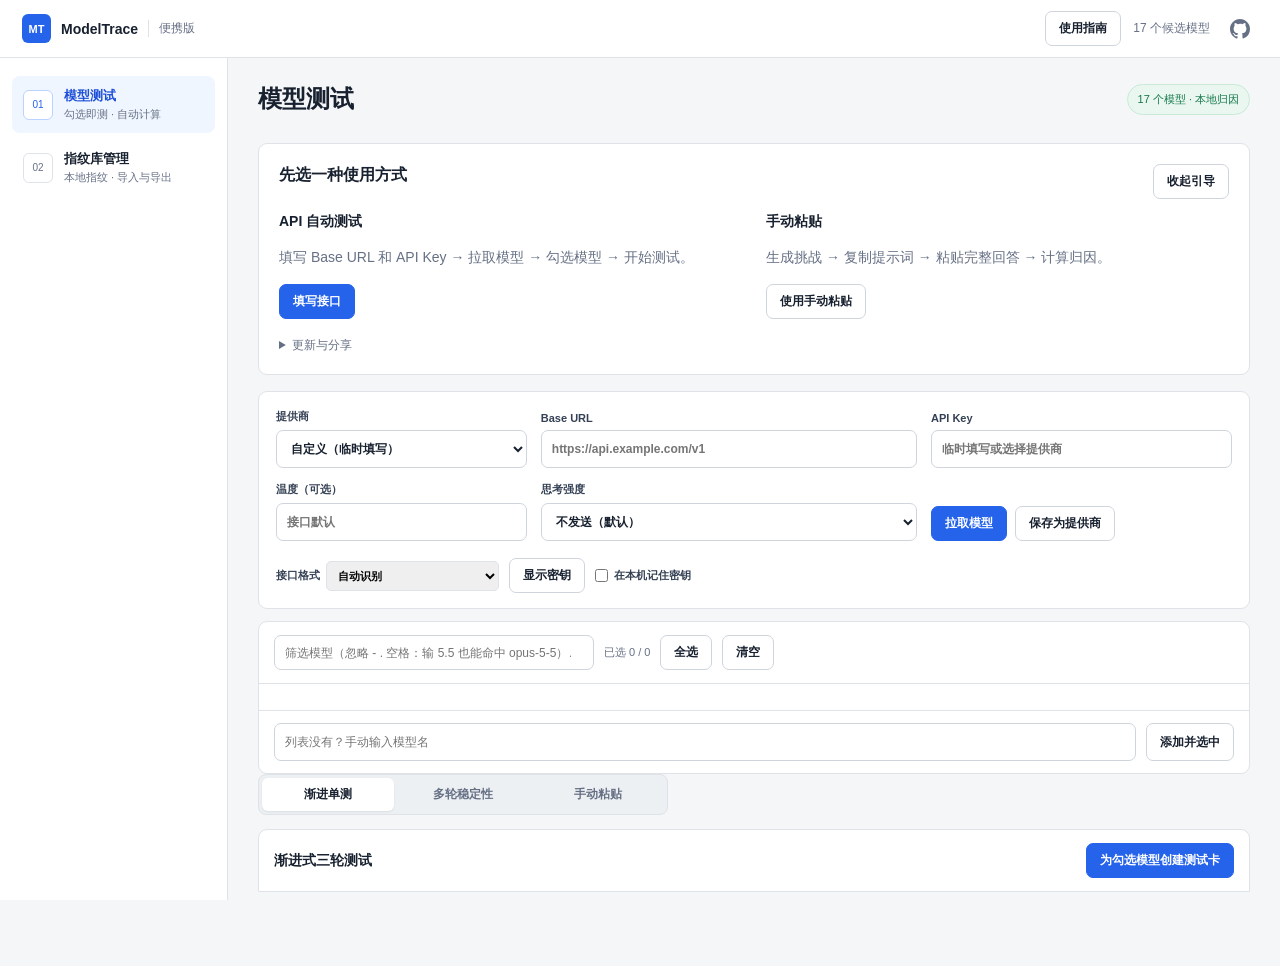
==== commit 041a471f: "fix: omit reasoning by default and retain key preference" ====
--- a/ModelTrace.html
+++ b/ModelTrace.html
@@ -475,8 +475,8 @@
             <label><span>温度（可选）</span><input id="conn-temperature" type="number" min="0" max="2" step="0.1" placeholder="接口默认"></label>
             <label><span>思考强度</span>
               <select id="conn-thinking">
-                <option value="low" selected>低（默认·省 token）</option>
-                <option value="">不发送（跟随渠道默认）</option>
+                <option value="" selected>不发送（默认）</option>
+                <option value="low">低</option>
                 <option value="medium">中</option>
                 <option value="high">高</option>
               </select>
@@ -1088,6 +1088,7 @@
 function persistProviders() {
   const remember = byId('remember-key').checked;
   storage.setItem('providers', JSON.stringify(providers.map(p => ({ ...p, api_key: remember ? p.api_key : '' }))));
+  storage.setItem('remember-key', remember ? '1' : '0');
 }
 
 function endpoint(base, kind) {
@@ -1325,6 +1326,7 @@
 }
 
 function initialize() {
+  byId('remember-key').checked = storage.getItem('remember-key') === '1';
   extensionConnector.initialize();
   renderBank();
   byId('upstream-url').value = bankMeta.upstream || UPSTREAM;
